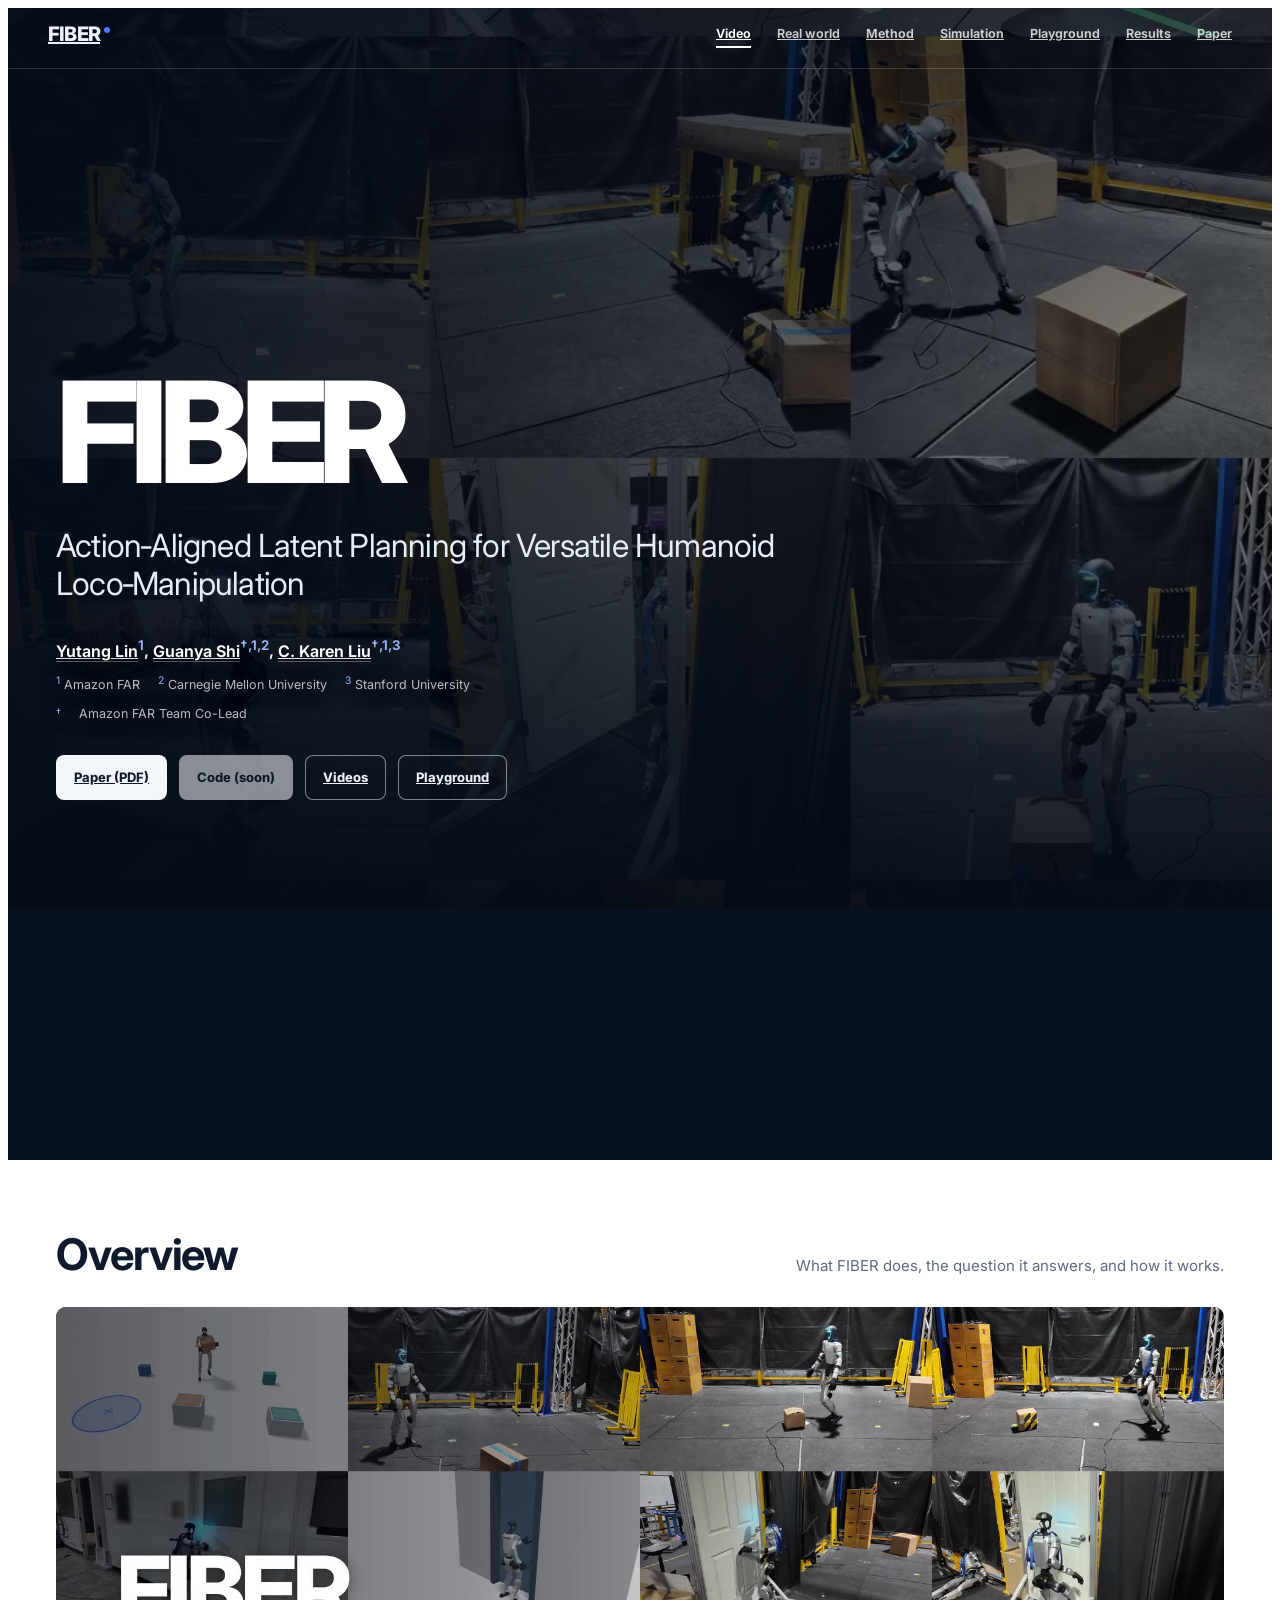
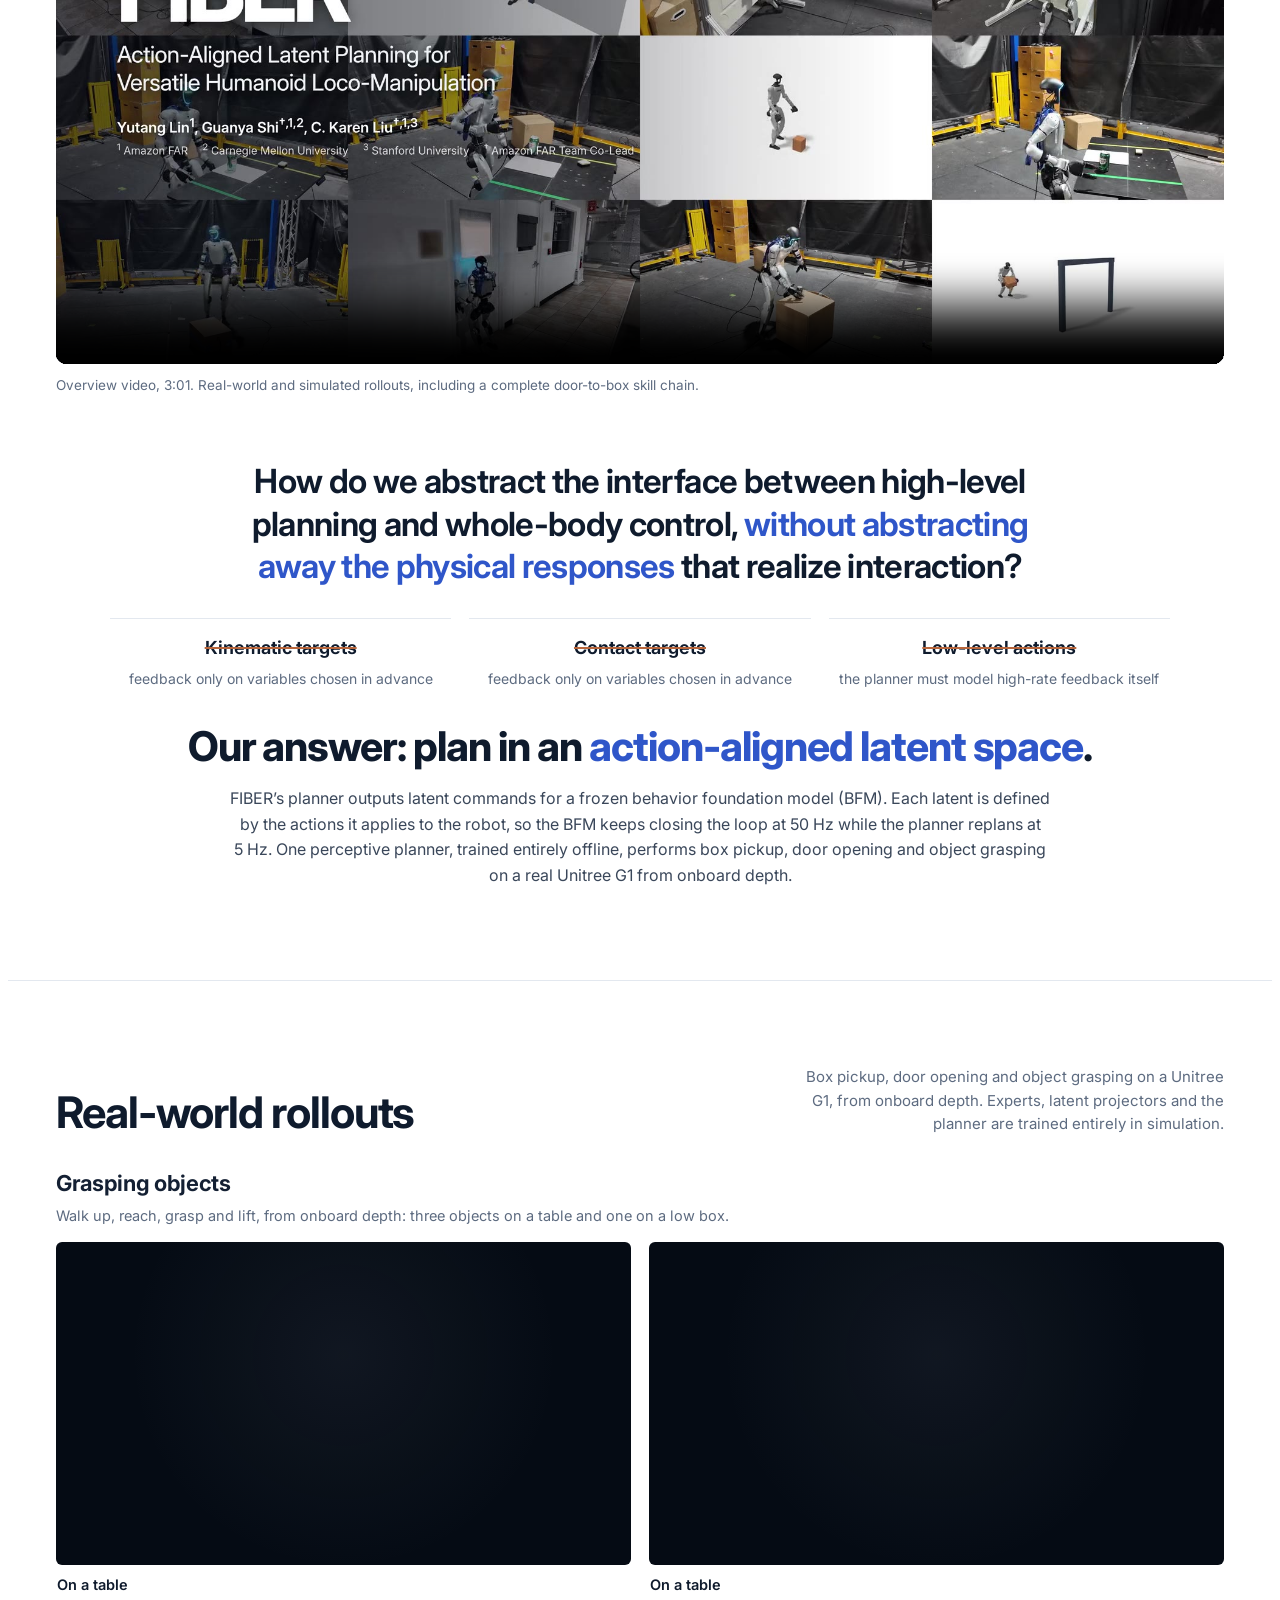
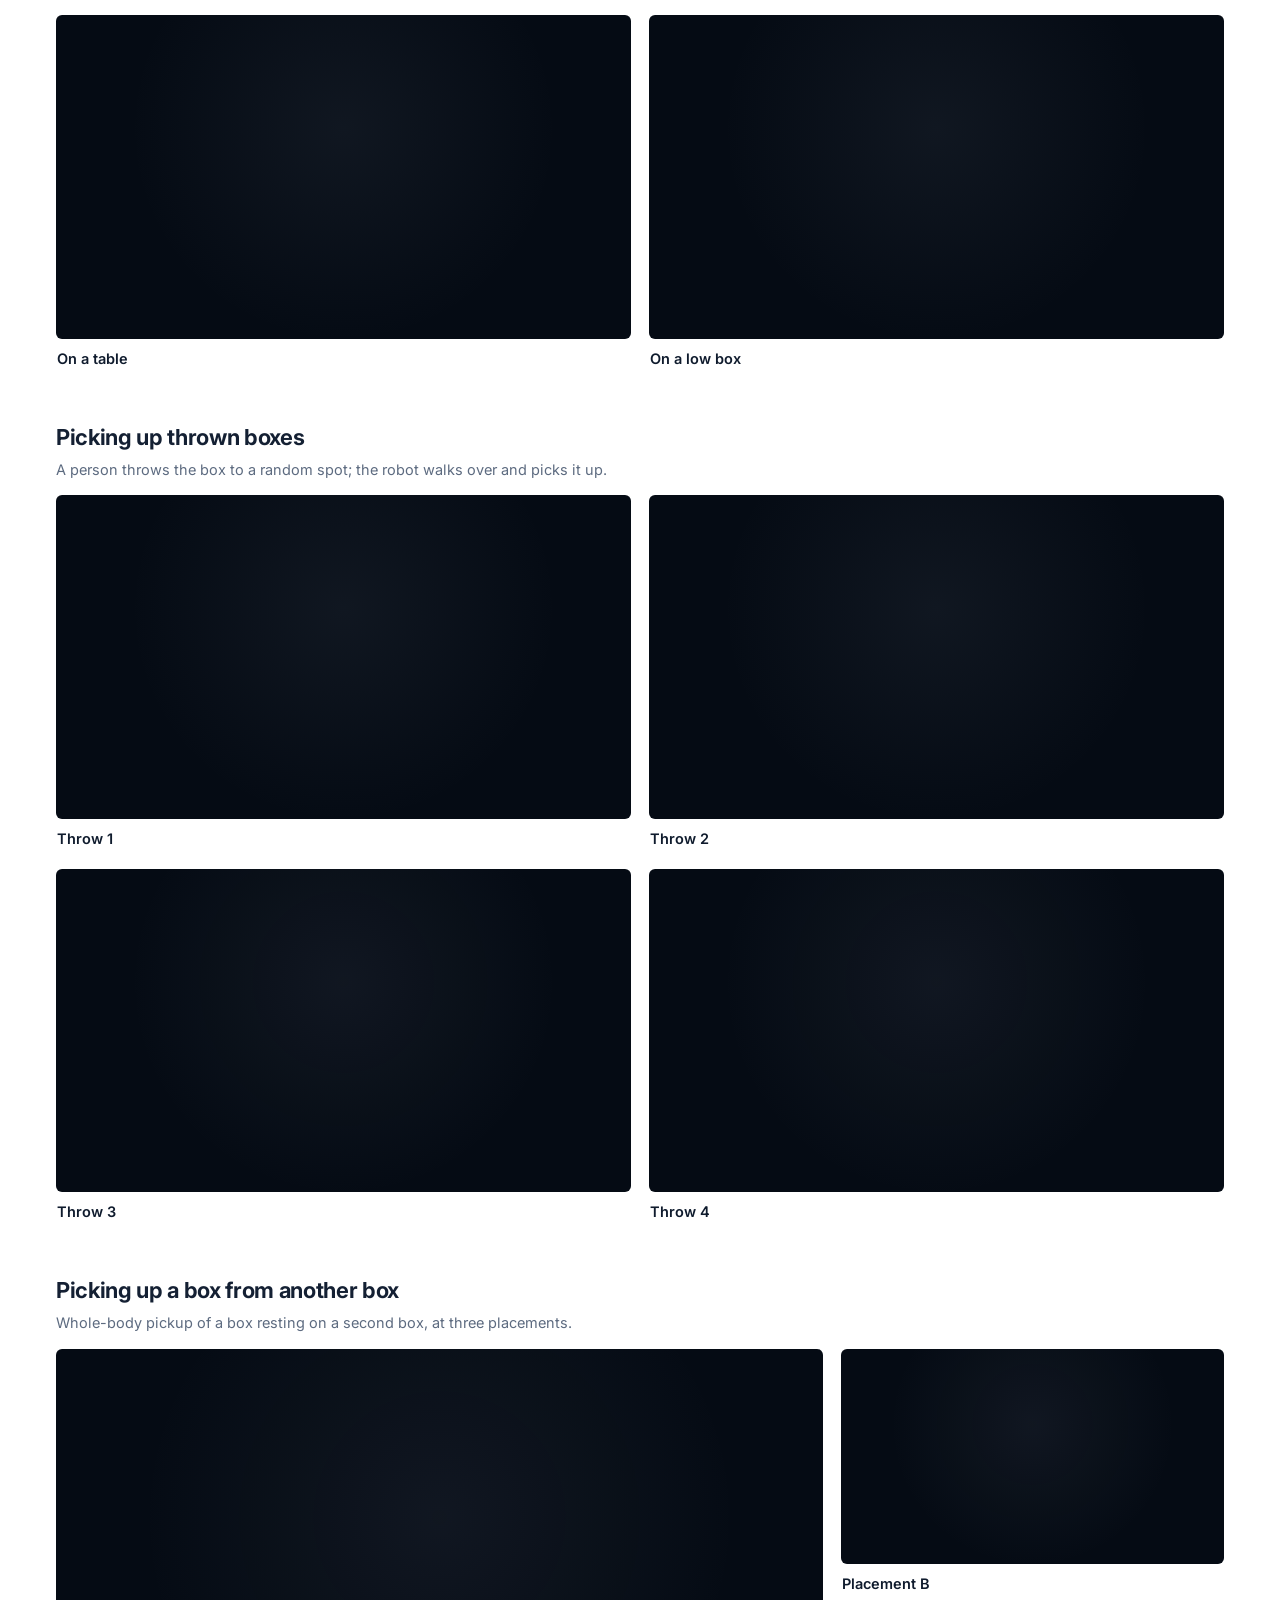
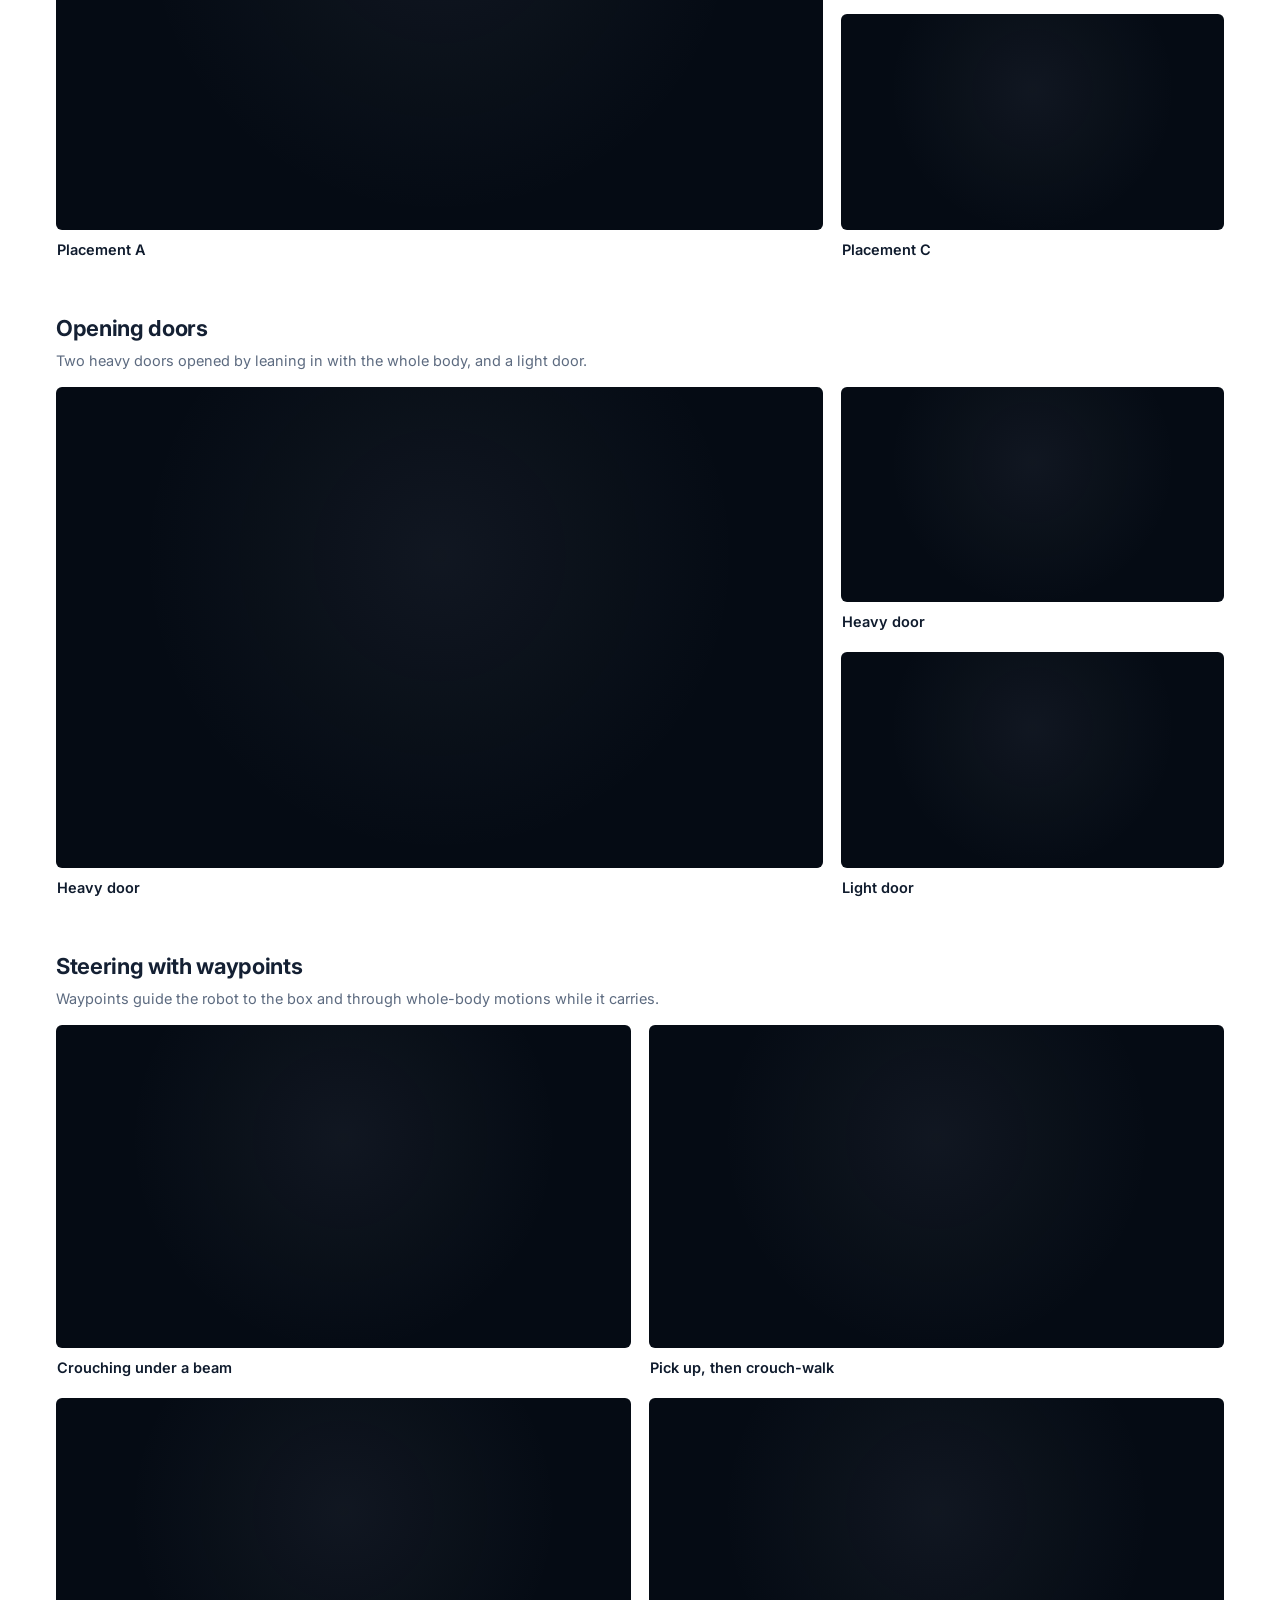
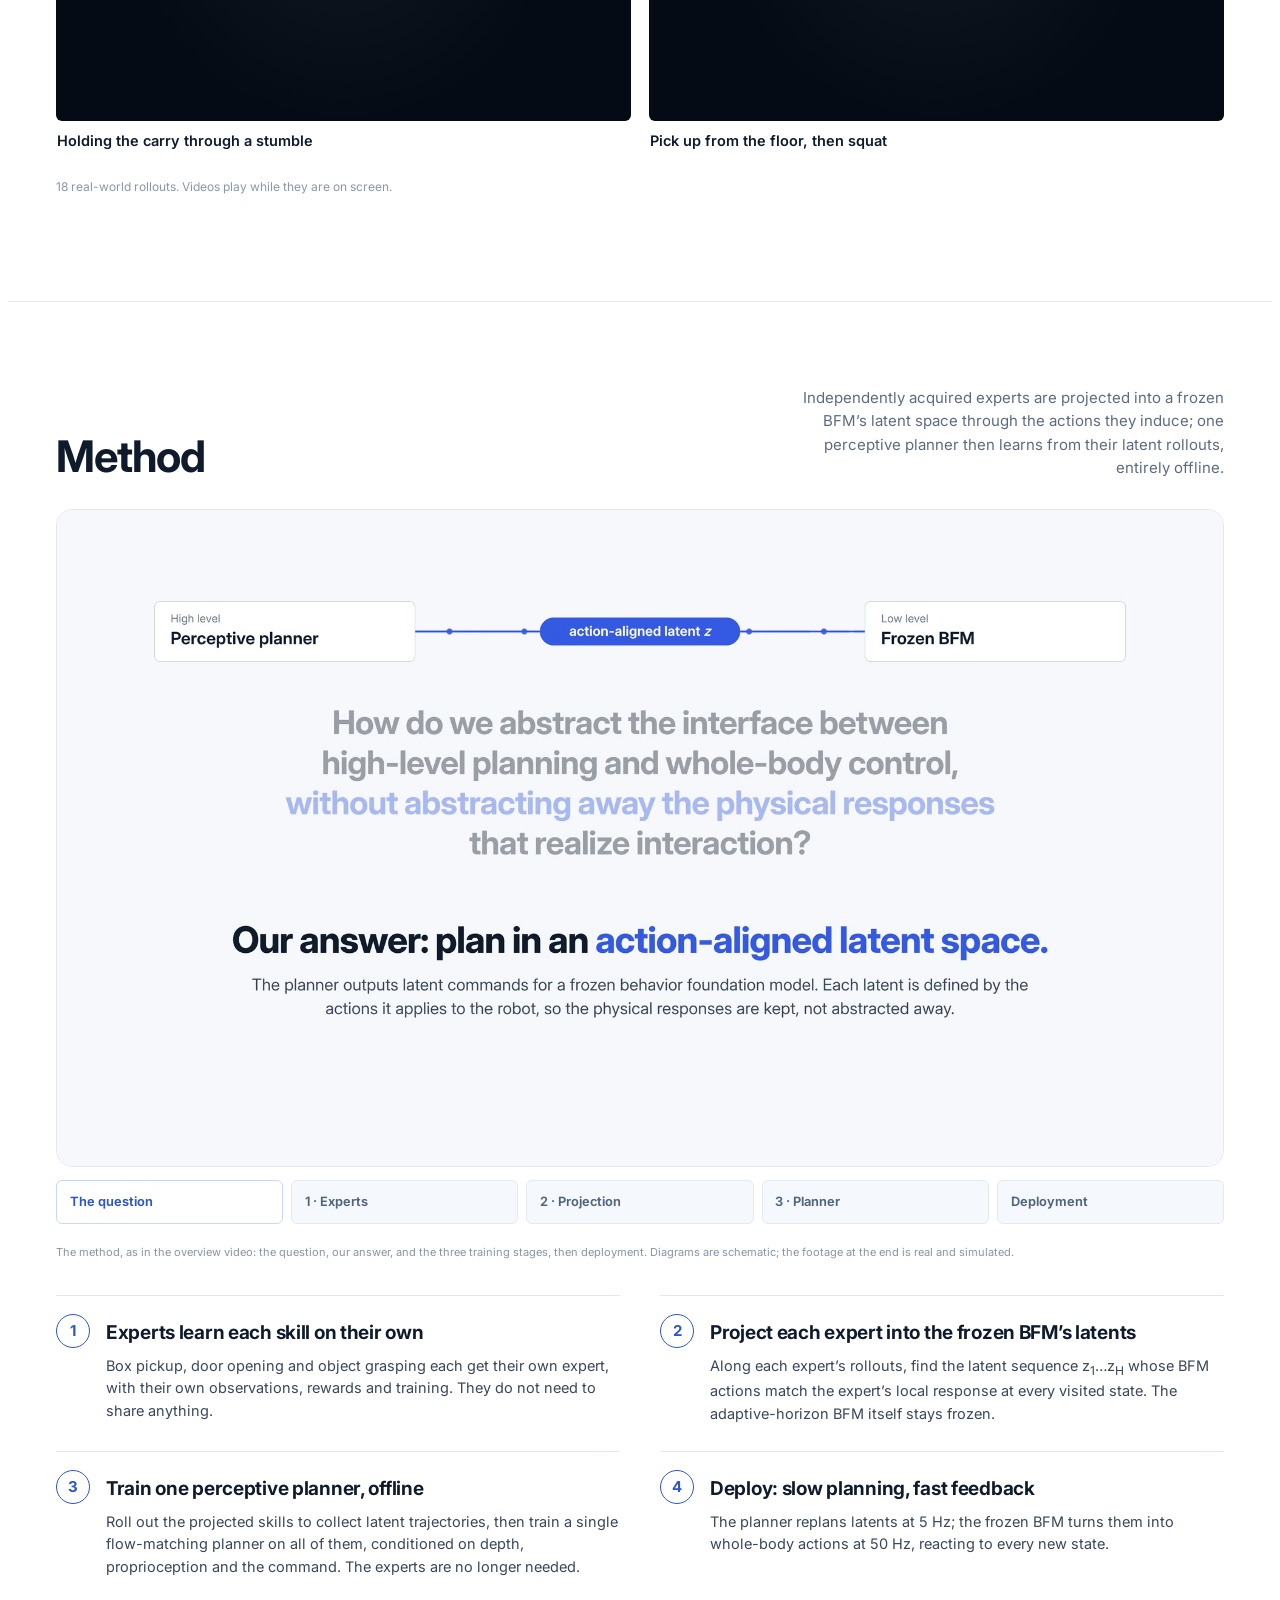
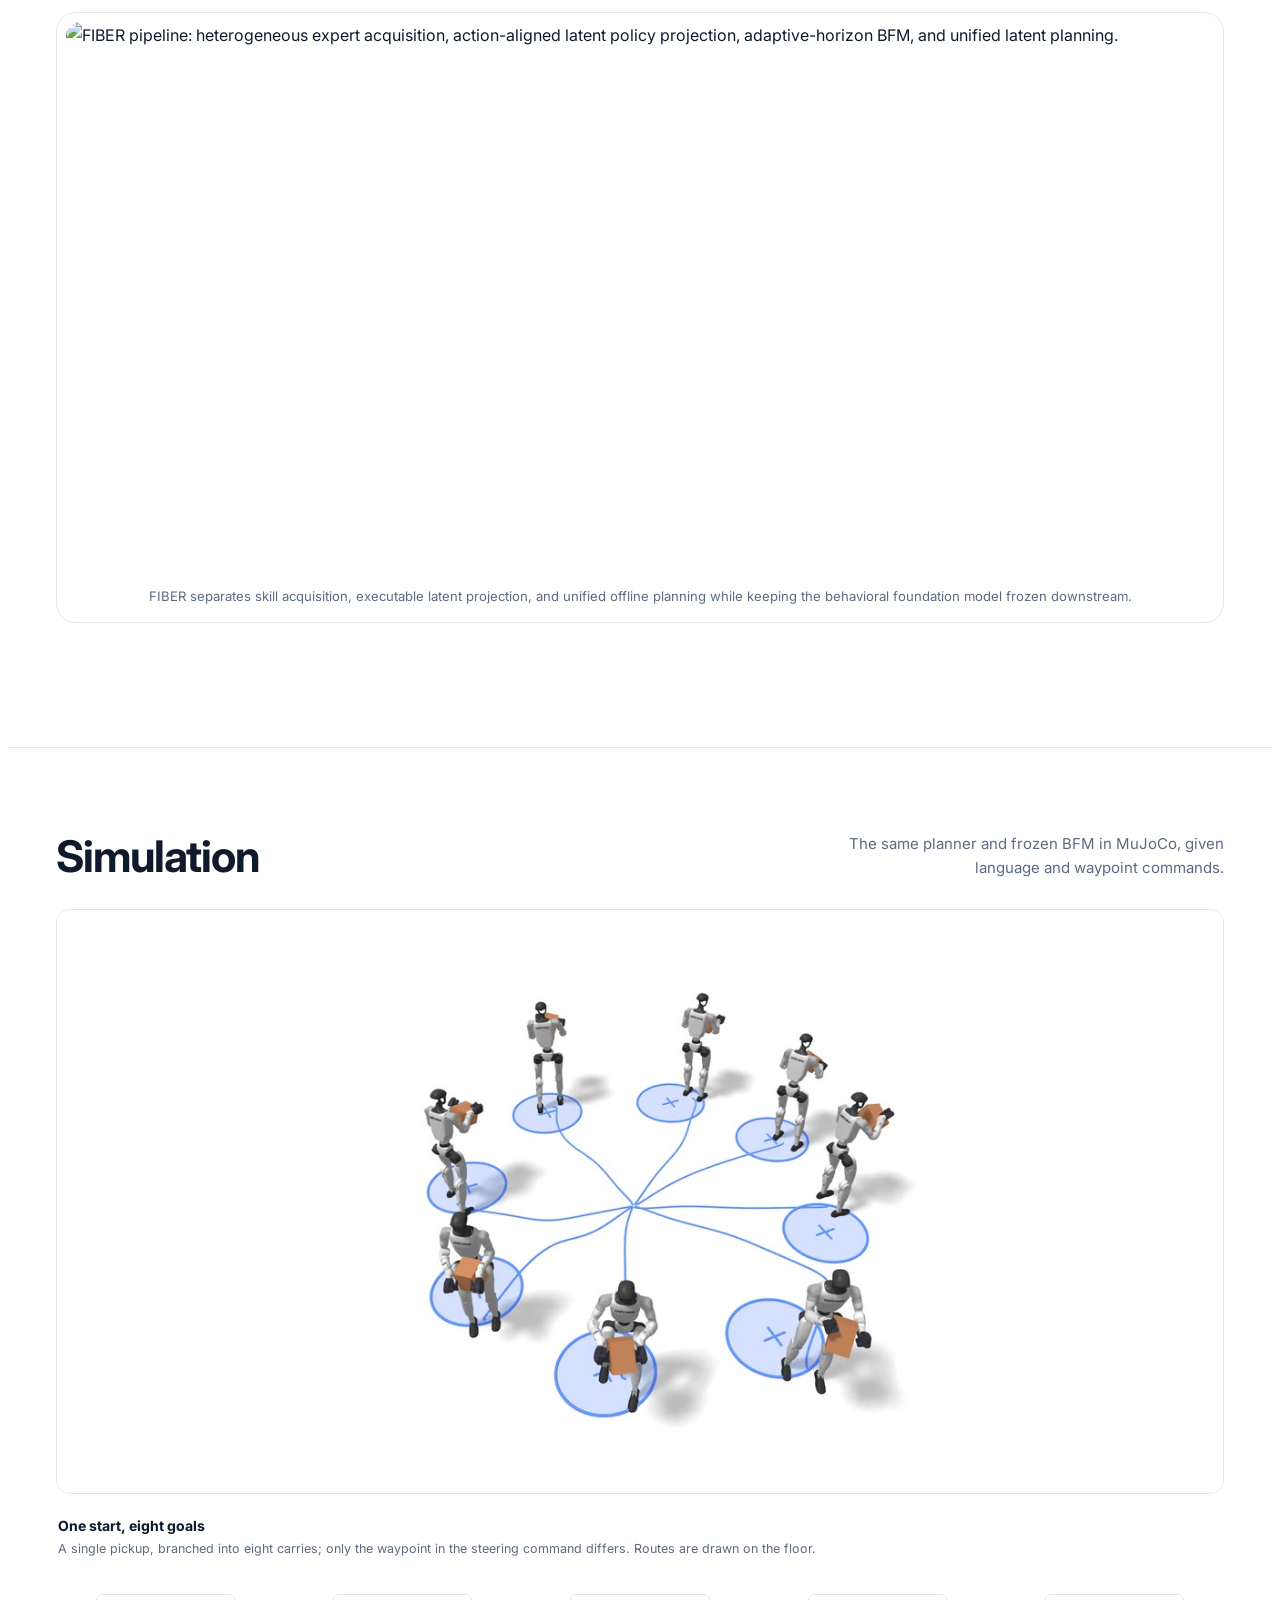
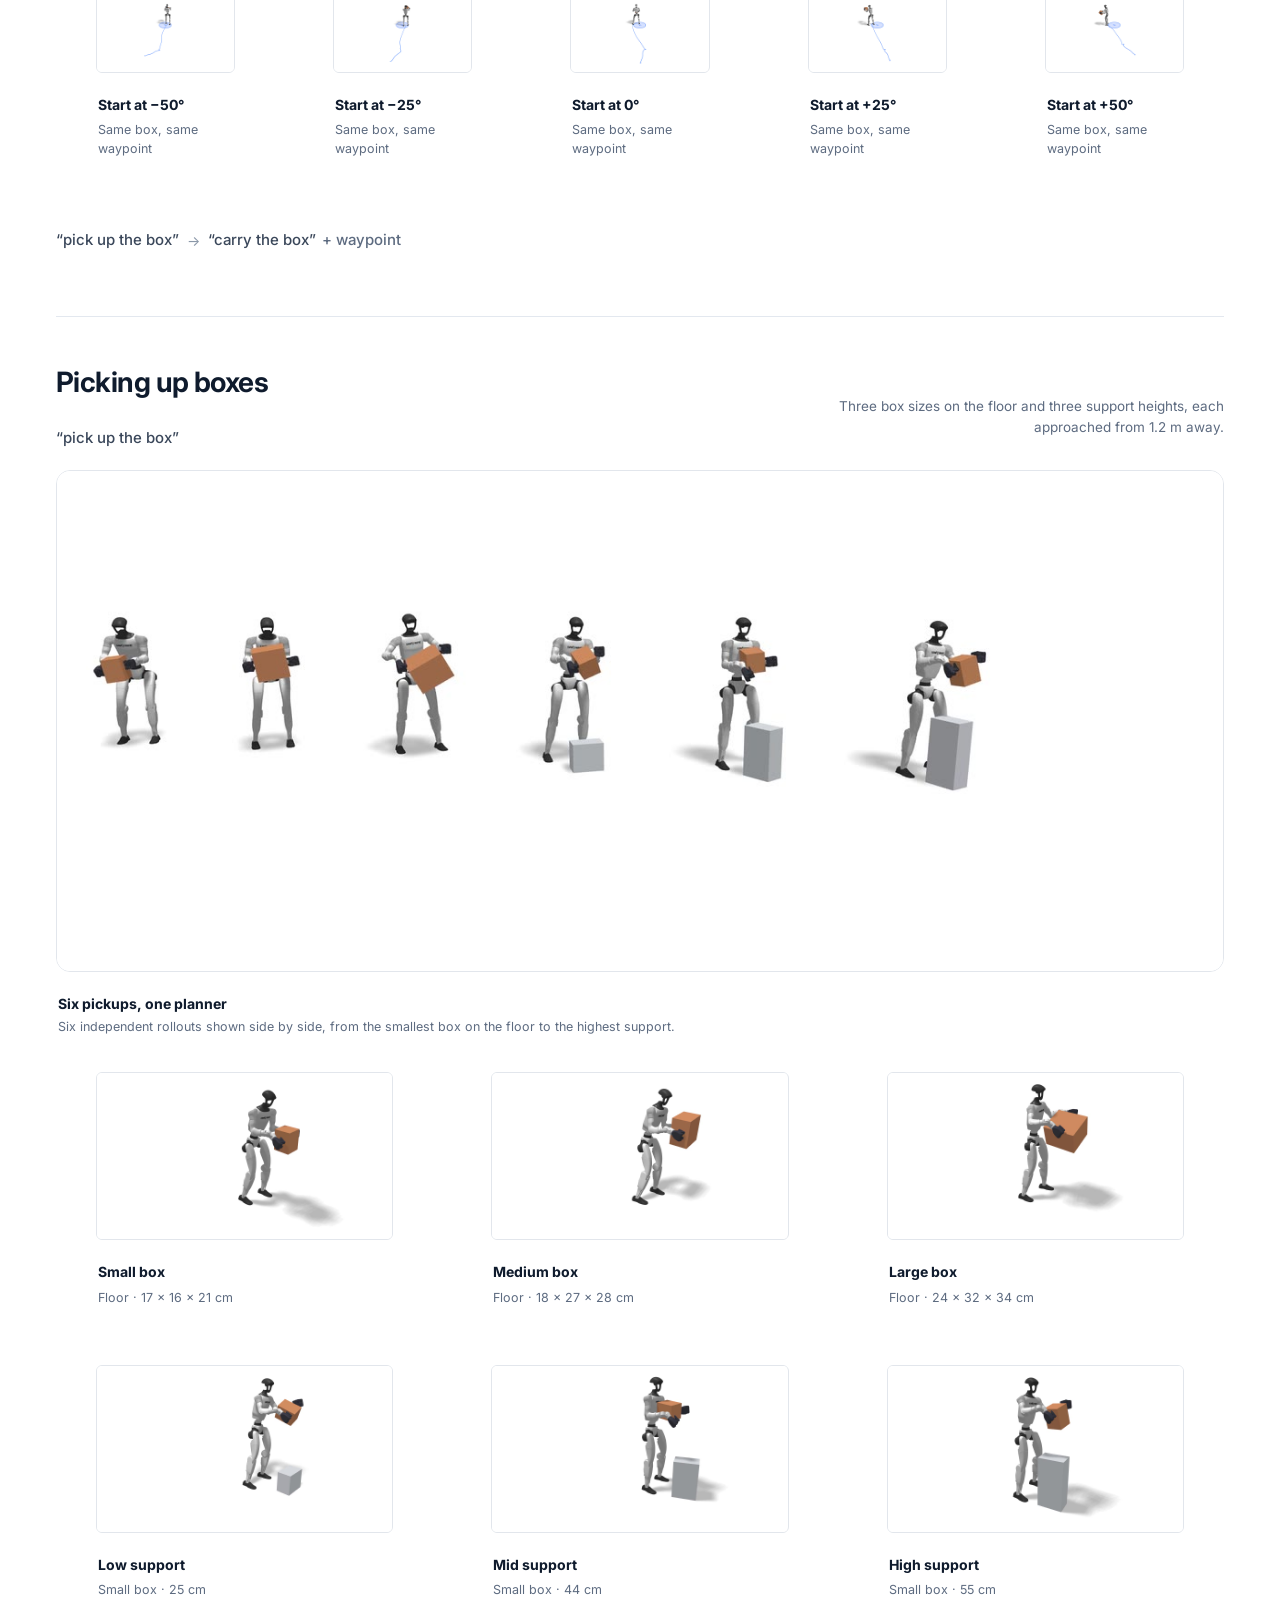
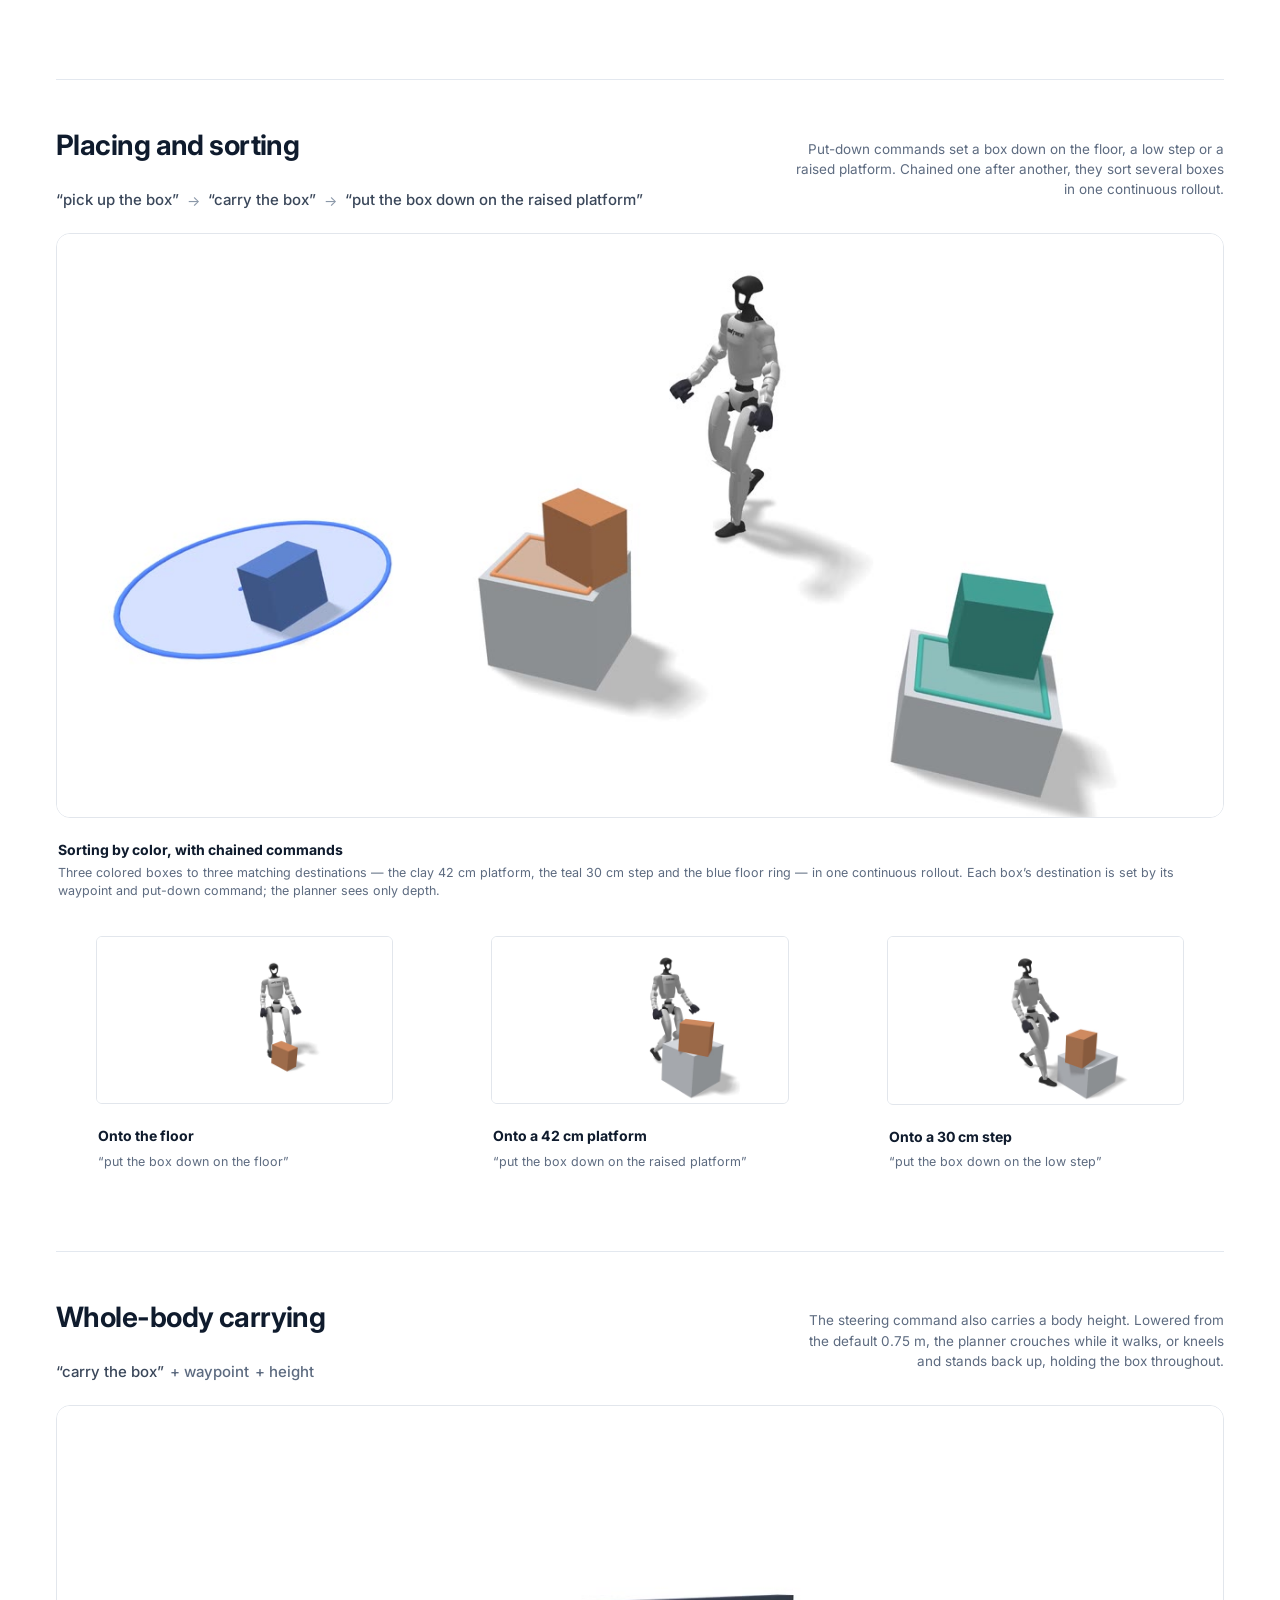
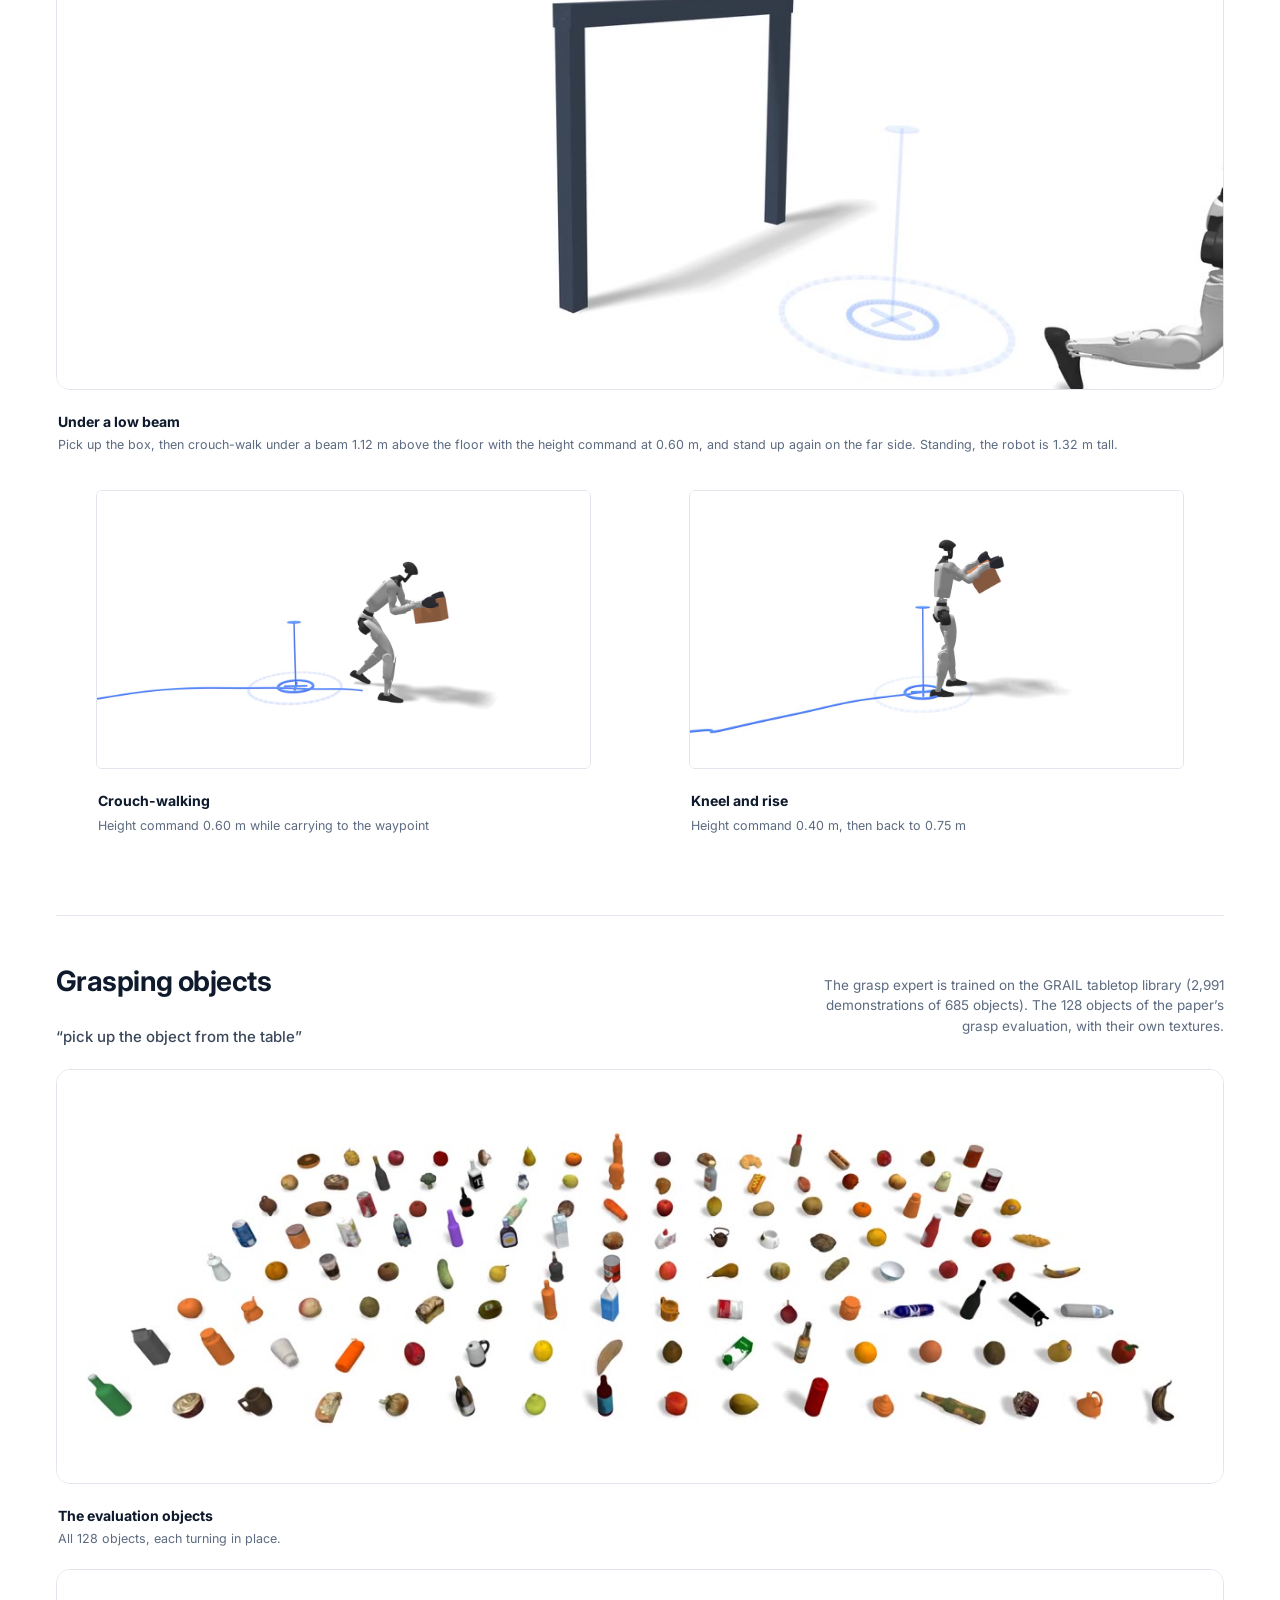
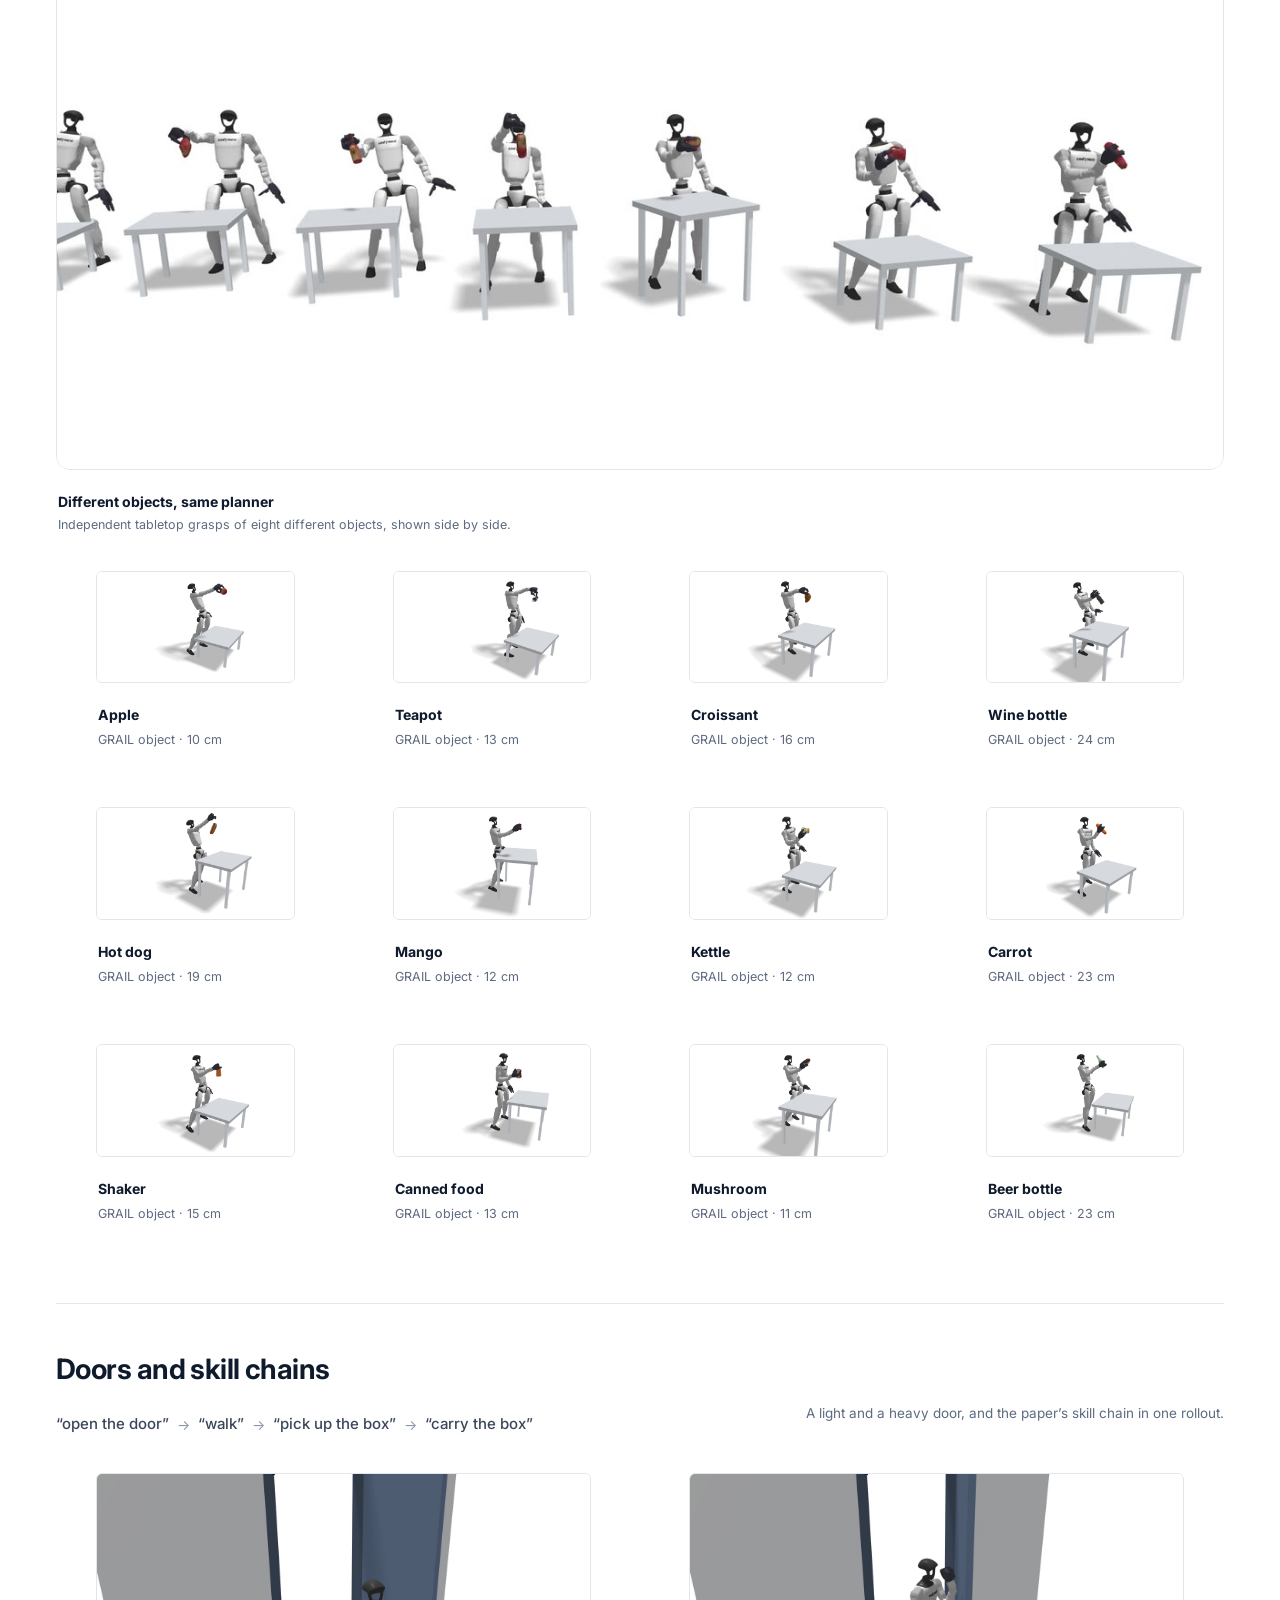
==== index.html @ c47ab950 "Advance put-down caption and extend original demo soundtrack" ====
<!DOCTYPE html>
<html lang="en">
<head>
  <meta charset="utf-8">
  <meta name="viewport" content="width=device-width, initial-scale=1">

  <meta name="title" content="FIBER: Action-Aligned Latent Planning for Versatile Humanoid Loco-Manipulation">
  <meta name="description" content="FIBER uses the executable latent space of a frozen behavior foundation model as a shared planning representation, projecting heterogeneous interaction experts into it and learning one perceptive planner entirely offline.">
  <meta name="keywords" content="humanoid robotics, loco-manipulation, latent planning, behavioral foundation model, flow matching">
  <meta name="author" content="Yutang Lin, Guanya Shi, C. Karen Liu">
  <meta name="robots" content="index, follow">
  <meta name="theme-color" content="#07111f">

  <meta property="og:type" content="article">
  <meta property="og:site_name" content="FIBER">
  <meta property="og:title" content="FIBER: Action-Aligned Latent Planning for Versatile Humanoid Loco-Manipulation">
  <meta property="og:description" content="Action-aligned expert projection and unified offline latent planning for versatile humanoid interaction.">

  <meta name="twitter:card" content="summary">
  <meta name="twitter:title" content="FIBER">
  <meta name="twitter:description" content="Action-aligned latent planning for versatile humanoid loco-manipulation.">

  <meta name="citation_title" content="Action-Aligned Latent Planning for Versatile Humanoid Loco-Manipulation">
  <meta name="citation_author" content="Yutang Lin">
  <meta name="citation_author" content="Guanya Shi">
  <meta name="citation_author" content="C. Karen Liu">

  <title>FIBER - Action-Aligned Latent Planning</title>

  <script>document.documentElement.classList.add("js");</script>
  <link rel="icon" type="image/svg+xml" href="static/images/favicon.svg">
  <link rel="stylesheet" href="static/css/bulma.min.css">
  <link rel="stylesheet" crossorigin="anonymous" href="https://cdn.jsdelivr.net/npm/katex@0.16.11/dist/katex.min.css">
  <link rel="stylesheet" href="static/css/index.css?v=13">
  <link rel="stylesheet" href="static/css/site.css?v=8">
  <link rel="preconnect" href="https://fonts.googleapis.com">
  <link rel="preconnect" href="https://fonts.gstatic.com" crossorigin>
  <link crossorigin="anonymous" href="https://fonts.googleapis.com/css2?family=Inter:wght@400;500;600;700;800&amp;display=swap" rel="stylesheet">

  <script defer crossorigin="anonymous" src="https://cdn.jsdelivr.net/npm/katex@0.16.11/dist/katex.min.js"></script>
  <script defer src="static/js/index.js?v=6"></script>

  <script type="application/ld+json">
  {
    "@context": "https://schema.org",
    "@type": "ScholarlyArticle",
    "headline": "Action-Aligned Latent Planning for Versatile Humanoid Loco-Manipulation",
    "description": "A framework that projects heterogeneous experts into a frozen behavioral foundation model and trains a unified perceptive latent planner entirely offline.",
    "author": [
      {"@type": "Person", "name": "Yutang Lin", "affiliation": [{"@type": "Organization", "name": "Amazon FAR"}]},
      {"@type": "Person", "name": "Guanya Shi", "affiliation": [{"@type": "Organization", "name": "Amazon FAR"}, {"@type": "Organization", "name": "Carnegie Mellon University"}]},
      {"@type": "Person", "name": "C. Karen Liu", "affiliation": [{"@type": "Organization", "name": "Amazon FAR"}, {"@type": "Organization", "name": "Stanford University"}]}
    ],
    "isAccessibleForFree": true,
    "keywords": ["humanoid robotics", "loco-manipulation", "latent planning", "behavioral foundation model"]
  }
  </script>
</head>
<body>
  <a class="skip-link" href="#real">Skip to content</a>
  <header class="site-header" id="site-header">
    <a class="brand" href="#top" aria-label="FIBER, back to top">FIBER<i></i></a>
    <nav class="header-nav" aria-label="Sections">
      <a href="#video" class="outline-link">Video</a>
      <a href="#real" class="outline-link">Real world</a>
      <a href="#method" class="outline-link">Method</a>
      <a href="#simulation" class="outline-link">Simulation</a>
      <a href="#interactive" class="outline-link">Playground</a>
      <a href="#results" class="outline-link">Results</a>
      <a href="#paper" class="outline-link">Paper</a>
    </nav>
  </header>
  <button type="button" class="scroll-to-top" onclick="scrollToTop()" aria-label="Scroll to top">↑</button>
  <button type="button" class="playback-toggle" id="playback-toggle" aria-pressed="false">Pause videos</button>

  <main id="main">
    <section class="hero" id="top" aria-labelledby="hero-title">
      <div class="hero-stage">
        <picture class="hero-poster" aria-hidden="true"><source media="(max-aspect-ratio: 1/1)" srcset="static/videos/hero-wall/wall-mobile.jpg"><img src="static/videos/hero-wall/wall-desktop.jpg" alt=""></picture>
        <video class="hero-wall" id="hero-wall" muted loop playsinline preload="metadata" aria-hidden="true" data-landscape="static/videos/hero-wall/wall-desktop.mp4" data-portrait="static/videos/hero-wall/wall-mobile.mp4"></video>
        <div class="hero-scrim" aria-hidden="true"></div>
        <div class="hero-copy page-width">
          <h1 id="hero-title">FIBER</h1>
          <p class="hero-subtitle">Action&#8209;Aligned Latent Planning for Versatile Humanoid Loco&#8209;Manipulation</p>
          <div class="hero-authors">
            <p class="publication-authors"><a href="https://yutang-lin.github.io/">Yutang Lin</a><sup>1</sup>, <a href="https://www.gshi.me/">Guanya Shi</a><sup>†,1,2</sup>, <a href="https://cs.stanford.edu/~karenliu">C. Karen Liu</a><sup>†,1,3</sup></p>
            <p class="publication-affiliations"><span><sup>1</sup> Amazon FAR</span><span><sup>2</sup> Carnegie Mellon University</span><span><sup>3</sup> Stanford University</span></p>
            <p class="publication-note"><sup>†</sup> Amazon FAR Team Co-Lead</p>
          </div>
          <div class="hero-actions">
            <a class="hero-link" href="static/papers/FIBER.pdf" target="_blank" rel="noopener">Paper (PDF)</a>
            <span class="hero-link is-disabled" aria-disabled="true">Code (soon)</span>
            <a class="hero-link is-ghost" href="#real">Videos</a>
            <a class="hero-link is-ghost" href="#interactive">Playground</a>
          </div>
        </div>
        <div class="hero-veil" aria-hidden="true"></div>
      </div>
    </section>
    <div class="hero-fade" aria-hidden="true"></div>

    <section class="block block--intro" id="video" aria-labelledby="video-title">
      <div class="page-width">
        <div class="block-head reveal">
          <div><h2 id="video-title">Overview</h2></div>
          <p>What FIBER does, the question it answers, and how it works.</p>
        </div>

        <figure class="demo-video reveal">
          <video controls preload="metadata" playsinline poster="static/videos/FIBER_demo.jpg" src="static/videos/FIBER_demo.mp4?v=20261020-2" aria-label="FIBER overview video"></video>
          <figcaption>Overview video, 3:01. Real-world and simulated rollouts, including a complete door-to-box skill chain.</figcaption>
        </figure>

        <div class="tldr reveal">
          <p class="tldr-q">How do we abstract the interface between high-level planning and whole-body control, <span>without abstracting away the physical responses</span> that realize interaction?</p>
          <div class="tldr-alts">
            <div><s>Kinematic targets</s><p>feedback only on variables chosen in advance</p></div>
            <div><s>Contact targets</s><p>feedback only on variables chosen in advance</p></div>
            <div><s>Low-level actions</s><p>the planner must model high-rate feedback itself</p></div>
          </div>
          <p class="tldr-a">Our answer: plan in an <span>action-aligned latent space</span>.</p>
          <p class="tldr-s">FIBER’s planner outputs latent commands for a frozen behavior foundation model (BFM). Each latent is defined by the actions it applies to the robot, so the BFM keeps closing the loop at 50&nbsp;Hz while the planner replans at 5&nbsp;Hz. One perceptive planner, trained entirely offline, performs box pickup, door opening and object grasping on a real Unitree G1 from onboard depth.</p>
        </div>

      </div>
    </section>

    <section class="block" id="real" aria-labelledby="real-title">
      <div class="page-width">
        <div class="block-head reveal">
          <div><h2 id="real-title">Real-world rollouts</h2></div>
          <p>Box pickup, door opening and object grasping on a Unitree G1, from onboard depth. Experts, latent projectors and the planner are trained entirely in simulation.</p>
        </div>

<div class="video-reels">
          <article class="video-reel reveal">
            <header class="video-reel-header"><div><h3>Grasping objects</h3><p>Walk up, reach, grasp and lift, from onboard depth: three objects on a table and one on a low box.</p></div></header>
            <div class="video-reel-grid video-reel-grid-four">
              <figure class="video-tile">
                <video data-src="static/videos/grasp_table_01.mp4" poster="static/images/poster-grasp-table.webp" muted loop playsinline preload="none" data-reel-video tabindex="0" aria-label="On a table"></video>
                <figcaption><span>On a table</span></figcaption>
              </figure>
              <figure class="video-tile">
                <video data-src="static/videos/grasp_table_02.mp4" poster="static/images/poster-grasp-table.webp" muted loop playsinline preload="none" data-reel-video tabindex="0" aria-label="On a table"></video>
                <figcaption><span>On a table</span></figcaption>
              </figure>
              <figure class="video-tile">
                <video data-src="static/videos/grasp_table_03.mp4" poster="static/images/poster-grasp-table.webp" muted loop playsinline preload="none" data-reel-video tabindex="0" aria-label="On a table"></video>
                <figcaption><span>On a table</span></figcaption>
              </figure>
              <figure class="video-tile">
                <video data-src="static/videos/grasp_platform_03.mp4" poster="static/images/poster-grasp-platform.webp" muted loop playsinline preload="none" data-reel-video tabindex="0" aria-label="On a low box"></video>
                <figcaption><span>On a low box</span></figcaption>
              </figure>
            </div>
          </article>
          <article class="video-reel reveal">
            <header class="video-reel-header"><div><h3>Picking up thrown boxes</h3><p>A person throws the box to a random spot; the robot walks over and picks it up.</p></div></header>
            <div class="video-reel-grid video-reel-grid-four">
              <figure class="video-tile">
                <video data-src="static/videos/box_throw_pick_01.mp4" poster="static/images/poster-throw-pick.webp" muted loop playsinline preload="none" data-reel-video tabindex="0" aria-label="Throw 1"></video>
                <figcaption><span>Throw 1</span></figcaption>
              </figure>
              <figure class="video-tile">
                <video data-src="static/videos/box_throw_pick_02.mp4" poster="static/images/poster-throw-pick.webp" muted loop playsinline preload="none" data-reel-video tabindex="0" aria-label="Throw 2"></video>
                <figcaption><span>Throw 2</span></figcaption>
              </figure>
              <figure class="video-tile">
                <video data-src="static/videos/box_throw_pick_03.mp4" poster="static/images/poster-throw-pick.webp" muted loop playsinline preload="none" data-reel-video tabindex="0" aria-label="Throw 3"></video>
                <figcaption><span>Throw 3</span></figcaption>
              </figure>
              <figure class="video-tile">
                <video data-src="static/videos/box_throw_pick_05.mp4" poster="static/images/poster-throw-pick.webp" muted loop playsinline preload="none" data-reel-video tabindex="0" aria-label="Throw 4"></video>
                <figcaption><span>Throw 4</span></figcaption>
              </figure>
            </div>
          </article>
          <article class="video-reel reveal">
            <header class="video-reel-header"><div><h3>Picking up a box from another box</h3><p>Whole-body pickup of a box resting on a second box, at three placements.</p></div></header>
            <div class="video-reel-grid video-reel-grid-three">
              <figure class="video-tile">
                <video data-src="static/videos/box_pick_high_05.mp4" poster="static/images/poster-pick-high.webp" muted loop playsinline preload="none" data-reel-video tabindex="0" aria-label="Placement A"></video>
                <figcaption><span>Placement A</span></figcaption>
              </figure>
              <figure class="video-tile">
                <video data-src="static/videos/box_pick_high_04.mp4" poster="static/images/poster-pick-high.webp" muted loop playsinline preload="none" data-reel-video tabindex="0" aria-label="Placement B"></video>
                <figcaption><span>Placement B</span></figcaption>
              </figure>
              <figure class="video-tile">
                <video data-src="static/videos/box_pick_high_01.mp4" poster="static/images/poster-pick-high.webp" muted loop playsinline preload="none" data-reel-video tabindex="0" aria-label="Placement C"></video>
                <figcaption><span>Placement C</span></figcaption>
              </figure>
            </div>
          </article>
          <article class="video-reel reveal">
            <header class="video-reel-header"><div><h3>Opening doors</h3><p>Two heavy doors opened by leaning in with the whole body, and a light door.</p></div></header>
            <div class="video-reel-grid video-reel-grid-three">
              <figure class="video-tile">
                <video data-src="static/videos/door_heavy_01.mp4" poster="static/images/poster-door.webp" muted loop playsinline preload="none" data-reel-video tabindex="0" aria-label="Heavy door"></video>
                <figcaption><span>Heavy door</span></figcaption>
              </figure>
              <figure class="video-tile">
                <video data-src="static/videos/door_heavy_02.mp4" poster="static/images/poster-door.webp" muted loop playsinline preload="none" data-reel-video tabindex="0" aria-label="Heavy door"></video>
                <figcaption><span>Heavy door</span></figcaption>
              </figure>
              <figure class="video-tile">
                <video data-src="static/videos/door_light_03.mp4" poster="static/images/poster-door.webp" muted loop playsinline preload="none" data-reel-video tabindex="0" aria-label="Light door"></video>
                <figcaption><span>Light door</span></figcaption>
              </figure>
            </div>
          </article>
          <article class="video-reel reveal">
            <header class="video-reel-header"><div><h3>Steering with waypoints</h3><p>Waypoints guide the robot to the box and through whole-body motions while it carries.</p></div></header>
            <div class="video-reel-grid video-reel-grid-four">
              <figure class="video-tile">
                <video data-src="static/videos/waypoint_01.mp4" poster="static/images/poster-waypoint.webp" muted loop playsinline preload="none" data-reel-video tabindex="0" aria-label="Crouching under a beam"></video>
                <figcaption><span>Crouching under a beam</span></figcaption>
              </figure>
              <figure class="video-tile">
                <video data-src="static/videos/waypoint_pick_crouch_walk.mp4" poster="static/images/poster-waypoint-crouch-walk.jpg" muted loop playsinline preload="none" data-reel-video tabindex="0" aria-label="Pick up, then crouch-walk"></video>
                <figcaption><span>Pick up, then crouch-walk</span></figcaption>
              </figure>
              <figure class="video-tile">
                <video data-src="static/videos/waypoint_pick_extreme_carry.mp4" poster="static/images/poster-waypoint-extreme-carry.jpg" muted loop playsinline preload="none" data-reel-video tabindex="0" aria-label="Holding the carry through a stumble"></video>
                <figcaption><span>Holding the carry through a stumble</span></figcaption>
              </figure>
              <figure class="video-tile">
                <video data-src="static/videos/waypoint_pick_squat.mp4" poster="static/images/poster-waypoint-squat.jpg" muted loop playsinline preload="none" data-reel-video tabindex="0" aria-label="Pick up from the floor, then squat"></video>
                <figcaption><span>Pick up from the floor, then squat</span></figcaption>
              </figure>
            </div>
          </article>
        </div>
        <p class="video-showcase-note">18 real-world rollouts. Videos play while they are on screen.</p>
      </div>
    </section>

    <section class="block" id="method" aria-labelledby="method-title">
      <div class="page-width">
        <div class="block-head reveal">
          <div><h2 id="method-title">Method</h2></div>
          <p>Independently acquired experts are projected into a frozen BFM’s latent space through the actions they induce; one perceptive planner then learns from their latent rollouts, entirely offline.</p>
        </div>

<figure class="fiber-overview reveal" id="action-alignment" aria-labelledby="fiber-overview-title">
          <header class="fiber-overview-header"><p class="section-kicker">FIBER overview</p>
            <h3 id="fiber-overview-title">What should we plan for humanoid whole-body intelligence?</h3>
            <p class="fiber-overview-answer">Action-aligned latents.</p>
          </header>
          <div class="ov-player">
            <video class="ov-video" data-src="static/videos/overview/fiber-method.mp4" poster="static/videos/overview/fiber-method.jpg" muted loop playsinline preload="none" data-reel-video data-ov-video tabindex="0" role="button" aria-label="FIBER method animation. Click to play or pause."></video>
            <span class="video-tile-state">Paused</span>
          </div>
          <div class="ov-chapters" aria-label="Jump to a part of the method"><button type="button" data-ov-seek="0" data-ov-end="13.0">The question</button><button type="button" data-ov-seek="13.0" data-ov-end="21.0">1 · Experts</button><button type="button" data-ov-seek="21.0" data-ov-end="30.0">2 · Projection</button><button type="button" data-ov-seek="30.0" data-ov-end="38.4">3 · Planner</button><button type="button" data-ov-seek="38.4" data-ov-end="55.4">Deployment</button></div>
          <figcaption>The method, as in the overview video: the question, our answer, and the three training stages, then deployment. Diagrams are schematic; the footage at the end is real and simulated.</figcaption>
        </figure>
        <ol class="method-steps">
          <li class="reveal"><span class="ms-n">1</span><div><h3>Experts learn each skill on their own</h3><p>Box pickup, door opening and object grasping each get their own expert, with their own observations, rewards and training. They do not need to share anything.</p></div></li>
          <li class="reveal"><span class="ms-n">2</span><div><h3>Project each expert into the frozen BFM’s latents</h3><p>Along each expert’s rollouts, find the latent sequence z<sub>1</sub>…z<sub>H</sub> whose BFM actions match the expert’s local response at every visited state. The adaptive-horizon BFM itself stays frozen.</p></div></li>
          <li class="reveal"><span class="ms-n">3</span><div><h3>Train one perceptive planner, offline</h3><p>Roll out the projected skills to collect latent trajectories, then train a single flow-matching planner on all of them, conditioned on depth, proprioception and the command. The experts are no longer needed.</p></div></li>
          <li class="reveal"><span class="ms-n">4</span><div><h3>Deploy: slow planning, fast feedback</h3><p>The planner replans latents at 5&nbsp;Hz; the frozen BFM turns them into whole-body actions at 50&nbsp;Hz, reacting to every new state.</p></div></li>
        </ol>

<figure class="paper-figure pipeline-figure reveal">
          <img src="static/images/pipeline.webp" width="2200" height="1055" alt="FIBER pipeline: heterogeneous expert acquisition, action-aligned latent policy projection, adaptive-horizon BFM, and unified latent planning." loading="lazy">
          <figcaption>
            FIBER separates skill acquisition, executable latent projection, and unified offline
            planning while keeping the behavioral foundation model frozen downstream.
          </figcaption>
        </figure>
      </div>
    </section>

    <section class="block" id="simulation-block" aria-labelledby="sim-title">
      <div class="page-width">
        <div class="block-head reveal">
          <div><h2 id="sim-title">Simulation</h2></div>
          <p>The same planner and frozen BFM in MuJoCo, given language and waypoint commands.</p>
        </div>

        <div class="sim-studio" id="simulation">
          <figure class="sim-wide reveal">
            <div class="sim-media" style="aspect-ratio:2 / 1"><video data-src="static/videos/sim/fan.mp4" poster="static/videos/sim/fan.jpg" muted loop playsinline preload="none" data-reel-video tabindex="0" role="button" aria-label="Play or pause: One start, eight goals"></video></div>
            <figcaption><div><strong>One start, eight goals</strong><span>A single pickup, branched into eight carries; only the waypoint in the steering command differs. Routes are drawn on the floor.</span></div></figcaption>
          </figure>
          <div class="sim-grid sim-grid--5">
            <figure class="sim-card">
              <div class="sim-media"><video data-src="static/videos/sim/ms-50.mp4" poster="static/videos/sim/ms-50.jpg" muted loop playsinline preload="none" data-reel-video tabindex="0" role="button" aria-label="Play or pause: Start at −50°"></video></div>
              <figcaption><strong>Start at −50°</strong><span>Same box, same waypoint</span></figcaption>
            </figure>
            <figure class="sim-card">
              <div class="sim-media"><video data-src="static/videos/sim/ms-25.mp4" poster="static/videos/sim/ms-25.jpg" muted loop playsinline preload="none" data-reel-video tabindex="0" role="button" aria-label="Play or pause: Start at −25°"></video></div>
              <figcaption><strong>Start at −25°</strong><span>Same box, same waypoint</span></figcaption>
            </figure>
            <figure class="sim-card">
              <div class="sim-media"><video data-src="static/videos/sim/ms+0.mp4" poster="static/videos/sim/ms+0.jpg" muted loop playsinline preload="none" data-reel-video tabindex="0" role="button" aria-label="Play or pause: Start at 0°"></video></div>
              <figcaption><strong>Start at 0°</strong><span>Same box, same waypoint</span></figcaption>
            </figure>
            <figure class="sim-card">
              <div class="sim-media"><video data-src="static/videos/sim/ms+25.mp4" poster="static/videos/sim/ms+25.jpg" muted loop playsinline preload="none" data-reel-video tabindex="0" role="button" aria-label="Play or pause: Start at +25°"></video></div>
              <figcaption><strong>Start at +25°</strong><span>Same box, same waypoint</span></figcaption>
            </figure>
            <figure class="sim-card">
              <div class="sim-media"><video data-src="static/videos/sim/ms+50.mp4" poster="static/videos/sim/ms+50.jpg" muted loop playsinline preload="none" data-reel-video tabindex="0" role="button" aria-label="Play or pause: Start at +50°"></video></div>
              <figcaption><strong>Start at +50°</strong><span>Same box, same waypoint</span></figcaption>
            </figure>
          </div>
        <div class="sim-pair-caption reveal"><div class="sim-prompt"><span class="sim-pill">“pick up the box”</span><span class="chip-arrow" aria-hidden="true">→</span><span class="sim-pill">“carry the box”</span><span class="sim-pill is-way">+ waypoint</span></div></div>
          <div class="sub-head reveal">
            <div><h3>Picking up boxes</h3><div class="sim-prompt"><span class="sim-pill">“pick up the box”</span></div></div>
            <p>Three box sizes on the floor and three support heights, each approached from 1.2 m away.</p>
          </div>
          <figure class="sim-wide reveal">
            <div class="sim-media" style="aspect-ratio:21 / 9"><video data-src="static/videos/sim/lineup-pickup.mp4" poster="static/videos/sim/lineup-pickup.jpg" muted loop playsinline preload="none" data-reel-video tabindex="0" role="button" aria-label="Play or pause: Six pickups, one planner"></video></div>
            <figcaption><div><strong>Six pickups, one planner</strong><span>Six independent rollouts shown side by side, from the smallest box on the floor to the highest support.</span></div></figcaption>
          </figure>
          <div class="sim-grid sim-grid--3">
            <figure class="sim-card">
              <div class="sim-media"><video data-src="static/videos/sim/pick-ground-s.mp4" poster="static/videos/sim/pick-ground-s.jpg" muted loop playsinline preload="none" data-reel-video tabindex="0" role="button" aria-label="Play or pause: Small box"></video></div>
              <figcaption><strong>Small box</strong><span>Floor · 17 × 16 × 21 cm</span></figcaption>
            </figure>
            <figure class="sim-card">
              <div class="sim-media"><video data-src="static/videos/sim/pick-ground-m.mp4" poster="static/videos/sim/pick-ground-m.jpg" muted loop playsinline preload="none" data-reel-video tabindex="0" role="button" aria-label="Play or pause: Medium box"></video></div>
              <figcaption><strong>Medium box</strong><span>Floor · 18 × 27 × 28 cm</span></figcaption>
            </figure>
            <figure class="sim-card">
              <div class="sim-media"><video data-src="static/videos/sim/pick-ground-l.mp4" poster="static/videos/sim/pick-ground-l.jpg" muted loop playsinline preload="none" data-reel-video tabindex="0" role="button" aria-label="Play or pause: Large box"></video></div>
              <figcaption><strong>Large box</strong><span>Floor · 24 × 32 × 34 cm</span></figcaption>
            </figure>
            <figure class="sim-card">
              <div class="sim-media"><video data-src="static/videos/sim/pick-support-low.mp4" poster="static/videos/sim/pick-support-low.jpg" muted loop playsinline preload="none" data-reel-video tabindex="0" role="button" aria-label="Play or pause: Low support"></video></div>
              <figcaption><strong>Low support</strong><span>Small box · 25 cm</span></figcaption>
            </figure>
            <figure class="sim-card">
              <div class="sim-media"><video data-src="static/videos/sim/pick-support-mid.mp4" poster="static/videos/sim/pick-support-mid.jpg" muted loop playsinline preload="none" data-reel-video tabindex="0" role="button" aria-label="Play or pause: Mid support"></video></div>
              <figcaption><strong>Mid support</strong><span>Small box · 44 cm</span></figcaption>
            </figure>
            <figure class="sim-card">
              <div class="sim-media"><video data-src="static/videos/sim/pick-support-high.mp4" poster="static/videos/sim/pick-support-high.jpg" muted loop playsinline preload="none" data-reel-video tabindex="0" role="button" aria-label="Play or pause: High support"></video></div>
              <figcaption><strong>High support</strong><span>Small box · 55 cm</span></figcaption>
            </figure>
          </div>
          <div class="sub-head reveal">
            <div><h3>Placing and sorting</h3><div class="sim-prompt"><span class="sim-pill">“pick up the box”</span><span class="chip-arrow" aria-hidden="true">→</span><span class="sim-pill">“carry the box”</span><span class="chip-arrow" aria-hidden="true">→</span><span class="sim-pill">“put the box down on the raised platform”</span></div></div>
            <p>Put-down commands set a box down on the floor, a low step or a raised platform. Chained one after another, they sort several boxes in one continuous rollout.</p>
          </div>
          <figure class="sim-wide reveal">
            <div class="sim-media" style="aspect-ratio:2 / 1"><video data-src="static/videos/sim/sort.mp4" poster="static/videos/sim/sort.jpg" muted loop playsinline preload="none" data-reel-video tabindex="0" role="button" aria-label="Play or pause: Sorting by color, with chained commands"></video></div>
            <figcaption><div><strong>Sorting by color, with chained commands</strong><span>Three colored boxes to three matching destinations — the clay 42 cm platform, the teal 30 cm step and the blue floor ring — in one continuous rollout. Each box’s destination is set by its waypoint and put-down command; the planner sees only depth.</span></div></figcaption>
          </figure>
          <div class="sim-grid sim-grid--3">
            <figure class="sim-card">
              <div class="sim-media"><video data-src="static/videos/sim/putdown.mp4" poster="static/videos/sim/putdown.jpg" muted loop playsinline preload="none" data-reel-video tabindex="0" role="button" aria-label="Play or pause: Onto the floor"></video></div>
              <figcaption><strong>Onto the floor</strong><span>“put the box down on the floor”</span></figcaption>
            </figure>
            <figure class="sim-card">
              <div class="sim-media"><video data-src="static/videos/sim/shelf-mid.mp4" poster="static/videos/sim/shelf-mid.jpg" muted loop playsinline preload="none" data-reel-video tabindex="0" role="button" aria-label="Play or pause: Onto a 42 cm platform"></video></div>
              <figcaption><strong>Onto a 42 cm platform</strong><span>“put the box down on the raised platform”</span></figcaption>
            </figure>
            <figure class="sim-card">
              <div class="sim-media"><video data-src="static/videos/sim/shelf-low.mp4" poster="static/videos/sim/shelf-low.jpg" muted loop playsinline preload="none" data-reel-video tabindex="0" role="button" aria-label="Play or pause: Onto a 30 cm step"></video></div>
              <figcaption><strong>Onto a 30 cm step</strong><span>“put the box down on the low step”</span></figcaption>
            </figure>
          </div>
          <div class="sub-head reveal">
            <div><h3>Whole-body carrying</h3><div class="sim-prompt"><span class="sim-pill">“carry the box”</span><span class="sim-pill is-way">+ waypoint</span><span class="sim-pill is-way">+ height</span></div></div>
            <p>The steering command also carries a body height. Lowered from the default 0.75 m, the planner crouches while it walks, or kneels and stands back up, holding the box throughout.</p>
          </div>
          <figure class="sim-wide reveal">
            <div class="sim-media" style="aspect-ratio:2 / 1"><video data-src="static/videos/sim/gantry.mp4" poster="static/videos/sim/gantry.jpg" muted loop playsinline preload="none" data-reel-video tabindex="0" role="button" aria-label="Play or pause: Under a low beam"></video></div>
            <figcaption><div><strong>Under a low beam</strong><span>Pick up the box, then crouch-walk under a beam 1.12 m above the floor with the height command at 0.60 m, and stand up again on the far side. Standing, the robot is 1.32 m tall.</span></div></figcaption>
          </figure>
          <div class="sim-grid sim-grid--2">
            <figure class="sim-card">
              <div class="sim-media"><video data-src="static/videos/sim/crouch.mp4" poster="static/videos/sim/crouch.jpg" muted loop playsinline preload="none" data-reel-video tabindex="0" role="button" aria-label="Play or pause: Crouch-walking"></video></div>
              <figcaption><strong>Crouch-walking</strong><span>Height command 0.60 m while carrying to the waypoint</span></figcaption>
            </figure>
            <figure class="sim-card">
              <div class="sim-media"><video data-src="static/videos/sim/kneel.mp4" poster="static/videos/sim/kneel.jpg" muted loop playsinline preload="none" data-reel-video tabindex="0" role="button" aria-label="Play or pause: Kneel and rise"></video></div>
              <figcaption><strong>Kneel and rise</strong><span>Height command 0.40 m, then back to 0.75 m</span></figcaption>
            </figure>
          </div>
          <div class="sub-head reveal">
            <div><h3>Grasping objects</h3><div class="sim-prompt"><span class="sim-pill">“pick up the object from the table”</span></div></div>
            <p>The grasp expert is trained on the GRAIL tabletop library (2,991 demonstrations of 685 objects). The 128 objects of the paper’s grasp evaluation, with their own textures.</p>
          </div>
          <figure class="sim-wide reveal">
            <div class="sim-media" style="aspect-ratio:1920 / 680"><video data-src="static/videos/sim/objects-wall.mp4" poster="static/videos/sim/objects-wall.jpg" muted loop playsinline preload="none" data-reel-video tabindex="0" role="button" aria-label="Play or pause: The evaluation objects"></video></div>
            <figcaption><div><strong>The evaluation objects</strong><span>All 128 objects, each turning in place.</span></div></figcaption>
          </figure>
          <figure class="sim-wide reveal">
            <div class="sim-media" style="aspect-ratio:21 / 9"><video data-src="static/videos/sim/lineup-grasp.mp4" poster="static/videos/sim/lineup-grasp.jpg" muted loop playsinline preload="none" data-reel-video tabindex="0" role="button" aria-label="Play or pause: Different objects, same planner"></video></div>
            <figcaption><div><strong>Different objects, same planner</strong><span>Independent tabletop grasps of eight different objects, shown side by side.</span></div></figcaption>
          </figure>
          <div class="sim-grid sim-grid--4">
            <figure class="sim-card">
              <div class="sim-media"><video data-src="static/videos/sim/gl-apple-11.mp4" poster="static/videos/sim/gl-apple-11.jpg" muted loop playsinline preload="none" data-reel-video tabindex="0" role="button" aria-label="Play or pause: Apple"></video></div>
              <figcaption><strong>Apple</strong><span>GRAIL object · 10 cm</span></figcaption>
            </figure>
            <figure class="sim-card">
              <div class="sim-media"><video data-src="static/videos/sim/gl-teapot-14.mp4" poster="static/videos/sim/gl-teapot-14.jpg" muted loop playsinline preload="none" data-reel-video tabindex="0" role="button" aria-label="Play or pause: Teapot"></video></div>
              <figcaption><strong>Teapot</strong><span>GRAIL object · 13 cm</span></figcaption>
            </figure>
            <figure class="sim-card">
              <div class="sim-media"><video data-src="static/videos/sim/gl-croissant-9.mp4" poster="static/videos/sim/gl-croissant-9.jpg" muted loop playsinline preload="none" data-reel-video tabindex="0" role="button" aria-label="Play or pause: Croissant"></video></div>
              <figcaption><strong>Croissant</strong><span>GRAIL object · 16 cm</span></figcaption>
            </figure>
            <figure class="sim-card">
              <div class="sim-media"><video data-src="static/videos/sim/gl-wine-11.mp4" poster="static/videos/sim/gl-wine-11.jpg" muted loop playsinline preload="none" data-reel-video tabindex="0" role="button" aria-label="Play or pause: Wine bottle"></video></div>
              <figcaption><strong>Wine bottle</strong><span>GRAIL object · 24 cm</span></figcaption>
            </figure>
            <figure class="sim-card">
              <div class="sim-media"><video data-src="static/videos/sim/gl-hot-dog-4.mp4" poster="static/videos/sim/gl-hot-dog-4.jpg" muted loop playsinline preload="none" data-reel-video tabindex="0" role="button" aria-label="Play or pause: Hot dog"></video></div>
              <figcaption><strong>Hot dog</strong><span>GRAIL object · 19 cm</span></figcaption>
            </figure>
            <figure class="sim-card">
              <div class="sim-media"><video data-src="static/videos/sim/gl-mango-18.mp4" poster="static/videos/sim/gl-mango-18.jpg" muted loop playsinline preload="none" data-reel-video tabindex="0" role="button" aria-label="Play or pause: Mango"></video></div>
              <figcaption><strong>Mango</strong><span>GRAIL object · 12 cm</span></figcaption>
            </figure>
            <figure class="sim-card">
              <div class="sim-media"><video data-src="static/videos/sim/gl-kettle-7.mp4" poster="static/videos/sim/gl-kettle-7.jpg" muted loop playsinline preload="none" data-reel-video tabindex="0" role="button" aria-label="Play or pause: Kettle"></video></div>
              <figcaption><strong>Kettle</strong><span>GRAIL object · 12 cm</span></figcaption>
            </figure>
            <figure class="sim-card">
              <div class="sim-media"><video data-src="static/videos/sim/gl-carrot-0.mp4" poster="static/videos/sim/gl-carrot-0.jpg" muted loop playsinline preload="none" data-reel-video tabindex="0" role="button" aria-label="Play or pause: Carrot"></video></div>
              <figcaption><strong>Carrot</strong><span>GRAIL object · 23 cm</span></figcaption>
            </figure>
            <figure class="sim-card">
              <div class="sim-media"><video data-src="static/videos/sim/gl-shaker-0.mp4" poster="static/videos/sim/gl-shaker-0.jpg" muted loop playsinline preload="none" data-reel-video tabindex="0" role="button" aria-label="Play or pause: Shaker"></video></div>
              <figcaption><strong>Shaker</strong><span>GRAIL object · 15 cm</span></figcaption>
            </figure>
            <figure class="sim-card">
              <div class="sim-media"><video data-src="static/videos/sim/gl-canned-food-1.mp4" poster="static/videos/sim/gl-canned-food-1.jpg" muted loop playsinline preload="none" data-reel-video tabindex="0" role="button" aria-label="Play or pause: Canned food"></video></div>
              <figcaption><strong>Canned food</strong><span>GRAIL object · 13 cm</span></figcaption>
            </figure>
            <figure class="sim-card">
              <div class="sim-media"><video data-src="static/videos/sim/gl-mushroom-13.mp4" poster="static/videos/sim/gl-mushroom-13.jpg" muted loop playsinline preload="none" data-reel-video tabindex="0" role="button" aria-label="Play or pause: Mushroom"></video></div>
              <figcaption><strong>Mushroom</strong><span>GRAIL object · 11 cm</span></figcaption>
            </figure>
            <figure class="sim-card">
              <div class="sim-media"><video data-src="static/videos/sim/gl-beer-15.mp4" poster="static/videos/sim/gl-beer-15.jpg" muted loop playsinline preload="none" data-reel-video tabindex="0" role="button" aria-label="Play or pause: Beer bottle"></video></div>
              <figcaption><strong>Beer bottle</strong><span>GRAIL object · 23 cm</span></figcaption>
            </figure>
          </div>
          <div class="sub-head reveal">
            <div><h3>Doors and skill chains</h3><div class="sim-prompt"><span class="sim-pill">“open the door”</span><span class="chip-arrow" aria-hidden="true">→</span><span class="sim-pill">“walk”</span><span class="chip-arrow" aria-hidden="true">→</span><span class="sim-pill">“pick up the box”</span><span class="chip-arrow" aria-hidden="true">→</span><span class="sim-pill">“carry the box”</span></div></div>
            <p>A light and a heavy door, and the paper’s skill chain in one rollout.</p>
          </div>
          <div class="sim-grid sim-grid--2">
            <figure class="sim-card">
              <div class="sim-media"><video data-src="static/videos/sim/door-light.mp4" poster="static/videos/sim/door-light.jpg" muted loop playsinline preload="none" data-reel-video tabindex="0" role="button" aria-label="Play or pause: Light door"></video></div>
              <figcaption><strong>Light door</strong><span>12 kg panel, hinge damping 1 N·m·s/rad: open in about 5 s</span></figcaption>
            </figure>
            <figure class="sim-card">
              <div class="sim-media"><video data-src="static/videos/sim/door-heavy.mp4" poster="static/videos/sim/door-heavy.jpg" muted loop playsinline preload="none" data-reel-video tabindex="0" role="button" aria-label="Play or pause: Heavy door"></video></div>
              <figcaption><strong>Heavy door</strong><span>80 kg panel, hinge damping 30 N·m·s/rad, friction 10 N·m: about 8 s</span></figcaption>
            </figure>
          </div>
          <figure class="sim-wide reveal">
            <div class="sim-media" style="aspect-ratio:2 / 1"><video data-src="static/videos/sim/chain.mp4" poster="static/videos/sim/chain.jpg" muted loop playsinline preload="none" data-reel-video tabindex="0" role="button" aria-label="Play or pause: Open the door, pick up the box, carry it back"></video></div>
            <figcaption><div><strong>Open the door, pick up the box, carry it back, place it down</strong><span>Three cameras on one rollout. A 3 s settle on the frozen BFM’s stand latent separates crossing and pickup, as in the playground.</span></div></figcaption>
          </figure>
          <div class="sub-head reveal">
            <div><h3>Push recovery</h3><div class="sim-prompt"><span class="sim-pill">“carry the box”</span><span class="sim-pill is-way">+ waypoint</span></div></div>
            <p>Shoves on the pelvis (red arrows) while carrying, slowed to 0.3× around each push. The translucent blue robot is the same moment without the push.</p>
          </div>
          <figure class="sim-wide reveal">
            <div class="sim-media" style="aspect-ratio:2 / 1"><video data-src="static/videos/sim/push.mp4" poster="static/videos/sim/push.jpg" muted loop playsinline preload="none" data-reel-video tabindex="0" role="button" aria-label="Play or pause: Three pushes, one carry"></video></div>
            <figcaption><div><strong>Three pushes, one carry</strong><span>180 N from the left, 180 N from the right, then 190 N from behind, each for 0.15 s. Between planner updates the frozen BFM reacts at 50 Hz and keeps the box.</span></div></figcaption>
          </figure>
          <div class="sim-grid sim-grid--2">
            <figure class="sim-card">
              <div class="sim-media"><video data-src="static/videos/sim/push-hard.mp4" poster="static/videos/sim/push-hard.jpg" muted loop playsinline preload="none" data-reel-video tabindex="0" role="button" aria-label="Play or pause: A harder shove"></video></div>
              <figcaption><strong>A harder shove</strong><span>260 N for 0.15 s from the left</span></figcaption>
            </figure>
            <figure class="sim-card">
              <div class="sim-media"><video data-src="static/videos/sim/push-depth.mp4" poster="static/videos/sim/push-depth.jpg" muted loop playsinline preload="none" data-reel-video tabindex="0" role="button" aria-label="Play or pause: What the planner sees"></video></div>
              <figcaption><strong>What the planner sees</strong><span>Onboard depth (0.12–3 m) during the three pushes, in real time</span></figcaption>
            </figure>
          </div>
        </div>
      </div>
    </section>

    <section class="block" id="interactive" aria-labelledby="play-title">
      <div class="page-width">
        <div class="block-head reveal">
          <div><h2 id="play-title">Interactive playground</h2></div>
          <p>MuJoCo physics and the planner run in your browser. Pick a task, place a waypoint, and watch it act.</p>
        </div>

<div class="fiber-playground-shell reveal">
          <iframe id="fiber-playground" title="FIBER interactive MuJoCo playground" allow="fullscreen" allowfullscreen></iframe>
          <div class="fiber-playground-cover" id="fiber-playground-cover">
            <div class="fiber-playground-cover-copy">
              <h3>Try FIBER in your browser</h3>
              <p>Give the latent planner a command and watch the frozen BFM carry it out in MuJoCo physics.</p>
              <p class="fiber-playground-tasklist">Pick up a box, open a door, grasp an object, or walk and carry to a waypoint.</p>
              <button type="button" id="launch-fiber-playground">Launch the playground</button>
              <small class="fiber-playground-caveat">The web version runs a few-step distilled student planner (3 flow steps, INT8 weights, replanning at 1&nbsp;Hz) instead of the paper's planner (10 Heun steps at 5&nbsp;Hz), so success rates may be lower than reported.</small>
              <small>About 677 MB of models load on first launch. Desktop Chrome with WebGPU recommended.</small>
            </div>
          </div>
        </div>
<p class="fiber-playground-links"><span>MuJoCo physics + FIBER ONNX inference in your browser</span><a href="playground/?v=20261020" target="_blank" rel="noopener">Open in a new tab ↗</a></p>
      </div>
    </section>

    <section class="block" id="results" aria-labelledby="results-title">
      <div class="page-width">
        <div class="block-head reveal">
          <div><h2 id="results-title">Results</h2></div>
          <p>Box size and placement, door geometry, and grasped objects vary; FIBER is compared with replay, tracking and planning baselines.</p>
        </div>

<div class="evaluation-scope reveal">
          <strong>128</strong>
          <div>
            <span>variations per task</span>
            <p>Box size and placement · door geometry · grasped objects</p>
          </div>
        </div>

        <div class="result-summary">
          <article class="fiber-result reveal">
            <span class="result-eyebrow">FIBER · unified perceptive policy</span>
            <strong>42.0%</strong>
            <p>Mean simulation success across pickup, door opening, and grasping.</p>
          </article>
          <aside class="baseline-results reveal" aria-label="Baseline results">
            <span class="result-eyebrow">Baselines</span>
            <div>
              <span>LPP Replay</span>
              <strong>11.6%</strong>
            </div>
            <div>
              <span>Kinematic planner</span>
              <strong>3.5%</strong>
            </div>
          </aside>
        </div>

        <div class="results-separation-note reveal">
          FIBER is the proposed unified policy; LPP Replay and the kinematic planner are comparison baselines.
        </div>

        <figure class="success-chart reveal" aria-labelledby="success-chart-title">
          <div class="success-chart-header"><div><h3 id="success-chart-title">Simulation success across tasks</h3><p>Success rate (%) · with approach · higher is better</p></div><span class="chart-legend"><i></i> FIBER · ours</span></div>
          <div class="task-chart-grid"><section class="task-chart"><h4>Pickup box</h4><div class="task-chart-axis" aria-hidden="true"><span>0</span><span>50</span><span>100%</span></div><div class="task-chart-method-group"><h5>Task-specific policies</h5><div class="task-bar-row" aria-label="Expert Policy†: 100.0 ± 0.0 percent" title="Expert Policy†: 100.0 ± 0.0 percent"><div class="task-bar-label"><span>Expert Policy<sup>†</sup></span><strong>100.0%</strong></div><div class="task-bar-track"><span class="task-bar-fill" style="width:100.0%"></span></div></div><div class="task-bar-row" aria-label="LPP w/ SONIC†: 0.0 ± 0.0 percent" title="LPP w/ SONIC†: 0.0 ± 0.0 percent"><div class="task-bar-label"><span>LPP w/ SONIC<sup>†</sup></span><strong>0.0%</strong></div><div class="task-bar-track"><span class="task-bar-fill" style="width:0.0%"></span></div></div><div class="task-bar-row" aria-label="LPP w/ Fixed-γ BFM†: 75.4 ± 0.2 percent" title="LPP w/ Fixed-γ BFM†: 75.4 ± 0.2 percent"><div class="task-bar-label"><span>LPP w/ Fixed-γ BFM<sup>†</sup></span><strong>75.4%</strong></div><div class="task-bar-track"><span class="task-bar-fill" style="width:75.4%"></span><span class="task-bar-error" style="left:75.2%;width:0.4000000000000057%"></span></div></div><div class="task-bar-row" aria-label="LPP w/ AH-BFM†: 81.9 ± 0.9 percent" title="LPP w/ AH-BFM†: 81.9 ± 0.9 percent"><div class="task-bar-label"><span><strong>LPP w/ AH-BFM</strong><sup>†</sup></span><strong>81.9%</strong></div><div class="task-bar-track"><span class="task-bar-fill" style="width:81.9%"></span><span class="task-bar-error" style="left:81.0%;width:1.8000000000000114%"></span></div></div></div><div class="task-chart-method-group"><h5>Reference-prompted execution</h5><div class="task-bar-row" aria-label="SONIC: 0.0 ± 0.0 percent" title="SONIC: 0.0 ± 0.0 percent"><div class="task-bar-label"><span>SONIC</span><strong>0.0%</strong></div><div class="task-bar-track"><span class="task-bar-fill" style="width:0.0%"></span></div></div><div class="task-bar-row" aria-label="FALCON: 0.0 ± 0.0 percent" title="FALCON: 0.0 ± 0.0 percent"><div class="task-bar-label"><span>FALCON</span><strong>0.0%</strong></div><div class="task-bar-track"><span class="task-bar-fill" style="width:0.0%"></span></div></div><div class="task-bar-row" aria-label="B(s) Tracking: 0.0 ± 0.0 percent" title="B(s) Tracking: 0.0 ± 0.0 percent"><div class="task-bar-label"><span>B(s) Tracking</span><strong>0.0%</strong></div><div class="task-bar-track"><span class="task-bar-fill" style="width:0.0%"></span></div></div><div class="task-bar-row" aria-label="LPP Replay: 11.2 ± 0.8 percent" title="LPP Replay: 11.2 ± 0.8 percent"><div class="task-bar-label"><span><strong>LPP Replay</strong></span><strong>11.2%</strong></div><div class="task-bar-track"><span class="task-bar-fill" style="width:11.2%"></span><span class="task-bar-error" style="left:10.399999999999999%;width:1.6000000000000014%"></span></div></div></div><div class="task-chart-method-group"><h5>Perceptive planning</h5><div class="task-bar-row" aria-label="OmniContact*: 29.9 ± 0.2 percent" title="OmniContact*: 29.9 ± 0.2 percent"><div class="task-bar-label"><span>OmniContact<sup>*</sup></span><strong>29.9%</strong></div><div class="task-bar-track"><span class="task-bar-fill" style="width:29.9%"></span><span class="task-bar-error" style="left:29.7%;width:0.3999999999999986%"></span></div></div><div class="task-bar-row" aria-label="LessMimic: 38.3 ± 0.0 percent" title="LessMimic: 38.3 ± 0.0 percent"><div class="task-bar-label"><span>LessMimic</span><strong>38.3%</strong></div><div class="task-bar-track"><span class="task-bar-fill" style="width:38.3%"></span></div></div><div class="task-bar-row" aria-label="Action Planner: 0.0 ± 0.0 percent" title="Action Planner: 0.0 ± 0.0 percent"><div class="task-bar-label"><span>Action Planner</span><strong>0.0%</strong></div><div class="task-bar-track"><span class="task-bar-fill" style="width:0.0%"></span></div></div><div class="task-bar-row" aria-label="Kinematic Planner: 0.0 ± 0.0 percent" title="Kinematic Planner: 0.0 ± 0.0 percent"><div class="task-bar-label"><span>Kinematic Planner</span><strong>0.0%</strong></div><div class="task-bar-track"><span class="task-bar-fill" style="width:0.0%"></span></div></div><div class="task-bar-row is-fiber" aria-label="FIBER · ours: 42.1 ± 0.6 percent" title="FIBER · ours: 42.1 ± 0.6 percent"><div class="task-bar-label"><span><strong>FIBER · ours</strong></span><strong>42.1%</strong></div><div class="task-bar-track"><span class="task-bar-fill" style="width:42.1%"></span><span class="task-bar-error" style="left:41.5%;width:1.2000000000000028%"></span></div></div></div></section><section class="task-chart"><h4>Open door</h4><div class="task-chart-axis" aria-hidden="true"><span>0</span><span>50</span><span>100%</span></div><div class="task-chart-method-group"><h5>Task-specific policies</h5><div class="task-bar-row" aria-label="Expert Policy†: 89.3 ± 0.2 percent" title="Expert Policy†: 89.3 ± 0.2 percent"><div class="task-bar-label"><span>Expert Policy<sup>†</sup></span><strong>89.3%</strong></div><div class="task-bar-track"><span class="task-bar-fill" style="width:89.3%"></span><span class="task-bar-error" style="left:89.1%;width:0.4000000000000057%"></span></div></div><div class="task-bar-row" aria-label="LPP w/ SONIC†: 83.1 ± 0.7 percent" title="LPP w/ SONIC†: 83.1 ± 0.7 percent"><div class="task-bar-label"><span>LPP w/ SONIC<sup>†</sup></span><strong>83.1%</strong></div><div class="task-bar-track"><span class="task-bar-fill" style="width:83.1%"></span><span class="task-bar-error" style="left:82.39999999999999%;width:1.4000000000000057%"></span></div></div><div class="task-bar-row" aria-label="LPP w/ Fixed-γ BFM†: 61.8 ± 1.9 percent" title="LPP w/ Fixed-γ BFM†: 61.8 ± 1.9 percent"><div class="task-bar-label"><span>LPP w/ Fixed-γ BFM<sup>†</sup></span><strong>61.8%</strong></div><div class="task-bar-track"><span class="task-bar-fill" style="width:61.8%"></span><span class="task-bar-error" style="left:59.9%;width:3.799999999999997%"></span></div></div><div class="task-bar-row" aria-label="LPP w/ AH-BFM†: 83.5 ± 1.8 percent" title="LPP w/ AH-BFM†: 83.5 ± 1.8 percent"><div class="task-bar-label"><span><strong>LPP w/ AH-BFM</strong><sup>†</sup></span><strong>83.5%</strong></div><div class="task-bar-track"><span class="task-bar-fill" style="width:83.5%"></span><span class="task-bar-error" style="left:81.7%;width:3.5999999999999943%"></span></div></div></div><div class="task-chart-method-group"><h5>Reference-prompted execution</h5><div class="task-bar-row" aria-label="SONIC: 0.4 ± 0.0 percent" title="SONIC: 0.4 ± 0.0 percent"><div class="task-bar-label"><span>SONIC</span><strong>0.4%</strong></div><div class="task-bar-track"><span class="task-bar-fill" style="width:0.4%"></span></div></div><div class="task-bar-row" aria-label="FALCON: 0.4 ± 0.0 percent" title="FALCON: 0.4 ± 0.0 percent"><div class="task-bar-label"><span>FALCON</span><strong>0.4%</strong></div><div class="task-bar-track"><span class="task-bar-fill" style="width:0.4%"></span></div></div><div class="task-bar-row" aria-label="B(s) Tracking: 0.4 ± 0.0 percent" title="B(s) Tracking: 0.4 ± 0.0 percent"><div class="task-bar-label"><span>B(s) Tracking</span><strong>0.4%</strong></div><div class="task-bar-track"><span class="task-bar-fill" style="width:0.4%"></span></div></div><div class="task-bar-row" aria-label="LPP Replay: 12.2 ± 0.9 percent" title="LPP Replay: 12.2 ± 0.9 percent"><div class="task-bar-label"><span><strong>LPP Replay</strong></span><strong>12.2%</strong></div><div class="task-bar-track"><span class="task-bar-fill" style="width:12.2%"></span><span class="task-bar-error" style="left:11.299999999999999%;width:1.8000000000000007%"></span></div></div></div><div class="task-chart-method-group"><h5>Perceptive planning</h5><div class="task-bar-row" aria-label="OmniContact*: —" title="OmniContact*: —"><div class="task-bar-label"><span>OmniContact<sup>*</sup></span><strong>Not reported</strong></div><div class="task-bar-track"><span class="task-bar-fill" style="width:0%"></span></div></div><div class="task-bar-row" aria-label="LessMimic: —" title="LessMimic: —"><div class="task-bar-label"><span>LessMimic</span><strong>Not reported</strong></div><div class="task-bar-track"><span class="task-bar-fill" style="width:0%"></span></div></div><div class="task-bar-row" aria-label="Action Planner: 0.0 ± 0.0 percent" title="Action Planner: 0.0 ± 0.0 percent"><div class="task-bar-label"><span>Action Planner</span><strong>0.0%</strong></div><div class="task-bar-track"><span class="task-bar-fill" style="width:0.0%"></span></div></div><div class="task-bar-row" aria-label="Kinematic Planner: 0.0 ± 0.0 percent" title="Kinematic Planner: 0.0 ± 0.0 percent"><div class="task-bar-label"><span>Kinematic Planner</span><strong>0.0%</strong></div><div class="task-bar-track"><span class="task-bar-fill" style="width:0.0%"></span></div></div><div class="task-bar-row is-fiber" aria-label="FIBER · ours: 53.5 ± 4.8 percent" title="FIBER · ours: 53.5 ± 4.8 percent"><div class="task-bar-label"><span><strong>FIBER · ours</strong></span><strong>53.5%</strong></div><div class="task-bar-track"><span class="task-bar-fill" style="width:53.5%"></span><span class="task-bar-error" style="left:48.7%;width:9.599999999999994%"></span></div></div></div></section><section class="task-chart"><h4>Grasp object</h4><div class="task-chart-axis" aria-hidden="true"><span>0</span><span>50</span><span>100%</span></div><div class="task-chart-method-group"><h5>Task-specific policies</h5><div class="task-bar-row" aria-label="Expert Policy†: 97.0 ± 0.8 percent" title="Expert Policy†: 97.0 ± 0.8 percent"><div class="task-bar-label"><span>Expert Policy<sup>†</sup></span><strong>97.0%</strong></div><div class="task-bar-track"><span class="task-bar-fill" style="width:97.0%"></span><span class="task-bar-error" style="left:96.2%;width:1.5999999999999943%"></span></div></div><div class="task-bar-row" aria-label="LPP w/ SONIC†: 5.1 ± 0.7 percent" title="LPP w/ SONIC†: 5.1 ± 0.7 percent"><div class="task-bar-label"><span>LPP w/ SONIC<sup>†</sup></span><strong>5.1%</strong></div><div class="task-bar-track"><span class="task-bar-fill" style="width:5.1%"></span><span class="task-bar-error" style="left:4.3999999999999995%;width:1.4000000000000004%"></span></div></div><div class="task-bar-row" aria-label="LPP w/ Fixed-γ BFM†: 69.3 ± 1.2 percent" title="LPP w/ Fixed-γ BFM†: 69.3 ± 1.2 percent"><div class="task-bar-label"><span>LPP w/ Fixed-γ BFM<sup>†</sup></span><strong>69.3%</strong></div><div class="task-bar-track"><span class="task-bar-fill" style="width:69.3%"></span><span class="task-bar-error" style="left:68.1%;width:2.4000000000000057%"></span></div></div><div class="task-bar-row" aria-label="LPP w/ AH-BFM†: 52.9 ± 2.1 percent" title="LPP w/ AH-BFM†: 52.9 ± 2.1 percent"><div class="task-bar-label"><span><strong>LPP w/ AH-BFM</strong><sup>†</sup></span><strong>52.9%</strong></div><div class="task-bar-track"><span class="task-bar-fill" style="width:52.9%"></span><span class="task-bar-error" style="left:50.8%;width:4.200000000000003%"></span></div></div></div><div class="task-chart-method-group"><h5>Reference-prompted execution</h5><div class="task-bar-row" aria-label="SONIC: 12.1 ± 0.0 percent" title="SONIC: 12.1 ± 0.0 percent"><div class="task-bar-label"><span>SONIC</span><strong>12.1%</strong></div><div class="task-bar-track"><span class="task-bar-fill" style="width:12.1%"></span></div></div><div class="task-bar-row" aria-label="FALCON: 11.9 ± 0.3 percent" title="FALCON: 11.9 ± 0.3 percent"><div class="task-bar-label"><span>FALCON</span><strong>11.9%</strong></div><div class="task-bar-track"><span class="task-bar-fill" style="width:11.9%"></span><span class="task-bar-error" style="left:11.6%;width:0.6000000000000014%"></span></div></div><div class="task-bar-row" aria-label="B(s) Tracking: 13.9 ± 0.5 percent" title="B(s) Tracking: 13.9 ± 0.5 percent"><div class="task-bar-label"><span>B(s) Tracking</span><strong>13.9%</strong></div><div class="task-bar-track"><span class="task-bar-fill" style="width:13.9%"></span><span class="task-bar-error" style="left:13.4%;width:1.0%"></span></div></div><div class="task-bar-row" aria-label="LPP Replay: 11.3 ± 1.1 percent" title="LPP Replay: 11.3 ± 1.1 percent"><div class="task-bar-label"><span><strong>LPP Replay</strong></span><strong>11.3%</strong></div><div class="task-bar-track"><span class="task-bar-fill" style="width:11.3%"></span><span class="task-bar-error" style="left:10.200000000000001%;width:2.1999999999999993%"></span></div></div></div><div class="task-chart-method-group"><h5>Perceptive planning</h5><div class="task-bar-row" aria-label="OmniContact*: —" title="OmniContact*: —"><div class="task-bar-label"><span>OmniContact<sup>*</sup></span><strong>Not reported</strong></div><div class="task-bar-track"><span class="task-bar-fill" style="width:0%"></span></div></div><div class="task-bar-row" aria-label="LessMimic: —" title="LessMimic: —"><div class="task-bar-label"><span>LessMimic</span><strong>Not reported</strong></div><div class="task-bar-track"><span class="task-bar-fill" style="width:0%"></span></div></div><div class="task-bar-row" aria-label="Action Planner: 0.0 ± 0.0 percent" title="Action Planner: 0.0 ± 0.0 percent"><div class="task-bar-label"><span>Action Planner</span><strong>0.0%</strong></div><div class="task-bar-track"><span class="task-bar-fill" style="width:0.0%"></span></div></div><div class="task-bar-row" aria-label="Kinematic Planner: 10.6 ± 0.5 percent" title="Kinematic Planner: 10.6 ± 0.5 percent"><div class="task-bar-label"><span>Kinematic Planner</span><strong>10.6%</strong></div><div class="task-bar-track"><span class="task-bar-fill" style="width:10.6%"></span><span class="task-bar-error" style="left:10.1%;width:1.0%"></span></div></div><div class="task-bar-row is-fiber" aria-label="FIBER · ours: 30.3 ± 2.3 percent" title="FIBER · ours: 30.3 ± 2.3 percent"><div class="task-bar-label"><span><strong>FIBER · ours</strong></span><strong>30.3%</strong></div><div class="task-bar-track"><span class="task-bar-fill" style="width:30.3%"></span><span class="task-bar-error" style="left:28.0%;width:4.600000000000001%"></span></div></div></div></section><section class="task-chart"><h4>Mean · with approach</h4><div class="task-chart-axis" aria-hidden="true"><span>0</span><span>50</span><span>100%</span></div><div class="task-chart-method-group"><h5>Task-specific policies</h5><div class="task-bar-row" aria-label="Expert Policy†: 95.4 percent" title="Expert Policy†: 95.4 percent"><div class="task-bar-label"><span>Expert Policy<sup>†</sup></span><strong>95.4%</strong></div><div class="task-bar-track"><span class="task-bar-fill" style="width:95.4%"></span></div></div><div class="task-bar-row" aria-label="LPP w/ SONIC†: 29.4 percent" title="LPP w/ SONIC†: 29.4 percent"><div class="task-bar-label"><span>LPP w/ SONIC<sup>†</sup></span><strong>29.4%</strong></div><div class="task-bar-track"><span class="task-bar-fill" style="width:29.4%"></span></div></div><div class="task-bar-row" aria-label="LPP w/ Fixed-γ BFM†: 68.8 percent" title="LPP w/ Fixed-γ BFM†: 68.8 percent"><div class="task-bar-label"><span>LPP w/ Fixed-γ BFM<sup>†</sup></span><strong>68.8%</strong></div><div class="task-bar-track"><span class="task-bar-fill" style="width:68.8%"></span></div></div><div class="task-bar-row" aria-label="LPP w/ AH-BFM†: 72.8 percent" title="LPP w/ AH-BFM†: 72.8 percent"><div class="task-bar-label"><span><strong>LPP w/ AH-BFM</strong><sup>†</sup></span><strong>72.8%</strong></div><div class="task-bar-track"><span class="task-bar-fill" style="width:72.8%"></span></div></div></div><div class="task-chart-method-group"><h5>Reference-prompted execution</h5><div class="task-bar-row" aria-label="SONIC: 4.2 percent" title="SONIC: 4.2 percent"><div class="task-bar-label"><span>SONIC</span><strong>4.2%</strong></div><div class="task-bar-track"><span class="task-bar-fill" style="width:4.2%"></span></div></div><div class="task-bar-row" aria-label="FALCON: 4.1 percent" title="FALCON: 4.1 percent"><div class="task-bar-label"><span>FALCON</span><strong>4.1%</strong></div><div class="task-bar-track"><span class="task-bar-fill" style="width:4.1%"></span></div></div><div class="task-bar-row" aria-label="B(s) Tracking: 4.8 percent" title="B(s) Tracking: 4.8 percent"><div class="task-bar-label"><span>B(s) Tracking</span><strong>4.8%</strong></div><div class="task-bar-track"><span class="task-bar-fill" style="width:4.8%"></span></div></div><div class="task-bar-row" aria-label="LPP Replay: 11.6 percent" title="LPP Replay: 11.6 percent"><div class="task-bar-label"><span><strong>LPP Replay</strong></span><strong>11.6%</strong></div><div class="task-bar-track"><span class="task-bar-fill" style="width:11.6%"></span></div></div></div><div class="task-chart-method-group"><h5>Perceptive planning</h5><div class="task-bar-row" aria-label="OmniContact*: —" title="OmniContact*: —"><div class="task-bar-label"><span>OmniContact<sup>*</sup></span><strong>Not reported</strong></div><div class="task-bar-track"><span class="task-bar-fill" style="width:0%"></span></div></div><div class="task-bar-row" aria-label="LessMimic: —" title="LessMimic: —"><div class="task-bar-label"><span>LessMimic</span><strong>Not reported</strong></div><div class="task-bar-track"><span class="task-bar-fill" style="width:0%"></span></div></div><div class="task-bar-row" aria-label="Action Planner: 0.0 percent" title="Action Planner: 0.0 percent"><div class="task-bar-label"><span>Action Planner</span><strong>0.0%</strong></div><div class="task-bar-track"><span class="task-bar-fill" style="width:0.0%"></span></div></div><div class="task-bar-row" aria-label="Kinematic Planner: 3.5 percent" title="Kinematic Planner: 3.5 percent"><div class="task-bar-label"><span>Kinematic Planner</span><strong>3.5%</strong></div><div class="task-bar-track"><span class="task-bar-fill" style="width:3.5%"></span></div></div><div class="task-bar-row is-fiber" aria-label="FIBER · ours: 42.0 percent" title="FIBER · ours: 42.0 percent"><div class="task-bar-label"><span><strong>FIBER · ours</strong></span><strong>42.0%</strong></div><div class="task-bar-track"><span class="task-bar-fill" style="width:42.0%"></span></div></div></div></section></div>
          <figcaption>Methods are grouped by evaluation setting, in the same order across all panels. Task-specific policies are shown separately from reference-prompted execution and perceptive planning. All panels use the same 0–100% scale. Pickup and door opening include approach; mean uses these settings and grasping. Whiskers show reported uncertainty. “Not reported” indicates a missing result.</figcaption>
        </figure>
        <p class="table-note">
          Success rates in percent. Pickup and door opening include the approach phase.
          <sup>†</sup> Task-specific policy. <sup>*</sup> Uses privileged object states instead of egocentric observations.
          Mean uses with-approach settings.
          Action Planner predicts low-level action trajectories directly instead of BFM latents.
        </p>

        <div class="analysis-block reveal">
          <div class="analysis-copy">
            <p class="section-kicker">AH-BFM analysis</p>
            <h3>Adaptive-horizon behavioral foundation model</h3>
            <p>
              A single backward representation B(s) is accumulated with different discount factors.
              Low γ produces a local successor feature, while high γ preserves information from
              farther states; adaptive training retains both outputs in one BFM.
            </p>
          </div>
          <div class="sf-visual" aria-label="Exact successor weights for gamma equals 0.8 and gamma equals 0.98 over states from t through t plus 20.">
            <div
              class="sf-formula"
              data-katex="F_{\gamma}(s_t)=\sum_{k=0}^{\infty}\gamma^k B(s_{t+k})"
              aria-label="F gamma of s t equals the sum from k equals zero to infinity of gamma to the k times B of s t plus k"
            >Fγ(sₜ) = Σₖ₌₀∞ γᵏ B(sₜ₊ₖ)</div>
            <div class="sf-shared">
              <span>Single shared representation</span>
              <strong>B(s)</strong>
              <div class="sf-state-sequence">
                <i>B(s<sub>t</sub>)</i><b>→</b>
                <i>B(s<sub>t+1</sub>)</i><b>→</b>
                <i>B(s<sub>t+2</sub>)</i><b>→</b>
                <i>B(s<sub>t+3</sub>)</i>
              </div>
            </div>
            <div class="sf-split">Exact weights w<sub>k</sub> = γ<sup>k</sup> on one shared state axis</div>
            <div class="sf-exact-chart">
              <div class="sf-chart-legend">
                <span><i class="is-gamma-low"></i>γ = 0.8</span>
                <span><i class="is-gamma-high"></i>γ = 0.98</span>
              </div>
              <svg data-gamma-chart viewBox="0 0 900 210" role="img" aria-label="Exact gamma to the k weights from k zero through twenty"></svg>
              <p>Each marker is computed exactly as γ<sup>k</sup>; lines only connect the discrete samples.</p>
            </div>
            <div class="sf-exact-values" aria-label="Reported exact successor weights">
              <div><strong>k</strong><span>0</span><span>4</span><span>8</span><span>12</span><span>16</span><span>20</span></div>
              <div><strong>γ = 0.8</strong><span>1.0000</span><span>0.4096</span><span>0.1678</span><span>0.0687</span><span>0.0281</span><span>0.0115</span></div>
              <div><strong>γ = 0.98</strong><span>1.0000</span><span>0.9224</span><span>0.8508</span><span>0.7847</span><span>0.7238</span><span>0.6676</span></div>
            </div>
            <div class="sf-output">
              <strong>Different F<sub>γ</sub> outputs</strong>
              <span>One B(s) remains shared across both horizons.</span>
            </div>
            <div class="sf-metrics">
              <div><strong>0.1020</strong><span>Joint-MAE ↓</span></div>
              <div><strong>0.195</strong><span>0.5 s BE-EMD ↓</span></div>
              <div><strong>0.422</strong><span>1 s BE-EMD ↓</span></div>
              <div><strong>0.590</strong><span>2 s BE-EMD ↓</span></div>
            </div>
          </div>
          <div class="results-table-wrap compact-table-wrap analysis-table">
            <table class="results-table compact-table">
              <thead>
                <tr>
                  <th rowspan="2">Method</th>
                  <th rowspan="2">Joint-MAE ↓</th>
                  <th colspan="4">BE-EMD ↓</th>
                </tr>
                <tr><th>0.2 s</th><th>0.5 s</th><th>1 s</th><th>2 s</th></tr>
              </thead>
              <tbody>
                <tr><td>SONIC</td><td>0.1315</td><td>—</td><td>—</td><td>—</td><td>—</td></tr>
                <tr><td>BFM γ<sub>0.8</sub></td><td>0.1107</td><td class="best">0.038</td><td>0.200</td><td>0.495</td><td>0.792</td></tr>
                <tr><td>BFM γ<sub>0.98</sub></td><td>0.1327</td><td>0.048</td><td>0.213</td><td>0.451</td><td>0.601</td></tr>
                <tr class="ours-row"><td>AH-BFM</td><td class="best">0.1020</td><td>0.049</td><td class="best">0.195</td><td class="best">0.422</td><td class="best">0.590</td></tr>
              </tbody>
            </table>
          </div>
          <p class="table-note">Multi-horizon BFM tracking and behavior embedding performance on 100STYLE.</p>

      </div>
    </section>

    <section class="block" id="paper" aria-labelledby="paper-title">
      <div class="page-width">
        <div class="block-head reveal">
          <div><h2 id="paper-title">Paper</h2></div>
          <p>Read the paper and cite FIBER.</p>
        </div>

        <div class="paper-grid">
<p class="abstract-copy reveal">
          Learning a single perceptive policy for diverse humanoid loco-manipulation requires
          unifying high-level task decisions without losing the state-dependent physical responses
          that make each interaction succeed. This makes the representation between high-level
          planning and whole-body control critical: kinematic or contact targets provide compact
          abstractions but do not directly encode interaction-specific control responses, while
          directly predicting low-level actions requires the planner to model high-frequency
          closed-loop feedback. We propose FIBER, a framework that uses the executable latent space
          of a frozen Behavior Foundation Model (BFM) as a shared planning representation for
          heterogeneous interaction skills. Our Latent Policy Projection (LPP) maps independently
          acquired task-specific policies into this representation by identifying latent commands
          whose induced actions match their local control responses, enabling lower-rate planning
          while retaining the BFM's high-frequency state feedback. After projection, we aggregate
          closed-loop latent rollouts from all skills and train a single perceptive flow planner
          entirely offline. We further introduce AH-BFM, an adaptive-horizon BFM trained with
          multi-γ Forward-Backward (FB) learning to support both precise control and temporally
          extended whole-body behavior. We evaluate FIBER on box pickup, door opening, and object
          grasping in simulation and on a real Unitree G1 humanoid. Across 128 diverse variations
          per task in simulation, FIBER achieves 42.0% mean success, more than tripling projected
          latent replay (11.6%) and substantially outperforming kinematic planning (3.5%).
          Real-world experiments further demonstrate sim-to-real transfer, skill chaining, and
          conditional steering through the same unified planner.
        </p>
<div class="bibtex-shell reveal">
          <div class="bibtex-header">
            <span>BibTeX</span>
            <button type="button" class="copy-bibtex" id="copy-bibtex" onclick="copyBibTeX()">Copy</button>
          </div>
          <pre id="bibtex-code"><code>@article{lin2026fiber,
  title  = {Action-Aligned Latent Planning for Versatile Humanoid Loco-Manipulation},
  author = {Lin, Yutang and Shi, Guanya and Liu, C. Karen},
  year   = {2026}
}</code></pre>
        </div>
        </div>
      </div>
    </section>
  </main>

<footer class="footer">
    <p>
      FIBER project page. No analytics are collected.
      Page structure adapted from the
      <a href="https://github.com/eliahuhorwitz/Academic-project-page-template" target="_blank" rel="noopener noreferrer">Academic Project Page Template</a>.
    </p>
  </footer>
</body>
</html>
---- static/css/index.css ----
:root {
  --ink: #eaf2ff;
  --ink-muted: #a9b9d0;
  --page: #ffffff;
  --page-soft: #f5f7fb;
  --page-deep: #eaf0f8;
  --text: #142033;
  --text-muted: #5d6b80;
  --line: #dce4ef;
  --navy: #07111f;
  --navy-soft: #0c1b30;
  --cyan: #70899d;
  --blue: #3f5f7a;
  --violet: #6f8090;
  --pink: #87939e;
  --green: #60786b;
  --radius: 18px;
  --shadow: 0 18px 45px rgba(21, 35, 58, 0.1);
}

html {
  scroll-behavior: smooth;
  background: var(--page);
}

body {
  color: var(--text);
  font-family: "Inter", "Segoe UI", -apple-system, BlinkMacSystemFont, sans-serif;
  line-height: 1.65;
  overflow-x: hidden;
}

p {
  orphans: 2;
  text-wrap: pretty;
  widows: 2;
}

h1,
h2,
h3,
.title-sub,
.section-heading,
.video-showcase-header h3 {
  text-wrap: balance;
}

main {
  display: flex;
  flex-direction: column;
}

#top { order: 0; }
#tasks { order: 1; }
#interactive { order: 2; }
#contributions { order: 3; }
#method { order: 4; }
#results { order: 5; }
#abstract { order: 6; }
#citation { order: 7; }

a {
  color: var(--blue);
}

.container.is-max-desktop {
  max-width: 1080px !important;
}

.section {
  padding: 6rem 1.5rem;
}

.section.is-soft {
  background:
    radial-gradient(circle at 14% 8%, rgba(80, 105, 126, 0.07), transparent 24rem),
    radial-gradient(circle at 92% 85%, rgba(101, 116, 130, 0.06), transparent 26rem),
    var(--page-soft);
}

.section-kicker {
  color: var(--blue);
  font-size: 0.76rem;
  font-weight: 800;
  letter-spacing: 0.16em;
  margin-bottom: 0.65rem;
  text-transform: uppercase;
}

.section-mark {
  display: block;
  height: 4.75rem;
  margin: 0 auto 0.8rem;
  width: 4.75rem;
}

.section-heading {
  color: var(--text);
  font-size: clamp(1.9rem, 3vw, 2.7rem) !important;
  letter-spacing: -0.04em;
  line-height: 1.08;
  margin-bottom: 1.25rem !important;
}

.section-intro {
  color: var(--text-muted);
  font-size: 1.05rem;
  margin: 0 auto 3rem;
  max-width: 760px;
}

.method-container,
.results-container {
  margin: 0 auto;
  max-width: 1380px;
}

.paper-figure {
  background: #ffffff;
  border: 1px solid var(--line);
  border-radius: 20px;
  box-shadow: var(--shadow);
  margin: 0;
  overflow: hidden;
  padding: 0.55rem;
}

.paper-figure img {
  border-radius: 14px;
  display: block;
  height: auto;
  width: 100%;
}

.paper-figure figcaption {
  color: var(--text-muted);
  font-size: 0.82rem;
  line-height: 1.55;
  padding: 0.85rem 0.85rem 0.45rem;
  text-align: center;
}

.pipeline-figure {
  margin-bottom: 2rem;
}

.method-copy-grid {
  display: grid;
  gap: 1rem;
  grid-template-columns: repeat(3, minmax(0, 1fr));
}

.method-copy {
  background: #fff;
  border: 1px solid var(--line);
  border-radius: var(--radius);
  box-shadow: 0 10px 30px rgba(30, 52, 83, 0.055);
  padding: 1.45rem;
}

.method-copy-index {
  align-items: center;
  background: #536d82;
  border-radius: 10px;
  color: #fff;
  display: inline-flex;
  font-size: 0.8rem;
  font-weight: 800;
  height: 2.15rem;
  justify-content: center;
  margin-bottom: 0.9rem;
  width: 2.15rem;
}

.method-copy h3 {
  color: var(--text);
  font-size: 1.02rem;
  font-weight: 800;
  letter-spacing: -0.02em;
  margin-bottom: 0.55rem;
}

.method-copy p {
  color: var(--text-muted);
  font-size: 0.9rem;
}

.feedback-banner {
  background:
    linear-gradient(110deg, rgba(77, 103, 124, 0.09), rgba(104, 117, 130, 0.07)),
    #f8fbff;
  border: 1px solid rgba(79, 124, 255, 0.2);
  border-radius: 14px;
  color: #42536a;
  font-size: 0.9rem;
  margin-top: 1rem;
  padding: 1rem 1.25rem;
  text-align: center;
}

.feedback-banner strong {
  color: #1c3151;
}

.hero-main {
  align-items: center;
  background:
    radial-gradient(circle at 20% 20%, rgba(100, 122, 139, 0.12), transparent 30rem),
    radial-gradient(circle at 78% 68%, rgba(79, 94, 108, 0.11), transparent 34rem),
    linear-gradient(145deg, #090d12 0%, #101820 48%, #0d131a 100%);
  color: var(--ink);
  display: flex;
  isolation: isolate;
  min-height: 100vh;
  overflow: hidden;
  position: relative;
}

.hero-main::before {
  background-image:
    linear-gradient(rgba(148, 163, 184, 0.06) 1px, transparent 1px),
    linear-gradient(90deg, rgba(148, 163, 184, 0.06) 1px, transparent 1px);
  background-size: 52px 52px;
  content: "";
  inset: 0;
  mask-image: linear-gradient(to bottom, black 15%, transparent 92%);
  position: absolute;
  z-index: -3;
}

.fiber-field {
  inset: -10%;
  pointer-events: none;
  position: absolute;
  opacity: 0.42;
  z-index: 3;
}

.fiber {
  border: 1px solid rgba(157, 174, 188, 0.24);
  border-radius: 50%;
  filter: drop-shadow(0 0 18px rgba(109, 133, 151, 0.12));
  height: 120%;
  left: var(--x);
  position: absolute;
  top: var(--y);
  transform: rotate(var(--r)) scaleX(var(--s));
  width: 30%;
}

.fiber:nth-child(2n) {
  border-color: rgba(136, 151, 164, 0.22);
  filter: drop-shadow(0 0 18px rgba(91, 108, 122, 0.1));
}

.hero-glow {
  background: linear-gradient(100deg, transparent, rgba(255, 255, 255, 0.09), transparent);
  height: 160%;
  left: -35%;
  position: absolute;
  top: -30%;
  transform: rotate(17deg);
  width: 22%;
  animation: heroSweep 10s ease-in-out infinite;
}

@keyframes heroSweep {
  0%, 18% { transform: translateX(0) rotate(17deg); opacity: 0; }
  40% { opacity: 1; }
  70%, 100% { transform: translateX(720%) rotate(17deg); opacity: 0; }
}

.hero-main .hero-body {
  align-items: center;
  display: flex;
  justify-content: center;
  min-height: 100vh;
  padding: 6.5rem 1.25rem 5.5rem;
  width: 100%;
}

.hero-content {
  margin: 0 auto;
  max-width: 1380px;
  text-align: center;
  width: 100%;
}

.hero-mark {
  height: 5.2rem;
  margin: -0.15rem auto 0.45rem;
  width: 5.2rem;
}

.hero-mark svg {
  display: block;
  filter: drop-shadow(0 8px 22px rgba(1, 5, 12, 0.5));
  height: 100%;
  overflow: visible;
  width: 100%;
}

.mark-sphere {
  fill: rgba(149, 166, 179, 0.1);
  stroke: rgba(221, 229, 235, 0.62);
  stroke-width: 1.6;
}

.mark-orbit {
  fill: none;
  stroke: rgba(181, 198, 210, 0.34);
  stroke-width: 1;
}

.mark-orbit.is-tilted {
  transform: rotate(62deg);
  transform-origin: 64px 64px;
}

.mark-fiber {
  animation: markFlow 8s linear infinite;
  fill: none;
  stroke: #c4d2dc;
  stroke-dasharray: 4 5;
  stroke-linecap: round;
  stroke-width: 1.8;
}

.mark-fiber.f2,
.mark-fiber.f4 {
  animation-direction: reverse;
  stroke: #819bad;
}

.mark-fiber.f3 { animation-delay: -2s; }
.mark-fiber.f4 { animation-delay: -4s; }
.mark-fiber.f5 { animation-delay: -6s; }

.mark-node {
  fill: #d8e2e9;
}

@keyframes markFlow {
  to { stroke-dashoffset: -72; }
}

.publication-title {
  color: #fff !important;
  letter-spacing: -0.055em;
  line-height: 0.96;
  margin-bottom: 1rem !important;
}

.title-main {
  -webkit-background-clip: text;
  -webkit-text-fill-color: transparent;
  animation: titleFiberSheen 10s ease-in-out infinite;
  background-clip: text;
  background-image: linear-gradient(
    105deg,
    #f5f7f8 16%,
    #a8bbc8 38%,
    #f8fafb 52%,
    #8fa7b8 72%,
    #eef2f4 88%
  );
  background-position: 0% 50%;
  background-size: 220% 100%;
  color: #f2f4f6;
  display: block;
  font-size: clamp(4rem, 8vw, 7.2rem);
  font-weight: 800;
  isolation: isolate;
  letter-spacing: -0.08em;
  line-height: 0.82;
  margin-left: -0.07em;
  position: relative;
  z-index: 0;
}

.title-main::before,
.title-main::after {
  border-radius: 50%;
  content: "";
  height: 42%;
  left: 50%;
  pointer-events: none;
  position: absolute;
  top: 53%;
  width: min(34rem, 72vw);
  z-index: -1;
}

.title-main::before {
  animation: titleFiberOrbitA 8s ease-in-out infinite;
  border-top: 1px solid rgba(203, 216, 225, 0.34);
  transform: translate(-50%, -50%) rotate(-5deg);
}

.title-main::after {
  animation: titleFiberOrbitB 10s ease-in-out infinite;
  border-bottom: 1px solid rgba(125, 151, 169, 0.28);
  transform: translate(-50%, -50%) rotate(7deg);
}

@keyframes titleFiberSheen {
  0%, 18%, 100% { background-position: 0% 50%; }
  55%, 72% { background-position: 100% 50%; }
}

@keyframes titleFiberOrbitA {
  0%, 100% { opacity: 0.55; transform: translate(-50%, -50%) rotate(-5deg) scaleX(0.98); }
  50% { opacity: 0.9; transform: translate(-50%, -50%) rotate(-2deg) scaleX(1.03); }
}

@keyframes titleFiberOrbitB {
  0%, 100% { opacity: 0.42; transform: translate(-50%, -50%) rotate(7deg) scaleX(1.02); }
  50% { opacity: 0.75; transform: translate(-50%, -50%) rotate(4deg) scaleX(0.97); }
}

.title-sub {
  color: #e7eef9;
  display: block;
  font-size: clamp(1.25rem, 2.4vw, 2rem);
  font-weight: 600;
  letter-spacing: -0.035em;
  line-height: 1.15;
  margin: 0.9rem auto 0;
  max-width: 900px;
}

.title-sub,
.publication-authors,
.publication-affiliations,
.publication-note,
.hero-summary {
  text-shadow: 0 2px 20px rgba(1, 5, 12, 0.82);
}

.publication-authors {
  color: #fff;
  font-size: 1.08rem;
  font-weight: 600;
  margin: 1rem 0 0.25rem;
}

.publication-authors a,
.publication-authors a:visited,
.publication-authors a:hover,
.publication-authors a:focus {
  color: #fff;
}

.publication-affiliations,
.publication-note {
  color: #8fa5bf;
  font-size: 0.86rem;
  margin-bottom: 0.35rem;
}

.publication-affiliations {
  display: flex;
  flex-wrap: wrap;
  gap: 0.2rem 1rem;
  justify-content: center;
}

.publication-note {
  font-size: 0.76rem;
  margin-bottom: 1rem;
}

.hero-summary {
  color: #b8c7db;
  font-size: clamp(1rem, 1.5vw, 1.18rem);
  margin: 0 auto 1.25rem;
  max-width: 760px;
}

.publication-links {
  align-items: center;
  display: flex;
  flex-wrap: wrap;
  gap: 0.7rem;
  justify-content: center;
  margin-bottom: 1.6rem;
}

.publication-links .button {
  align-items: center;
  border: 1px solid rgba(255, 255, 255, 0.16) !important;
  border-radius: 999px !important;
  display: inline-flex;
  font-weight: 700 !important;
  gap: 0.45rem;
  min-width: 8.5rem;
  transition: transform 0.2s ease, border-color 0.2s ease, background 0.2s ease;
}

.publication-links .button:not([disabled]):hover {
  background: #fff !important;
  border-color: #fff !important;
  color: #07111f !important;
  transform: translateY(-2px);
}

.publication-links .button[disabled] {
  background: rgba(255, 255, 255, 0.07) !important;
  color: #8297af !important;
  cursor: not-allowed;
  opacity: 1;
}

.hero-video-matrix {
  background: #1c2730;
  display: grid;
  gap: 3px;
  grid-template-columns: repeat(4, 1fr);
  grid-template-rows: repeat(3, 1fr);
  inset: 0;
  margin: 0;
  max-width: none;
  overflow: hidden;
  pointer-events: none;
  position: absolute;
  text-align: left;
  z-index: 0;
}

.hero-video-matrix::after {
  background:
    radial-gradient(circle at 50% 50%, rgba(3, 8, 16, 0.72) 0%, rgba(4, 10, 18, 0.5) 36%, rgba(4, 10, 18, 0.18) 74%),
    linear-gradient(to bottom, rgba(4, 10, 18, 0.18), rgba(4, 10, 18, 0.34));
  content: "";
  inset: 0;
  pointer-events: none;
  position: absolute;
  z-index: 2;
}

.hero-task-row {
  display: contents;
}

.hero-task-label {
  display: none;
}

.hero-task-videos {
  display: contents;
}

.hero-video-cell {
  background: #03070d;
  margin: 0;
  min-height: 0;
  min-width: 0;
  overflow: hidden;
  position: relative;
}

.hero-video-cell::before {
  background: rgba(2, 6, 23, 0.26);
  content: "";
  inset: 0;
  pointer-events: none;
  position: absolute;
  z-index: 1;
}

.hero-task-row:nth-child(1) .hero-video-cell::before {
  background: rgba(74, 91, 105, 0.06);
}

.hero-task-row:nth-child(2) .hero-video-cell::before {
  background: rgba(74, 91, 105, 0.06);
}

.hero-task-row:nth-child(3) .hero-video-cell::before {
  background: rgba(74, 91, 105, 0.06);
}

.hero-video-cell video {
  display: block;
  filter: saturate(0.72) contrast(0.98);
  height: 100%;
  min-height: 0;
  min-width: 0;
  object-fit: cover;
  opacity: 0.78;
  transition: filter 0.5s ease, opacity 0.5s ease;
  width: 100%;
}

.hero-video-matrix.is-playing .hero-video-cell video {
  filter: saturate(0.82) contrast(1);
  opacity: 1;
}

.hero-video-cell figcaption {
  backdrop-filter: blur(9px);
  background: rgba(4, 10, 18, 0.66);
  border: 1px solid rgba(125, 211, 252, 0.22);
  border-radius: 999px;
  bottom: 0.55rem;
  color: #e8f2ff;
  display: none;
  font-size: 0.58rem;
  font-weight: 800;
  left: 0.55rem;
  letter-spacing: 0.08em;
  padding: 0.28rem 0.5rem;
  position: absolute;
  text-transform: uppercase;
  z-index: 3;
}

.hero-task-videos .hero-video-cell:first-child figcaption {
  display: block;
}

.hero-content > :not(.hero-video-matrix) {
  position: relative;
  z-index: 4;
}

.scroll-cue {
  align-items: center;
  bottom: 1.35rem;
  color: #7890aa;
  display: flex;
  flex-direction: column;
  font-size: 0.7rem;
  gap: 0.45rem;
  left: 50%;
  letter-spacing: 0.14em;
  position: absolute;
  text-transform: uppercase;
  transform: translateX(-50%);
}

.scroll-cue::after {
  animation: scrollPulse 2s ease-in-out infinite;
  background: linear-gradient(var(--cyan), transparent);
  content: "";
  height: 42px;
  width: 1px;
}

@keyframes scrollPulse {
  0%, 100% { opacity: 0.3; transform: scaleY(0.55); transform-origin: top; }
  50% { opacity: 1; transform: scaleY(1); transform-origin: top; }
}

.outline-panel {
  background: rgba(255, 255, 255, 0.88);
  border: 1px solid rgba(203, 213, 225, 0.82);
  border-radius: 999px;
  box-shadow: 0 8px 30px rgba(15, 23, 42, 0.08);
  display: flex;
  gap: 0.25rem;
  left: 50%;
  padding: 0.38rem;
  position: fixed;
  top: 0.8rem;
  transform: translateX(-50%);
  z-index: 30;
  backdrop-filter: blur(16px);
}

.outline-link {
  border-radius: 999px;
  color: #526176;
  font-size: 0.76rem;
  font-weight: 700;
  padding: 0.5rem 0.8rem;
  transition: background 0.2s ease, color 0.2s ease;
  white-space: nowrap;
}

.outline-link:hover,
.outline-link.is-active {
  background: #0d1d31;
  color: #fff;
}

.contribution-grid,
.task-grid {
  display: grid;
  gap: 1.15rem;
  grid-template-columns: repeat(3, minmax(0, 1fr));
}

.contribution-card,
.task-card {
  background: #fff;
  border: 1px solid var(--line);
  border-radius: var(--radius);
  box-shadow: 0 10px 32px rgba(30, 52, 83, 0.06);
  height: 100%;
  overflow: hidden;
  padding: 1.5rem;
  position: relative;
  transition: transform 0.24s ease, box-shadow 0.24s ease, border-color 0.24s ease;
}

.contribution-card:hover,
.task-card:hover {
  border-color: rgba(79, 124, 255, 0.32);
  box-shadow: var(--shadow);
  transform: translateY(-5px);
}

.card-index {
  align-items: center;
  background: rgba(75, 99, 120, 0.1);
  border: 1px solid rgba(75, 99, 120, 0.18);
  border-radius: 12px;
  color: var(--blue);
  display: inline-flex;
  font-size: 0.78rem;
  font-weight: 800;
  height: 2.35rem;
  justify-content: center;
  margin-bottom: 1.1rem;
  width: 2.35rem;
}

.contribution-card h3,
.task-card h3 {
  color: var(--text);
  font-size: 1.12rem;
  font-weight: 800;
  letter-spacing: -0.02em;
  margin-bottom: 0.65rem;
}

.contribution-card p,
.task-card p {
  color: var(--text-muted);
  font-size: 0.93rem;
}

.method-shell {
  background:
    radial-gradient(circle at 10% 0%, rgba(93, 116, 134, 0.11), transparent 25rem),
    radial-gradient(circle at 92% 100%, rgba(84, 99, 112, 0.09), transparent 24rem),
    #0d151d;
  border: 1px solid rgba(148, 163, 184, 0.14);
  border-radius: 26px;
  box-shadow: 0 28px 80px rgba(7, 17, 31, 0.2);
  color: var(--ink);
  overflow: hidden;
  padding: 2rem;
  position: relative;
}

.method-flow {
  align-items: stretch;
  display: grid;
  gap: 0.8rem;
  grid-template-columns: 1fr auto 1.2fr auto 1.2fr auto 1fr;
}

.method-node {
  background: rgba(255, 255, 255, 0.055);
  border: 1px solid rgba(255, 255, 255, 0.1);
  border-radius: 16px;
  display: flex;
  flex-direction: column;
  justify-content: center;
  min-height: 155px;
  padding: 1.2rem;
}

.method-node.is-emphasis {
  background: linear-gradient(145deg, rgba(92, 117, 136, 0.11), rgba(86, 101, 114, 0.09));
  border-color: rgba(139, 158, 173, 0.24);
}

.method-node.is-policy {
  border-color: rgba(139, 158, 173, 0.24);
}

.method-label {
  color: #a9bdcc;
  font-size: 0.68rem;
  font-weight: 800;
  letter-spacing: 0.12em;
  margin-bottom: 0.55rem;
  text-transform: uppercase;
}

.method-node h3 {
  color: #f8fafc;
  font-size: 1.05rem;
  font-weight: 800;
  line-height: 1.2;
  margin-bottom: 0.45rem;
}

.method-node p {
  color: #9eb0c6;
  font-size: 0.82rem;
  line-height: 1.5;
}

.method-arrow {
  align-items: center;
  color: #6f88a6;
  display: flex;
  font-size: 1.45rem;
  justify-content: center;
}

.latent-knots {
  display: flex;
  gap: 0.35rem;
  margin-top: 0.65rem;
}

.latent-knots span {
  background: #7f96a8;
  border-radius: 50%;
  box-shadow: 0 0 12px rgba(94, 115, 132, 0.22);
  height: 0.72rem;
  opacity: var(--o);
  width: 0.72rem;
}

.feedback-loop {
  align-items: center;
  border-top: 1px dashed rgba(125, 211, 252, 0.25);
  color: #8ba3bd;
  display: flex;
  font-size: 0.78rem;
  gap: 0.7rem;
  justify-content: center;
  margin-top: 1.25rem;
  padding-top: 1rem;
}

.feedback-loop strong {
  color: #c8d8ea;
}

.task-visual {
  background: #091526;
  border-radius: 13px;
  height: 9rem;
  margin: -0.2rem -0.2rem 1.2rem;
  overflow: hidden;
  position: relative;
}

.task-visual::before,
.task-visual::after {
  content: "";
  position: absolute;
}

.task-visual::before {
  background:
    radial-gradient(circle at 25% 35%, var(--task-a) 0 3px, transparent 4px),
    radial-gradient(circle at 70% 38%, var(--task-b) 0 4px, transparent 5px),
    linear-gradient(120deg, transparent 20%, rgba(255, 255, 255, 0.08) 20.5% 21%, transparent 21.5% 55%, rgba(255, 255, 255, 0.07) 55.5% 56%, transparent 56.5%);
  inset: 0;
}

.task-visual::after {
  border: 1px solid var(--task-a);
  border-radius: 50%;
  box-shadow:
    38px 9px 0 -7px var(--task-b),
    73px -16px 0 -4px var(--task-a),
    110px 20px 0 -8px var(--task-b);
  height: 70px;
  left: 25%;
  opacity: 0.65;
  top: 25%;
  transform: rotate(-16deg);
  width: 150px;
}

.task-card:nth-child(1) { --task-a: #71889a; --task-b: #9aa8b3; }
.task-card:nth-child(2) { --task-a: #71889a; --task-b: #9aa8b3; }
.task-card:nth-child(3) { --task-a: #71889a; --task-b: #9aa8b3; }

.task-meta {
  color: var(--blue);
  font-size: 0.72rem;
  font-weight: 800;
  letter-spacing: 0.1em;
  margin-bottom: 0.45rem;
  text-transform: uppercase;
}

.demo-split-heading {
  margin: 0 auto;
  max-width: 760px;
  text-align: center;
}

.demo-split-heading h3 {
  color: var(--text);
  font-size: clamp(1.4rem, 2.3vw, 1.8rem);
  font-weight: 800;
  letter-spacing: -0.035em;
  line-height: 1.2;
  margin-bottom: 0.6rem;
}

.demo-split-heading p:last-child {
  color: var(--text-muted);
  font-size: 0.92rem;
}

.single-policy-note {
  align-items: center;
  background: #081525;
  border: 1px solid rgba(125, 211, 252, 0.18);
  border-radius: 14px;
  color: #9eb0c6;
  display: flex;
  gap: 0.5rem;
  justify-content: center;
  margin: 2rem auto 0;
  max-width: 720px;
  padding: 0.9rem 1.1rem;
  text-align: center;
}

.single-policy-note strong {
  color: #e8f2ff;
  flex: 0 0 auto;
  white-space: nowrap;
}

.video-reels {
  display: grid;
  gap: 1.35rem;
  margin-top: 2.4rem;
}

.video-reel {
  background: #fff;
  border: 1px solid var(--line);
  border-radius: var(--radius);
  box-shadow: 0 10px 32px rgba(30, 52, 83, 0.06);
  min-width: 0;
  overflow: hidden;
  transition: border-color 0.24s ease, box-shadow 0.24s ease, transform 0.24s ease;
}

.video-reel:hover {
  border-color: rgba(77, 103, 125, 0.32);
  box-shadow: var(--shadow);
  transform: translateY(-2px);
}

.video-reel-header {
  align-items: flex-start;
  display: flex;
  gap: 1rem;
  justify-content: space-between;
  padding: 1.2rem 1.35rem 1rem;
}

.demo-index {
  color: var(--blue);
  display: block;
  font-size: 0.68rem;
  font-weight: 800;
  letter-spacing: 0.1em;
  margin-bottom: 0.5rem;
  text-transform: uppercase;
}

.video-reel h3 {
  color: var(--text);
  font-size: 1.08rem;
  font-weight: 800;
  letter-spacing: -0.02em;
  margin-bottom: 0.4rem;
}

.video-reel-header p {
  color: var(--text-muted);
  font-size: 0.86rem;
  line-height: 1.55;
  max-width: 680px;
}

.demo-count {
  background: rgba(79, 124, 255, 0.08);
  border: 1px solid rgba(79, 124, 255, 0.15);
  border-radius: 999px;
  color: #47628f;
  flex: 0 0 auto;
  font-size: 0.68rem;
  font-weight: 750;
  padding: 0.38rem 0.62rem;
  white-space: nowrap;
}

.video-reel-grid {
  background: #07101b;
  display: grid;
  gap: 1px;
  grid-template-columns: repeat(3, minmax(0, 1fr));
  padding: 1px;
}

.video-reel-grid-five {
  grid-template-columns: repeat(6, minmax(0, 1fr));
}

.video-reel-grid-five .video-tile {
  grid-column: span 2;
}

.video-reel-grid-five .video-tile:nth-last-child(-n + 2) {
  grid-column: span 3;
}

.video-reel-grid-four {
  grid-template-columns: repeat(2, minmax(0, 1fr));
}

.video-reel-grid-single {
  grid-template-columns: minmax(0, 640px);
  justify-content: center;
}

.video-tile {
  background: #07101b;
  margin: 0;
  min-width: 0;
  overflow: hidden;
  position: relative;
}

.video-tile video {
  aspect-ratio: 16 / 9;
  background:
    radial-gradient(circle at 50% 35%, rgba(148, 163, 184, 0.08), transparent 60%),
    #050b14;
  cursor: pointer;
  display: block;
  object-fit: cover;
  opacity: 0.84;
  transition: filter 0.25s ease, opacity 0.25s ease, transform 0.35s ease;
  width: 100%;
}

.video-tile:hover video,
.video-tile:focus-within video,
.video-tile.is-playing video {
  opacity: 1;
}

.video-tile:hover video {
  transform: scale(1.015);
}

.video-tile video:focus-visible {
  box-shadow: inset 0 0 0 3px #d7e0e7;
  outline: none;
}

.video-tile figcaption {
  align-items: center;
  background: linear-gradient(180deg, rgba(4, 10, 18, 0), rgba(4, 10, 18, 0.9));
  bottom: 0;
  color: #eef3f6;
  display: flex;
  font-size: 0.66rem;
  font-weight: 720;
  justify-content: space-between;
  left: 0;
  letter-spacing: 0.025em;
  padding: 1.6rem 0.65rem 0.48rem;
  pointer-events: none;
  position: absolute;
  right: 0;
}

.video-tile-state {
  align-items: center;
  color: #aebbc5;
  display: inline-flex;
  font-size: 0.58rem;
  font-weight: 650;
  gap: 0.32rem;
  letter-spacing: 0.04em;
  text-transform: uppercase;
}

.video-tile-state::before {
  background: #788b99;
  border-radius: 50%;
  content: "";
  height: 0.38rem;
  width: 0.38rem;
}

.video-tile.is-playing .video-tile-state::before,
.chain-media.is-playing .video-tile-state::before {
  animation: videoLivePulse 1.8s ease-in-out infinite;
  background: #d8e2e8;
  box-shadow: 0 0 0 3px rgba(216, 226, 232, 0.12);
}

@keyframes videoLivePulse {
  0%, 100% { opacity: 0.55; }
  50% { opacity: 1; }
}

.video-showcase-note {
  color: #718096;
  font-size: 0.76rem;
  margin-top: 1.2rem;
  text-align: center;
}

.evaluation-scope {
  align-items: center;
  background: #081525;
  border: 1px solid rgba(125, 211, 252, 0.2);
  border-radius: 16px;
  color: #9eb0c6;
  display: flex;
  gap: 1rem;
  margin: 0 auto 1.2rem;
  max-width: 760px;
  padding: 1rem 1.2rem;
}

.evaluation-scope > strong {
  color: #7dd3fc;
  font-size: 2.8rem;
  letter-spacing: -0.06em;
  line-height: 1;
}

.evaluation-scope span {
  color: #f1f7ff;
  display: block;
  font-size: 1rem;
  font-weight: 800;
}

.evaluation-scope p {
  font-size: 0.74rem;
  margin-top: 0.12rem;
}

.result-summary {
  display: grid;
  gap: 1rem;
  grid-template-columns: minmax(0, 1.45fr) minmax(280px, 0.75fr);
}

.fiber-result,
.baseline-results {
  border-radius: 18px;
  min-width: 0;
  padding: 1.35rem 1.5rem;
}

.fiber-result {
  background:
    radial-gradient(circle at 88% 10%, rgba(93, 113, 129, 0.14), transparent 16rem),
    #101a23;
  border: 1px solid rgba(130, 149, 164, 0.2);
  color: #eaf2ff;
}

.fiber-result > strong {
  color: #c3d0da;
  display: block;
  font-size: clamp(3.2rem, 6vw, 5rem);
  letter-spacing: -0.07em;
  line-height: 1;
  margin: 0.65rem 0 0.45rem;
}

.fiber-result p {
  color: #9eb0c6;
  font-size: 0.84rem;
}

.result-eyebrow {
  color: #9eb0c6;
  font-size: 0.68rem;
  font-weight: 800;
  letter-spacing: 0.11em;
  text-transform: uppercase;
}

.baseline-results {
  background: #f3f6fa;
  border: 1px solid var(--line);
}

.baseline-results > div {
  align-items: center;
  border-top: 1px solid #dce4ef;
  display: flex;
  justify-content: space-between;
  margin-top: 0.8rem;
  padding-top: 0.8rem;
}

.baseline-results > div span {
  color: var(--text-muted);
  font-size: 0.78rem;
}

.baseline-results > div strong {
  color: #31415b;
  font-size: 1.25rem;
}

.results-separation-note {
  color: #718096;
  font-size: 0.75rem;
  margin-top: 0.75rem;
  text-align: center;
}

.method-tag {
  background: #edf1f6;
  border-radius: 999px;
  color: #66758a;
  display: inline-block;
  font-size: 0.56rem;
  font-weight: 800;
  letter-spacing: 0.06em;
  margin-left: 0.3rem;
  padding: 0.16rem 0.35rem;
  text-transform: uppercase;
  vertical-align: 0.12rem;
}

.method-tag.is-fiber {
  background: rgba(79, 124, 255, 0.13);
  color: #315eea;
}

.results-table-wrap {
  background: #fff;
  border: 1px solid var(--line);
  border-radius: 18px;
  box-shadow: 0 12px 38px rgba(30, 52, 83, 0.07);
  margin-top: 2.1rem;
  overflow-x: auto;
}

.results-table {
  border-collapse: collapse;
  font-size: 0.84rem;
  min-width: 840px;
  width: 100%;
}

.results-table th,
.results-table td {
  border-bottom: 1px solid #e8edf4;
  padding: 0.85rem 0.7rem;
  text-align: center;
  vertical-align: middle;
}

.results-table th:first-child,
.results-table td:first-child {
  padding-left: 1.15rem;
  text-align: left;
}

.results-table thead th {
  background: #0a1728;
  color: #e5eefb;
  font-size: 0.74rem;
  letter-spacing: 0.02em;
}

.results-table .group-row td {
  background: #f0f4f9;
  color: #4f5f75;
  font-size: 0.72rem;
  font-weight: 800;
  letter-spacing: 0.1em;
  padding-bottom: 0.52rem;
  padding-top: 0.52rem;
  text-transform: uppercase;
}

.results-table .ours-row td {
  background: rgba(79, 124, 255, 0.065);
  color: #17233a;
}

.results-table .best {
  color: inherit;
  font-weight: 850;
}

.results-table .second {
  text-decoration: underline;
  text-decoration-thickness: 1.5px;
  text-underline-offset: 0.16em;
}

.results-table tbody tr:last-child td {
  border-bottom: 0;
}

.table-note {
  color: var(--text-muted);
  font-size: 0.78rem;
  margin-top: 0.8rem;
  text-align: center;
}

.simulation-chains {
  background: #fff;
  border: 1px solid var(--line);
  border-radius: var(--radius);
  box-shadow: 0 12px 38px rgba(30, 52, 83, 0.07);
  margin: 3.5rem 0 0;
  overflow: hidden;
}

.simulation-chains-heading {
  align-items: center;
  display: flex;
  gap: 1.5rem;
  justify-content: space-between;
  padding: 1.4rem 1.6rem;
}

.simulation-chains-heading h3 {
  color: var(--text);
  font-size: clamp(1.9rem, 3vw, 2.7rem);
  font-weight: 800;
  letter-spacing: -0.04em;
  line-height: 1.15;
  margin-bottom: 0.65rem;
}

.simulation-chains-heading p:last-child {
  color: var(--text-muted);
  font-size: 0.92rem;
}

.chain-examples {
  background: var(--line);
  border-top: 1px solid var(--line);
  display: grid;
  gap: 1px;
  grid-template-columns: repeat(2, minmax(0, 1fr));
}

.chain-example {
  background: #fff;
  min-width: 0;
}

.chain-example h4 {
  color: var(--text);
  font-size: 0.85rem;
  font-weight: 750;
  padding: 0.8rem 1rem;
}

.chain-example h4 span {
  color: var(--blue);
  font-size: 0.72rem;
  letter-spacing: 0.08em;
  margin-right: 0.45rem;
}

.chain-media {
  aspect-ratio: 16 / 9;
  background: #07101b;
  overflow: hidden;
  position: relative;
}

.chain-sky {
  cursor: pointer;
  display: block;
  height: 100%;
  object-fit: cover;
  width: 100%;
}

.chain-sky:focus-visible {
  outline: 3px solid #d7e0e7;
  outline-offset: -3px;
}

.chain-play-state {
  background: rgba(5, 11, 20, 0.78);
  border-radius: 6px;
  color: #eef3f6;
  left: 0.9rem;
  padding: 0.3rem 0.55rem;
  pointer-events: none;
  position: absolute;
  top: 0.9rem;
}

.chain-sky-label {
  background: rgba(5, 11, 20, 0.78);
  border-radius: 6px;
  bottom: 0.9rem;
  color: #eef3f6;
  font-size: 0.7rem;
  font-weight: 750;
  left: 0.9rem;
  padding: 0.3rem 0.55rem;
  pointer-events: none;
  position: absolute;
}

.chain-fpv-label {
  background: rgba(5, 11, 20, 0.78);
  border-radius: 5px;
  color: #eef3f6;
  font-size: 0.62rem;
  font-weight: 800;
  padding: 0.2rem 0.4rem;
  pointer-events: none;
  position: absolute;
  right: 0.9rem;
  top: 0.9rem;
}

.analysis-block {
  align-items: center;
  background: var(--page-soft);
  border: 1px solid var(--line);
  border-radius: 20px;
  display: grid;
  gap: 1.5rem;
  grid-template-columns: minmax(0, 1fr);
  margin-top: 2.5rem;
  padding: 1.3rem;
}

.analysis-copy {
  margin: 0 auto;
  max-width: 900px;
  padding: 0.5rem 0.8rem 0;
  text-align: center;
}

.analysis-copy h3 {
  color: var(--text);
  font-size: 1.35rem;
  font-weight: 800;
  letter-spacing: -0.03em;
  line-height: 1.2;
  margin-bottom: 0.75rem;
}

.analysis-copy p:last-child {
  color: var(--text-muted);
  font-size: 0.88rem;
}

.sf-visual {
  background:
    radial-gradient(circle at 15% 10%, rgba(90, 113, 131, 0.1), transparent 15rem),
    radial-gradient(circle at 88% 90%, rgba(84, 99, 112, 0.08), transparent 16rem),
    #0d161e;
  border: 1px solid rgba(148, 163, 184, 0.16);
  border-radius: 17px;
  color: #e8f2ff;
  display: grid;
  gap: 0.65rem 0.85rem;
  grid-template-columns: minmax(190px, 0.28fr) minmax(0, 0.72fr);
  padding: 1.1rem;
}

.sf-formula {
  color: #e8f2ff;
  font-size: 1.05rem;
  font-weight: 800;
  letter-spacing: 0.01em;
  margin-bottom: 0;
  text-align: center;
}

.sf-formula .katex-display {
  margin: 0;
}

.sf-formula .katex {
  font-size: 1.22rem;
}
.sf-formula,
.sf-shared,
.sf-split {
  grid-column: 1;
}

.sf-exact-chart {
  grid-column: 2;
  grid-row: 1 / span 3;
}

.sf-exact-values {
  grid-column: 2;
}

.sf-output,
.sf-metrics {
  grid-column: 1 / -1;
}

.sf-exact-chart {
  background: rgba(255,255,255,.045);
  border: 1px solid rgba(255,255,255,.1);
  border-radius: 12px;
  padding: .45rem .65rem .35rem;
}
.sf-exact-chart svg { display:block; width:100%; height:auto; max-height:210px; }
.sf-exact-chart p { color:#8fa5bf; font-size:.6rem; text-align:center; }
.sf-chart-legend { display:flex; gap:1rem; justify-content:flex-end; color:#c8d8ea; font-size:.65rem; margin-bottom:-.25rem; }
.sf-chart-legend i { display:inline-block; width:1.5rem; border-top:2px solid #7895aa; margin-right:.3rem; vertical-align:.2rem; }
.sf-chart-legend .is-gamma-high { border-color:#d0d7dd; border-top-style:dashed; }
.sf-exact-values { margin-top:.65rem; font-size:.58rem; color:#c8d8ea; }
.sf-exact-values > div { display:grid; grid-template-columns:1.25fr repeat(6,1fr); text-align:center; padding:.24rem; border-top:1px solid rgba(255,255,255,.08); }
.sf-exact-values strong { text-align:left; }

.sf-shared {
  background: rgba(255, 255, 255, 0.055);
  border: 1px solid rgba(255, 255, 255, 0.1);
  border-radius: 13px;
  text-align: center;
  padding: 0.9rem;
}

.sf-shared > span {
  color: #9eb0c6;
  display: block;
  font-size: 0.64rem;
  font-weight: 800;
  letter-spacing: 0.1em;
  text-transform: uppercase;
}

.sf-shared > strong {
  color: #b5c6d2;
  display: block;
  font-size: 1.45rem;
  margin: 0.18rem 0 0.55rem;
}

.sf-state-sequence {
  align-items: center;
  display: flex;
  gap: 0.35rem;
  justify-content: center;
}

.sf-state-sequence i {
  background: rgba(96, 119, 137, 0.08);
  border: 1px solid rgba(139, 158, 173, 0.16);
  border-radius: 8px;
  color: #c8d8ea;
  font-size: 0.68rem;
  font-style: normal;
  padding: 0.35rem 0.48rem;
}

.sf-state-sequence b {
  color: #6f88a6;
  font-weight: 600;
}

.sf-split {
  color: #8fa5bf;
  font-size: 0.64rem;
  font-weight: 750;
  letter-spacing: 0.06em;
  padding: 0.25rem 0;
  text-align: center;
  text-transform: uppercase;
}

.sf-branches {
  display: grid;
  gap: 0.7rem;
  grid-template-columns: repeat(2, minmax(0, 1fr));
}

.sf-branch {
  background: rgba(255, 255, 255, 0.05);
  border: 1px solid rgba(255, 255, 255, 0.1);
  border-radius: 12px;
  min-width: 0;
  padding: 0.8rem;
}

.sf-branch > span {
  color: #9eb0c6;
  display: block;
  font-size: 0.64rem;
  font-weight: 800;
  letter-spacing: 0.08em;
  margin-bottom: 0.55rem;
  text-transform: uppercase;
}

.sf-density {
  color: #7895aa;
  height: 3.4rem;
  position: relative;
}

.sf-branch.is-high .sf-density {
  color: #aeb9c2;
}

.sf-branch.is-high .sf-density-line {
  stroke-dasharray: 6 4;
}

.sf-density svg {
  display: block;
  height: 100%;
  overflow: visible;
  width: 100%;
}

.sf-density-area {
  fill: currentColor;
  opacity: 0.22;
}

.sf-density-line {
  fill: none;
  stroke: currentColor;
  stroke-linecap: round;
  stroke-width: 3;
  vector-effect: non-scaling-stroke;
}

.sf-time-axis {
  border-top: 1px solid #6f88a6;
  display: grid;
  gap: 0.28rem;
  grid-template-columns: repeat(4, 1fr);
  margin-bottom: 0.65rem;
  padding-top: 0.25rem;
  position: relative;
}

.sf-time-axis::after {
  color: #6f88a6;
  content: "state in time →";
  font-size: 0.48rem;
  position: absolute;
  right: 0;
  top: -0.95rem;
}

.sf-time-axis i {
  color: #8fa5bf;
  font-size: 0.5rem;
  font-style: normal;
  text-align: center;
}

.sf-branch strong,
.sf-branch small {
  display: block;
}

.sf-branch strong {
  color: #e8f2ff;
  font-size: 0.76rem;
}

.sf-branch small {
  color: #8fa5bf;
  font-size: 0.62rem;
  margin-top: 0.18rem;
}

.sf-output {
  align-items: center;
  background: linear-gradient(110deg, rgba(91, 114, 132, 0.09), rgba(91, 105, 118, 0.07));
  border: 1px solid rgba(139, 158, 173, 0.18);
  border-radius: 11px;
  display: flex;
  justify-content: space-between;
  margin-top: 0.7rem;
  padding: 0.65rem 0.8rem;
}

.sf-output strong {
  color: #e8f2ff;
  font-size: 0.72rem;
}

.sf-output span {
  color: #8fa5bf;
  font-size: 0.64rem;
}

.sf-metrics {
  display: grid;
  gap: 0.45rem;
  grid-template-columns: repeat(4, minmax(0, 1fr));
  margin-top: 0.75rem;
}

.sf-metrics div {
  background: rgba(255, 255, 255, 0.045);
  border-radius: 9px;
  padding: 0.58rem 0.45rem;
  text-align: center;
}

.sf-metrics strong,
.sf-metrics span {
  display: block;
}

.sf-metrics strong {
  color: #b7c7d2;
  font-size: 0.88rem;
}

.sf-metrics span {
  color: #8fa5bf;
  font-size: 0.58rem;
  margin-top: 0.16rem;
}

.analysis-table {
  grid-column: 1 / -1;
}

.compact-table-wrap {
  margin-top: 0;
}

.compact-table {
  min-width: 620px;
}

.compact-table th,
.compact-table td {
  padding: 0.68rem 0.55rem;
}

.abstract-copy {
  color: #334155;
  font-size: 1.05rem;
  line-height: 1.9;
  margin: 0 auto;
  max-width: 840px;
  text-align: justify;
}

.bibtex-shell {
  background: #07111f;
  border: 1px solid rgba(148, 163, 184, 0.16);
  border-radius: 18px;
  box-shadow: 0 16px 45px rgba(7, 17, 31, 0.18);
  overflow: hidden;
}

.bibtex-header {
  align-items: center;
  border-bottom: 1px solid rgba(148, 163, 184, 0.15);
  display: flex;
  justify-content: space-between;
  padding: 0.9rem 1.1rem;
}

.bibtex-header span {
  color: #9eb0c6;
  font-size: 0.78rem;
  font-weight: 700;
  letter-spacing: 0.08em;
  text-transform: uppercase;
}

.copy-bibtex {
  background: rgba(255, 255, 255, 0.08);
  border: 1px solid rgba(255, 255, 255, 0.12);
  border-radius: 8px;
  color: #dbe8f8;
  cursor: pointer;
  font-size: 0.78rem;
  font-weight: 700;
  padding: 0.45rem 0.78rem;
}

.copy-bibtex:hover,
.copy-bibtex.is-copied {
  background: rgba(91, 115, 134, 0.15);
  border-color: rgba(118, 140, 157, 0.28);
  color: #c1d0da;
}

.bibtex-shell pre {
  background: transparent;
  color: #cbd9eb;
  font-size: 0.84rem;
  margin: 0;
  overflow-x: auto;
  padding: 1.3rem;
}

.footer {
  background: #050b14 !important;
  color: #8397af;
  padding: 3rem 1.5rem !important;
  text-align: center;
}

.footer p {
  font-size: 0.8rem;
  margin: 0 auto;
  max-width: 680px;
}

.footer a {
  color: #a9c8ed;
}

.scroll-to-top {
  align-items: center;
  background: #0d1d31;
  border: 1px solid rgba(255, 255, 255, 0.12);
  border-radius: 50%;
  bottom: 1.2rem;
  color: #fff;
  cursor: pointer;
  display: flex;
  font-size: 1rem;
  height: 2.8rem;
  justify-content: center;
  opacity: 0;
  pointer-events: none;
  position: fixed;
  right: 1.2rem;
  transform: translateY(10px);
  transition: opacity 0.2s ease, transform 0.2s ease;
  width: 2.8rem;
  z-index: 40;
}

.scroll-to-top.is-visible {
  opacity: 1;
  pointer-events: auto;
  transform: translateY(0);
}

.js .reveal {
  opacity: 0;
  transform: translateY(18px);
  transition: opacity 0.7s ease, transform 0.7s ease;
}

.js .reveal.is-visible {
  opacity: 1;
  transform: translateY(0);
}

@media (prefers-reduced-motion: reduce) {
  *,
  *::before,
  *::after {
    animation-duration: 0.01ms !important;
    animation-iteration-count: 1 !important;
    scroll-behavior: auto !important;
    transition-duration: 0.01ms !important;
  }

  .js .reveal {
    opacity: 1;
    transform: none;
  }
}

@media screen and (max-width: 900px) {
  .outline-panel {
    max-width: calc(100vw - 1rem);
    overflow-x: auto;
  }

  .contribution-grid,
  .task-grid,
  .result-summary,
  .method-copy-grid {
    grid-template-columns: 1fr;
  }

  .analysis-block {
    grid-template-columns: 1fr;
  }

  .method-flow {
    grid-template-columns: 1fr;
  }

  .method-arrow {
    transform: rotate(90deg);
  }

  .video-reel-grid,
  .video-reel-grid-five {
    grid-template-columns: repeat(2, minmax(0, 1fr));
  }

  .video-reel-grid-five .video-tile {
    grid-column: auto;
  }

  .video-reel-grid-three .video-tile:last-child,
  .video-reel-grid-five .video-tile:last-child {
    grid-column: 1 / -1;
    justify-self: center;
    width: calc(50% - 0.5px);
  }

  .video-reel-grid-single {
    grid-template-columns: minmax(0, 1fr);
  }

  .chain-examples {
    grid-template-columns: minmax(0, 1fr);
  }
}

@media screen and (min-width: 701px) {
  .section-heading {
    white-space: nowrap;
  }
}

@media screen and (max-width: 699px) {
  .hero-video-matrix {
    grid-template-columns: repeat(2, minmax(0, 1fr));
    grid-template-rows: repeat(3, minmax(0, 1fr));
  }

  .hero-task-videos .hero-video-cell:nth-child(n + 3) {
    display: none;
  }
}

@media screen and (max-width: 600px) {
  .section {
    padding: 4.5rem 1rem;
  }

  .hero-main .hero-body {
    padding-left: 1rem;
    padding-right: 1rem;
  }

  .outline-link {
    padding-left: 0.65rem;
    padding-right: 0.65rem;
  }

  .title-main {
    font-size: 4.65rem;
  }

  .method-shell {
    padding: 1rem;
  }

  .video-reel-header {
    padding: 1.15rem;
  }

  .video-reel-grid {
    grid-template-columns: repeat(2, minmax(0, 1fr));
  }

  .video-reel-grid-three .video-tile:last-child,
  .video-reel-grid-five .video-tile:last-child {
    grid-column: 1 / -1;
    justify-self: center;
    width: calc(50% - 0.5px);
  }

  .video-reel-grid-single {
    grid-template-columns: minmax(0, 1fr);
  }

  .single-policy-note {
    align-items: flex-start;
    flex-direction: column;
    text-align: left;
  }

  .evaluation-scope {
    align-items: flex-start;
  }

  .simulation-chains-heading {
    align-items: flex-start;
    flex-direction: column;
    gap: 0.8rem;
    padding: 1.15rem;
  }

  .sf-state-sequence {
    flex-wrap: wrap;
  }

  .sf-branches {
    grid-template-columns: 1fr;
  }

  .sf-visual {
    grid-template-columns: 1fr;
  }

  .sf-formula,
  .sf-shared,
  .sf-split,
  .sf-exact-chart,
  .sf-exact-values,
  .sf-output,
  .sf-metrics {
    grid-column: 1;
    grid-row: auto;
  }

  .sf-output {
    align-items: flex-start;
    flex-direction: column;
    gap: 0.3rem;
  }

  .sf-metrics {
    grid-template-columns: repeat(2, minmax(0, 1fr));
  }

  .abstract-copy {
    text-align: left;
  }
}

/* Simulation comparison: all primary tasks visible together. */
.success-chart { background: #fff; border: 1px solid var(--line); border-radius: 18px; box-shadow: 0 12px 38px rgba(30,52,83,.07); margin: 2.1rem 0 0; padding: 1.6rem; }
.success-chart-header { display: flex; align-items: center; justify-content: space-between; flex-wrap: wrap; gap: 1rem; }
.success-chart-header h3 { font-size: 1.2rem; font-weight: 800; color: #17233a; }
.success-chart-header p { font-size: .8rem; color: #596a80; margin-top: .3rem; }
.chart-legend { display: flex; align-items: center; gap: .5rem; color: #315eea; font-size: .8rem; font-weight: 700; }
.chart-legend i { background: #4f7cff; width: 12px; height: 12px; border-radius: 3px; }
.task-chart-grid { display: grid; grid-template-columns: repeat(4,minmax(0,1fr)); gap: 1.2rem; margin-top: 1.5rem; }
.task-chart h4 { font-weight: 800; color: #17233a; font-size: .95rem; margin-bottom: .5rem; }
.task-chart-axis { display: flex; justify-content: space-between; font-size: .65rem; color: #7b8a9e; margin-bottom: .6rem; }
.task-bar-row { padding: .5rem 0; }
.task-bar-label { display: flex; justify-content: space-between; align-items: baseline; gap: .4rem; margin-bottom: .3rem; color: #506077; font-size: .72rem; }
.task-bar-label strong { color: inherit; font-size: .72rem; white-space: nowrap; font-variant-numeric: tabular-nums; font-weight: 600; }
.task-bar-track { position: relative; height: 15px; background: repeating-linear-gradient(to right,#edf1f6 0,#edf1f6 1px,transparent 1px,transparent 50%); border-right: 1px solid #edf1f6; }
.task-bar-fill { display: block; height: 100%; background: #aab9cb; border-radius: 0 3px 3px 0; }
.task-bar-error { position: absolute; top: 6px; height: 3px; background: #34445b; min-width: 1px; }
.task-bar-error::before, .task-bar-error::after { content: ''; position: absolute; top: -3px; height: 9px; width: 1px; background: #34445b; }
.task-bar-error::before { left: 0; } .task-bar-error::after { right: 0; }
.task-bar-row.is-fiber { background: #f0f4ff; border-radius: 6px; margin: 0 -.4rem; padding: .5rem .4rem; }
.task-bar-row.is-fiber .task-bar-fill { background: #4f7cff; }
.task-bar-row.is-fiber .task-bar-label { color: #315eea; font-weight: 800; }
.success-chart figcaption { color: #687990; font-size: .75rem; margin-top: 1.2rem; }
@media (min-width: 701px) and (max-width: 1000px) { .task-chart-grid { grid-template-columns: repeat(2,minmax(0,1fr)); } }
@media (max-width: 700px) { .success-chart { padding: 1rem; } .task-chart-grid { grid-template-columns: 1fr; gap: 1.5rem; } .task-bar-label, .task-bar-label strong { font-size: .8rem; } }

.task-chart-method-group { margin-top: .9rem; }
.task-chart-method-group h5 { min-height: 2.5em; color: #687990; font-size: .62rem; font-weight: 800; letter-spacing: .04em; line-height: 1.3; text-transform: uppercase; padding-bottom: .4rem; border-bottom: 1px solid #e6ecf4; margin-bottom: .3rem; }

.fiber-playground-shell { position: relative; height: 720px; background: #0e1725; border-radius: 18px; overflow: hidden; border: 1px solid #26394e; margin-top: 2rem; box-shadow: 0 18px 50px rgba(10,25,45,.15); }
.fiber-playground-shell iframe { border: 0; width: 100%; height: 100%; }
.fiber-playground-cover { position: absolute; inset: 0; display: flex; align-items: center; padding: clamp(1.5rem, 5vw, 4rem); color: #fff;
  background: linear-gradient(90deg, rgba(10,18,30,.98) 0%, rgba(10,18,30,.95) 36%, rgba(10,18,30,.55) 49%, rgba(10,18,30,0) 62%), url("../images/playground-cover.webp?v=8") right center / auto 100% no-repeat, #e1e3e7; }
.fiber-playground-cover[hidden] { display: none; }
.fiber-playground-cover-copy { max-width: 470px; text-align: left; }
.fiber-playground-cover span { color: #9cbcff; font-size: .8rem; font-weight: 600; letter-spacing: .08em; text-transform: uppercase; }
.fiber-playground-cover h3 { color: #fff; font-size: clamp(1.9rem,4vw,3rem); font-weight: 800; line-height: 1.08; margin: .8rem 0 .9rem; letter-spacing: -.04em; }
.fiber-playground-cover p { color: #b9c9dc; font-size: .95rem; line-height: 1.55; }
.fiber-playground-tasks { list-style: none; display: flex; flex-wrap: wrap; gap: .45rem; margin: 1.1rem 0 0; padding: 0; }
.fiber-playground-tasks li { font-size: .78rem; color: #dbe6f5; background: rgba(120,160,220,.12); border: 1px solid rgba(140,175,230,.28); border-radius: 999px; padding: .3rem .7rem; }
.fiber-playground-cover button { background: #4f7cff; color: #fff; padding: .9rem 1.3rem; border: 0; border-radius: 10px; font: inherit; font-weight: 700; cursor: pointer; margin: 1.5rem 0 1rem; }
.fiber-playground-cover small { display: block; color: #8aa0bd; font-size: .74rem; line-height: 1.5; margin-top: .45rem; }
.fiber-playground-cover small.fiber-playground-caveat { color: #c8d4e4; border-left: 2px solid #e0a458; padding-left: .6rem; }
@media (max-width: 850px) { .fiber-playground-cover { align-items: flex-end; background: linear-gradient(0deg, rgba(10,18,30,1) 0%, rgba(10,18,30,.97) 58%, rgba(10,18,30,.2) 80%, rgba(10,18,30,0) 100%), url("../images/playground-cover.webp?v=6") center top / 100% auto no-repeat, #9fb3cc; } }
main > section[id] { scroll-margin-top: 72px; }
.fiber-playground-links { display: flex; justify-content: space-between; gap: 1rem; flex-wrap: wrap; font-size: .75rem; margin-top: .8rem; color: #687990; }
@media(max-width:850px) { .fiber-playground-shell { height: 850px; } }


/* Animated FIBER overview. */
.fiber-overview { border:1px solid #dce4ef; border-radius:22px; background:#fff; padding:2rem; margin:2.5rem 0; box-shadow:0 12px 36px rgba(30,48,70,.045); }
.fiber-overview-header { margin-bottom:1.75rem; }
.fiber-overview-header .section-kicker { margin-bottom:.5rem; }
.fiber-overview-header h3 { font-size:clamp(1.3rem,2.6vw,1.9rem); font-weight:750; color:#20364d; letter-spacing:-.035em; line-height:1.3; max-width:47rem; }
.fiber-overview-answer { font-size:clamp(1.5rem,3vw,2.15rem); font-weight:750; color:#527faf; letter-spacing:-.035em; margin-top:.5rem; }
.fiber-mini-legend { display:flex; gap:.55rem; font-size:.58rem; color:#7b8da1; }
.fiber-mini-legend span::before { content:''; display:inline-block; width:12px; border-top:2px dashed #42576e; vertical-align:middle; margin-right:3px; }
.fiber-mini-legend span:last-child::before { border-top-style:solid; border-color:#bd8157; }
.fiber-state-feedback { display:flex; align-items:center; color:#7896b3; gap:.6rem; margin-top:.7rem; }
.fiber-state-feedback svg { width:85px; height:20px; }
.fiber-policy { white-space:nowrap; }
.fiber-overview-controls { display:flex; gap:.5rem; margin-top:1.2rem; align-items:center; }
.fiber-overview-controls button { font-family:inherit; font-size:.76rem; font-weight:650; padding:.55rem .85rem; border-radius:20px; border:1px solid #e2e9f1; background:#f5f8fc; color:#6c8198; cursor:pointer; }
.fiber-overview button:focus-visible { outline:2px solid #527faf; outline-offset:3px; }
.fiber-overview-description { color:#526c85; margin-top:.9rem; }
.fiber-overview figcaption { font-size:.69rem; color:#8596a7; line-height:1.65; border-top:1px solid #e8eef5; padding-top:.8rem; margin-top:.6rem; }
@media(max-width:800px) { .fiber-overview { padding:1.2rem; } }


/* A physical workspace and a persistent view of projection, training, and execution. */
.fiber-workbench {background:#faf9f6;border:1px solid #e9e5de;border-radius:12px;overflow:hidden;}
.fiber-workbench-heading {display:flex;justify-content:space-between;gap:1rem;align-items:center;padding:1.35rem 1.5rem 0;}
.fiber-workbench-heading > span:first-child {font-size:1rem;font-weight:650;color:#293d4a;}
.fiber-schematic-label {font-size:.65rem;color:#94958e;white-space:nowrap;}
.fiber-workbench svg {width:100%;height:auto;display:block;}
.fiber-workbench-detail {font-size:.85rem;line-height:1.7;color:#65717a;margin:0;padding:.85rem 1.5rem;box-sizing:content-box;min-height:5.1em;display:flex;align-items:center;}
.fiber-workbench-detail > span {display:block;max-width:760px;}
.fiber-workbench-detail .katex {font-size:1.08em;line-height:1;}
.fiber-workbench svg text {font-family:inherit;}
@media(max-width:600px) {.fiber-workbench-heading{padding:1rem 1rem 0;align-items:flex-start;} .fiber-workbench-heading > span:first-child{font-size:.86rem;} .fiber-schematic-label{display:none;} .fiber-workbench-detail{font-size:.78rem;padding:.75rem 1rem;min-height:8.5em;} .fiber-workbench svg{margin:.7rem 0;}}
.fiber-film-controls { display:flex; gap:1rem; align-items:center; margin-top:1rem; }
.fiber-film-controls button { border:1px solid #dce5ef; border-radius:20px; background:#f4f7fb; color:#486988; padding:.5rem 1rem; cursor:pointer; font:inherit; font-size:.8rem; }
.fiber-film-controls input { flex:1; min-width:0; accent-color:#527faf; cursor:ew-resize; }
.fiber-film-chapters { display:flex; justify-content:space-between; gap:.4rem; margin:.8rem 0; flex-wrap:wrap; }
.fiber-film-chapters button { border:0; border-bottom:2px solid transparent; background:none; font:inherit; font-size:.72rem; color:#8596a7; padding:.4rem .1rem; cursor:pointer; }
.fiber-film-chapters button[aria-current=true] { color:#486988; border-color:#527faf; }
@media(max-width:600px) { .fiber-film-chapters {justify-content:flex-start;gap:.35rem .8rem;} }
/* SVG motion is controlled explicitly; global reduced-motion transition rules
   must not create fresh CSS transitions for every attribute update. */
.fiber-workbench svg, .fiber-workbench svg * { transition: none !important; }


/* Animated 2D flow schematic (replaces the earlier SVG/3D versions). */
.fiber-flow-stage {
  position: relative;
  width: 100%;
  aspect-ratio: 1100 / 470;
  min-height: 240px;
  margin: .4rem 0 .2rem;
  border-radius: 12px;
  overflow: hidden;
  background: radial-gradient(125% 135% at 50% 6%, #f3f6f8 0%, #e6ecef 62%, #dce4e8 100%);
  box-shadow: inset 0 0 0 1px #dbe2e6;
}
.fiber-flow-stage canvas { position: absolute; inset: 0; display: block; width: 100% !important; height: 100% !important; }
@media (max-width: 620px) { .fiber-flow-stage { min-height: 0; margin: .2rem 0 .1rem; border-radius: 8px; } }

/* KaTeX overlay for formulas inside the animated overview canvas */
.fiber-math-layer { position: absolute; inset: 0; pointer-events: none; overflow: hidden; }
.fiber-math { position: absolute; left: 0; top: 0; display: none; opacity: 0; white-space: nowrap; line-height: 1; will-change: transform, opacity; transform-origin: 0 50%; }
.fiber-math .katex { font-size: 1em; line-height: 1; }

/* ---------- Simulation studio (MuJoCo rollouts, clean-studio renders) ---------- */
.sim-studio { margin: 4.5rem 0 0; }
.sim-head { display: grid; grid-template-columns: minmax(0, 1.25fr) minmax(0, 1fr); gap: 2rem; align-items: end; margin-bottom: 1.6rem; }
.sim-head h3 { color: var(--text); font-size: clamp(1.7rem, 3vw, 2.5rem); font-weight: 800; letter-spacing: -0.04em; line-height: 1.1; }
.sim-head > p { color: var(--text-muted); font-size: 0.95rem; line-height: 1.6; }
.sim-media { position: relative; aspect-ratio: 16 / 9; background: #e3e5e9; border-radius: 12px; overflow: hidden; }
.sim-media video { display: block; width: 100%; height: 100%; object-fit: cover; cursor: pointer; }
.sim-media video:focus-visible { outline: 3px solid #4f7cff; outline-offset: -3px; }
.sim-media .video-tile-state { position: absolute; left: 0.7rem; top: 0.7rem; background: rgba(7, 17, 31, 0.72); color: #eef3f8; border-radius: 6px; padding: 0.28rem 0.5rem; pointer-events: none; }
.sim-media.is-playing .video-tile-state::before { animation: videoLivePulse 1.8s ease-in-out infinite; background: #d8e2e8; }
.sim-feature { background: #fff; border: 1px solid var(--line); border-radius: var(--radius); padding: 0.9rem; box-shadow: 0 12px 38px rgba(30, 52, 83, 0.07); margin: 0 0 2.2rem; }
.sim-feature figcaption { display: flex; justify-content: space-between; align-items: flex-end; gap: 1.5rem; padding: 1rem 0.4rem 0.3rem; }
.sim-feature h4 { color: var(--text); font-size: 1.15rem; font-weight: 800; letter-spacing: -0.02em; margin-bottom: 0.3rem; }
.sim-feature p { color: var(--text-muted); font-size: 0.88rem; line-height: 1.55; max-width: 560px; }
.sim-tabs { display: flex; flex-wrap: wrap; gap: 0.45rem; margin-bottom: 1.1rem; }
.sim-tabs button { font: inherit; font-size: 0.84rem; font-weight: 700; color: #4b5d74; background: #fff; border: 1px solid var(--line); border-radius: 999px; padding: 0.5rem 0.95rem; cursor: pointer; display: inline-flex; align-items: center; gap: 0.45rem; transition: background 0.2s, color 0.2s, border-color 0.2s; }
.sim-tabs button small { font-size: 0.68rem; font-weight: 750; color: #8a99ab; }
.sim-tabs button:hover { border-color: #b8c6d8; }
.sim-tabs button[aria-selected="true"] { background: var(--navy); border-color: var(--navy); color: #fff; }
.sim-tabs button[aria-selected="true"] small { color: #9fb2cc; }
.sim-tabs button:focus-visible { outline: 2px solid #4f7cff; outline-offset: 2px; }
.sim-prompt { display: flex; flex-wrap: wrap; align-items: center; gap: 0.4rem; margin-bottom: 0.9rem; }
.sim-feature .sim-prompt { margin: 0; flex: 0 0 auto; }
.sim-prompt-label { font-size: 0.68rem; font-weight: 800; letter-spacing: 0.12em; text-transform: uppercase; color: var(--blue); margin-right: 0.3rem; }
.sim-pill { display: inline-flex; align-items: center; background: var(--navy); color: #fff; font-size: 0.8rem; font-weight: 650; border-radius: 999px; padding: 0.36rem 0.75rem; white-space: nowrap; }
.sim-pill.is-way { background: #e9efff; color: #2f56c9; border: 1px solid #c9d7ff; }
.sim-prompt-note { color: var(--text-muted); font-size: 0.8rem; margin-left: 0.4rem; }
.sim-grid { display: grid; gap: 1rem; }
.sim-grid--3 { grid-template-columns: repeat(3, minmax(0, 1fr)); }
.sim-grid--2 { grid-template-columns: repeat(2, minmax(0, 1fr)); }
.sim-grid--4 { grid-template-columns: repeat(2, minmax(0, 1fr)); }
.sim-grid--1 { grid-template-columns: minmax(0, 1fr); }
.sim-card { background: #fff; border: 1px solid var(--line); border-radius: 16px; padding: 0.55rem; min-width: 0; transition: border-color 0.24s ease, box-shadow 0.24s ease; }
.sim-card:hover { border-color: rgba(77, 103, 125, 0.32); box-shadow: 0 10px 28px rgba(30, 52, 83, 0.08); }
.sim-card figcaption { display: flex; flex-direction: column; gap: 0.15rem; padding: 0.65rem 0.35rem 0.25rem; }
.sim-card figcaption strong { color: var(--text); font-size: 0.9rem; font-weight: 750; }
.sim-card figcaption span { color: var(--text-muted); font-size: 0.78rem; line-height: 1.45; }
.sim-panel[hidden] { display: none; }
.sim-note { color: var(--text-muted); font-size: 0.78rem; line-height: 1.6; margin-top: 1.3rem; text-align: center; }
@media (max-width: 900px) {
  .sim-head { grid-template-columns: 1fr; gap: 0.8rem; }
  .sim-grid--3 { grid-template-columns: repeat(2, minmax(0, 1fr)); }
  .sim-feature figcaption { flex-direction: column; align-items: flex-start; }
}
@media (max-width: 600px) {
  .sim-grid--3, .sim-grid--2, .sim-grid--4 { grid-template-columns: 1fr; }
}

/* ---------- Animated overview (rendered video, reference-style a/b/c panels) ---------- */
.ov-player { position: relative; border-radius: 14px; overflow: hidden; border: 1px solid #e3e8ef; background: #fff; aspect-ratio: 16 / 9; }
.ov-player video { display: block; width: 100%; height: 100%; object-fit: cover; cursor: pointer; }
.ov-player video:focus-visible { outline: 3px solid #4f7cff; outline-offset: -3px; }
.ov-player .video-tile-state { position: absolute; right: 0.8rem; bottom: 0.8rem; background: rgba(7, 17, 31, 0.72); color: #eef3f8; border-radius: 6px; padding: 0.28rem 0.5rem; pointer-events: none; }
.ov-player.is-playing .video-tile-state::before { animation: videoLivePulse 1.8s ease-in-out infinite; background: #d8e2e8; }
.ov-chapters { display: grid; grid-template-columns: repeat(3, minmax(0, 1fr)); gap: 0.5rem; margin-top: 0.8rem; }
.ov-chapters button { position: relative; overflow: hidden; font: inherit; font-size: 0.8rem; font-weight: 650; color: #50657e; background: #f5f8fc; border: 1px solid #e2e9f1; border-radius: 12px; padding: 0.65rem 0.8rem; text-align: left; cursor: pointer; }
.ov-chapters button b { color: #0f1b2d; margin-right: 0.3rem; }
.ov-chapters button::after { content: ""; position: absolute; left: 0; bottom: 0; height: 3px; width: var(--ov-progress, 0%); background: #4f7cff; }
.ov-chapters button.is-active { background: #fff; border-color: #c9d7ff; color: #2f56c9; }
.ov-chapters button:focus-visible { outline: 2px solid #4f7cff; outline-offset: 2px; }
@media (max-width: 700px) { .ov-chapters { grid-template-columns: 1fr; } }
---- static/css/site.css ----
/* FIBER site layout: full-bleed sticky hero that dissolves into the page, a wide grid,
   numbered left-aligned section heads, staggered reveals. Loaded after index.css. */
:root {
  --navy: #07111f; --navy-2: #0c1b30; --ink: #0f1b2d; --muted: #5d6b80; --faint: #8a97a8;
  --line: #e3e8ef; --accent: #4f7cff; --accent-ink: #2f56c9; --accent-soft: #e9efff;
  --hero-ink: #eef3fb; --hero-accent: #9db7ff;
  --sans: "Inter", -apple-system, BlinkMacSystemFont, "Segoe UI", Arial, sans-serif;
  --ease: cubic-bezier(.2, .7, .1, 1);
}
html { scroll-behavior: smooth; scroll-padding-top: 76px; }
body { background: #fff; color: var(--ink); font-family: var(--sans); -webkit-font-smoothing: antialiased; overflow-x: clip; }   /* clip, not hidden: hidden makes body a scroll container and breaks the sticky hero */
main#main { display: block; }
.page-width { width: min(1240px, calc(100% - 96px)); margin-inline: auto; }
.skip-link { position: fixed; top: -100px; left: 20px; z-index: 200; padding: 12px 16px; background: #fff; color: #111; }
.skip-link:focus { top: 12px; }

/* ---------- header ---------- */
.site-header { position: fixed; inset: 0 0 auto; z-index: 90; height: 68px; display: flex; align-items: center; gap: 34px;
  padding-inline: max(48px, calc((100vw - 1240px) / 2)); color: var(--hero-ink); background: transparent;
  border-bottom: 1px solid rgba(255, 255, 255, .16); transition: background .35s, border-color .35s, box-shadow .35s, color .35s; }
.site-header.is-scrolled { background: rgba(7, 17, 31, .82); border-color: rgba(255, 255, 255, .08); backdrop-filter: blur(16px); -webkit-backdrop-filter: blur(16px); }
.site-header.is-light { background: rgba(255, 255, 255, .9); color: var(--ink); border-color: var(--line); box-shadow: 0 8px 28px rgba(15, 27, 45, .06); backdrop-filter: blur(16px); -webkit-backdrop-filter: blur(16px); }
.brand { font-size: 20px; font-weight: 800; letter-spacing: -.04em; color: inherit !important; white-space: nowrap; }
.brand i { display: inline-block; width: 6px; height: 6px; margin-left: 4px; border-radius: 50%; background: var(--accent); vertical-align: super; }
.header-nav { display: flex; gap: 26px; margin-left: auto; }
.header-nav a { font-size: 12.5px; font-weight: 650; color: rgba(255, 255, 255, .78); transition: color .2s; }
.site-header.is-light .header-nav a { color: var(--muted); }
.header-nav a:hover, .header-nav a.is-active { color: #fff; }
.site-header.is-light .header-nav a:hover, .site-header.is-light .header-nav a.is-active { color: var(--accent-ink); }
.header-nav .outline-link { background: none !important; border: 0 !important; border-radius: 0 !important; padding: 4px 0 !important; box-shadow: none !important; }
.header-nav .outline-link.is-active { box-shadow: inset 0 -2px 0 currentColor !important; }

/* ---------- hero ---------- */
.hero { position: relative; height: 128svh; background: var(--navy); color: var(--hero-ink); padding: 0 !important; }
.hero-stage { position: sticky; top: 0; height: 100svh; min-height: 600px; overflow: hidden; background: var(--navy); }
.hero-poster, .hero-wall, .hero-scrim { position: absolute; inset: 0; width: 100%; height: 100%; }
.hero-poster img, .hero-wall { width: 100%; height: 100%; object-fit: cover; object-position: center; }
.hero-poster img, .hero-wall { filter: brightness(var(--hero-bright, .72)) saturate(.82) contrast(1.04); transform: scale(var(--hero-scale, 1)); transform-origin: 50% 40%; }
.hero-wall { opacity: 0; transition: opacity .8s ease; }
.hero-wall.is-ready { opacity: 1; }
.hero-scrim { background:
  linear-gradient(90deg, rgba(5, 12, 24, .9) 0%, rgba(5, 12, 24, .62) 46%, rgba(5, 12, 24, .22) 100%),
  linear-gradient(0deg, rgba(5, 12, 24, .92) 0%, rgba(5, 12, 24, 0) 58%, rgba(5, 12, 24, .45) 100%); }
.hero-copy { position: absolute; left: 0; right: 0; bottom: 12%; z-index: 2; opacity: var(--hero-copy, 1); transform: translateY(var(--hero-shift, 0)); }
.hero-kicker { color: var(--hero-accent); font-size: 12px; font-weight: 750; letter-spacing: .16em; text-transform: uppercase; }
.hero h1 { margin: 16px 0 18px; font-size: clamp(76px, 11vw, 176px); line-height: .88; letter-spacing: -.065em; font-weight: 800; color: #fff; }
.hero-subtitle { max-width: 940px; font-size: clamp(22px, 2.5vw, 36px); line-height: 1.2; letter-spacing: -.025em; font-weight: 400; color: #e6edf8; }
.hero-authors { margin-top: 24px; }
.hero-authors .publication-authors { font-size: 16px; font-weight: 650; color: #fff; margin: 0; text-align: left; }
.hero-authors .publication-authors a { color: #fff; border-bottom: 1px solid rgba(255, 255, 255, .35); transition: border-color .2s, color .2s; }
.hero-authors .publication-authors a:hover { color: var(--hero-accent); border-bottom-color: var(--hero-accent); }
.hero-authors .publication-authors sup, .hero-authors .publication-affiliations sup, .hero-authors .publication-note sup { color: var(--hero-accent); }
.hero-authors .publication-affiliations, .hero-authors .publication-note { justify-content: flex-start; text-align: left; color: rgba(255, 255, 255, .72); font-size: 12.5px; margin: 8px 0 0; gap: 0 18px; display: flex; flex-wrap: wrap; }
.hero-actions { display: flex; flex-wrap: wrap; gap: 12px; margin-top: 30px; }
.hero-link { display: inline-flex; align-items: center; gap: 28px; padding: 14px 20px 14px 22px; border-radius: 99px; background: #f3f6fb; color: var(--ink) !important;
  font-size: 13px; font-weight: 750; transition: transform .2s var(--ease), background .2s, box-shadow .2s; }
.hero-link:hover { transform: translateY(-3px); background: #fff; }
.hero-link.is-ghost { background: transparent; color: var(--hero-ink) !important; box-shadow: inset 0 0 0 1px rgba(238, 243, 251, .5); }
.hero-link.is-ghost:hover { background: rgba(238, 243, 251, .12); }
.hero-link.is-disabled { opacity: .55; cursor: default; }
.hero-link.is-disabled:hover { transform: none; }
.hero-bottom { position: absolute; left: 0; right: 0; bottom: 26px; z-index: 2; display: flex; justify-content: space-between; gap: 20px;
  color: rgba(255, 255, 255, .7); font-size: 10px; font-weight: 700; letter-spacing: .12em; text-transform: uppercase; opacity: var(--hero-copy, 1); }
.hero-bottom b { margin-left: 10px; font-size: 17px; font-weight: 400; vertical-align: middle; display: inline-block; animation: heroNudge 2.2s ease-in-out infinite; }
@keyframes heroNudge { 0%, 100% { transform: translateY(0); } 50% { transform: translateY(4px); } }
.hero-veil { position: absolute; left: 0; right: 0; bottom: 0; height: 56%; z-index: 3; pointer-events: none; will-change: transform;
  background: linear-gradient(180deg, rgba(255, 255, 255, 0) 0%, rgba(255, 255, 255, .1) 18%, rgba(255, 255, 255, .34) 40%, rgba(255, 255, 255, .7) 64%, rgba(255, 255, 255, .94) 84%, #fff 96%);
  transform: translate3d(0, calc((1 - var(--hero-out, 0)) * 101%), 0); }
.hero-fade { display: none; }

/* ---------- sections ---------- */
.block { padding: 96px 0 104px; border-bottom: 1px solid var(--line); scroll-margin-top: 60px; }
.block-head { display: flex; justify-content: space-between; align-items: flex-end; gap: 36px; margin-bottom: 40px; }
.eyebrow { color: var(--accent-ink); font-size: 11px; font-weight: 760; letter-spacing: .17em; text-transform: uppercase; margin: 0; }
.block-head h2 { margin-top: 13px; font-size: clamp(38px, 5vw, 66px); line-height: 1.03; font-weight: 750; letter-spacing: -.058em; color: var(--ink); text-wrap: balance; }
.block-head > p { color: var(--muted); font-size: 14px; line-height: 1.55; text-align: right; max-width: 340px; margin: 0; text-wrap: pretty; }
.sub-head { display: flex; justify-content: space-between; align-items: flex-end; gap: 30px; margin: 72px 0 22px; padding-top: 26px; border-top: 1px solid var(--line); }
.sub-head h3 { font-size: clamp(26px, 2.8vw, 38px); line-height: 1.08; font-weight: 720; letter-spacing: -.045em; color: var(--ink); }
.sub-head > p { max-width: 430px; color: var(--muted); font-size: 13.5px; line-height: 1.5; text-align: right; }
.sub-head .eyebrow { margin-bottom: 10px; }

/* ---------- reveal (staggered) ---------- */
.js .reveal { opacity: 0; transform: translateY(26px); transition: opacity .85s var(--ease), transform .85s var(--ease); transition-delay: var(--reveal-delay, 0s); }
.js .reveal.is-visible { opacity: 1; transform: none; }

/* ---------- media cards: lift on hover ---------- */
.sim-media, .video-tile, .ov-player, .chain-media { transition: transform .28s var(--ease), box-shadow .28s, border-color .28s; }
@media (hover: hover) {
  .video-tile:hover { transform: translateY(-4px); box-shadow: 0 16px 32px rgba(15, 27, 45, .16); }
}

/* ---------- restyle reused components for the wide grid ---------- */
#real .video-reels { margin-top: 0; }
.video-showcase-note { margin-top: 18px; color: var(--faint); font-size: 12px; text-align: right; }
#method .fiber-overview { margin: 0 0 28px; border-radius: 18px; }
#method .fiber-overview-header { display: none; }
#method .contribution-grid { margin-top: 26px; }
#method .paper-figure { margin-top: 34px; }
.sim-studio { margin-top: 0 !important; }
.sim-studio > .sim-head { display: none; }
.fiber-playground-shell { margin-top: 0; }
#results .evaluation-scope { margin-top: 0; }
.paper-grid { display: grid; grid-template-columns: minmax(0, 1.25fr) minmax(0, 1fr); gap: 40px; align-items: start; }
.paper-grid .abstract-copy { margin: 0; max-width: none; text-align: left; font-size: 15.5px; line-height: 1.75; color: #354457; }
.paper-grid .bibtex-shell { margin: 0; }

/* ---------- global playback toggle ---------- */
.playback-toggle { position: fixed; right: 20px; bottom: 20px; z-index: 95; border: 1px solid rgba(157, 183, 255, .35); border-radius: 30px; background: rgba(7, 17, 31, .88);
  padding: 10px 15px; color: #fff; font: 700 11px var(--sans); cursor: pointer; backdrop-filter: blur(12px); opacity: 0; pointer-events: none; transition: opacity .3s; }
.playback-toggle.is-visible { opacity: 1; pointer-events: auto; }
.scroll-to-top { display: none !important; }

@media (max-width: 1000px) {
  .page-width { width: calc(100% - 48px); }
  .site-header { padding-inline: 24px; }
  .header-nav { gap: 14px; }
}
@media (max-width: 760px) {
  html { scroll-padding-top: 62px; }
  .page-width { width: calc(100% - 32px); }
  .site-header { height: 58px; padding-inline: 16px; }
  .header-nav { display: none; }
  .hero { height: 128svh; }
  .hero-stage { min-height: 520px; }
  .hero-scrim { background: linear-gradient(0deg, rgba(5, 12, 24, .95) 0%, rgba(5, 12, 24, .7) 50%, rgba(5, 12, 24, .45) 100%); }
  .hero-copy { bottom: 13%; }
  .hero h1 { font-size: clamp(60px, 18vw, 96px); }
  .hero-subtitle { font-size: clamp(19px, 5vw, 26px); }
  .hero-bottom > span:first-child { display: none; }
  .block { padding: 76px 0 82px; }
  .block-head, .sub-head { display: block; }
  .block-head > p, .sub-head > p { text-align: left; margin-top: 14px; max-width: none; }
  .block-head h2 { font-size: clamp(36px, 10vw, 54px); }
  .paper-grid { grid-template-columns: 1fr; }
}
@media (prefers-reduced-motion: reduce) {
  html { scroll-behavior: auto; }
  .hero { height: 100svh; }
  .hero-fade { display: block; height: 180px; background: linear-gradient(180deg, #07111f 0%, #46536a 35%, #c7ccd5 70%, #fff 100%); }
  .js .reveal { opacity: 1; transform: none; transition: none; }
  .hero-bottom b { animation: none; }
}

/* ---------- simulation section ---------- */
.sim-pair { display: grid; grid-template-columns: repeat(2, minmax(0, 1fr)); gap: 20px; }
.sim-pair .sim-media { aspect-ratio: 16 / 10; }
.sim-pair-caption { display: flex; justify-content: space-between; align-items: center; gap: 24px; margin-top: 18px; }
.sim-pair-caption p { color: var(--muted); font-size: 12.5px; line-height: 1.5; max-width: 520px; text-align: right; margin: 0; }
.sim-wide { margin: 0 0 20px; }
.sim-wide .sim-media { border-radius: 14px; max-height: max(360px, calc(100svh - 250px)); }
.sim-wide figcaption, .sim-card figcaption { display: flex; justify-content: space-between; align-items: baseline; gap: 16px; padding: 20px 2px 0; }
.sim-wide figcaption > div { display: flex; flex-direction: column; gap: 3px; }
.sim-wide figcaption strong, .sim-card figcaption strong { color: var(--ink); font-size: 14px; font-weight: 720; }
.sim-wide figcaption span, .sim-card figcaption span { color: var(--muted); font-size: 12.5px; line-height: 1.45; }
.sim-card { background: transparent !important; border: 0 !important; padding: 0 !important; box-shadow: none !important; }
.sim-card figcaption { flex-direction: column; gap: 5px; }
.sim-grid { margin-bottom: 44px; }      /* keep a card row's captions clear of the next clip below */
.sim-wide { margin-top: 8px; }
.sim-grid { gap: 26px 18px !important; }
.sim-grid--4 { grid-template-columns: repeat(4, minmax(0, 1fr)) !important; }
/* white renders on the white page: a thin hairline frame keeps each clip an object (as the reference site) */
.sim-media { border: 1px solid #e2e6ec; background: #fff; border-radius: 12px; overflow: hidden; }
.sim-media--views { border-radius: 12px; overflow: hidden; }
.sim-media video { object-fit: cover; }
.sim-media--views { position: relative; }
.sim-media--views .sim-view, .sim-media--views .sim-view video { position: absolute; inset: 0; width: 100%; height: 100%; }
.sim-media--views .sim-view[hidden] { display: none; }
.view-switch { display: flex; gap: 4px; flex: 0 0 auto; }
.view-switch button { border: 1px solid var(--line); background: #fff; color: var(--muted); padding: 7px 11px; font: 700 11px var(--sans); border-radius: 999px; cursor: pointer; }
.view-switch button[aria-pressed="true"] { background: var(--navy); border-color: var(--navy); color: #fff; }
.sub-head .sim-prompt { margin: 14px 0 0; }
.chip-arrow { color: var(--faint); font-size: 14px; margin: 0 2px; }
@media (max-width: 1000px) { .sim-grid--4 { grid-template-columns: repeat(2, minmax(0, 1fr)) !important; } }
@media (max-width: 760px) {
  .sim-pair { grid-template-columns: 1fr; }
  .sim-pair-caption { display: block; }
  .sim-pair-caption p { text-align: left; margin-top: 10px; }
  .sim-wide figcaption { flex-direction: column; }
}

/* ---------- real-world reels in the wide grid ---------- */
#real .video-reels { display: grid; gap: 56px; }
#real .video-reel { background: none; border: 0; border-radius: 0; box-shadow: none; overflow: visible; }
#real .video-reel:hover { transform: none; box-shadow: none; }
#real .video-reel-header { padding: 22px 0 16px; border-top: 1px solid var(--line); align-items: flex-end; }
#real .video-reel h3 { font-size: clamp(22px, 2.2vw, 30px); font-weight: 720; letter-spacing: -.04em; margin: 8px 0 6px; }
#real .video-reel-header p { font-size: 13px; }
#real .demo-index { color: var(--accent-ink); font-size: 10.5px; letter-spacing: .14em; margin: 0; }
#real .demo-count { background: none; border: 1px solid var(--line); color: var(--muted); }
#real .video-reel-grid { background: none; gap: 14px; padding: 0; }
#real .video-reel-grid-five { grid-template-columns: repeat(5, minmax(0, 1fr)); }
#real .video-reel-grid-five .video-tile, #real .video-reel-grid-five .video-tile:nth-last-child(-n + 2) { grid-column: auto; }
#real .video-reel-grid-four { grid-template-columns: repeat(4, minmax(0, 1fr)); }
#real .video-tile { border-radius: 10px; }
#real .video-tile video { opacity: 1; }
@media (max-width: 1000px) {
  #real .video-reel-grid-five, #real .video-reel-grid-four { grid-template-columns: repeat(2, minmax(0, 1fr)); }
}
@media (max-width: 600px) {
  #real .video-reel-grid, #real .video-reel-grid-five, #real .video-reel-grid-four { grid-template-columns: 1fr; }
}
.sim-grid--5 { grid-template-columns: repeat(5, minmax(0, 1fr)) !important; }
@media (max-width: 1000px) { .sim-grid--5 { grid-template-columns: repeat(3, minmax(0, 1fr)) !important; } }
@media (max-width: 600px) { .sim-grid--5 { grid-template-columns: repeat(2, minmax(0, 1fr)) !important; } }
#method .fiber-overview { border: 0 !important; padding: 0 !important; background: none !important; box-shadow: none !important; }
#method .ov-player { border-radius: 16px; border: 1px solid var(--line); }
#method .fiber-overview figcaption { border-top: 0; padding-top: 10px; }
.sim-note { margin: 16px 0 0; color: var(--faint); font-size: 12px; line-height: 1.5; max-width: 640px; }
.sim-grid--2 .sim-media { aspect-ratio: 16 / 9; }

/* ===================== clean pass: plain, editorial; matches the demo video =====================
   no uppercase tracked eyebrows, no badges/pills, captions as text under media, fade-only motion, flat cards */
.js .reveal { transform: none !important; transition: opacity .7s ease !important; }
.sim-media, .video-tile, .ov-player, .chain-media { transition: none !important; }
.video-tile:hover, .video-tile:hover video, .sim-media:hover { transform: none !important; box-shadow: none !important; }
.eyebrow, .demo-index, .demo-count, .video-tile-state, .result-eyebrow { display: none !important; }

/* section heads: plain titles */
.block { padding: 84px 0 92px; }
.block-head { margin-bottom: 30px; }
.block-head h2 { margin: 0; font-size: clamp(32px, 3.4vw, 44px); font-weight: 700; letter-spacing: -.025em; }
.block-head > p { font-size: 15px; max-width: 440px; }
.sub-head { margin: 64px 0 20px; padding-top: 22px; }
.sub-head h3 { font-size: clamp(22px, 2.2vw, 28px); font-weight: 680; letter-spacing: -.02em; }

/* real-world reels: plain header, captions as text under each clip */
#real .video-reels { gap: 48px; }
#real .video-reel-header { border-top: 0; padding: 0 0 14px; }
#real .video-reel h3 { font-size: 22px; font-weight: 680; letter-spacing: -.015em; margin: 0 0 4px; }
#real .video-reel-header p { font-size: 14.5px; color: var(--muted); margin: 0; }
#real .video-reel-grid-three { grid-template-columns: repeat(3, minmax(0, 1fr)); }
#real .video-tile { background: none; border-radius: 0; overflow: visible; }
#real .video-tile video { border-radius: 6px; opacity: 1; }
#real .video-tile figcaption { position: static; background: none; padding: 8px 1px 0; color: var(--ink); font-size: 14px; font-weight: 600;
  letter-spacing: 0; justify-content: flex-start; }
.video-showcase-note { text-align: left; margin-top: 24px; }

/* simulation: thin frames, commands as quiet quoted text (not pills) */
.sim-media { border-radius: 6px; }
.sim-prompt { gap: 6px; margin: 10px 0 0; }
.sim-pill, .sim-pill.is-way { background: none !important; border: 0 !important; color: #3a475a !important; padding: 0 !important;
  font-size: 15px; font-weight: 500; border-radius: 0; }
.sim-pill.is-way { color: var(--muted) !important; }
.chip-arrow { color: var(--faint); }
.view-switch button { border-radius: 6px; }
.view-switch button[aria-pressed="true"] { background: #2a3546; border-color: #2a3546; }

/* playground cover: lighter type, plain list and note */
.fiber-playground-shell { border-radius: 10px; box-shadow: none; border-color: #2a3a4f; }
.fiber-playground-cover h3 { font-weight: 700; letter-spacing: -.025em; }
.fiber-playground-tasklist { color: #c3cfde; font-size: .95rem; line-height: 1.55; margin: .4rem 0 0; }
.fiber-playground-cover button { border-radius: 8px; }
.fiber-playground-cover small.fiber-playground-caveat { border-left: 0; padding-left: 0; color: #a9b8cb; }

/* results: flat light summary instead of dark gradient cards */
.evaluation-scope, .fiber-result, .baseline-results { background: #fff !important; color: var(--ink) !important; border: 1px solid var(--line) !important;
  box-shadow: none !important; border-radius: 10px !important; background-image: none !important; }
.evaluation-scope strong, .fiber-result > strong { color: var(--ink) !important; background: none !important; -webkit-text-fill-color: currentColor !important; }
.evaluation-scope span, .evaluation-scope p, .fiber-result p, .baseline-results span { color: var(--muted) !important; }
.baseline-results strong { color: var(--ink) !important; }
.success-chart, .results-table-wrap { box-shadow: none !important; }

/* hero: buttons plainer */
.hero-link { border-radius: 8px; padding: 12px 18px; gap: 0; }
/* clean pass, part 2: keep needed labels, but as plain sentence case */
.result-eyebrow { display: block !important; text-transform: none !important; letter-spacing: 0 !important; font-size: 14px !important;
  font-weight: 600 !important; color: var(--muted) !important; margin-bottom: 6px; }
.section-kicker, .sf-shared > span, .sf-split, .task-chart-method-group h5, .bibtex-header span {
  text-transform: none !important; letter-spacing: 0 !important; font-weight: 600 !important; }
.contribution-card { box-shadow: none !important; border: 1px solid var(--line) !important; border-radius: 10px !important; }
.contribution-card .card-index { background: none !important; border: 0 !important; padding: 0 !important; color: var(--faint) !important;
  font-weight: 600 !important; letter-spacing: 0 !important; }
.paper-figure, #method .ov-player, .bibtex-shell { box-shadow: none !important; }

/* ===================== story structure (video → question → answer → evidence) ===================== */
.block--intro { padding-top: 72px; }
.demo-video { margin: 0; }
.demo-video video { display: block; width: 100%; aspect-ratio: 16 / 9; background: #0b1220; border-radius: 10px; }
.demo-video figcaption { margin-top: 10px; font-size: 13.5px; color: var(--muted); }

.tldr { margin: 64px auto 0; max-width: 1060px; text-align: center; }
.tldr-q { font-size: clamp(24px, 2.6vw, 34px); line-height: 1.28; font-weight: 650; letter-spacing: -.02em; color: var(--ink); margin: 0; text-wrap: balance; }
.tldr-q span, .tldr-a span { color: var(--accent-ink); }
.tldr-alts { display: grid; grid-template-columns: repeat(3, minmax(0, 1fr)); gap: 18px; margin: 30px 0 34px; }
.tldr-alts > div { border-top: 1px solid var(--line); padding-top: 14px; }
.tldr-alts s { font-size: 18px; font-weight: 650; color: var(--ink); text-decoration-color: #b8663c; text-decoration-thickness: 2px; }
.tldr-alts p { margin: 6px 0 0; font-size: 14px; color: var(--muted); line-height: 1.45; }
.tldr-a { font-size: clamp(28px, 3.2vw, 42px); line-height: 1.15; font-weight: 750; letter-spacing: -.025em; color: var(--ink); margin: 0; }
.tldr-s { margin: 16px auto 0; max-width: 820px; font-size: 16px; line-height: 1.6; color: #3a475a; }

/* method: the four steps as a quiet numbered list (matches the video) */
.method-steps { list-style: none; margin: 34px 0 0; padding: 0; display: grid; grid-template-columns: repeat(2, minmax(0, 1fr)); gap: 26px 40px; }
.method-steps li { display: flex; gap: 16px; align-items: flex-start; border-top: 1px solid var(--line); padding-top: 18px; }
.method-steps .ms-n { flex: none; width: 32px; height: 32px; border-radius: 50%; border: 1.5px solid var(--accent-ink); color: var(--accent-ink);
  font-size: 15px; font-weight: 700; display: flex; align-items: center; justify-content: center; }
.method-steps h3 { margin: 3px 0 6px; font-size: 19px; font-weight: 680; letter-spacing: -.015em; color: var(--ink); }
.method-steps p { margin: 0; font-size: 14.5px; line-height: 1.55; color: #3a475a; }
#method .ov-chapters button { border-radius: 6px; }

/* real-world reels: bigger tiles — 4-clip reels as 2×2 */
#real .video-reel-grid-four { grid-template-columns: repeat(2, minmax(0, 1fr)) !important; gap: 18px; }
#real .video-reel-grid-three { gap: 18px; }
#real .video-tile figcaption { font-size: 14.5px; }

@media (max-width: 760px) {
  .tldr-alts, .method-steps { grid-template-columns: 1fr; }
  #real .video-reel-grid-four, #real .video-reel-grid-three { grid-template-columns: 1fr !important; }
}
/* chapters: one row of five (the video's beats) */
#method .ov-chapters { grid-template-columns: repeat(5, minmax(0, 1fr)); }
/* 3-clip reels: one large clip + two stacked, so tiles match the 2×2 reels in size */
#real .video-reel-grid-three { grid-template-columns: 2fr 1fr !important; }
#real .video-reel-grid-three .video-tile:first-child { grid-row: span 2; display: flex; flex-direction: column; }
#real .video-reel-grid-three .video-tile:first-child video { flex: 1 1 0; min-height: 0; height: 100%; aspect-ratio: auto; object-fit: cover; }
@media (max-width: 760px) {
  #method .ov-chapters { grid-template-columns: 1fr 1fr; }
  #real .video-reel-grid-three .video-tile:first-child { grid-row: auto; display: block; }
  #real .video-reel-grid-three .video-tile:first-child video { height: auto; aspect-ratio: 16 / 9; }
}
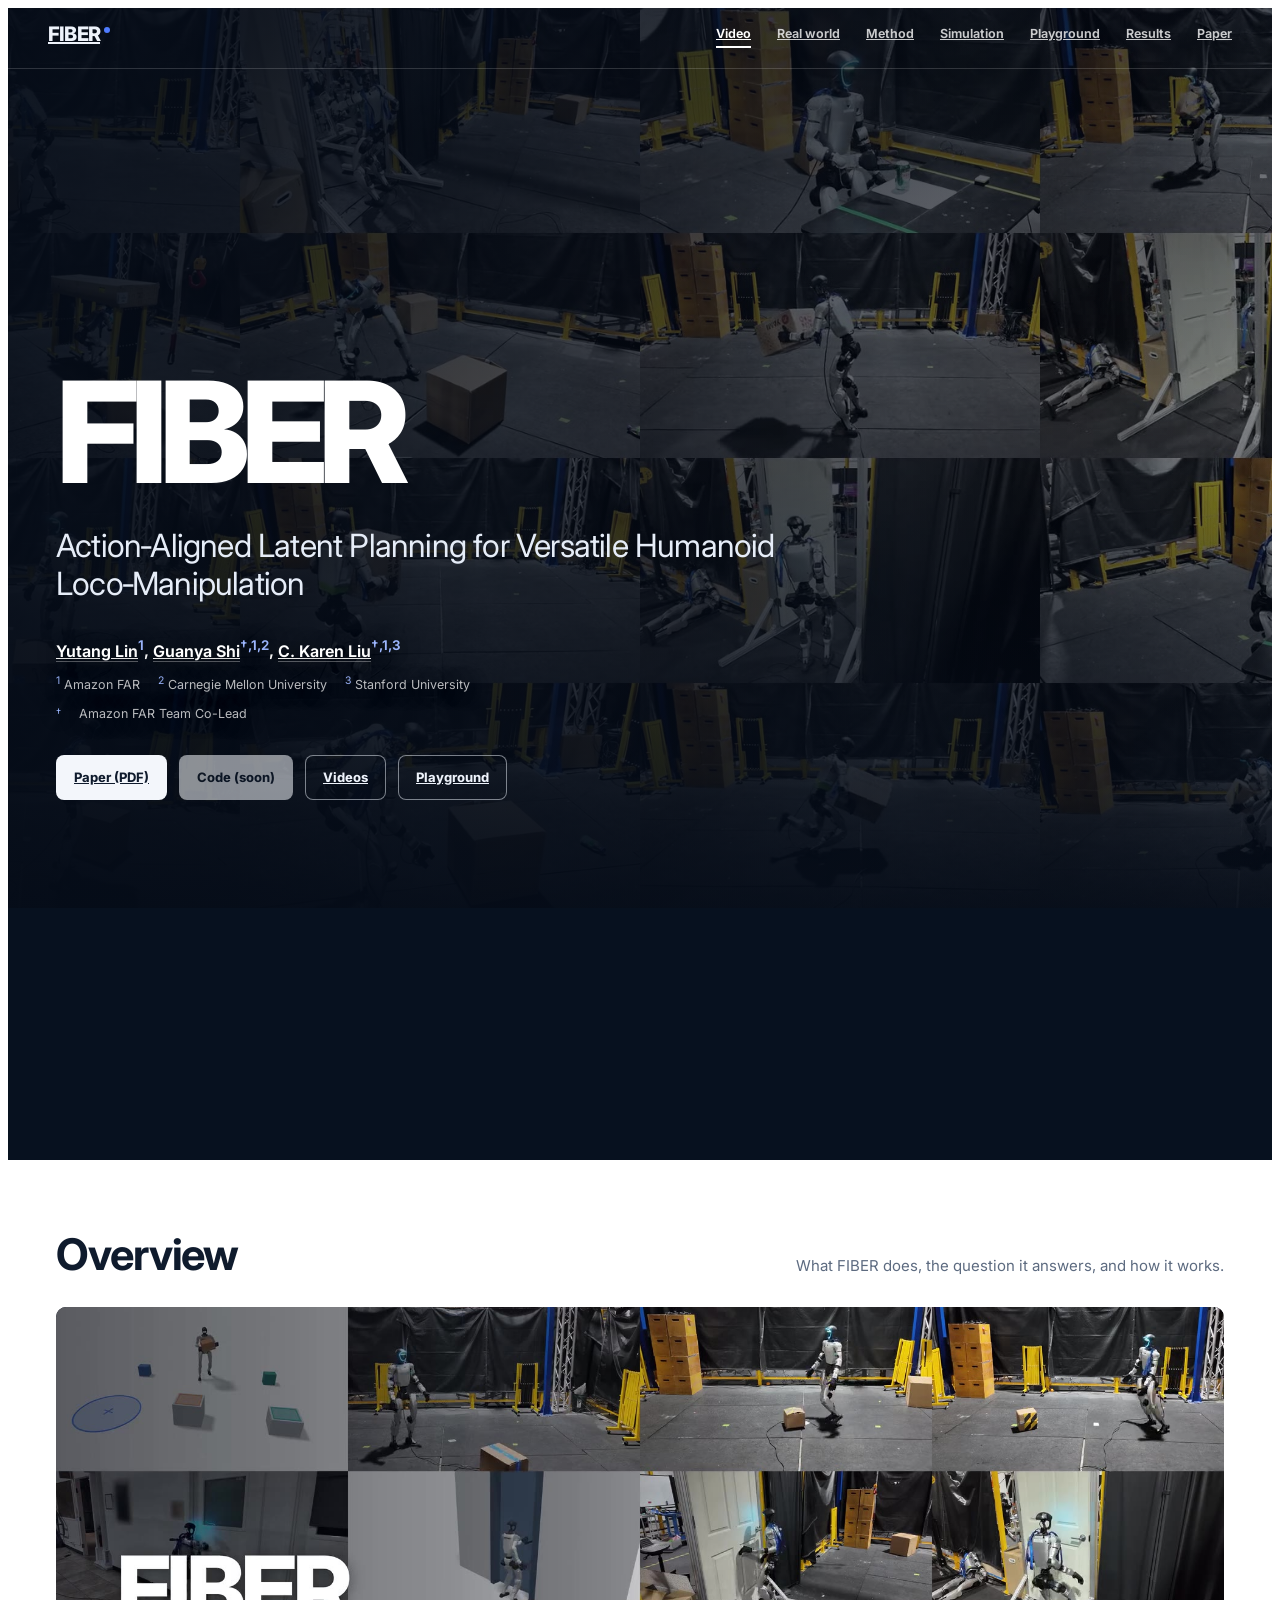
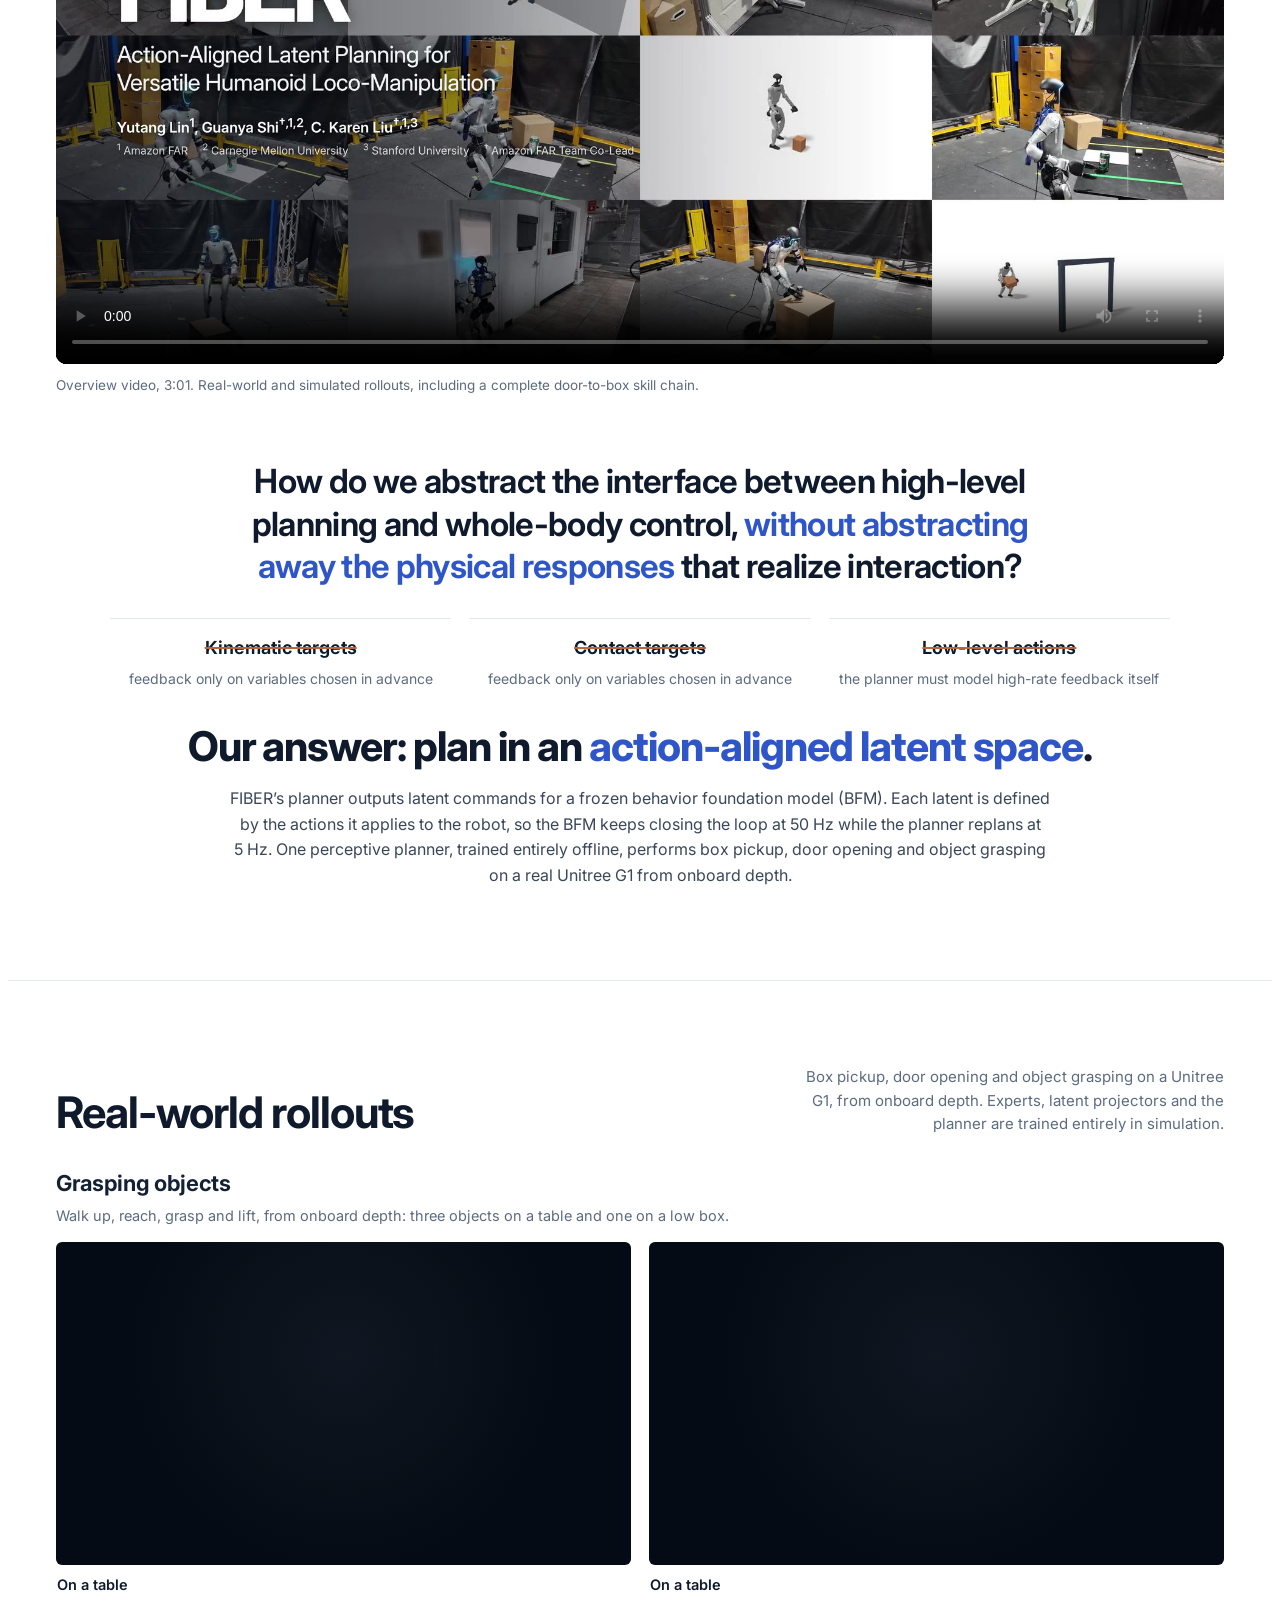
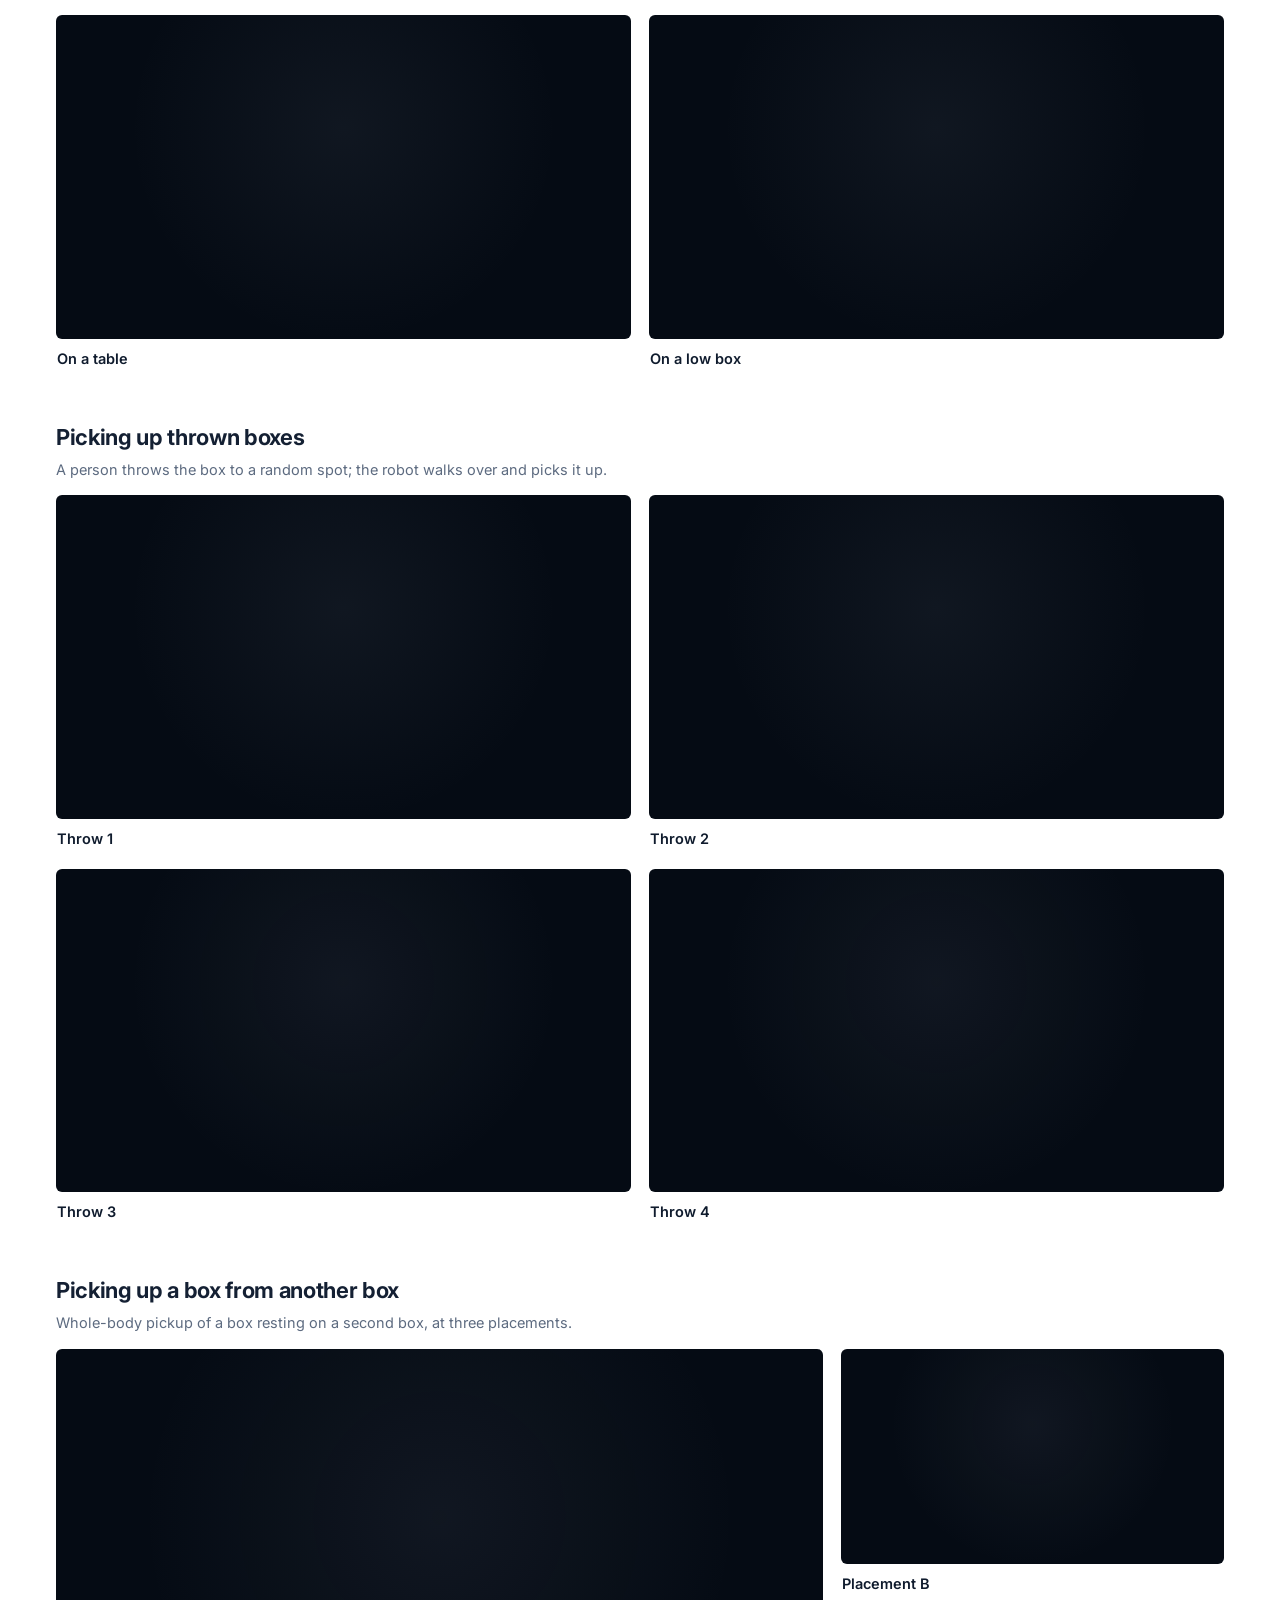
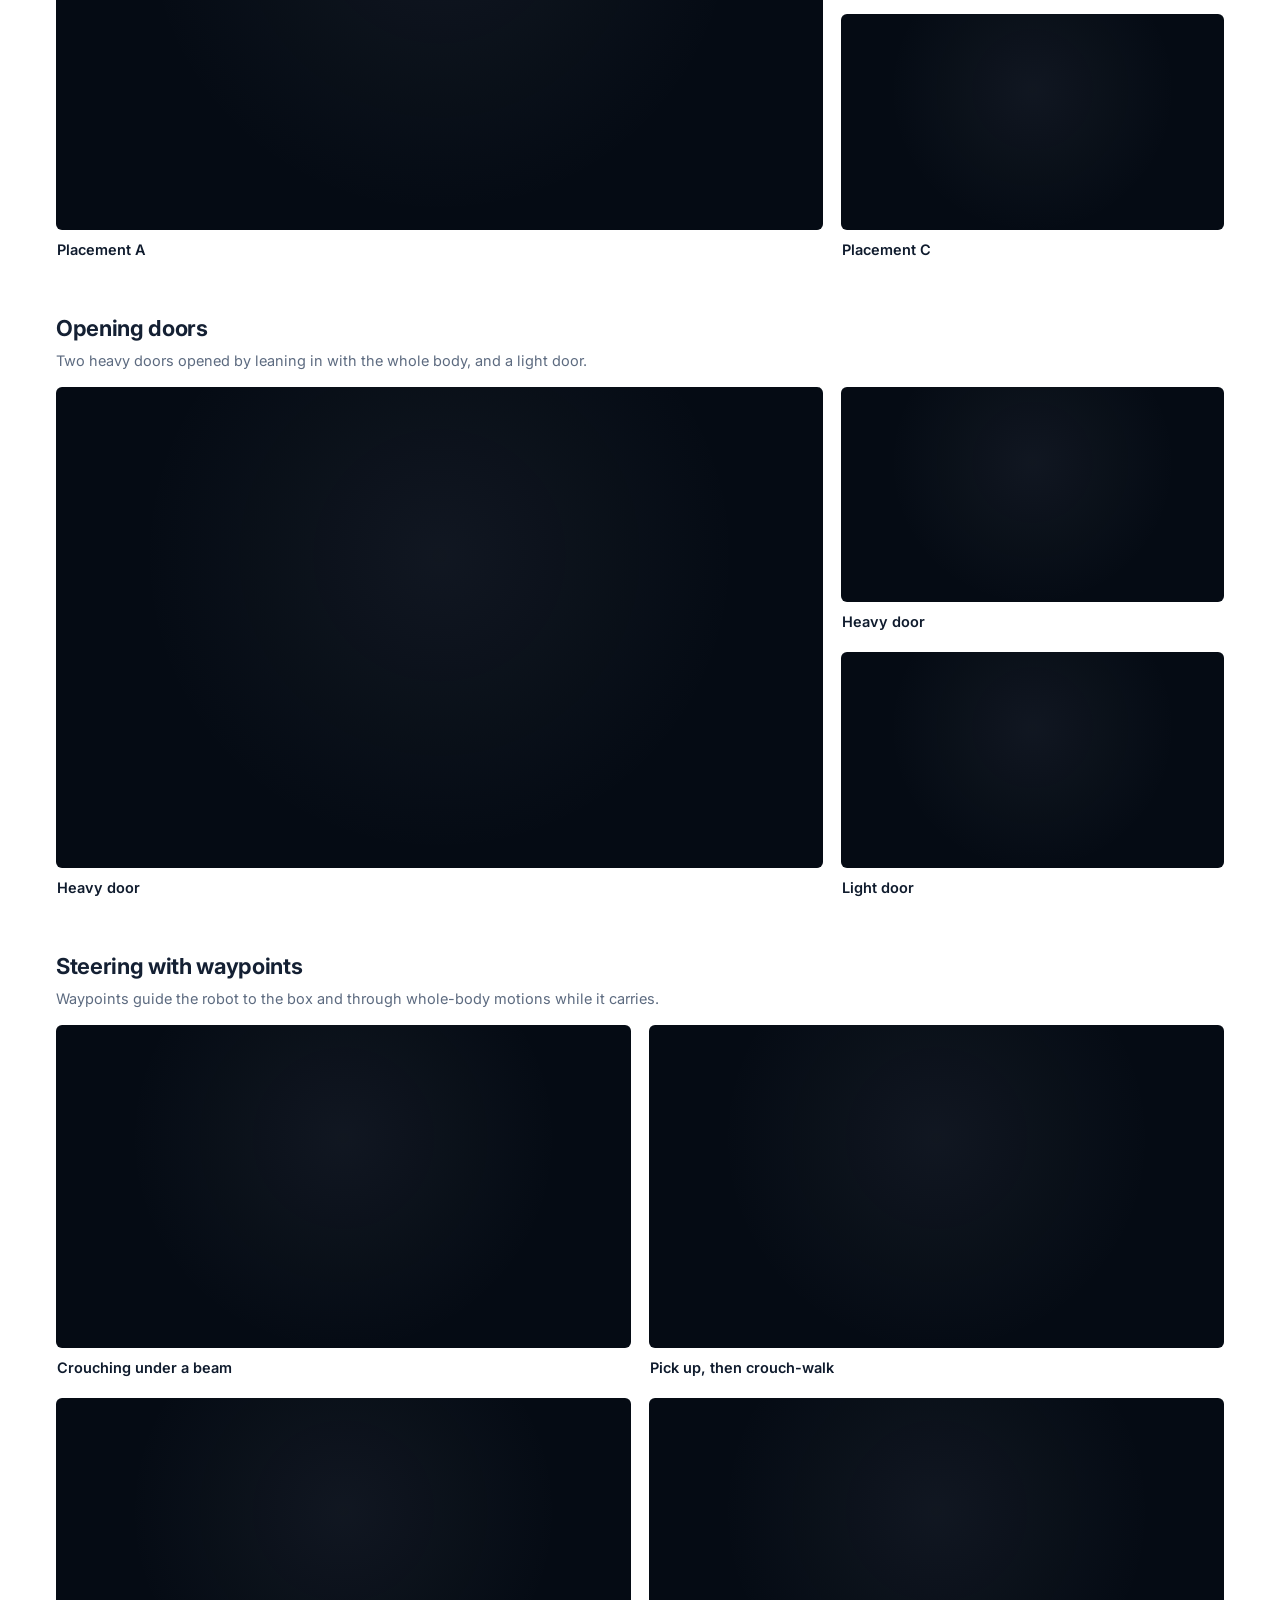
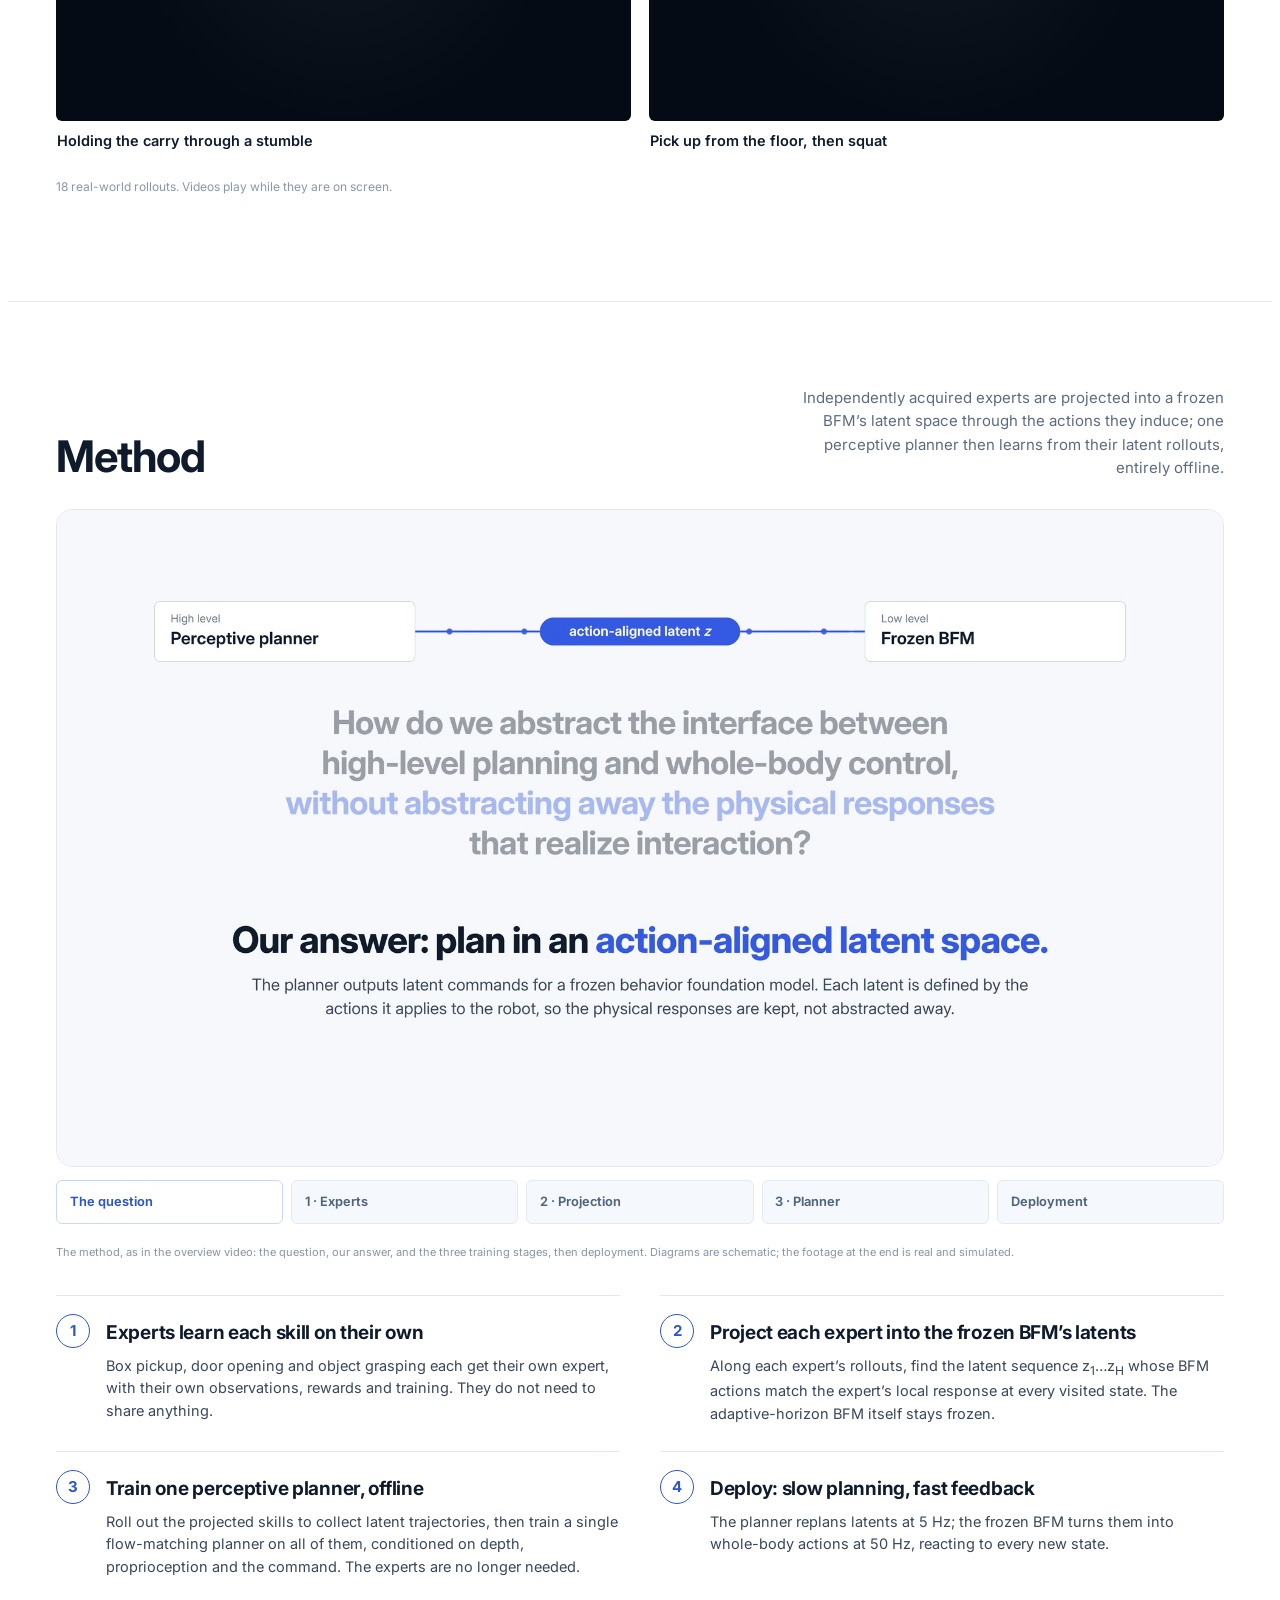
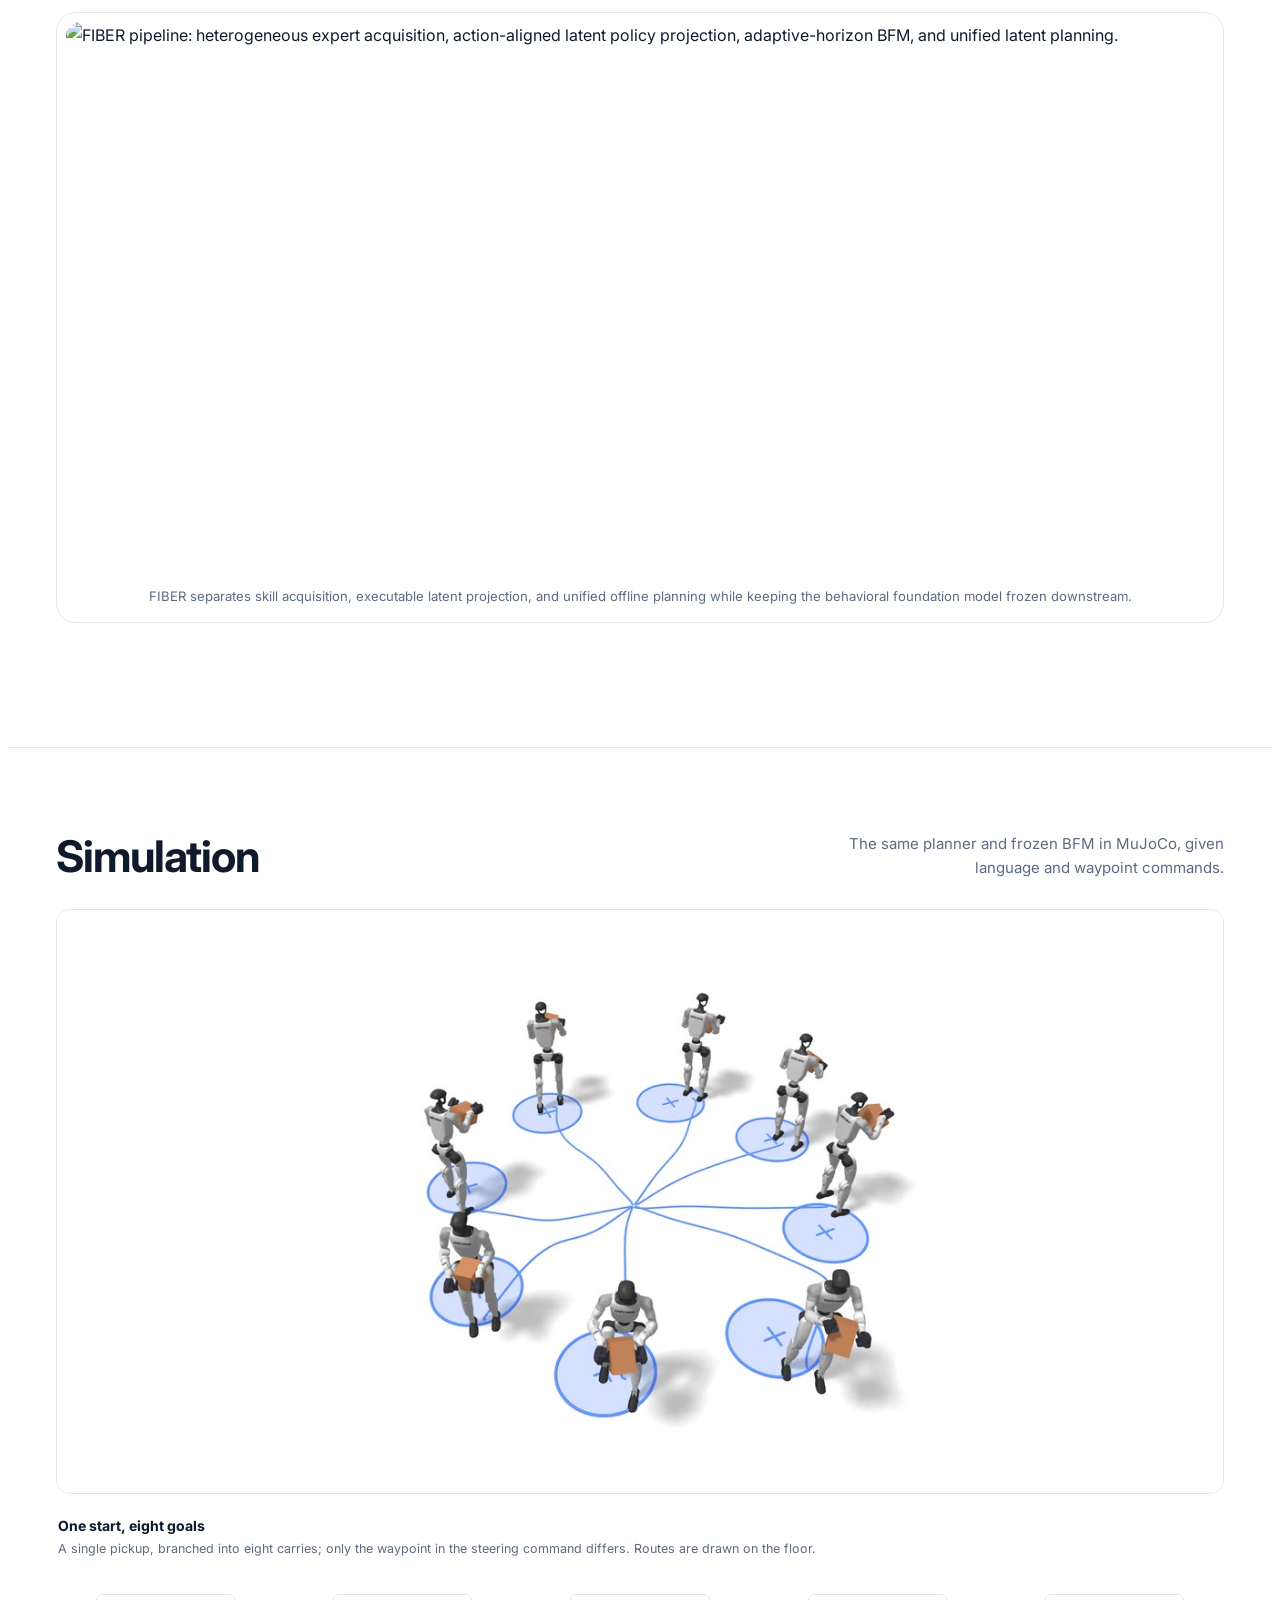
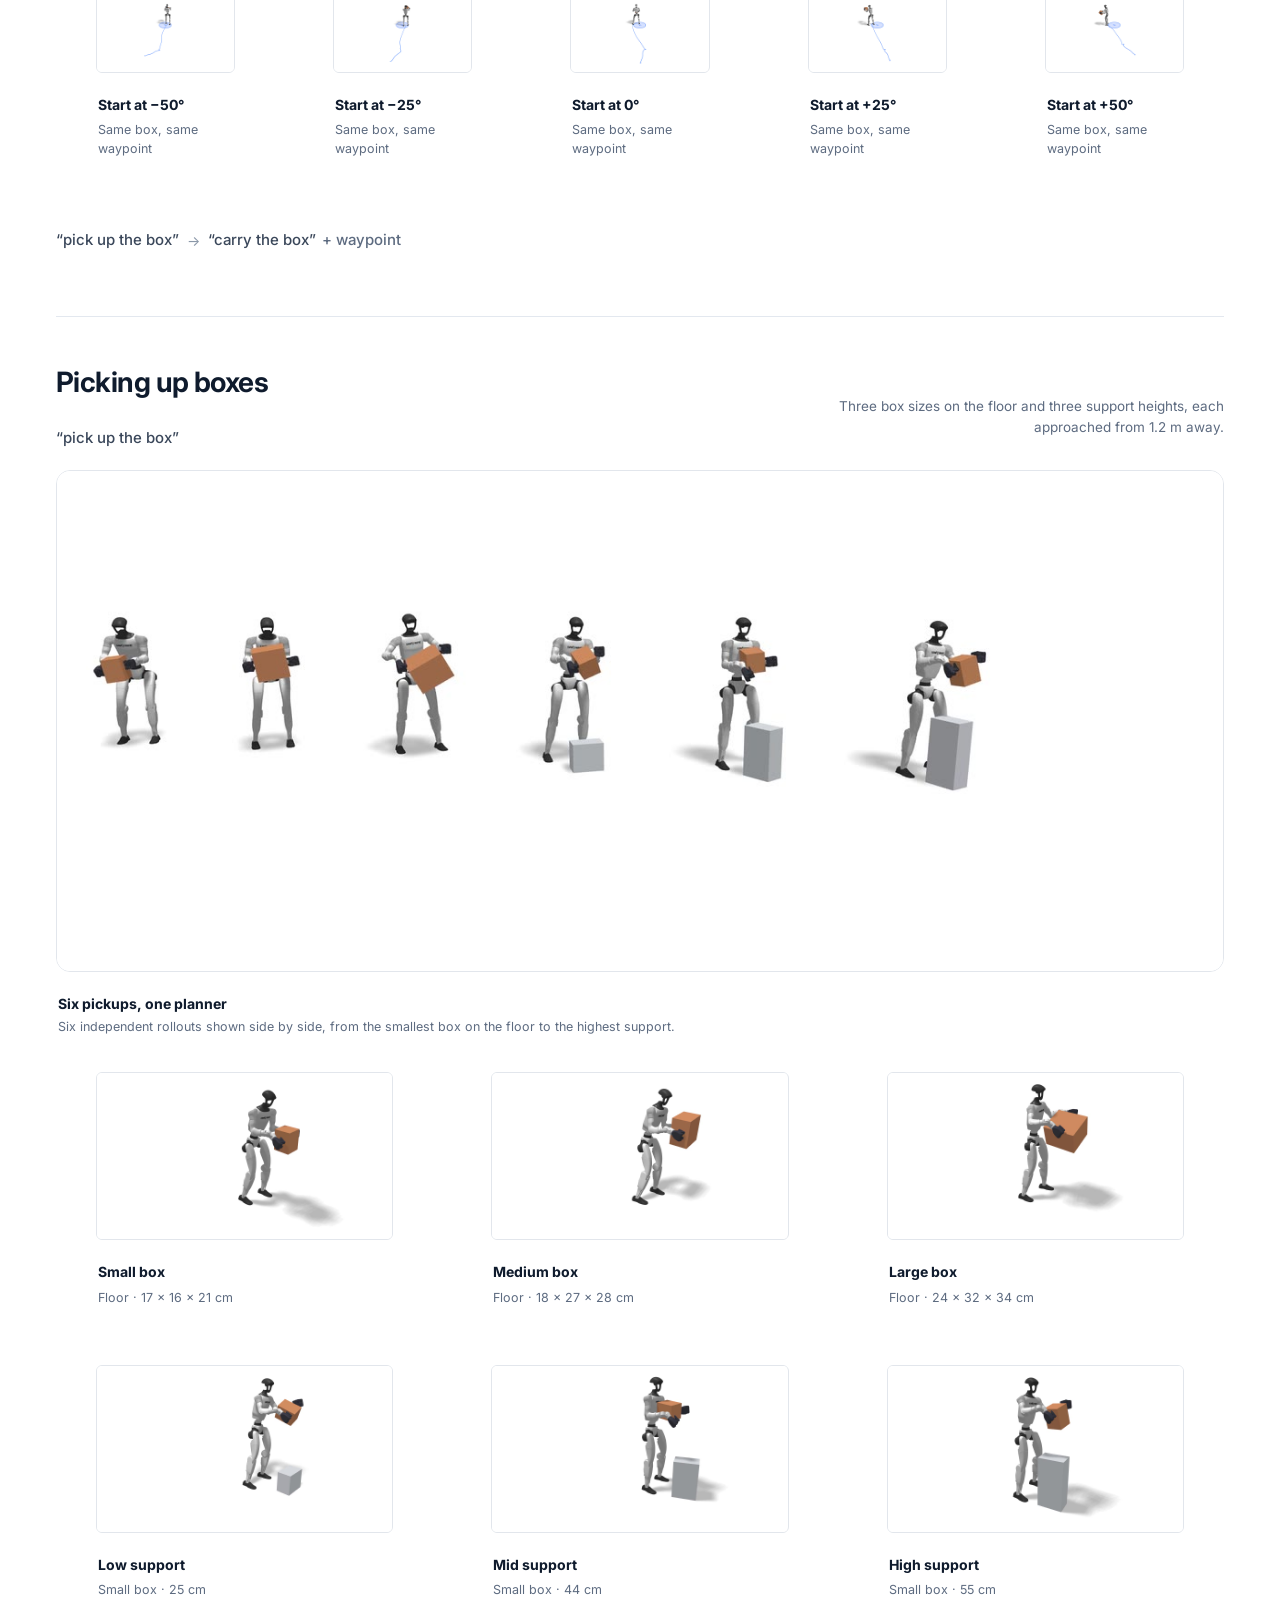
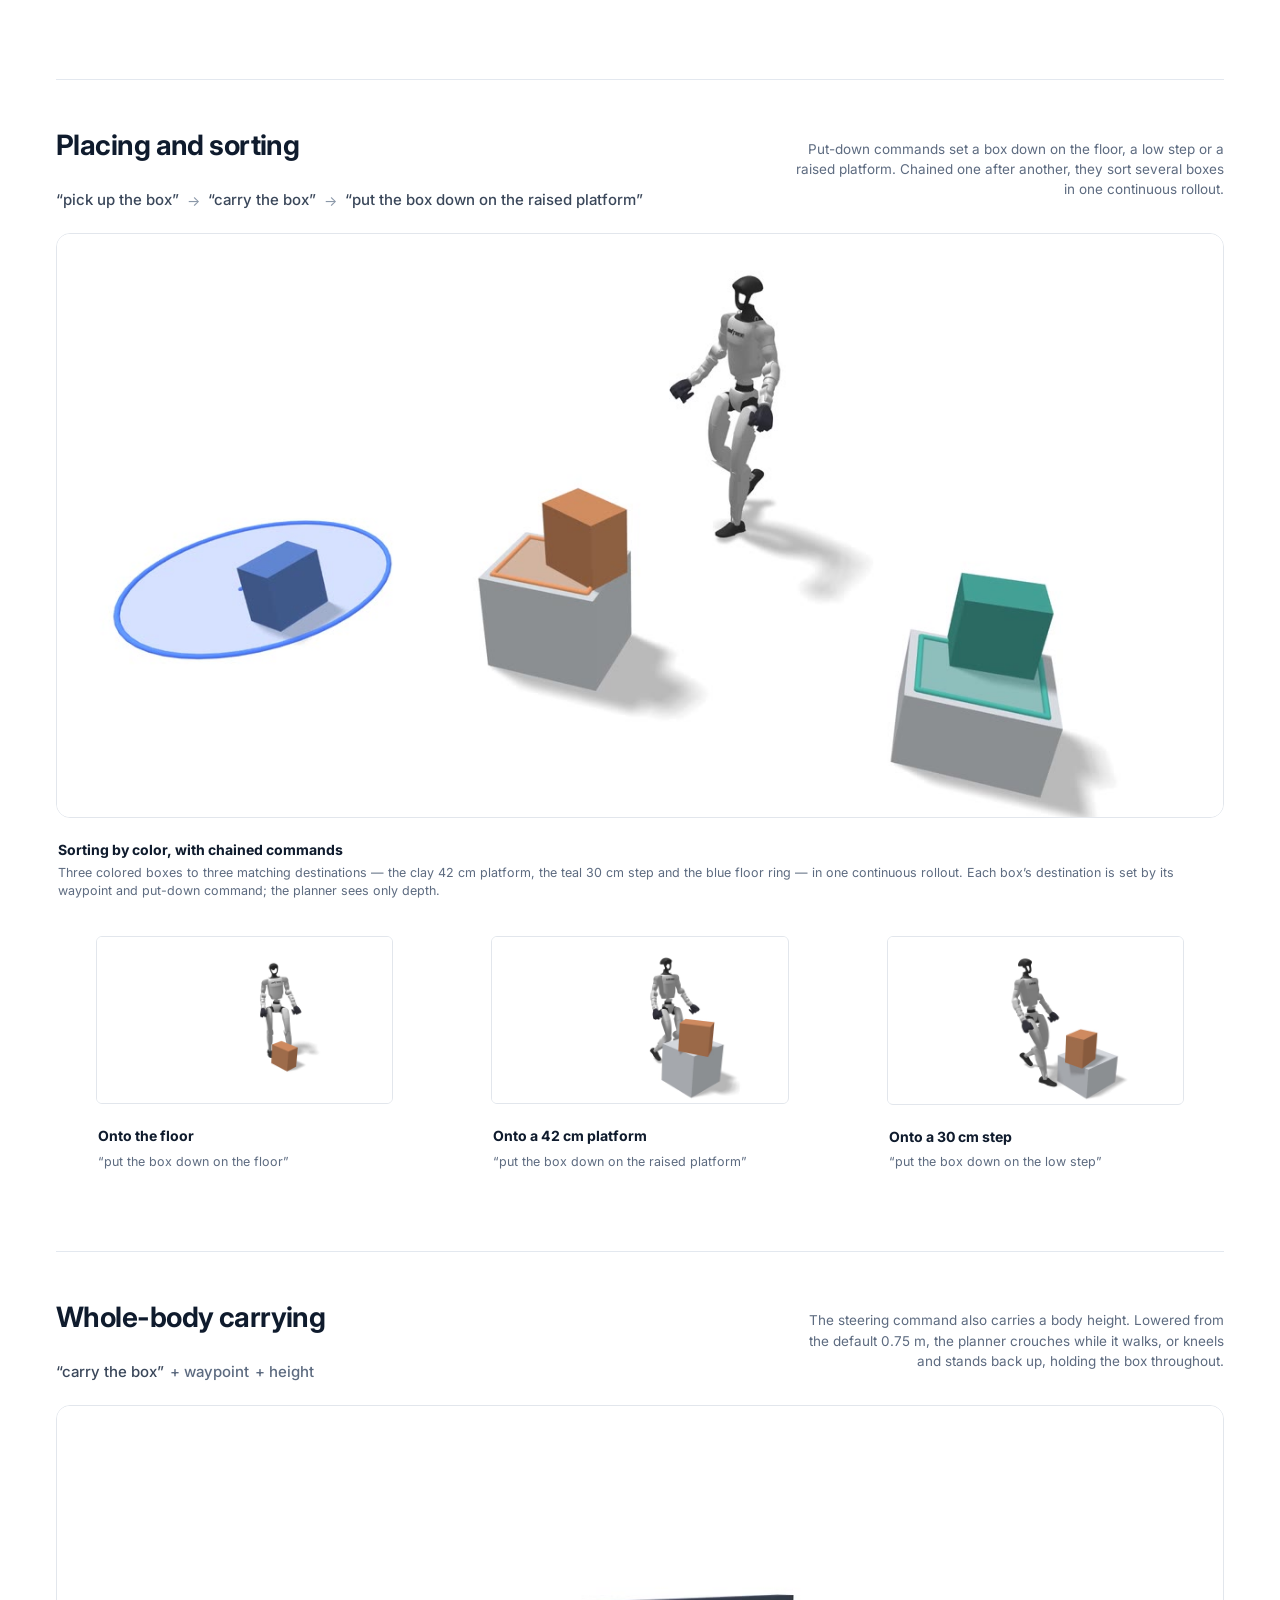
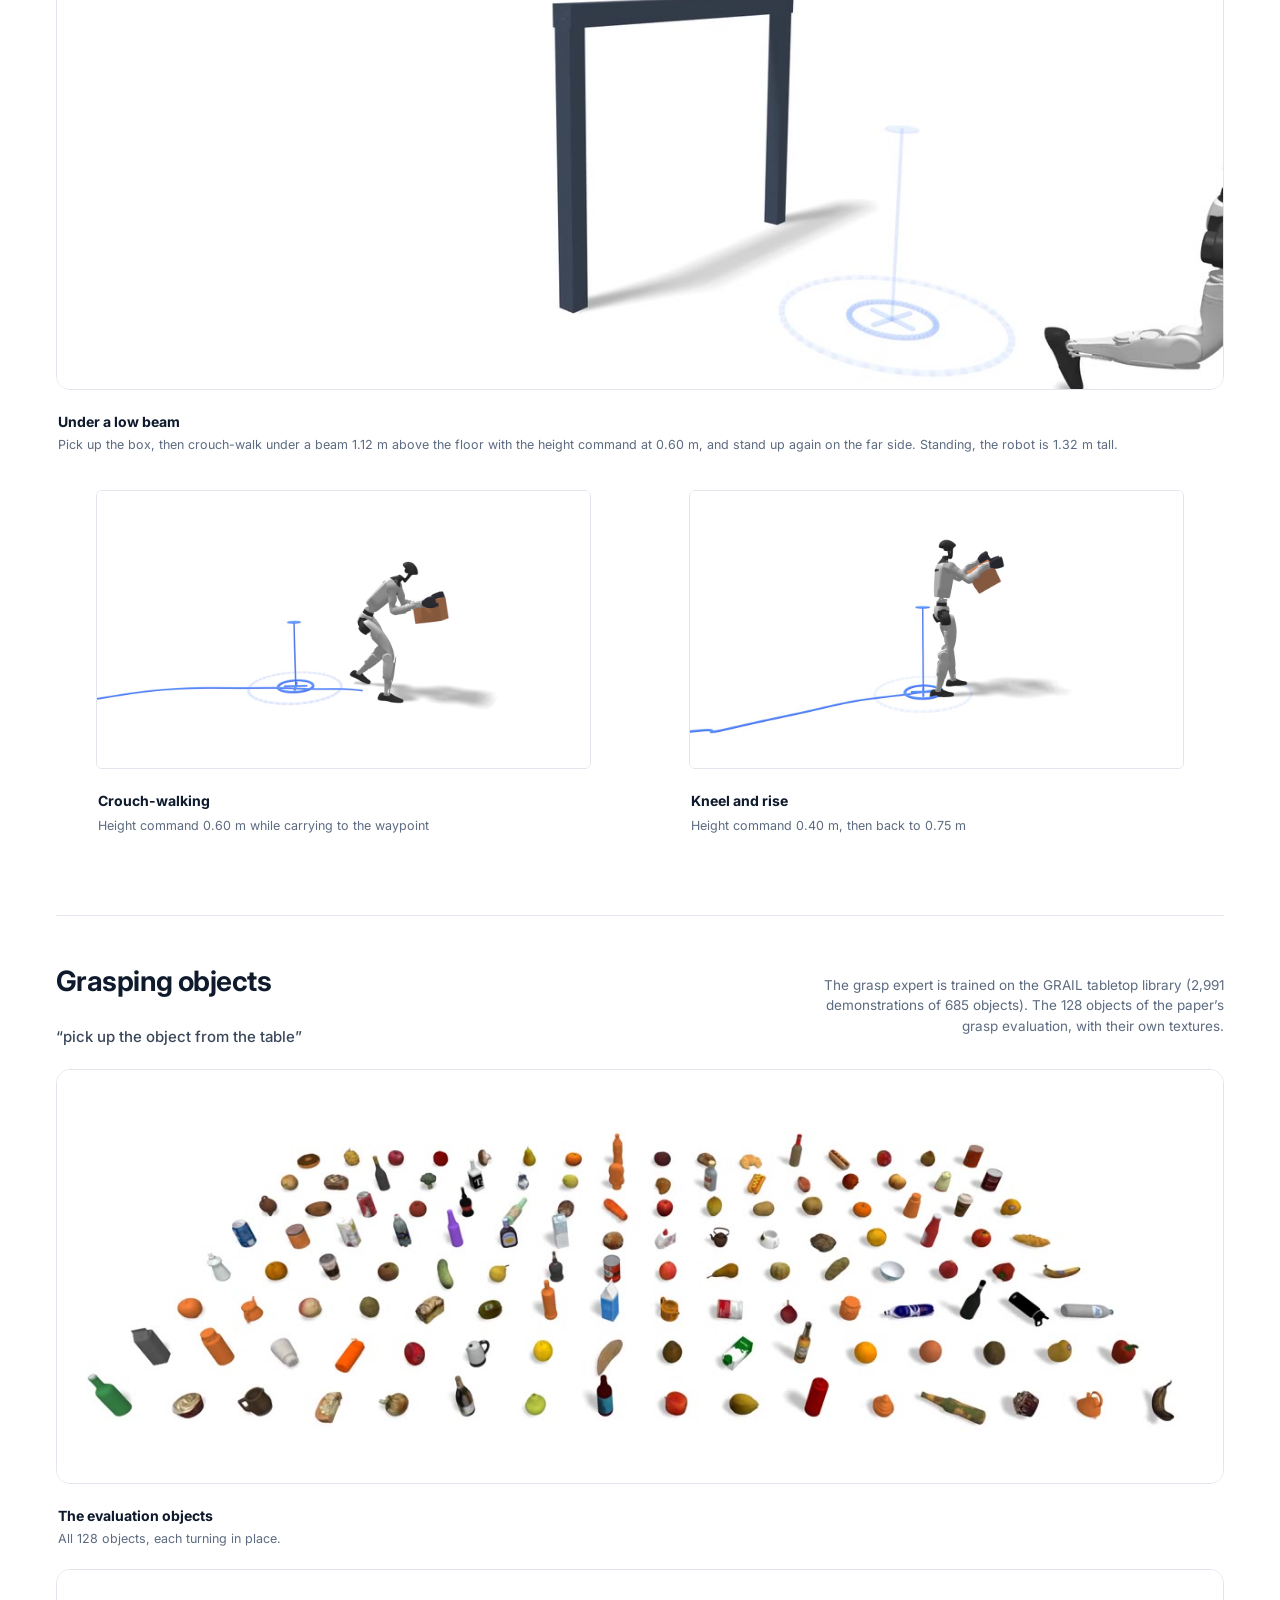
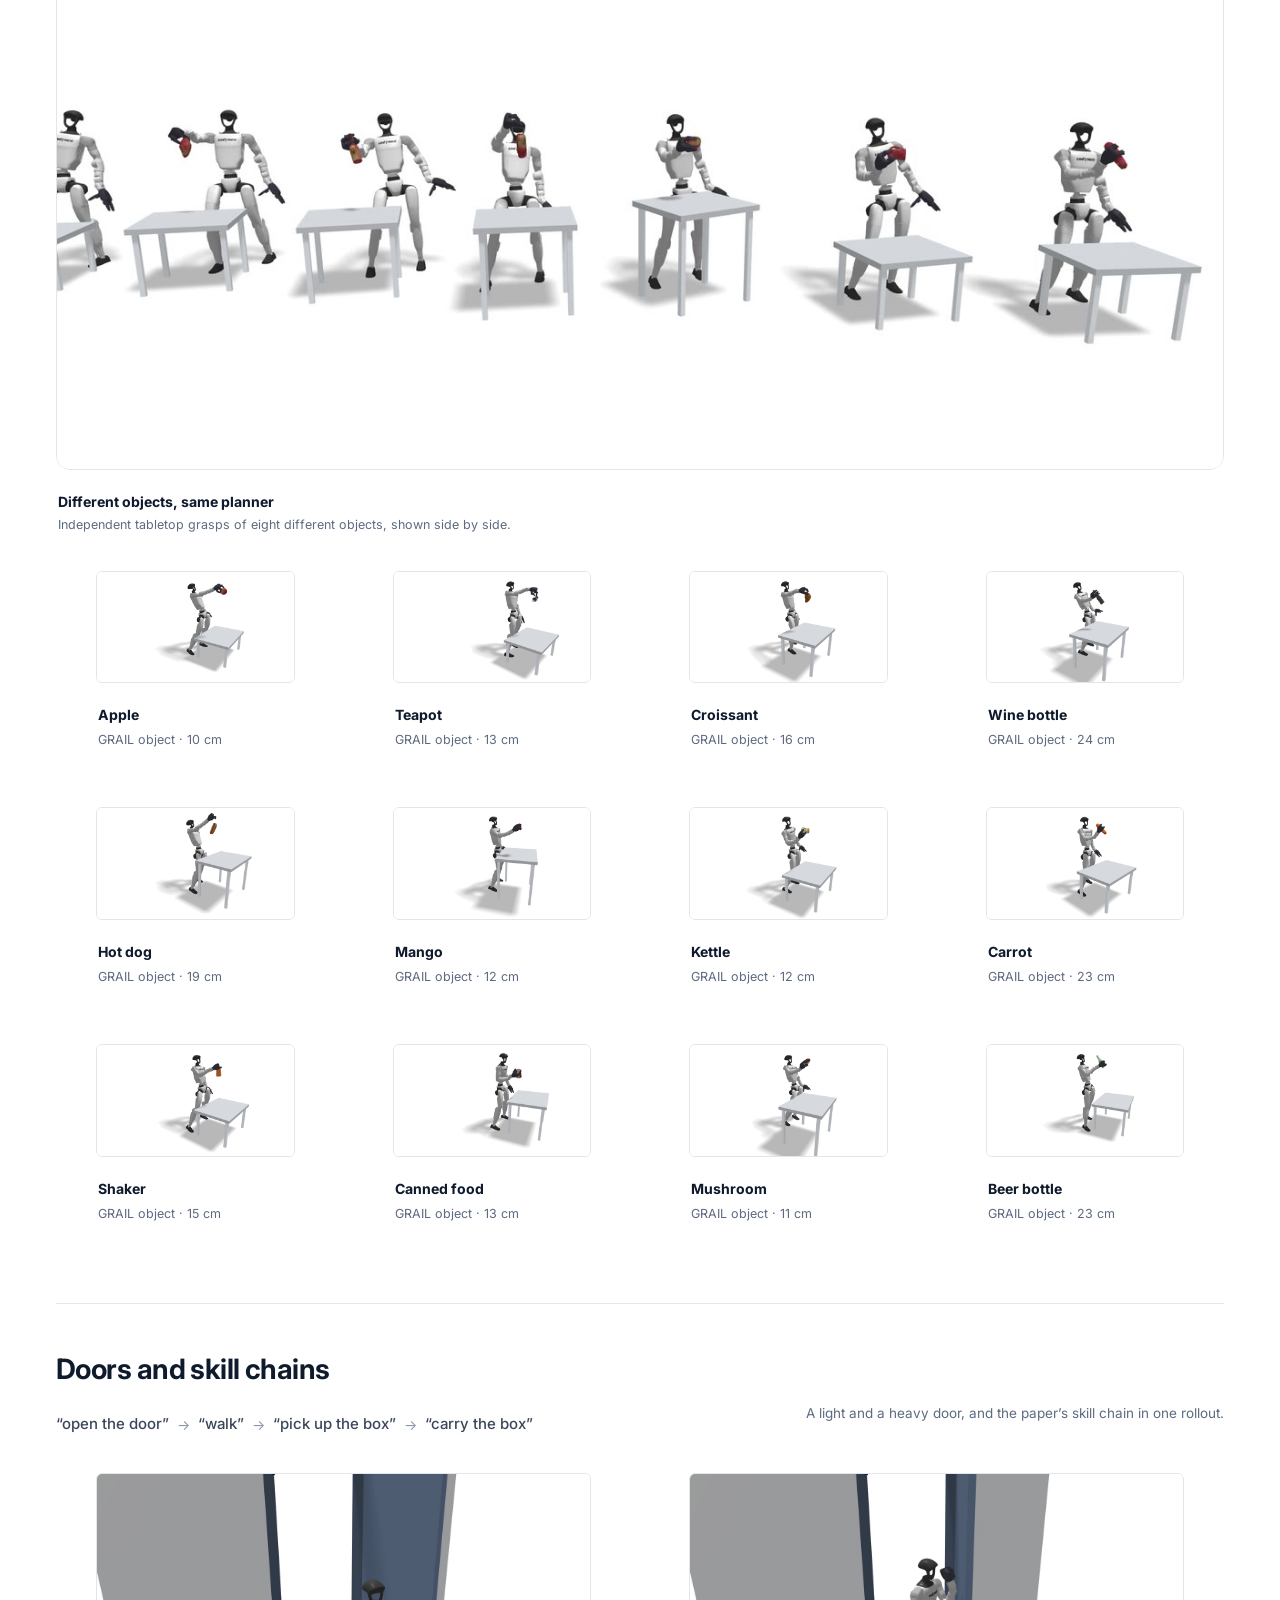
==== commit f1c65225: "Align soundtrack repeat to beats and smooth audio joins" ====
--- a/index.html
+++ b/index.html
@@ -107,7 +107,7 @@
         </div>
 
         <figure class="demo-video reveal">
-          <video controls preload="metadata" playsinline poster="static/videos/FIBER_demo.jpg" src="static/videos/FIBER_demo.mp4?v=20261020-2" aria-label="FIBER overview video"></video>
+          <video controls preload="metadata" playsinline poster="static/videos/FIBER_demo.jpg" src="static/videos/FIBER_demo.mp4?v=20261020-3" aria-label="FIBER overview video"></video>
           <figcaption>Overview video, 3:01. Real-world and simulated rollouts, including a complete door-to-box skill chain.</figcaption>
         </figure>
 
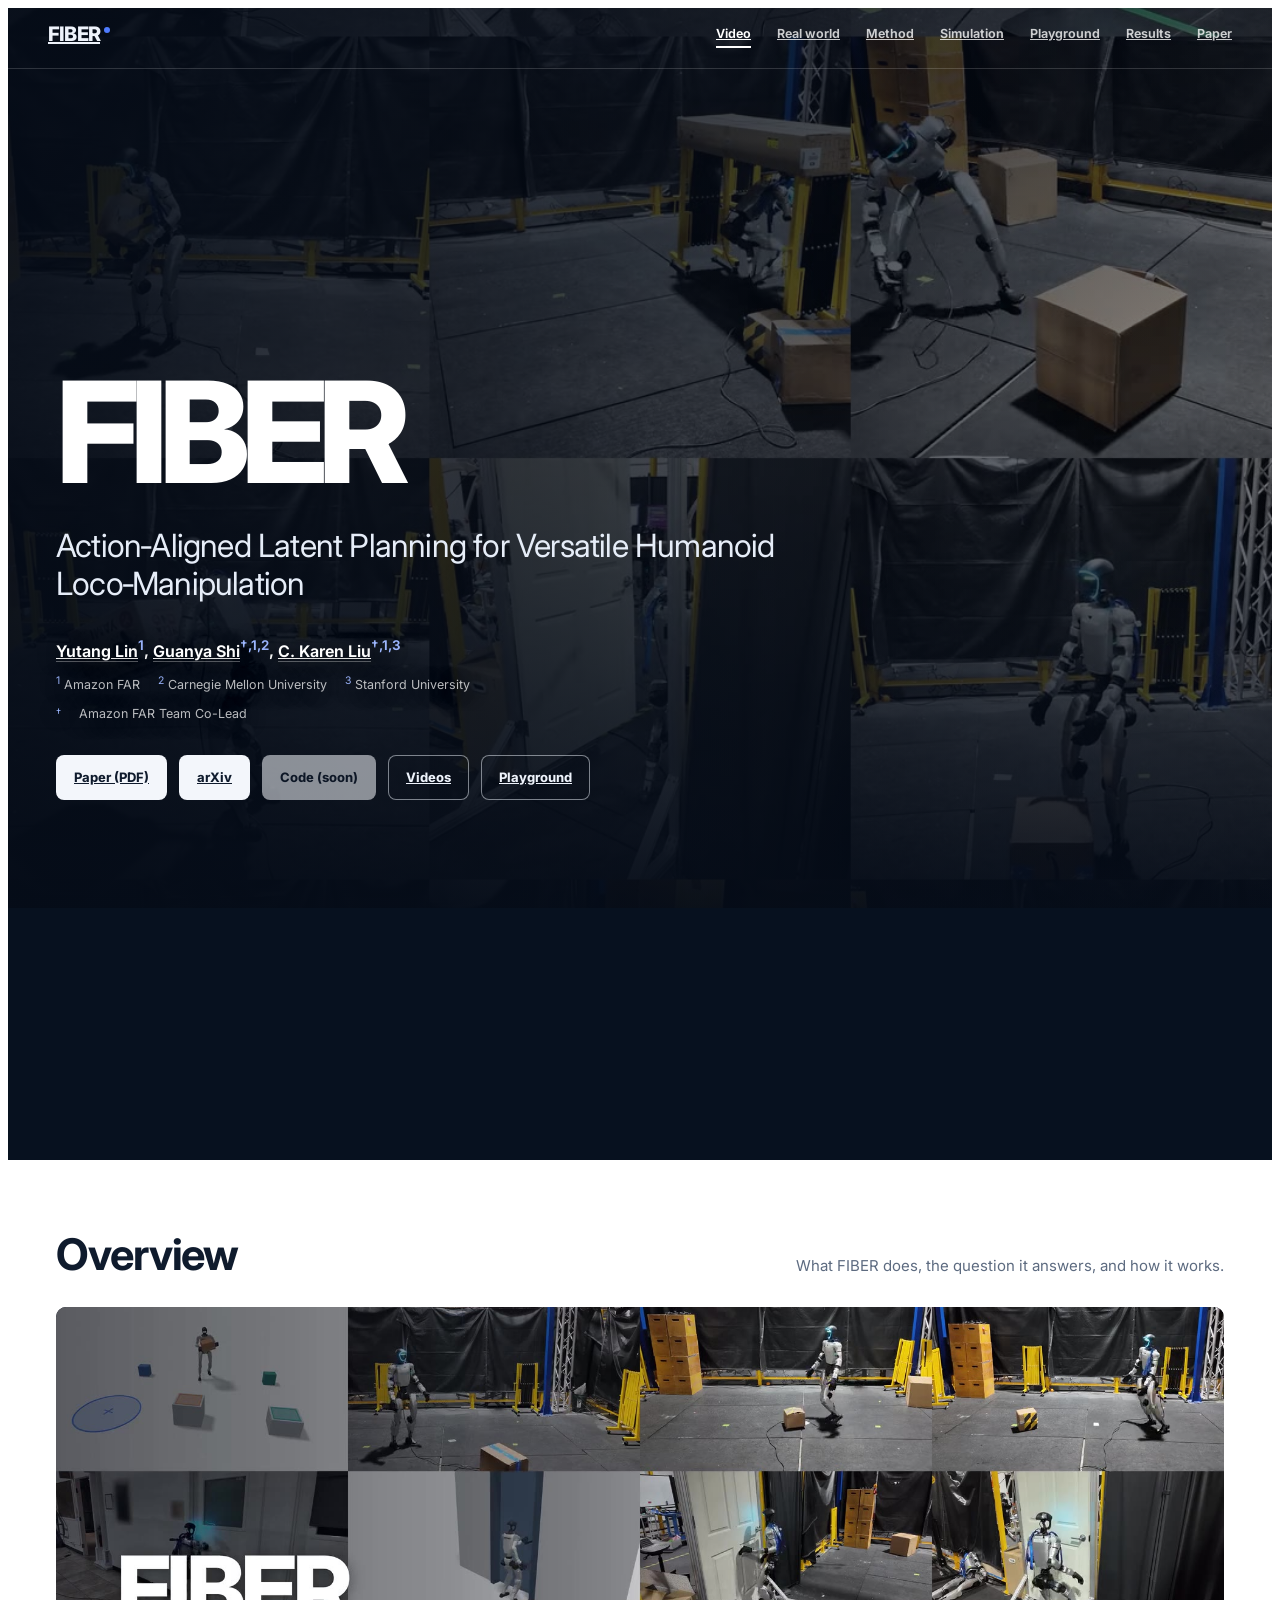
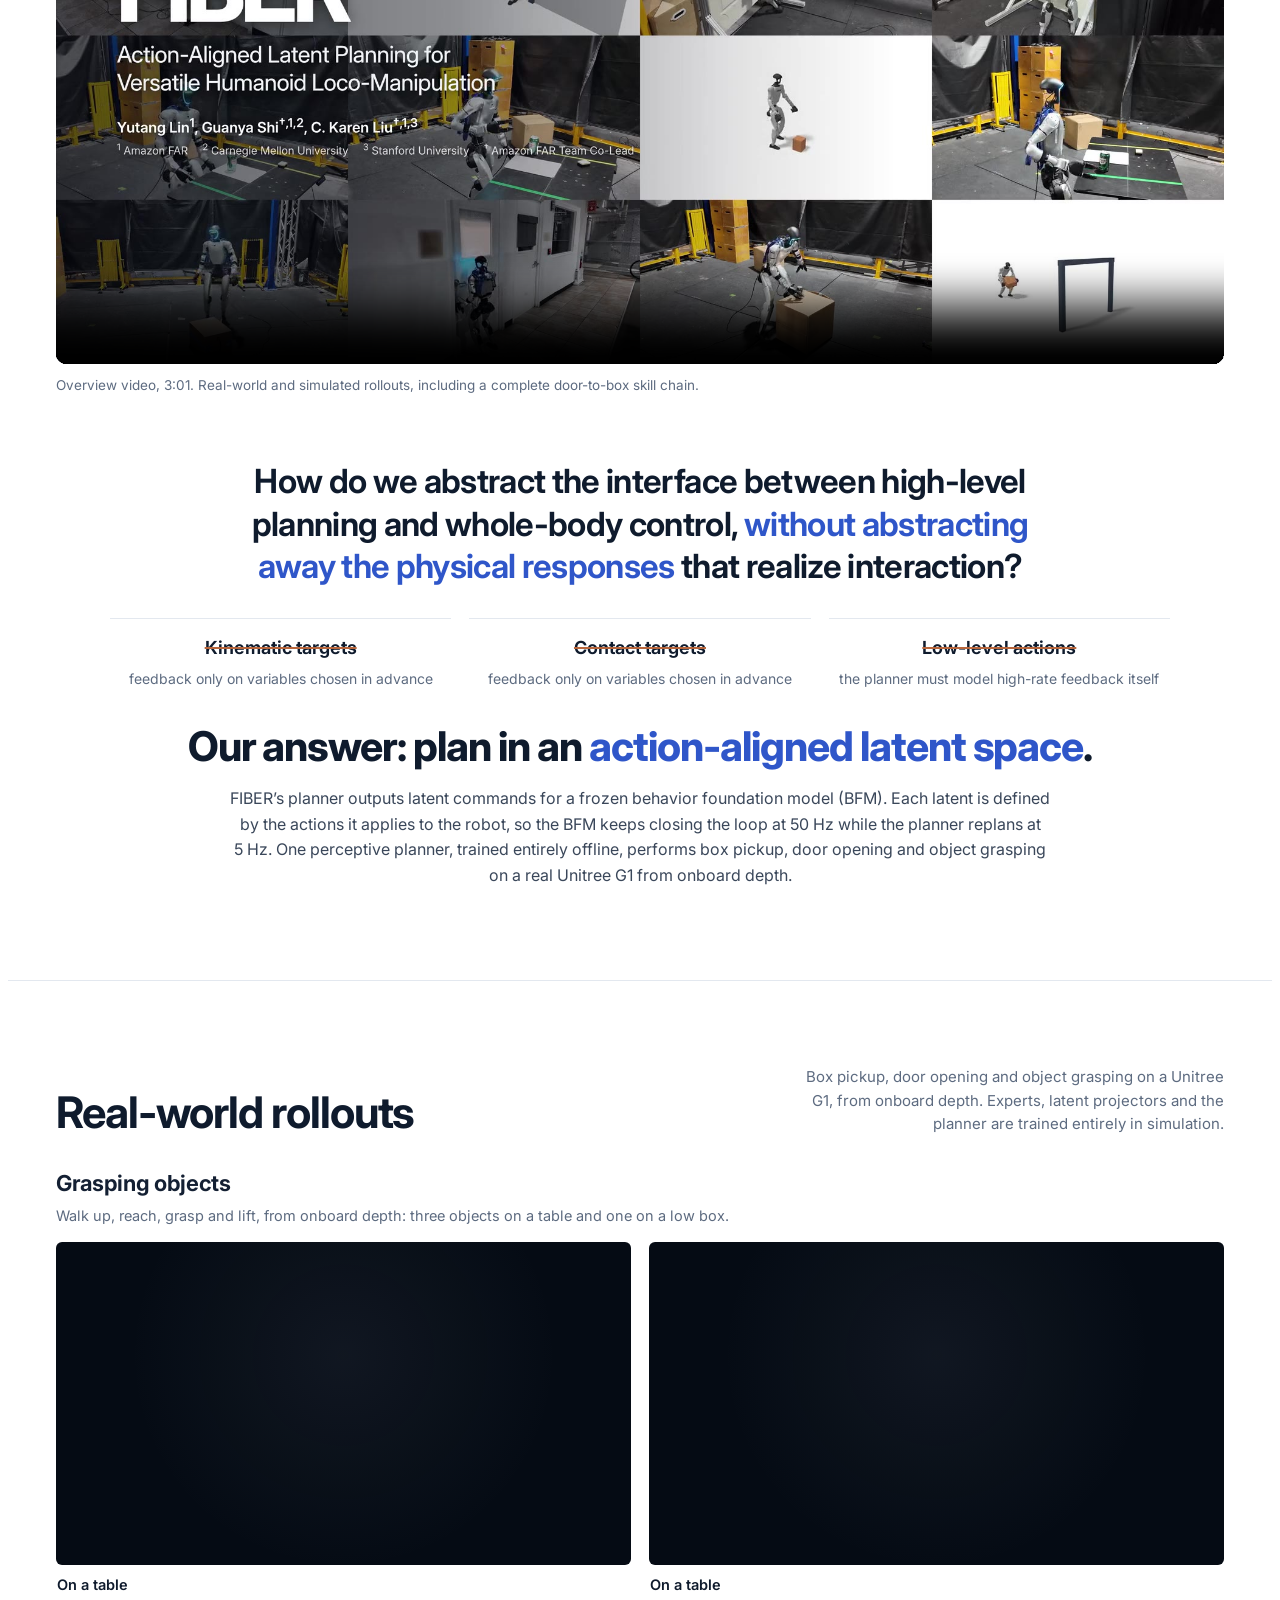
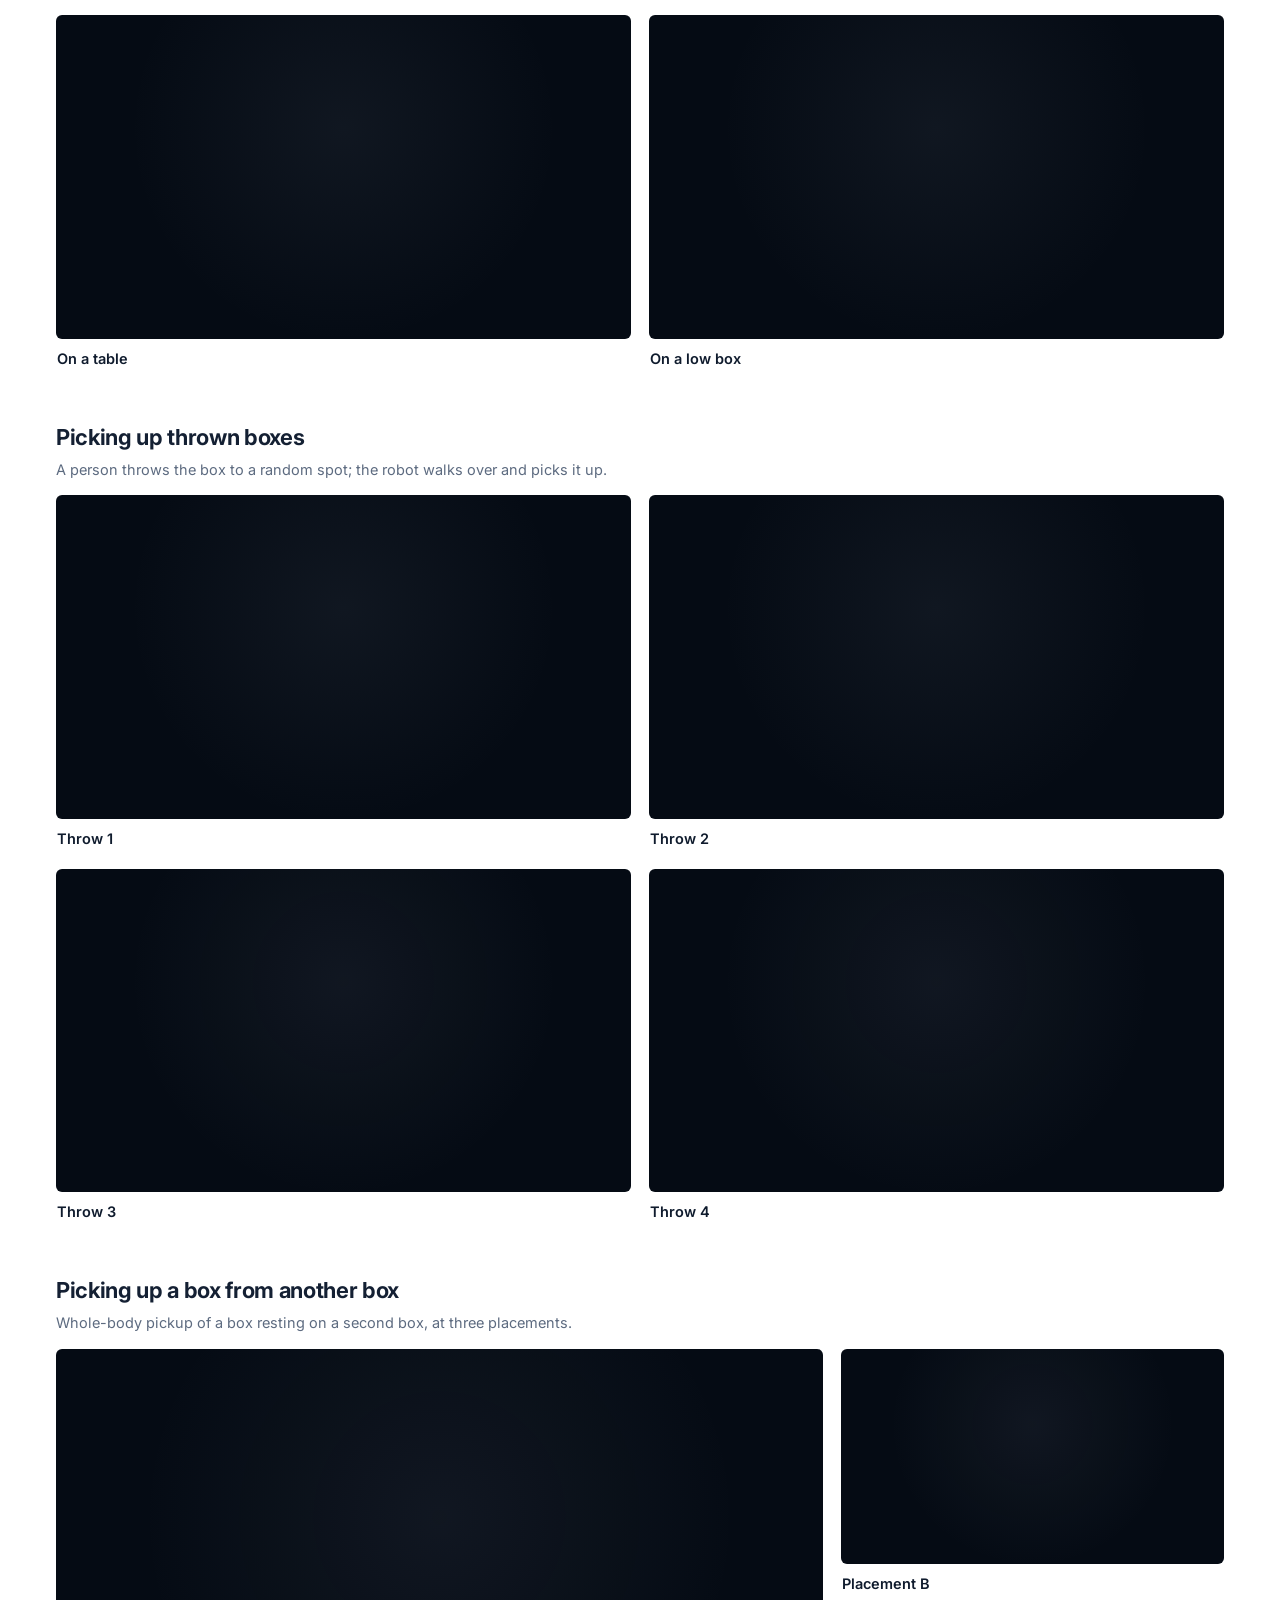
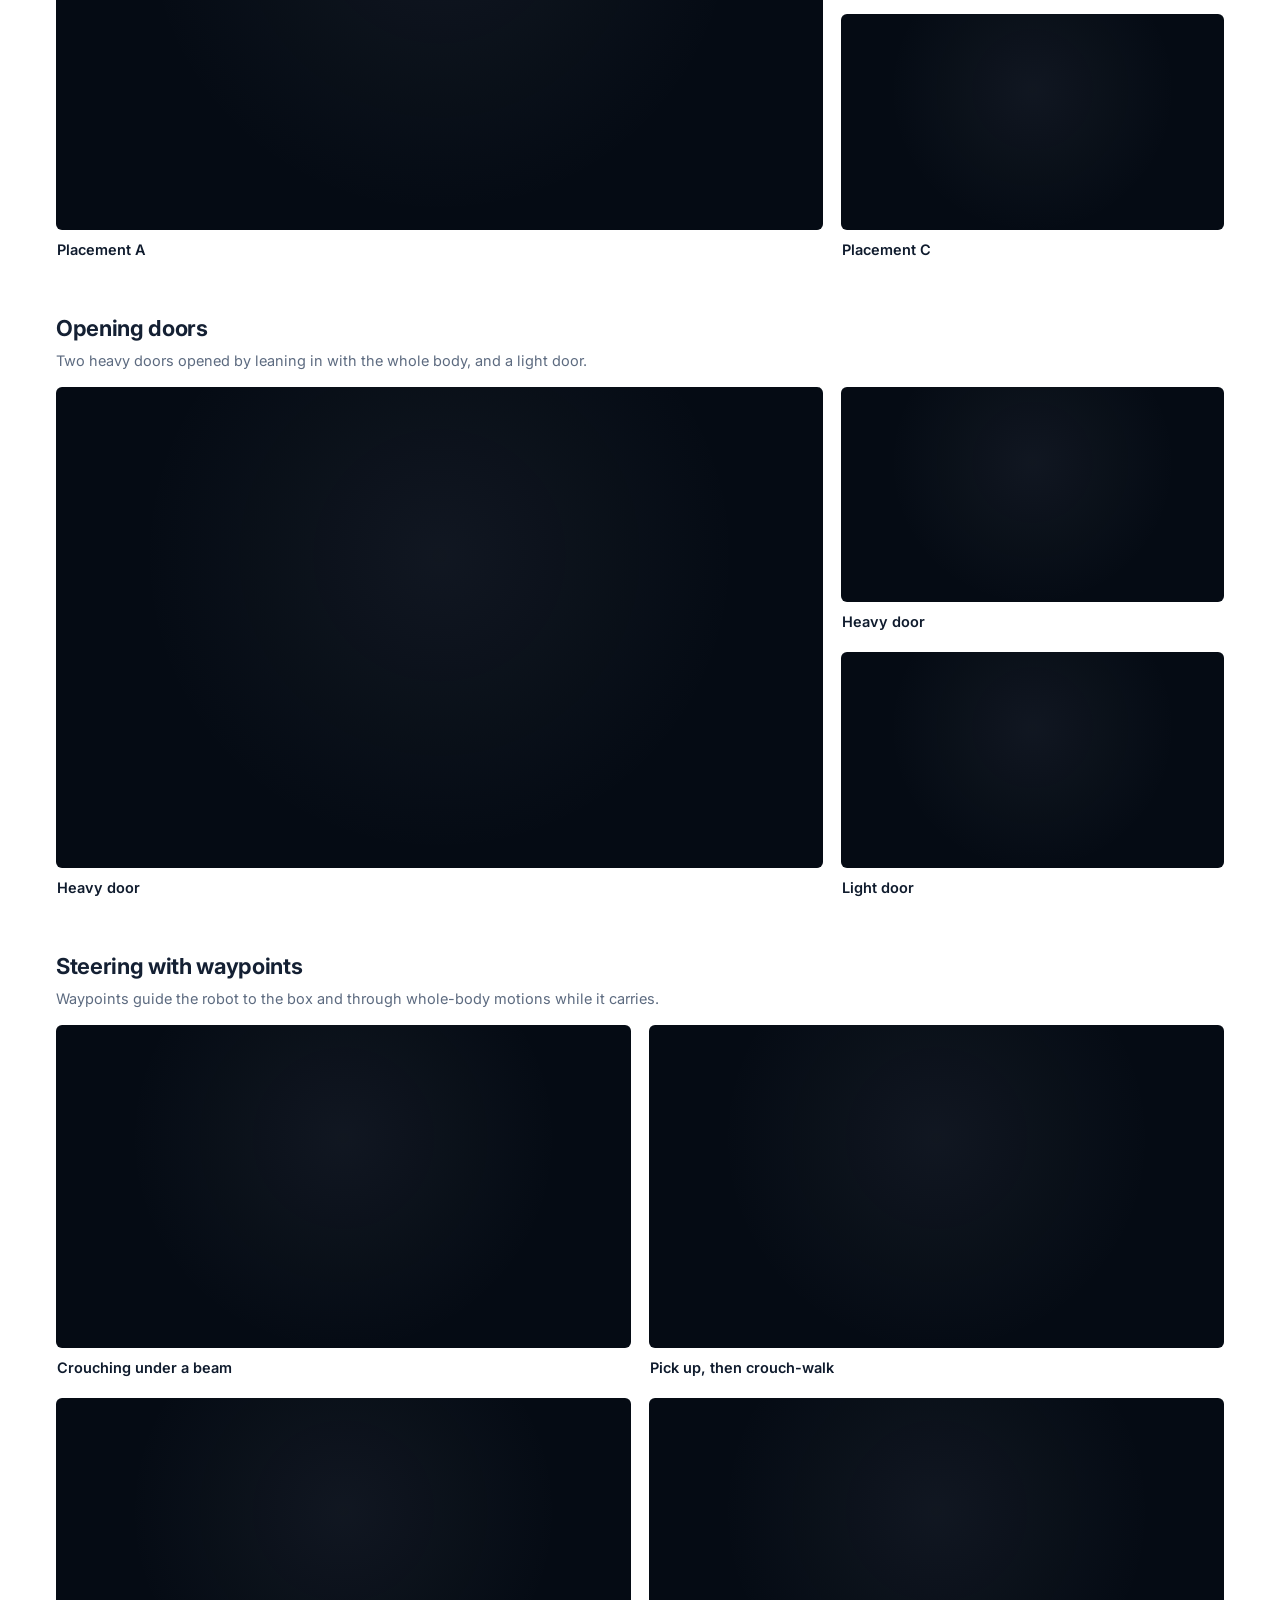
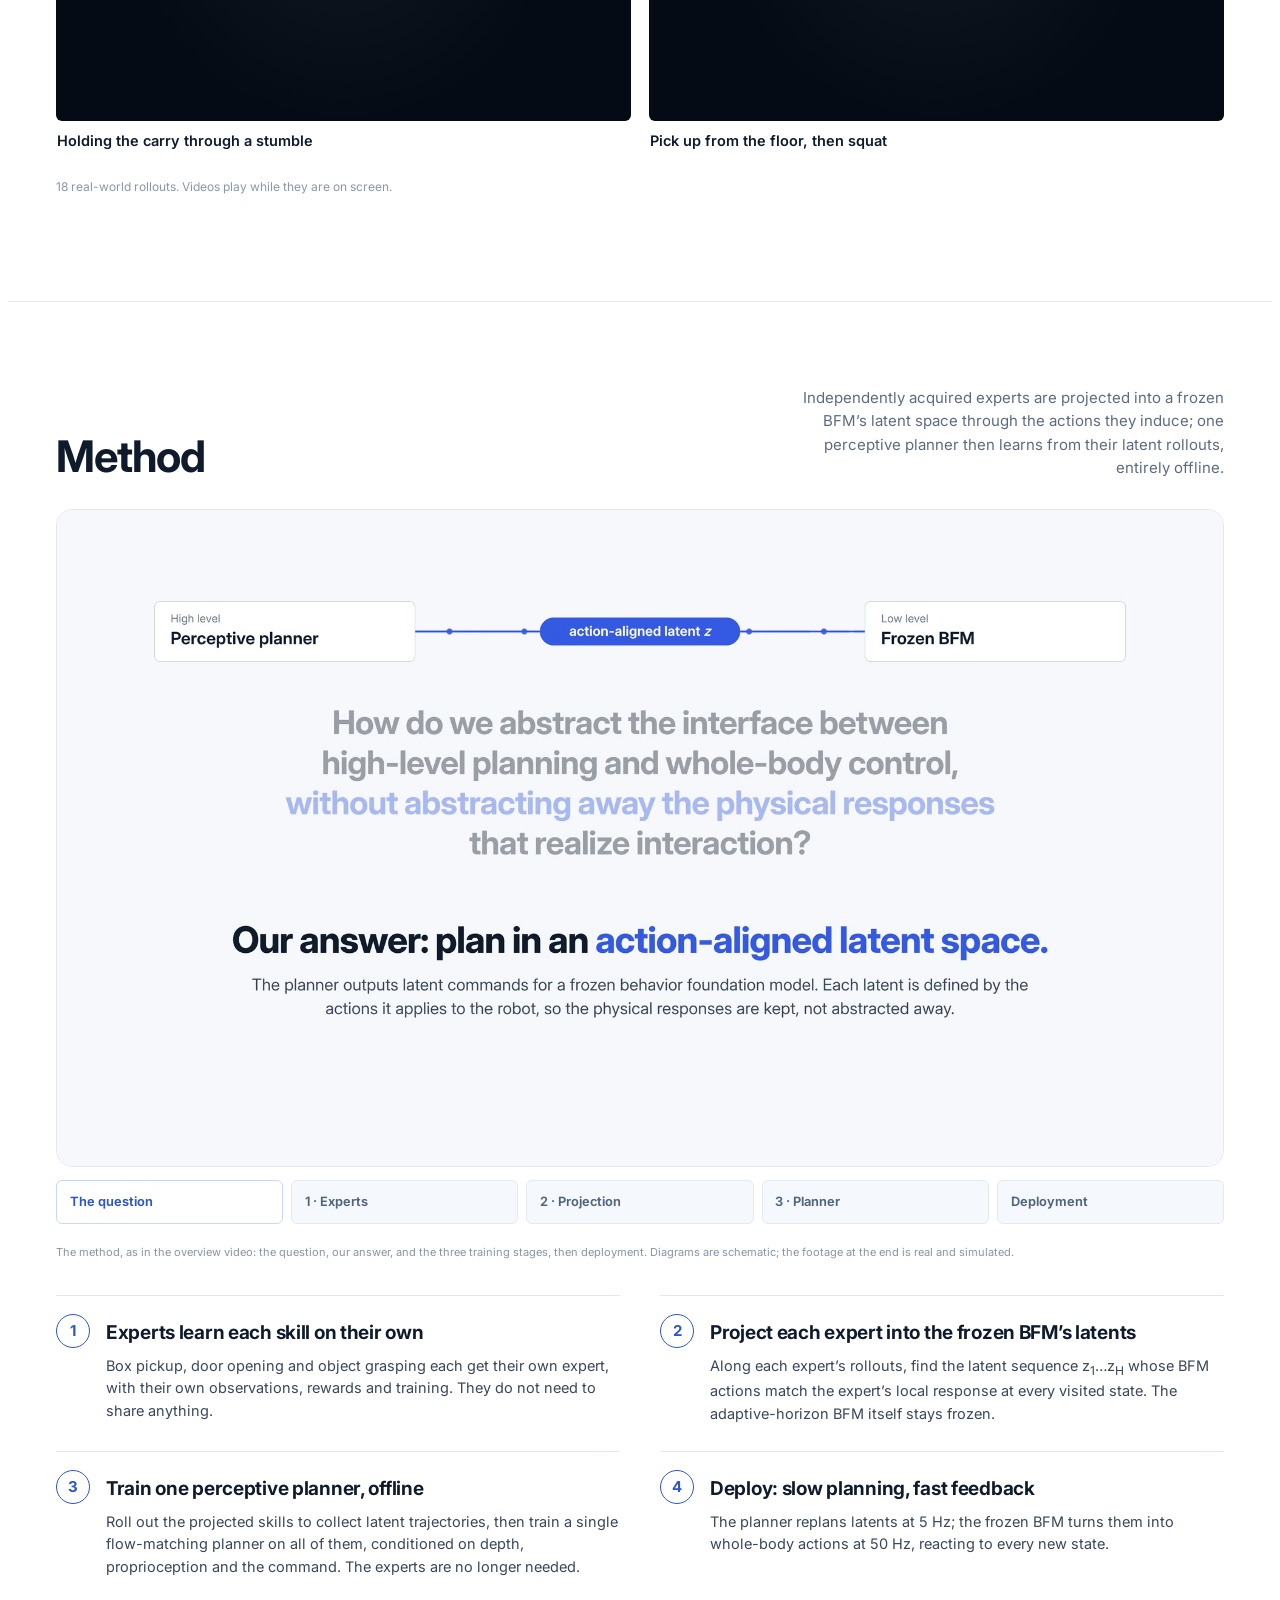
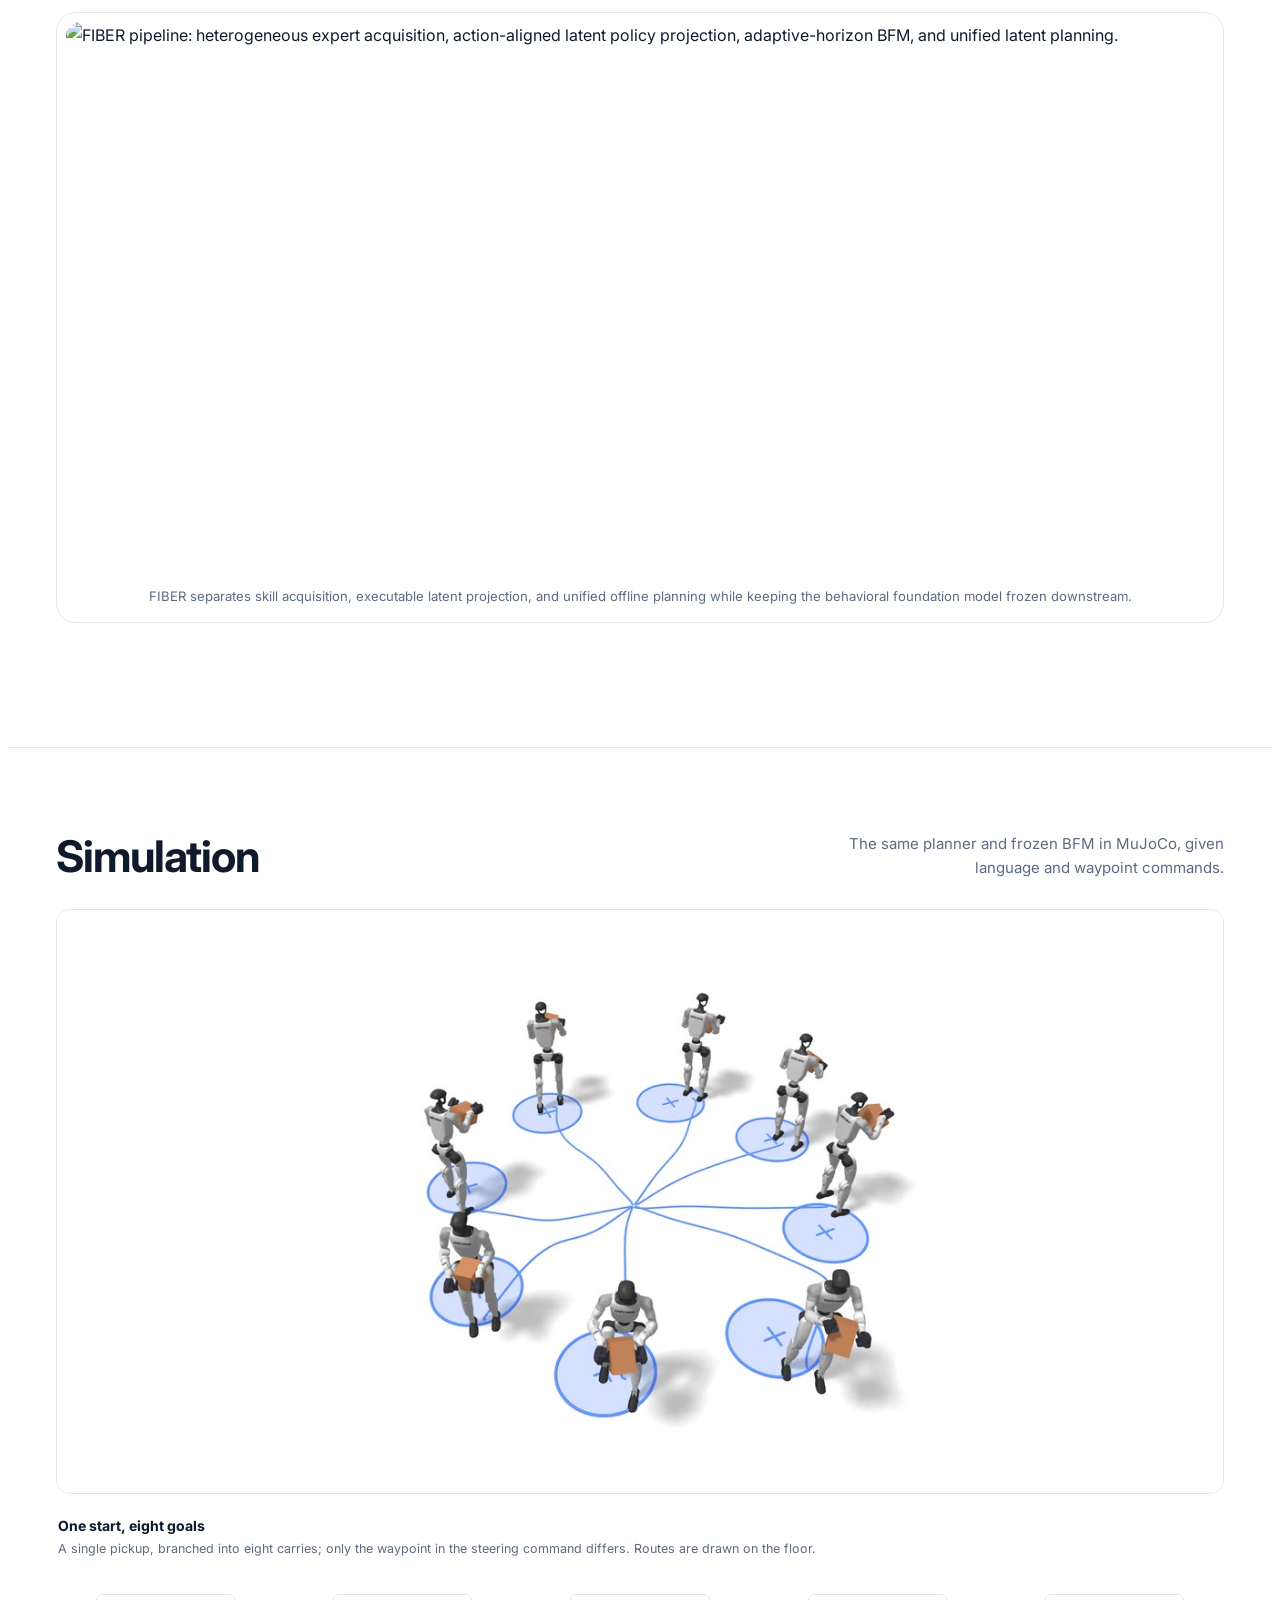
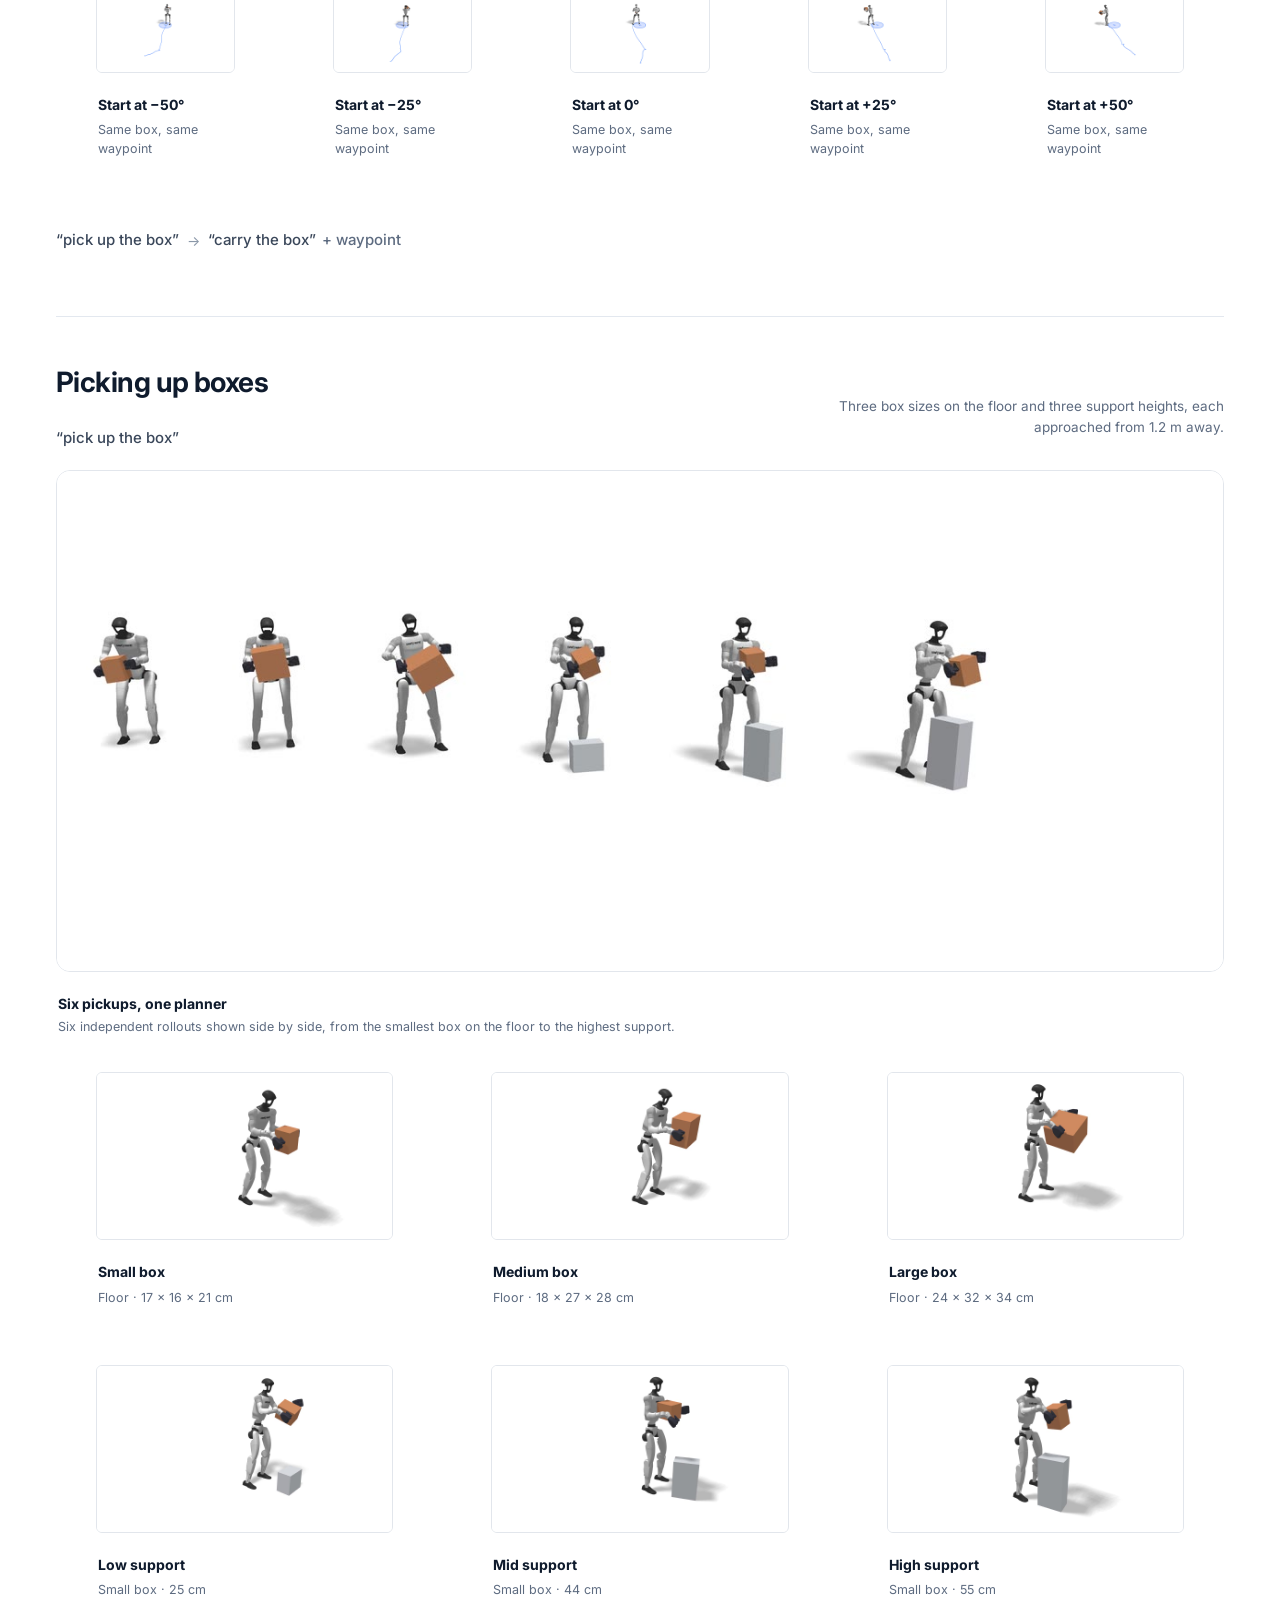
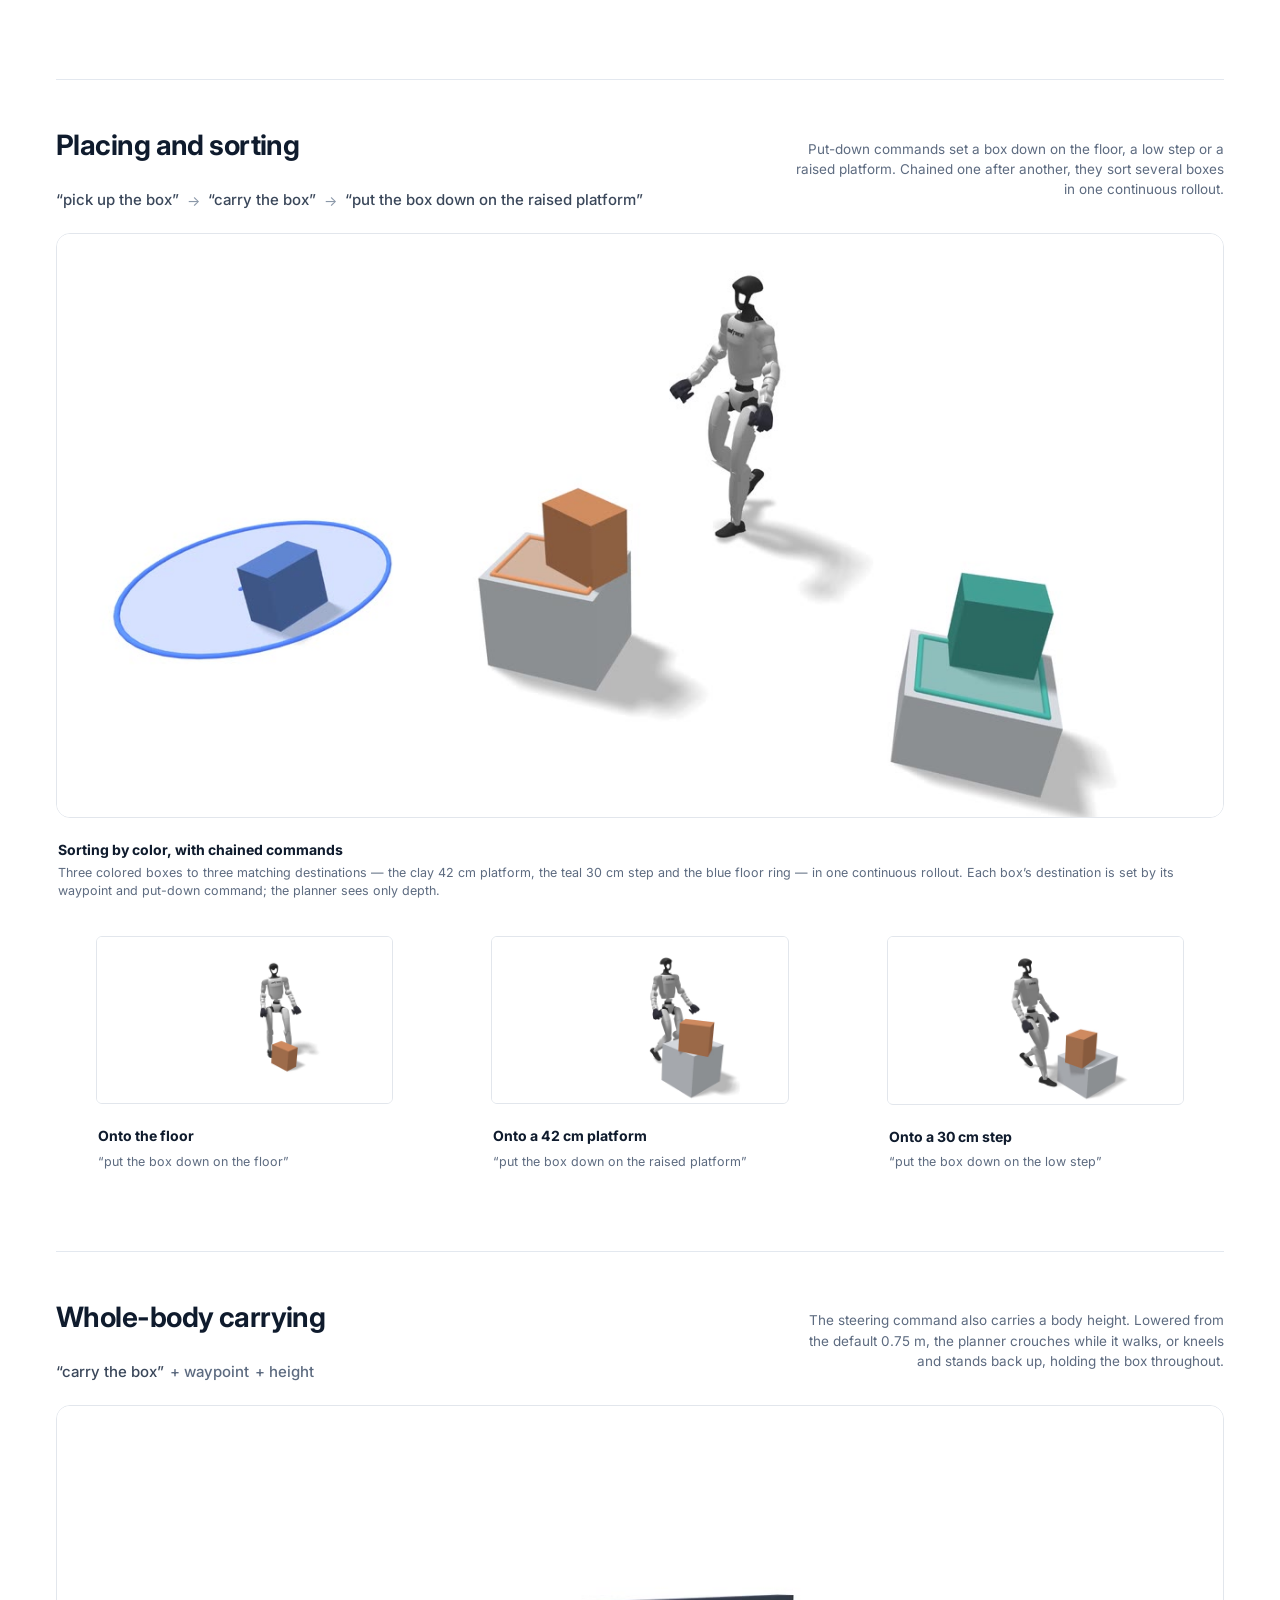
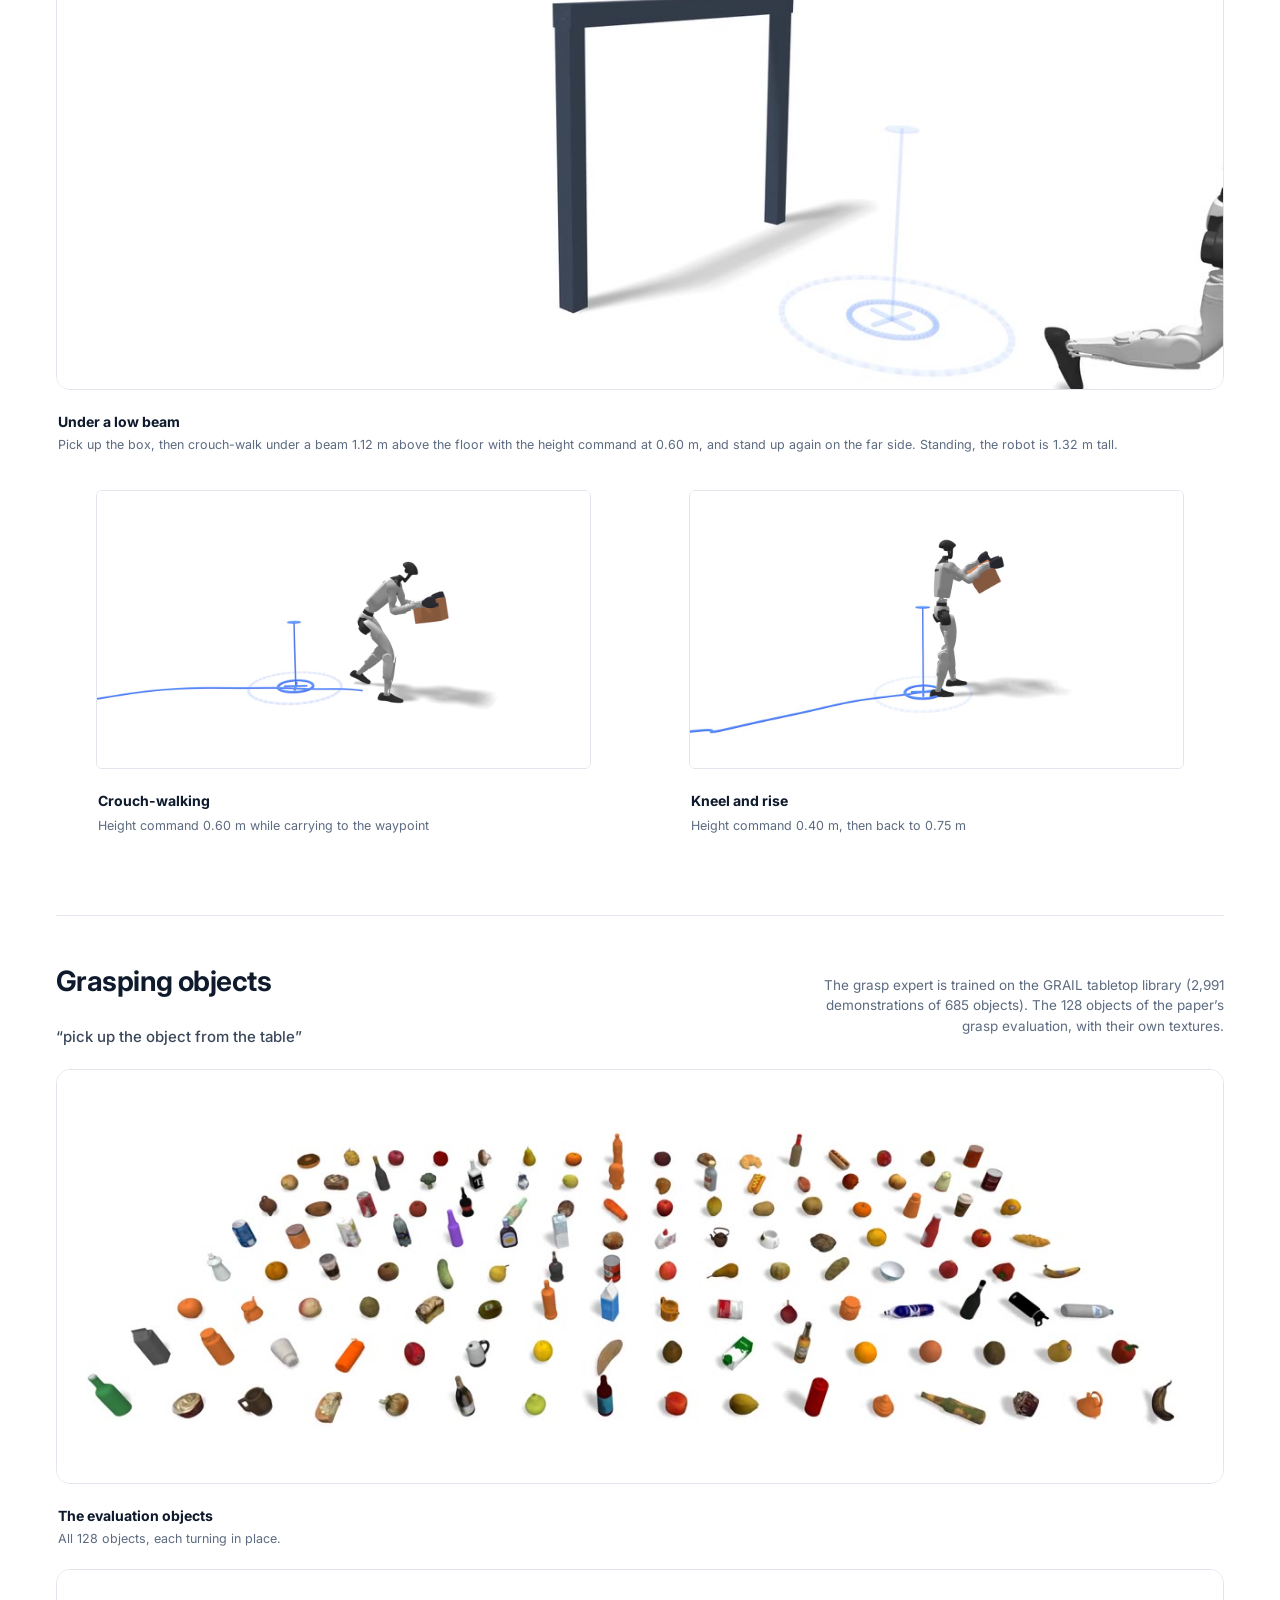
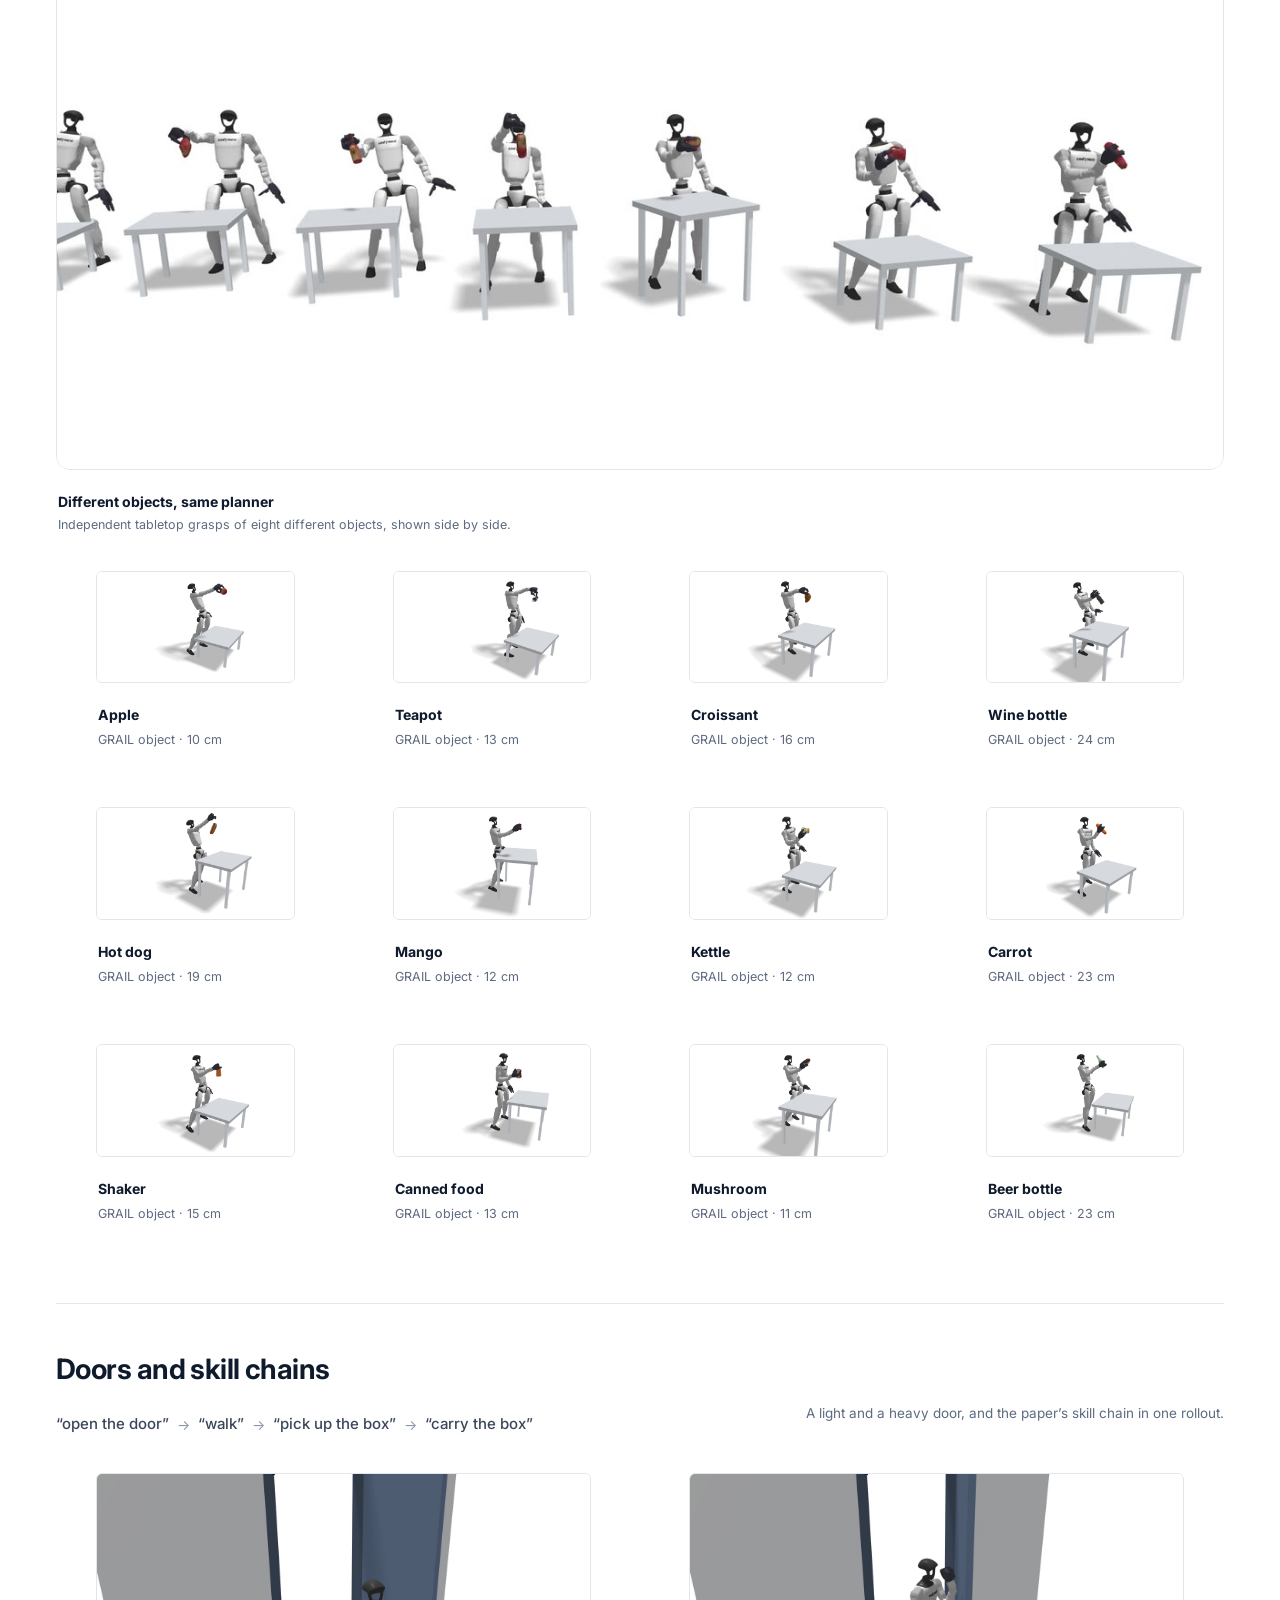
==== commit f7d8ce69: "Add arXiv button and final FIBER citation" ====
--- a/index.html
+++ b/index.html
@@ -89,6 +89,7 @@
           </div>
           <div class="hero-actions">
             <a class="hero-link" href="static/papers/FIBER.pdf" target="_blank" rel="noopener">Paper (PDF)</a>
+            <a class="hero-link" href="https://arxiv.org/abs/2610.24675" target="_blank" rel="noopener">arXiv</a>
             <span class="hero-link is-disabled" aria-disabled="true">Code (soon)</span>
             <a class="hero-link is-ghost" href="#real">Videos</a>
             <a class="hero-link is-ghost" href="#interactive">Playground</a>
@@ -669,7 +670,12 @@
           <pre id="bibtex-code"><code>@article{lin2026fiber,
   title  = {Action-Aligned Latent Planning for Versatile Humanoid Loco-Manipulation},
   author = {Lin, Yutang and Shi, Guanya and Liu, C. Karen},
-  year   = {2026}
+  year   = {2026},
+  eprint = {2610.24675},
+  archivePrefix = {arXiv},
+  primaryClass = {cs.RO},
+  doi = {10.48550/arXiv.2610.24675},
+  url = {https://arxiv.org/abs/2610.24675}
 }</code></pre>
         </div>
         </div>
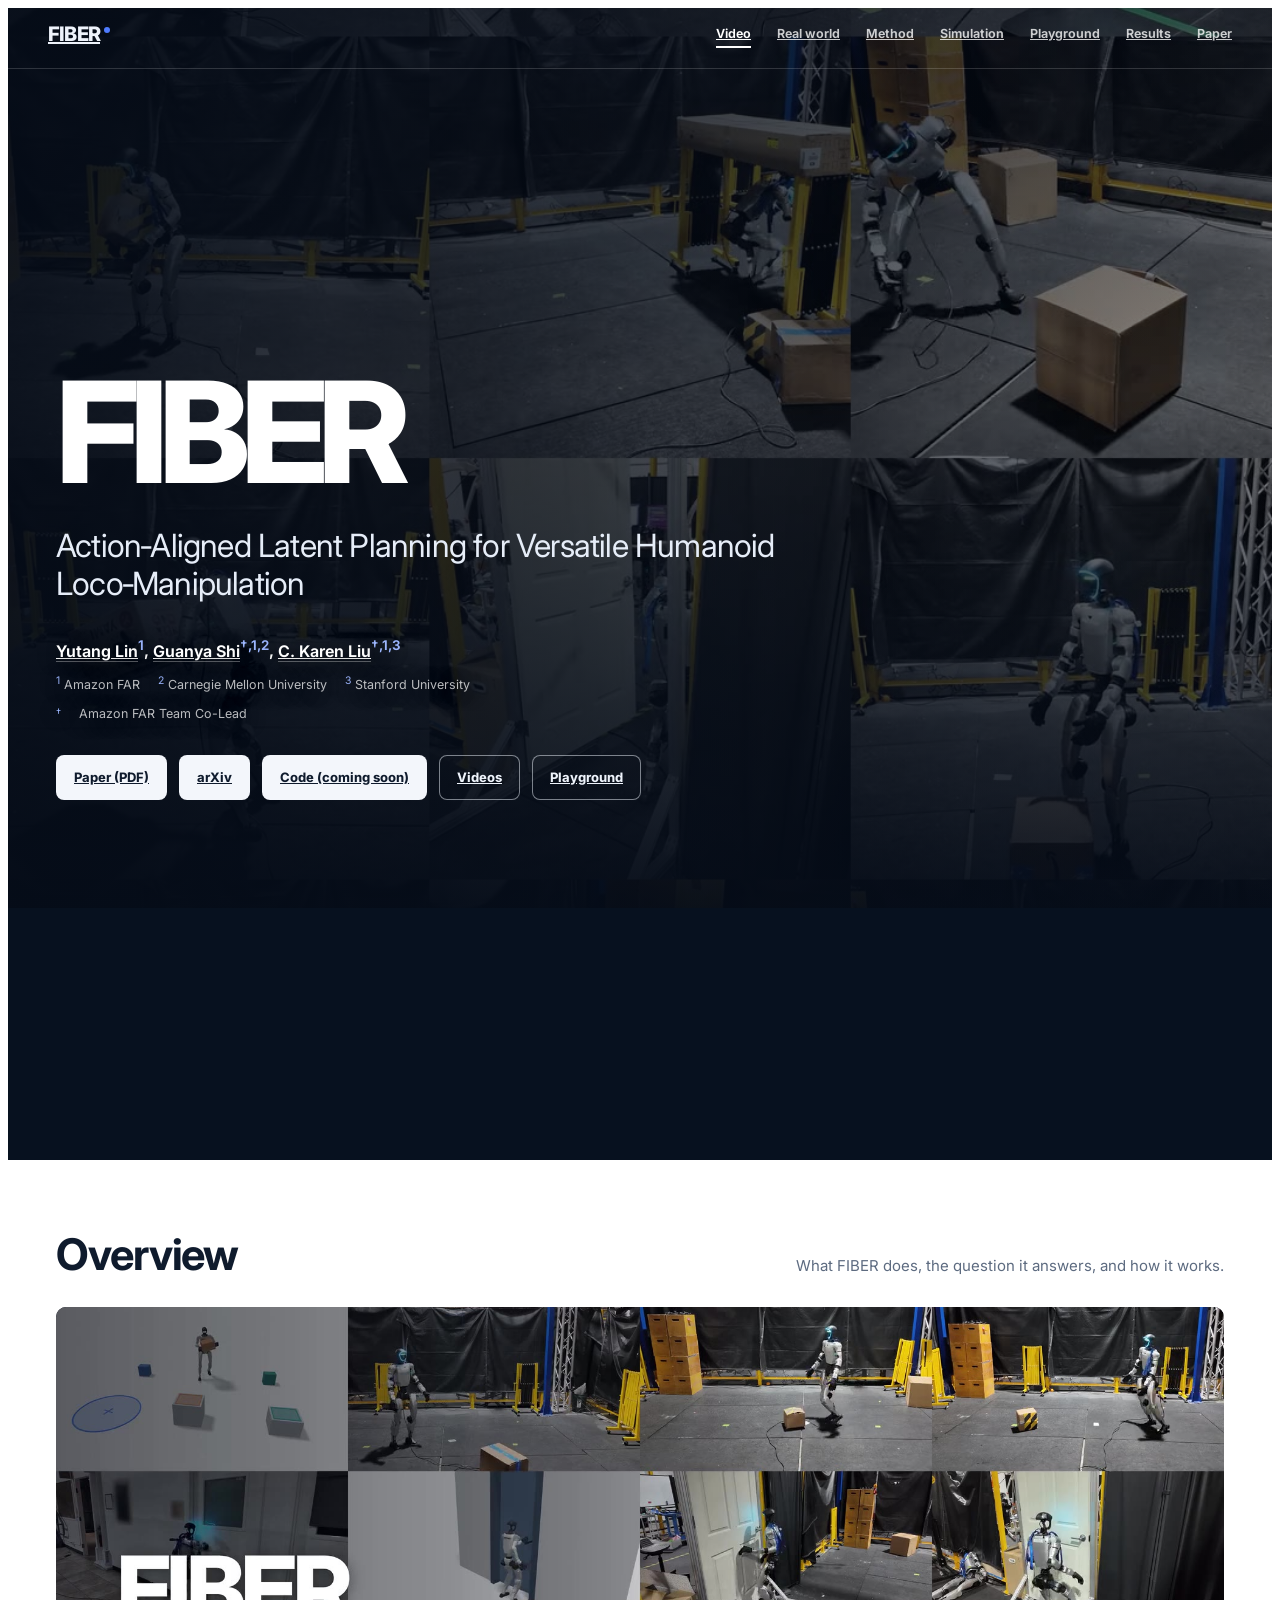
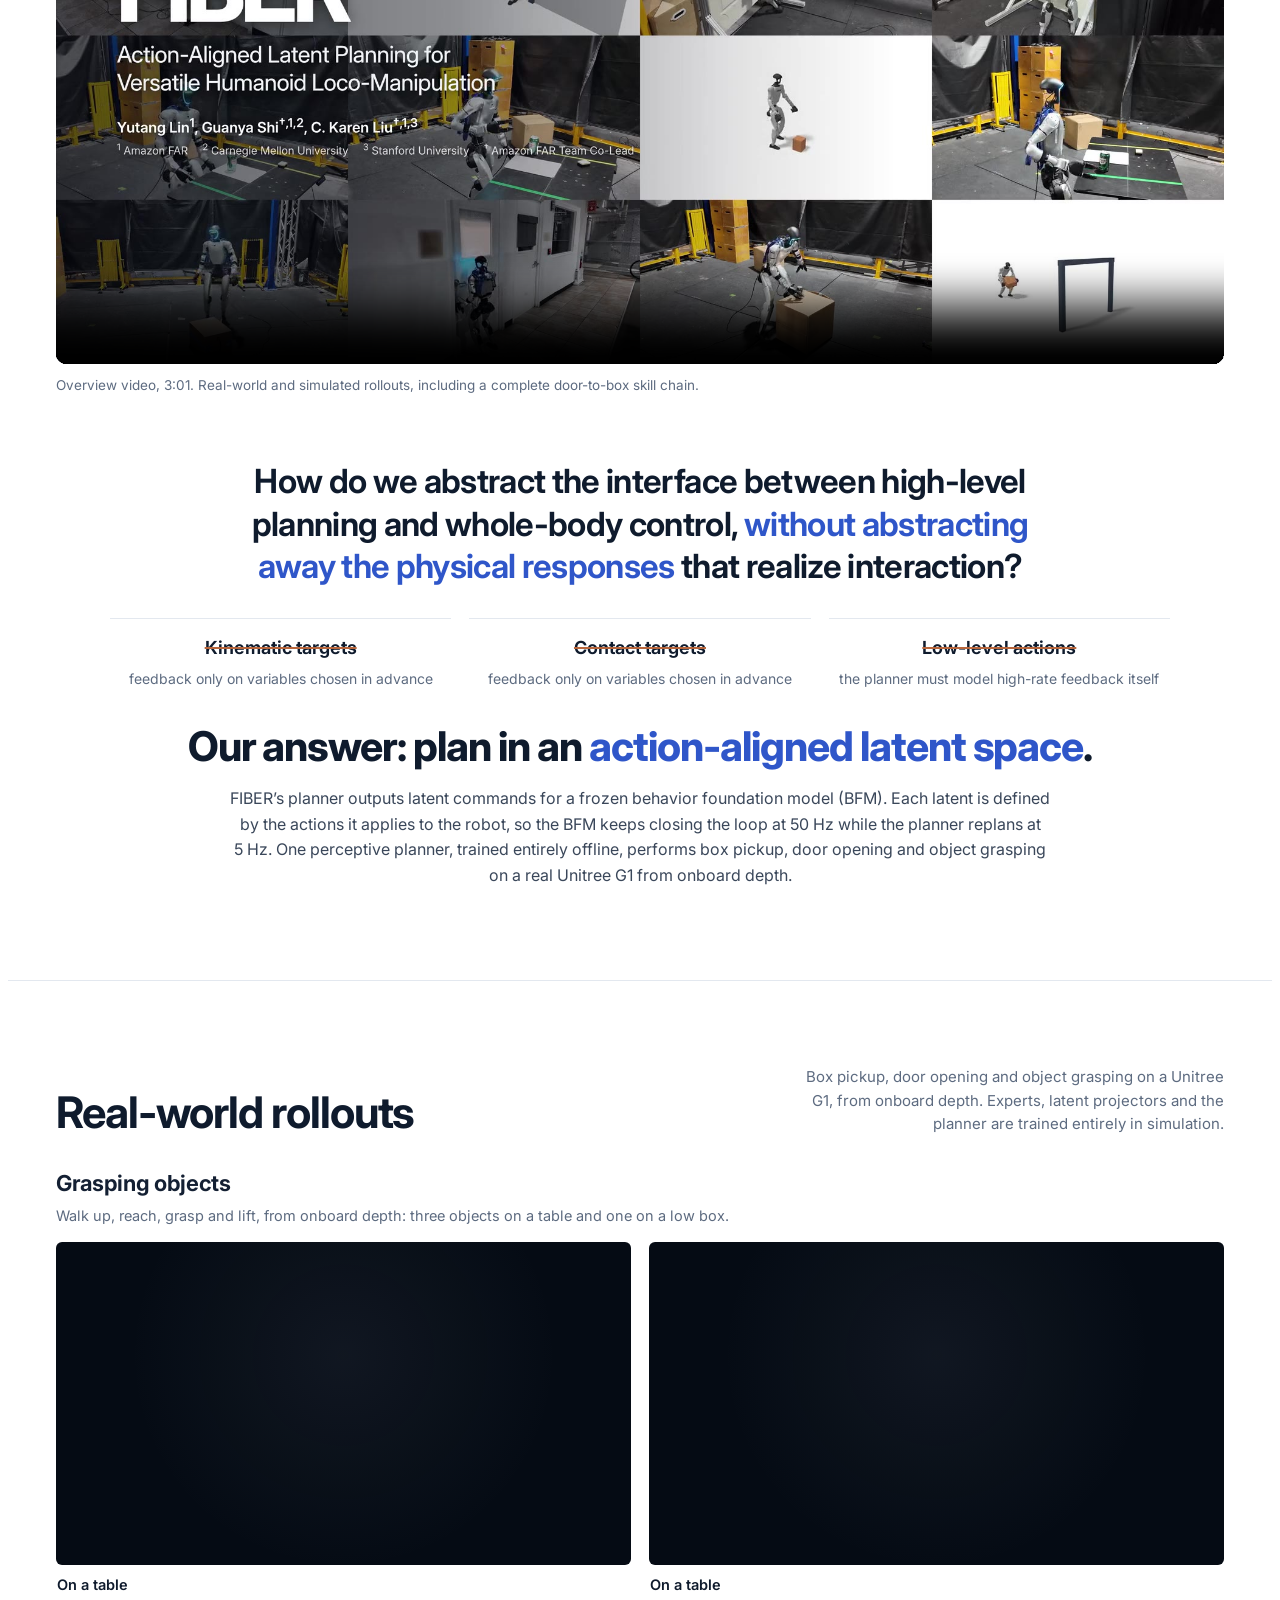
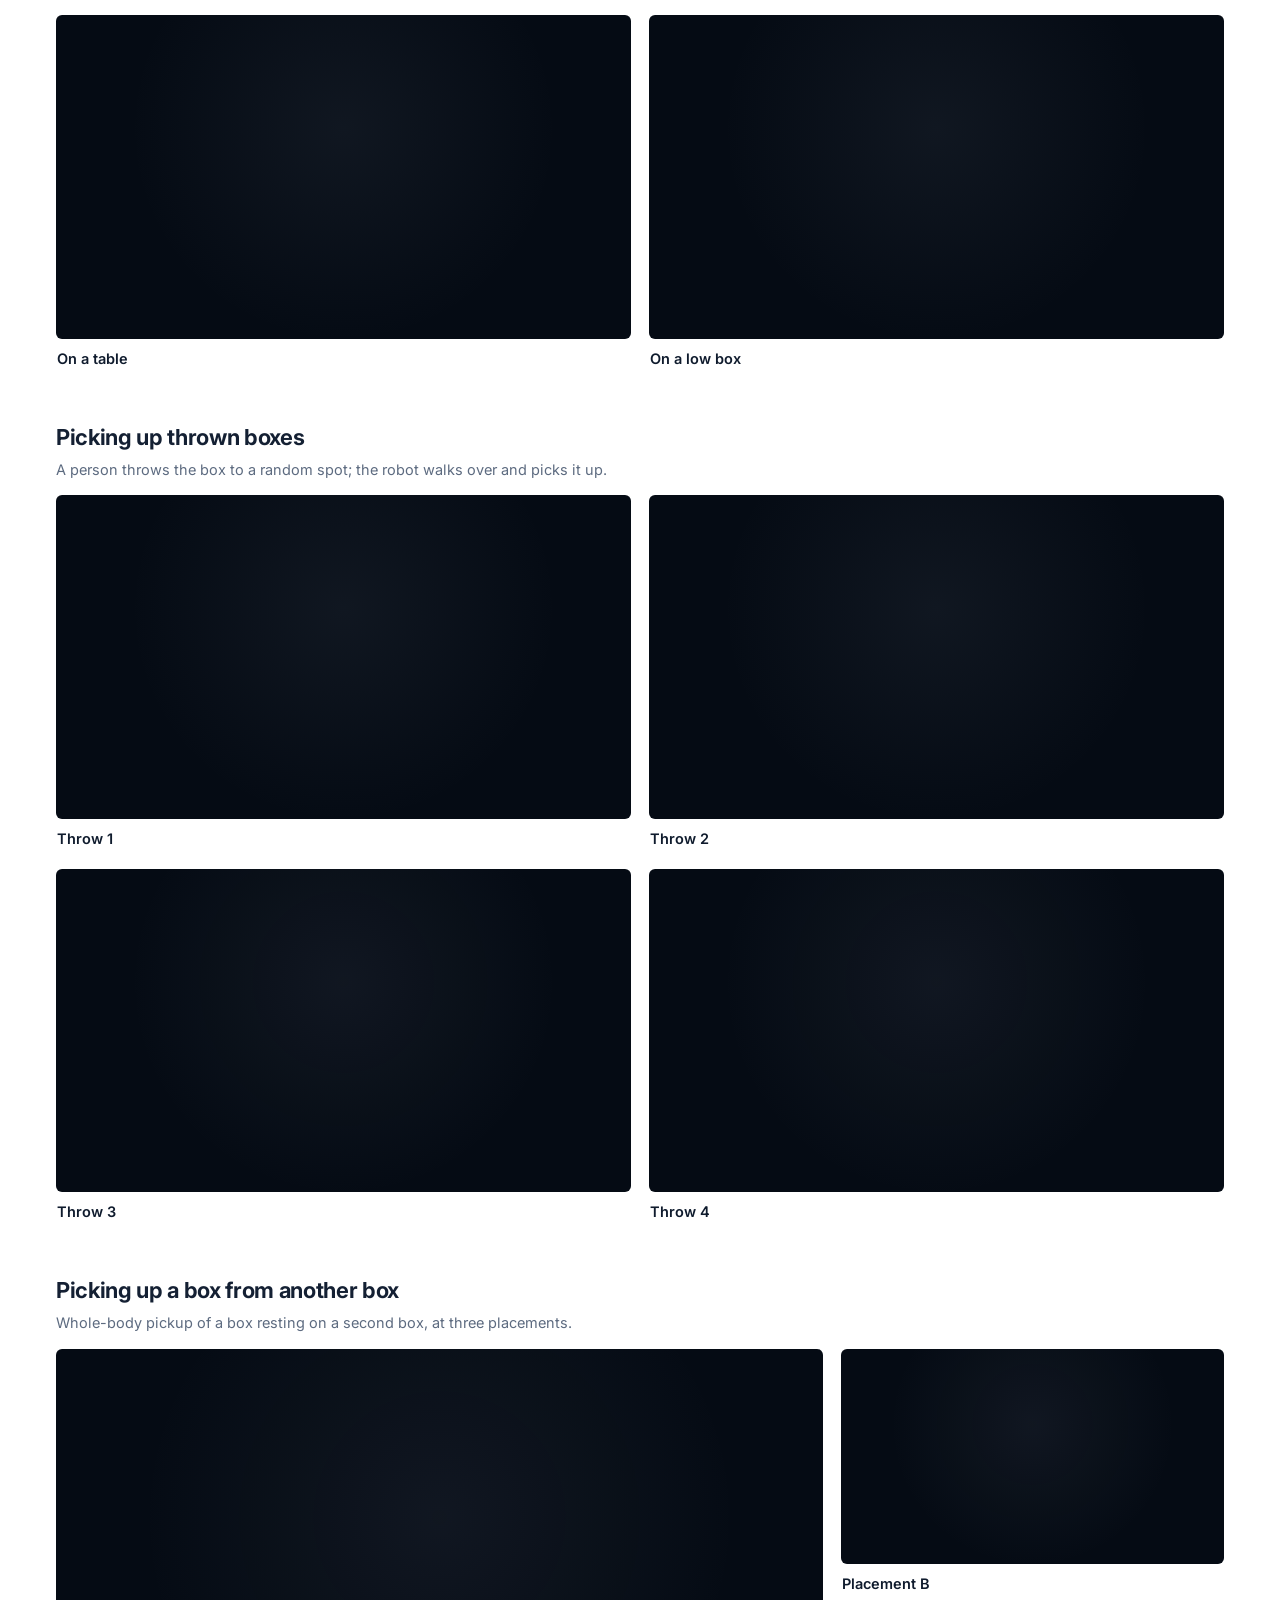
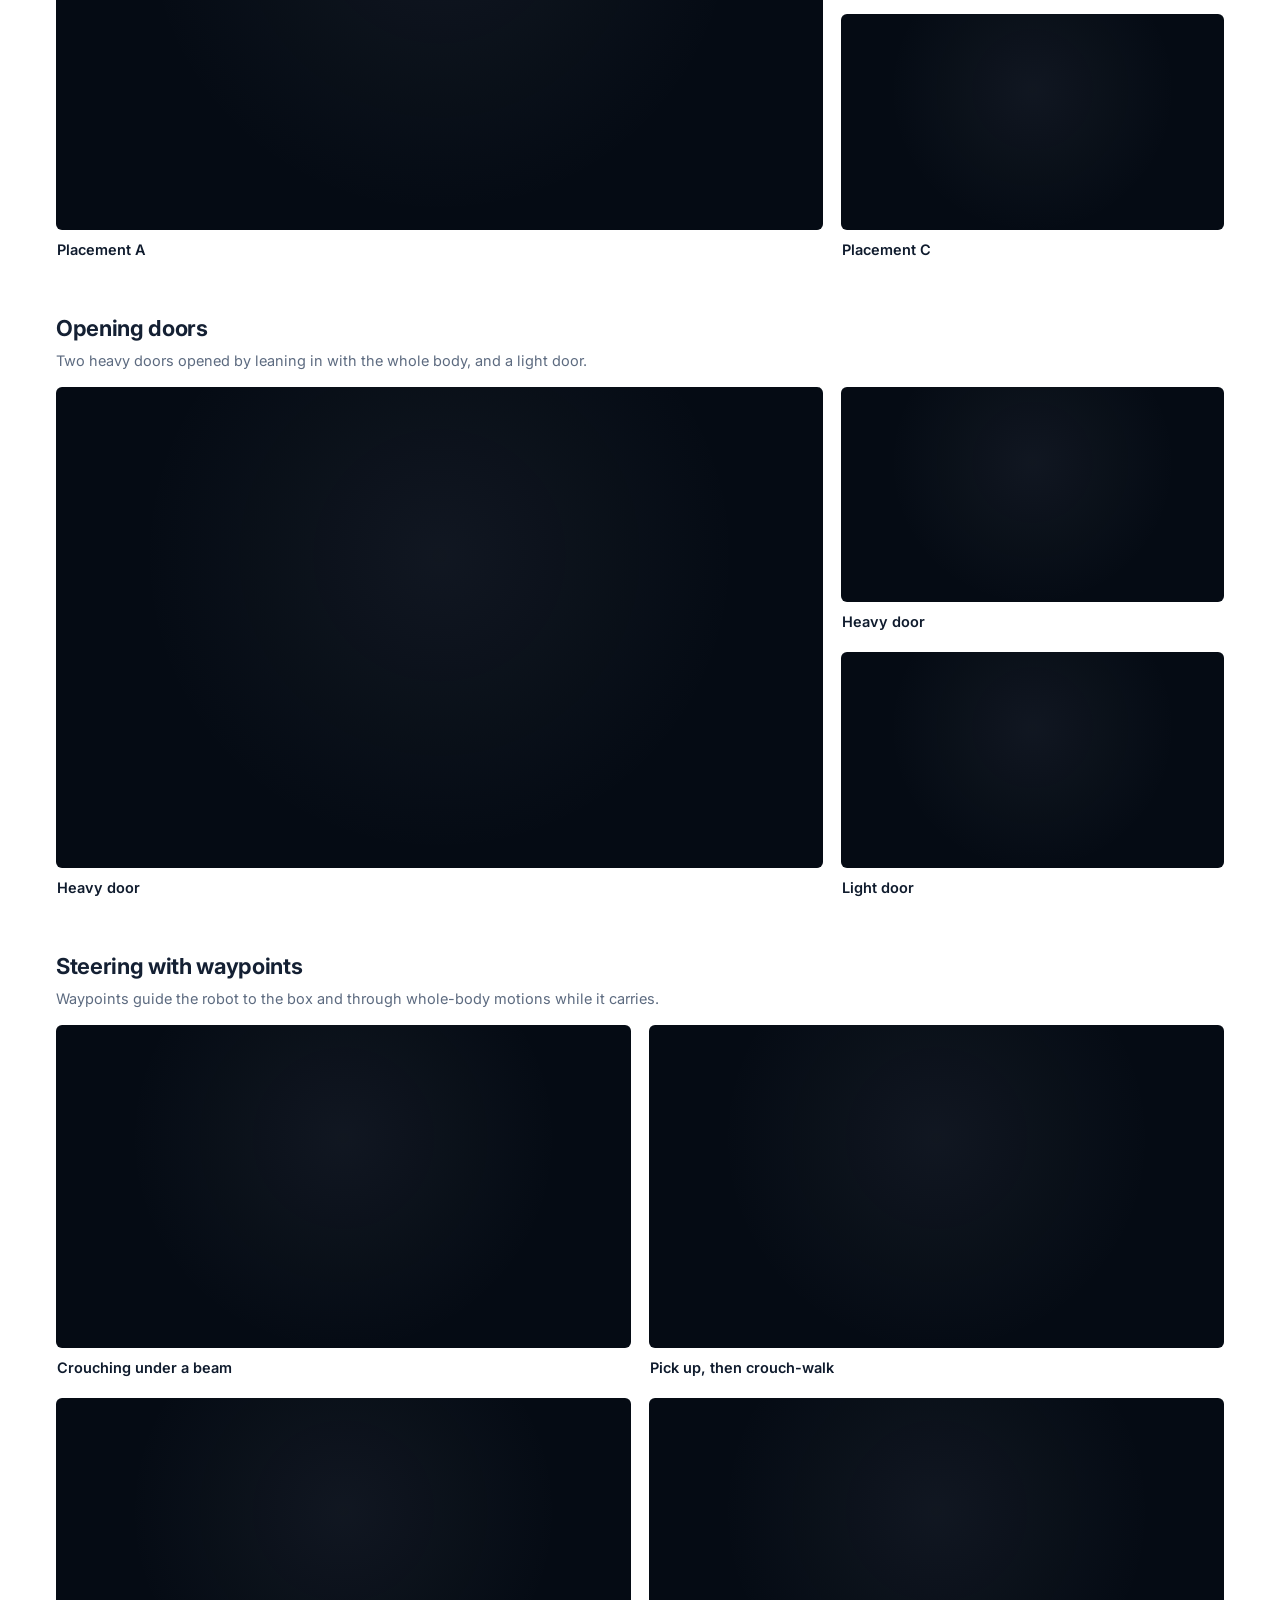
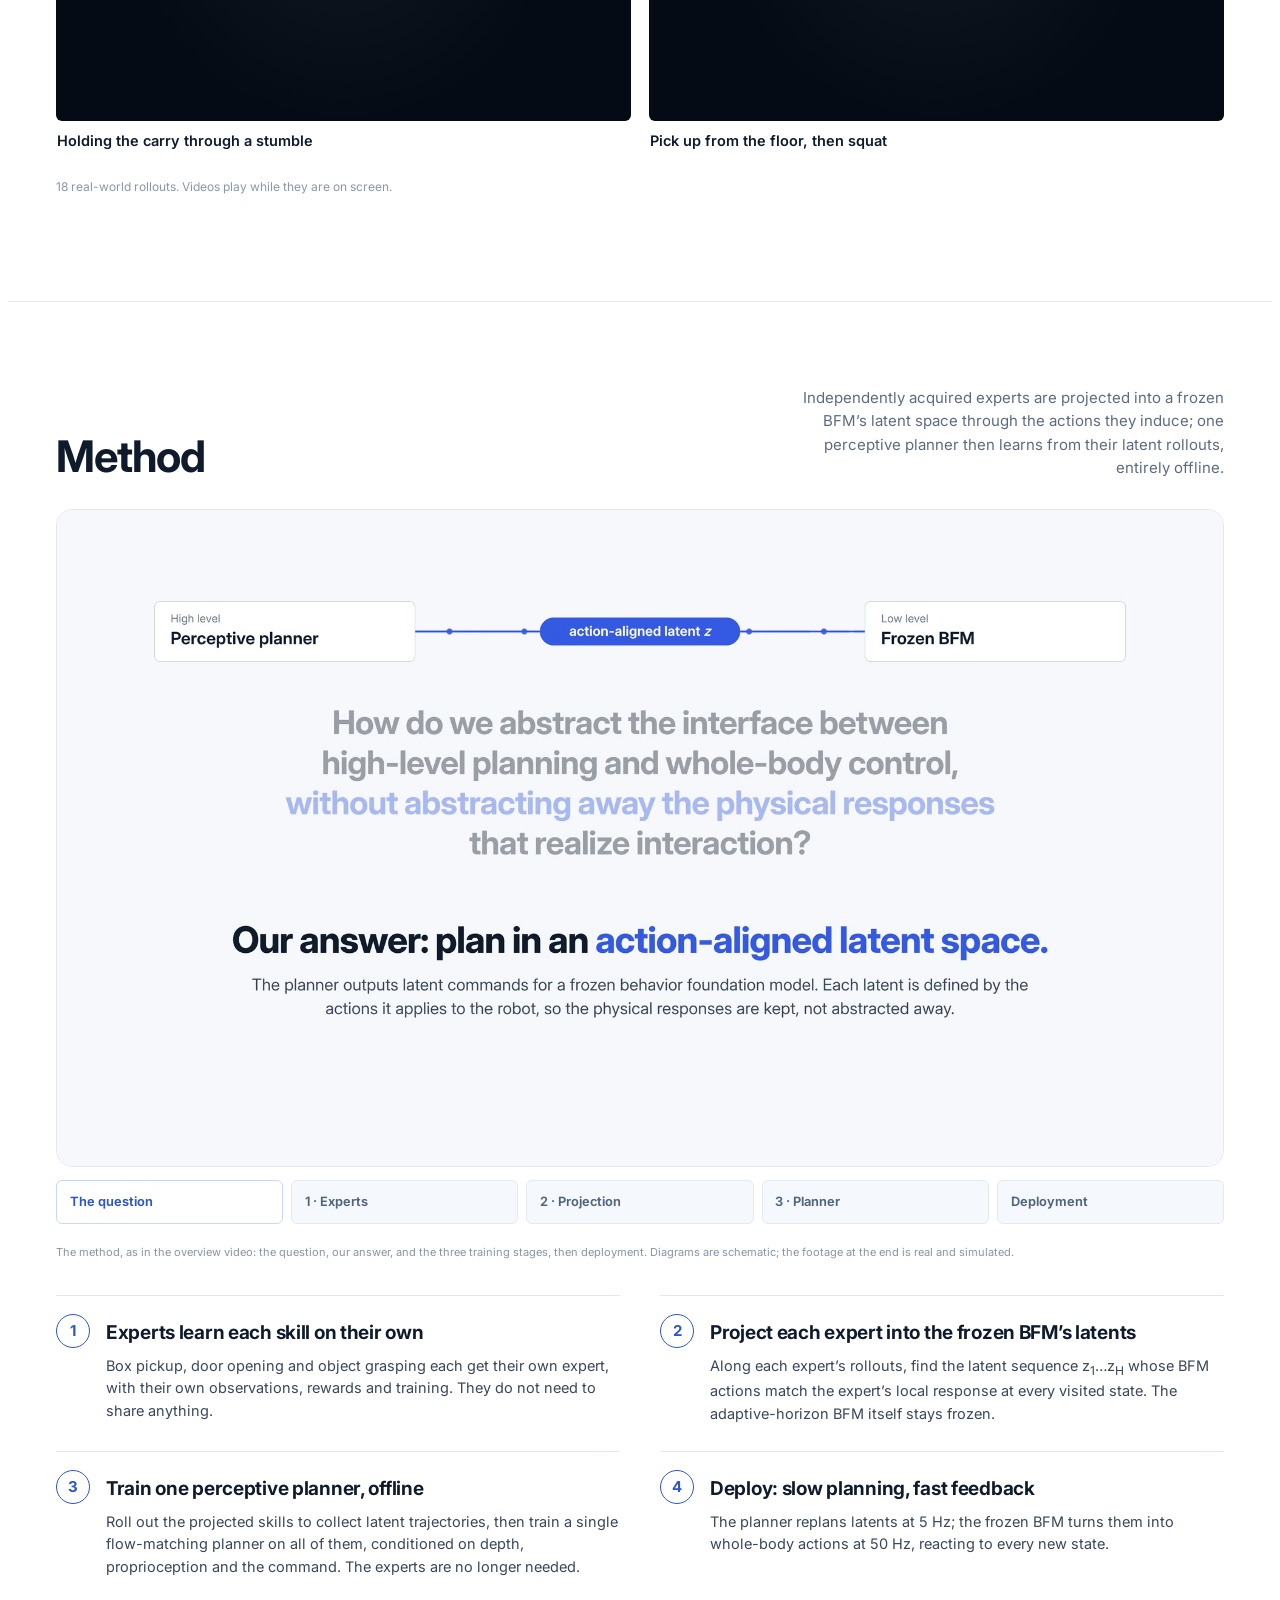
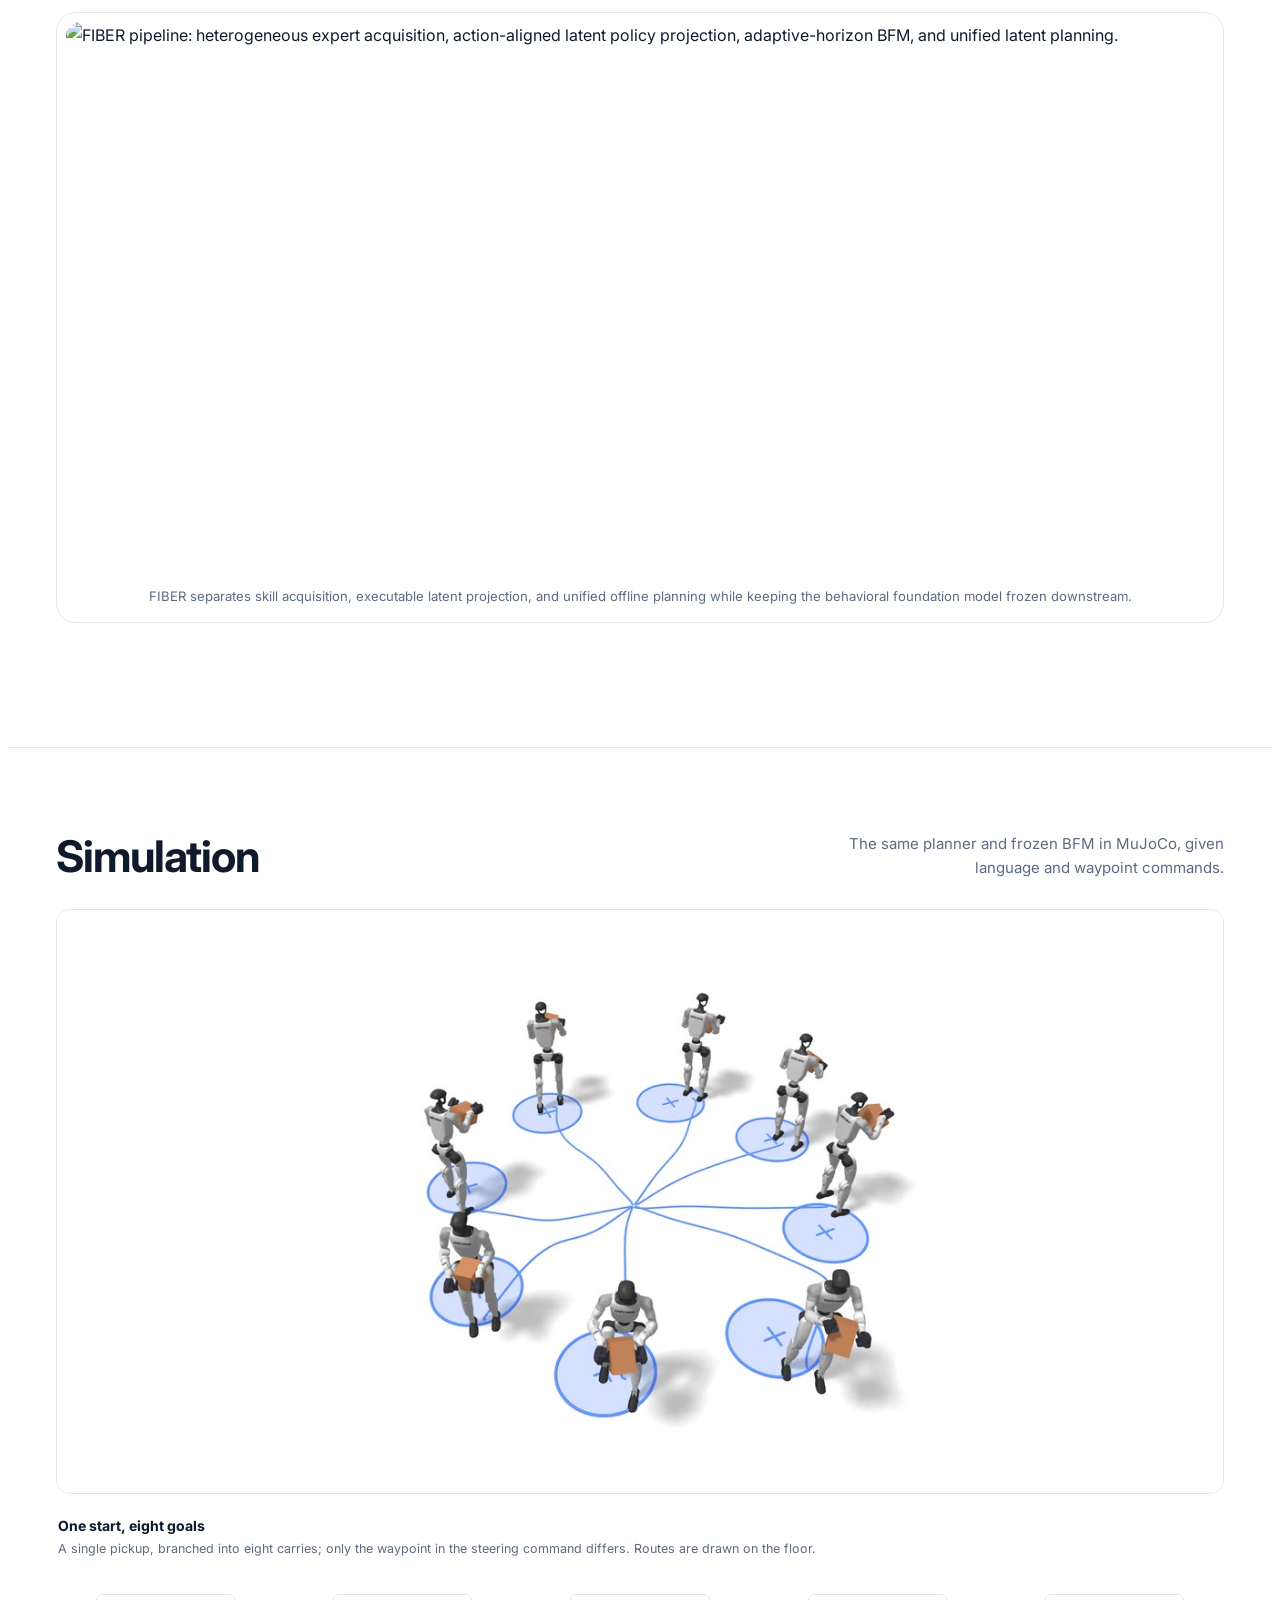
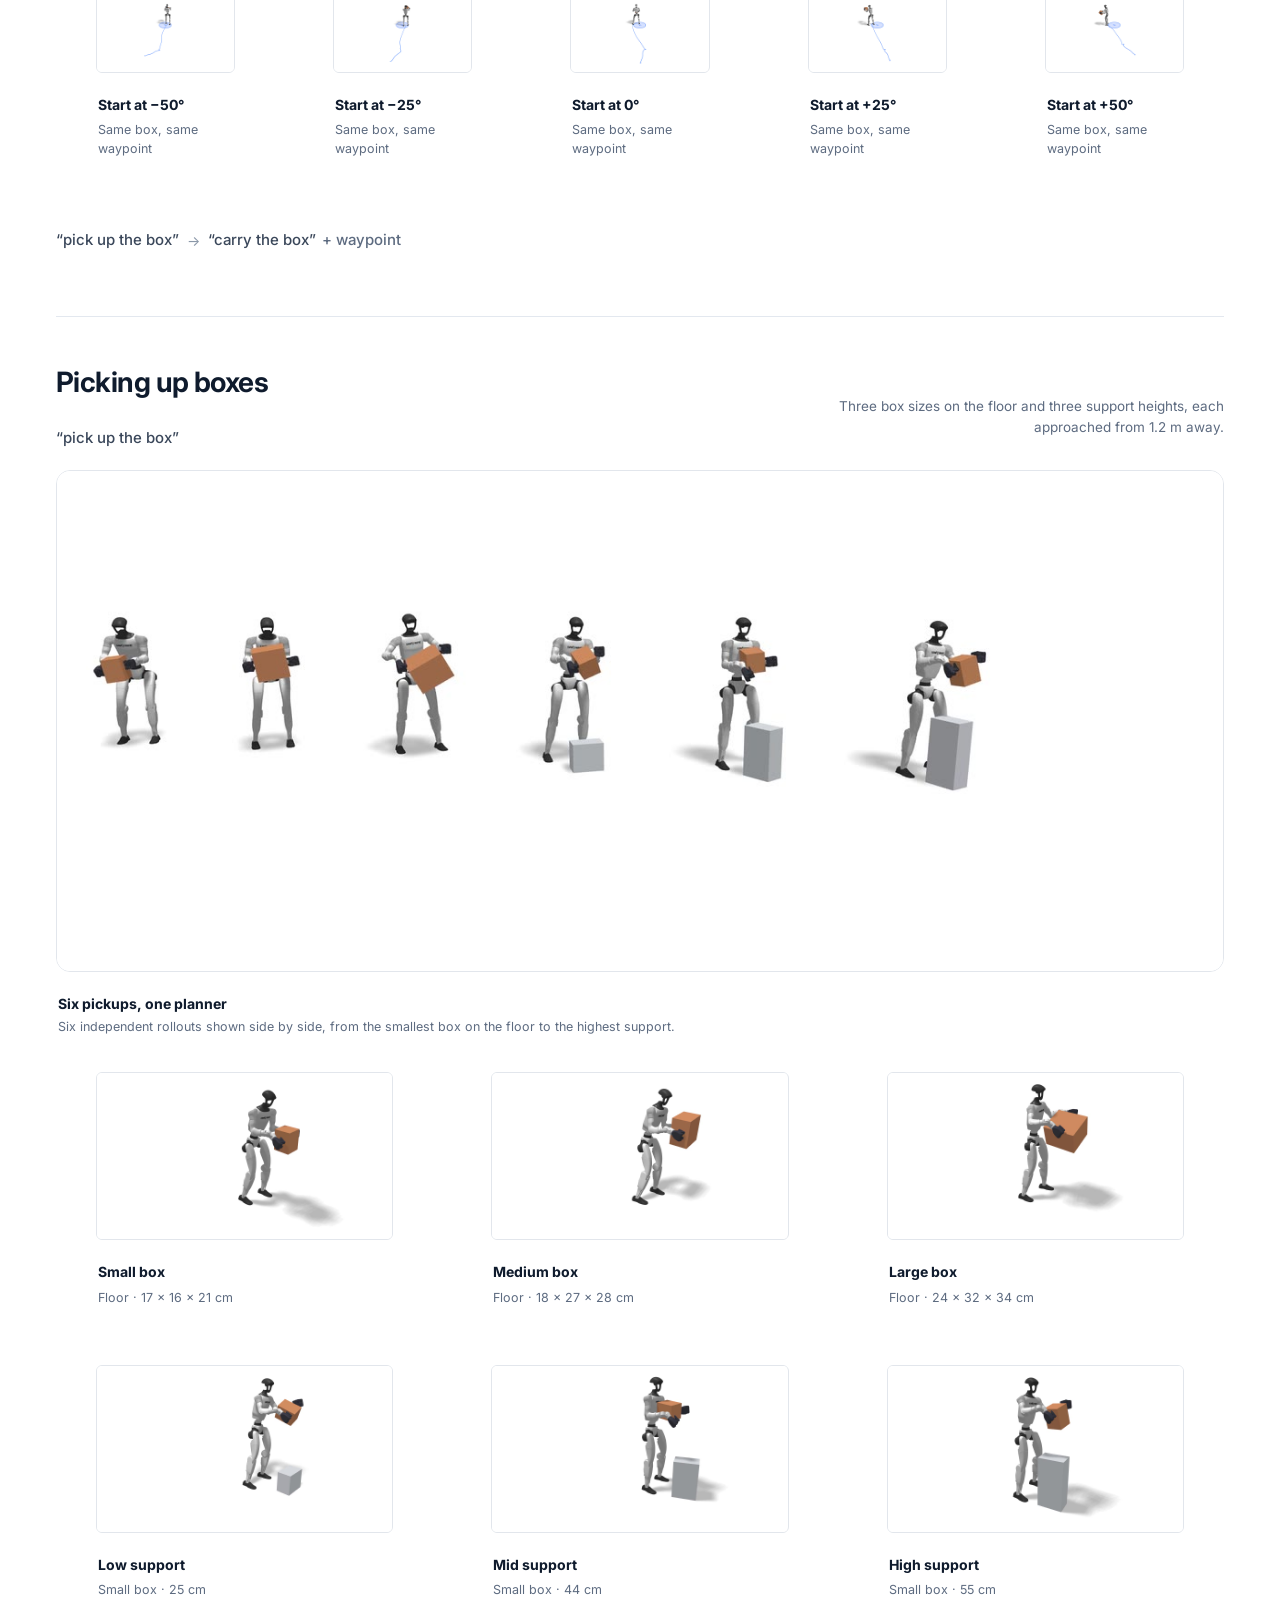
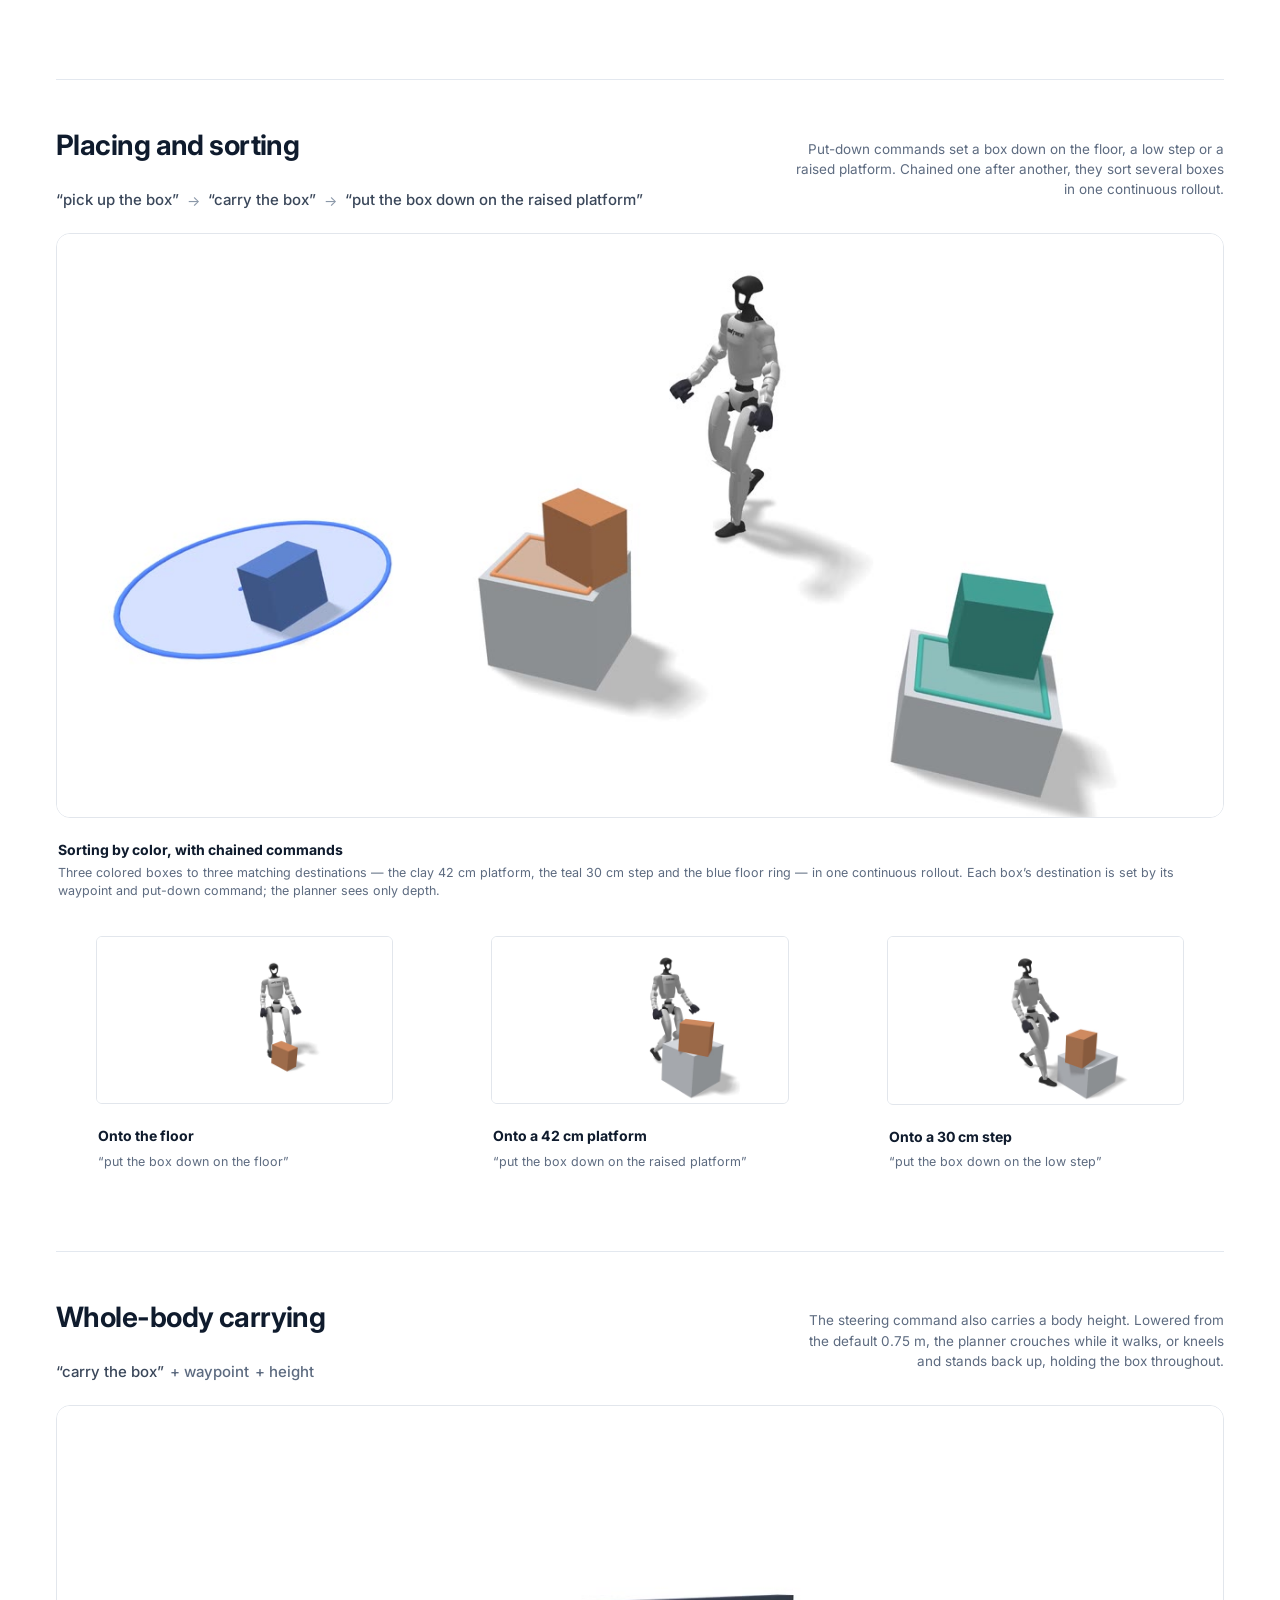
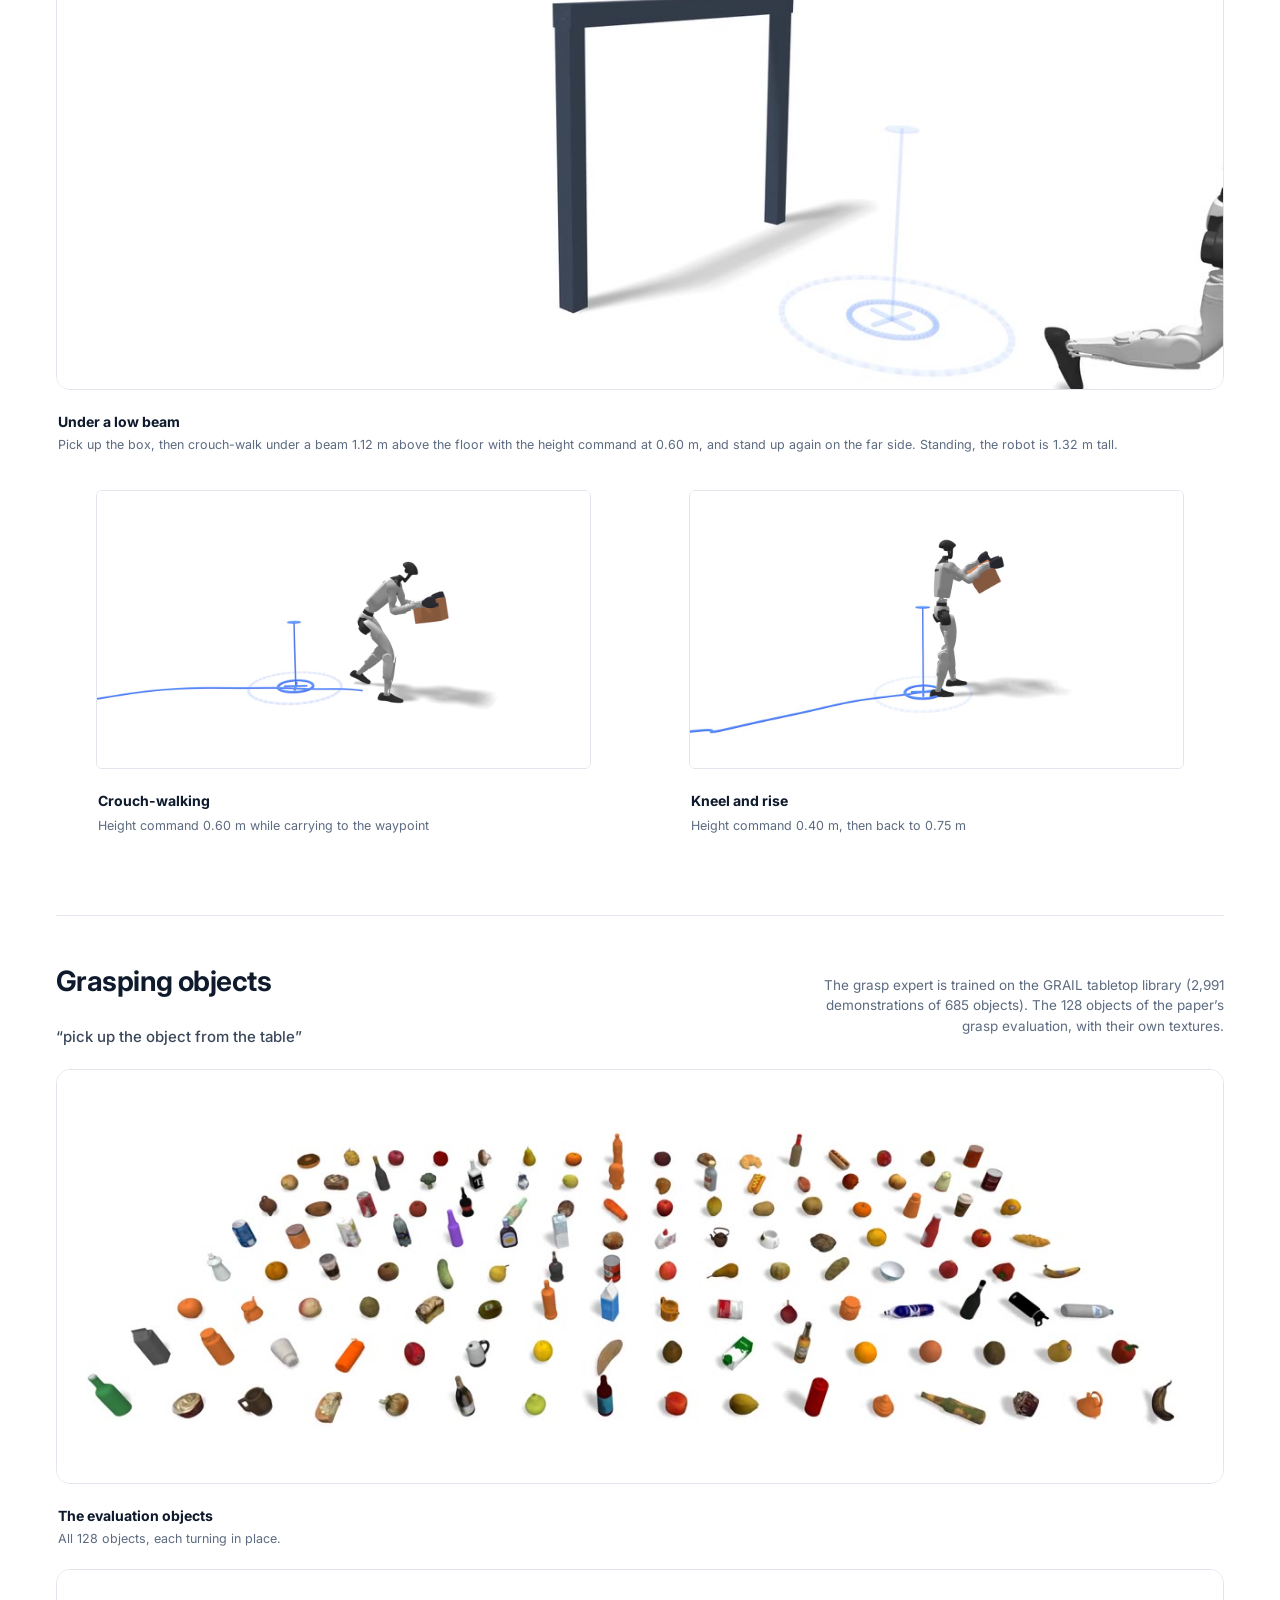
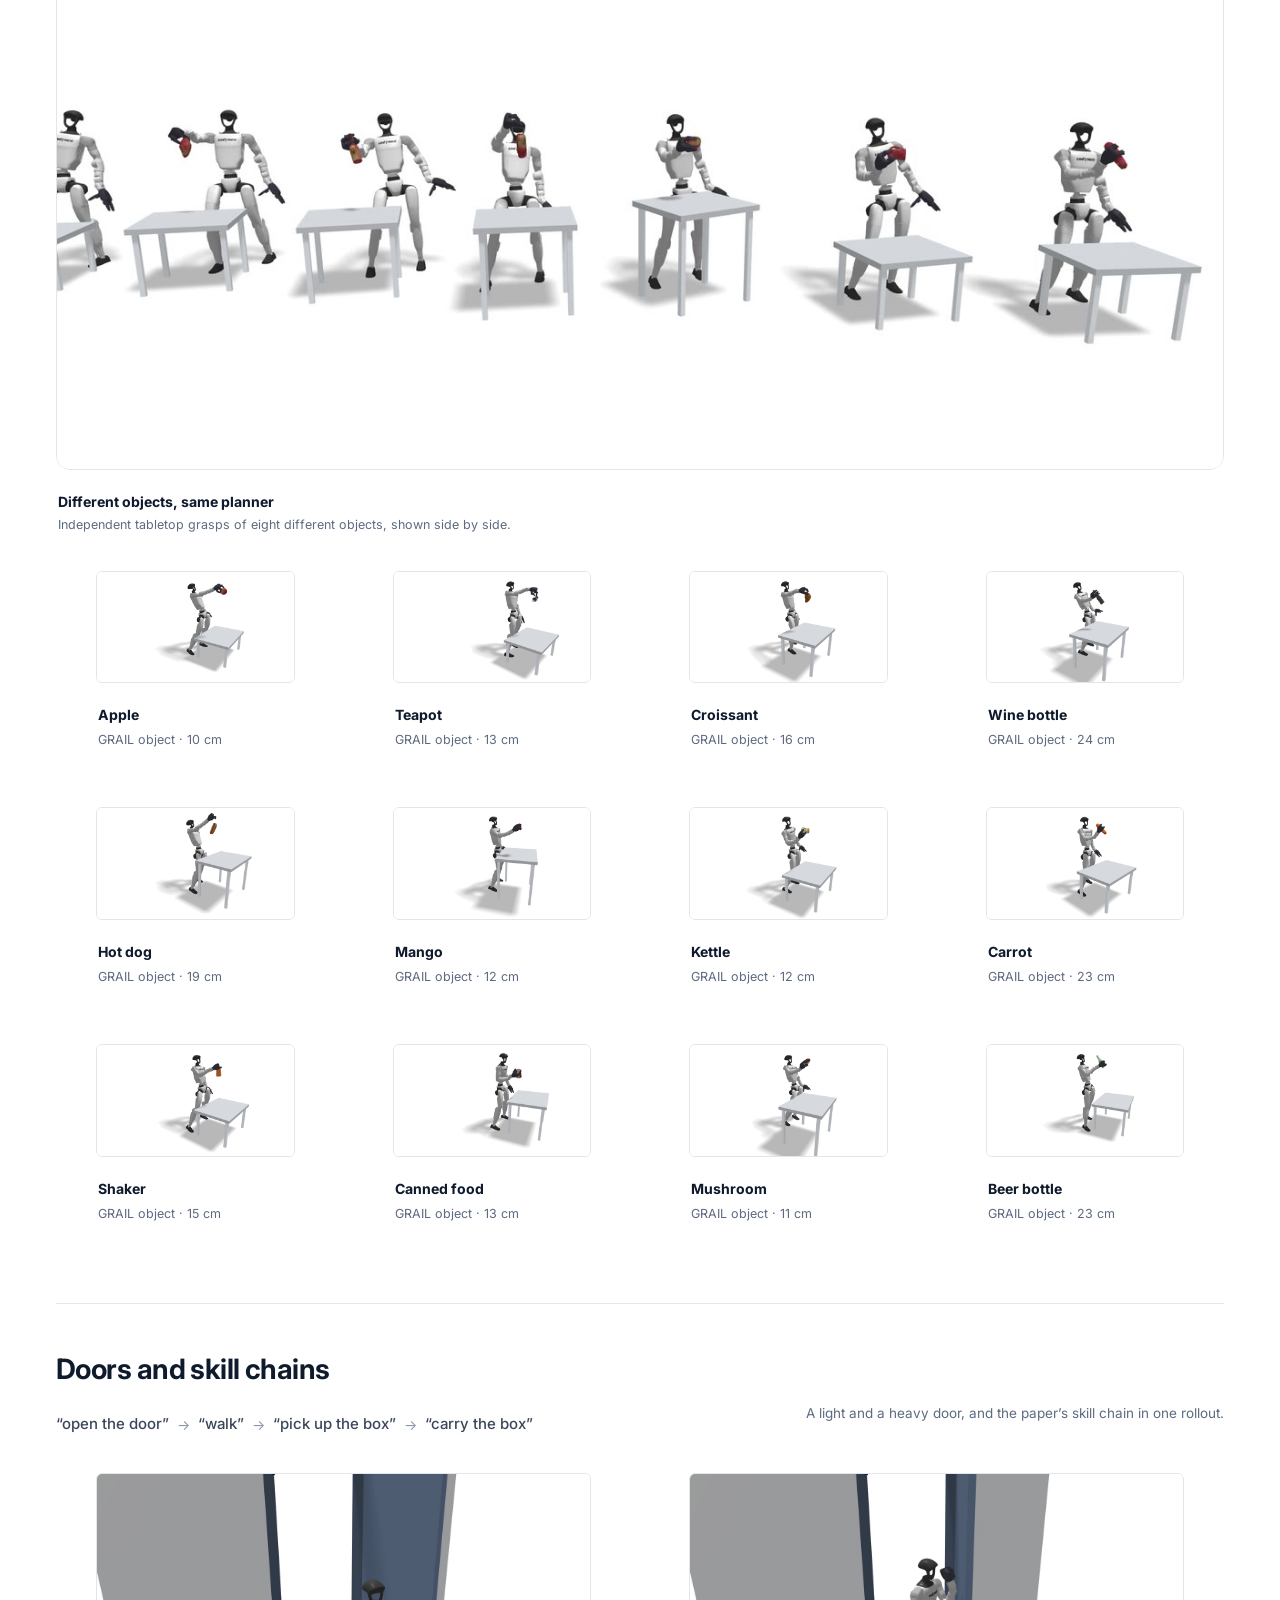
==== commit f62498bd: "Link forthcoming FIBER code and omit DOI" ====
--- a/index.html
+++ b/index.html
@@ -90,7 +90,7 @@
           <div class="hero-actions">
             <a class="hero-link" href="static/papers/FIBER.pdf" target="_blank" rel="noopener">Paper (PDF)</a>
             <a class="hero-link" href="https://arxiv.org/abs/2610.24675" target="_blank" rel="noopener">arXiv</a>
-            <span class="hero-link is-disabled" aria-disabled="true">Code (soon)</span>
+            <a class="hero-link" href="https://github.com/Yutang-Lin/FIBER" target="_blank" rel="noopener">Code (coming soon)</a>
             <a class="hero-link is-ghost" href="#real">Videos</a>
             <a class="hero-link is-ghost" href="#interactive">Playground</a>
           </div>
@@ -667,14 +667,13 @@
             <span>BibTeX</span>
             <button type="button" class="copy-bibtex" id="copy-bibtex" onclick="copyBibTeX()">Copy</button>
           </div>
-          <pre id="bibtex-code"><code>@article{lin2026fiber,
+          <pre id="bibtex-code"><code>@misc{lin2026fiber,
   title  = {Action-Aligned Latent Planning for Versatile Humanoid Loco-Manipulation},
   author = {Lin, Yutang and Shi, Guanya and Liu, C. Karen},
   year   = {2026},
   eprint = {2610.24675},
   archivePrefix = {arXiv},
   primaryClass = {cs.RO},
-  doi = {10.48550/arXiv.2610.24675},
   url = {https://arxiv.org/abs/2610.24675}
 }</code></pre>
         </div>
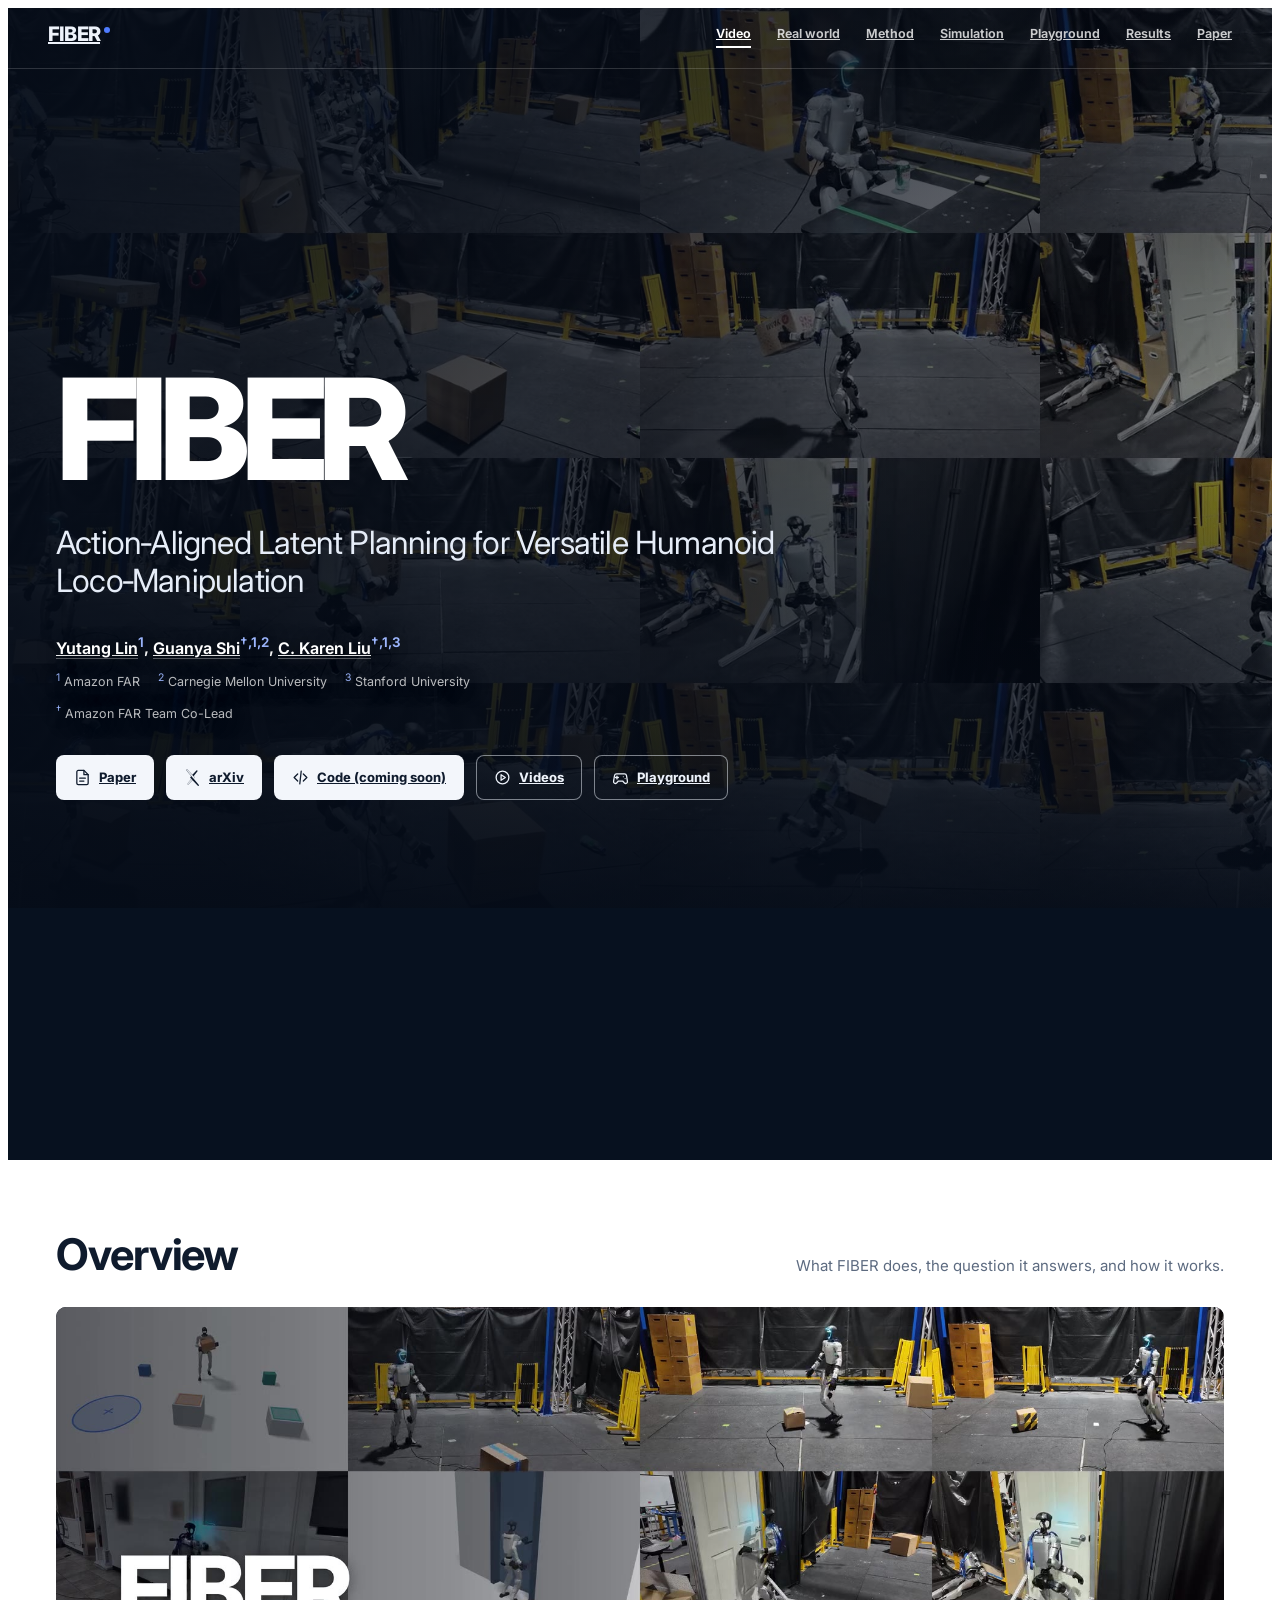
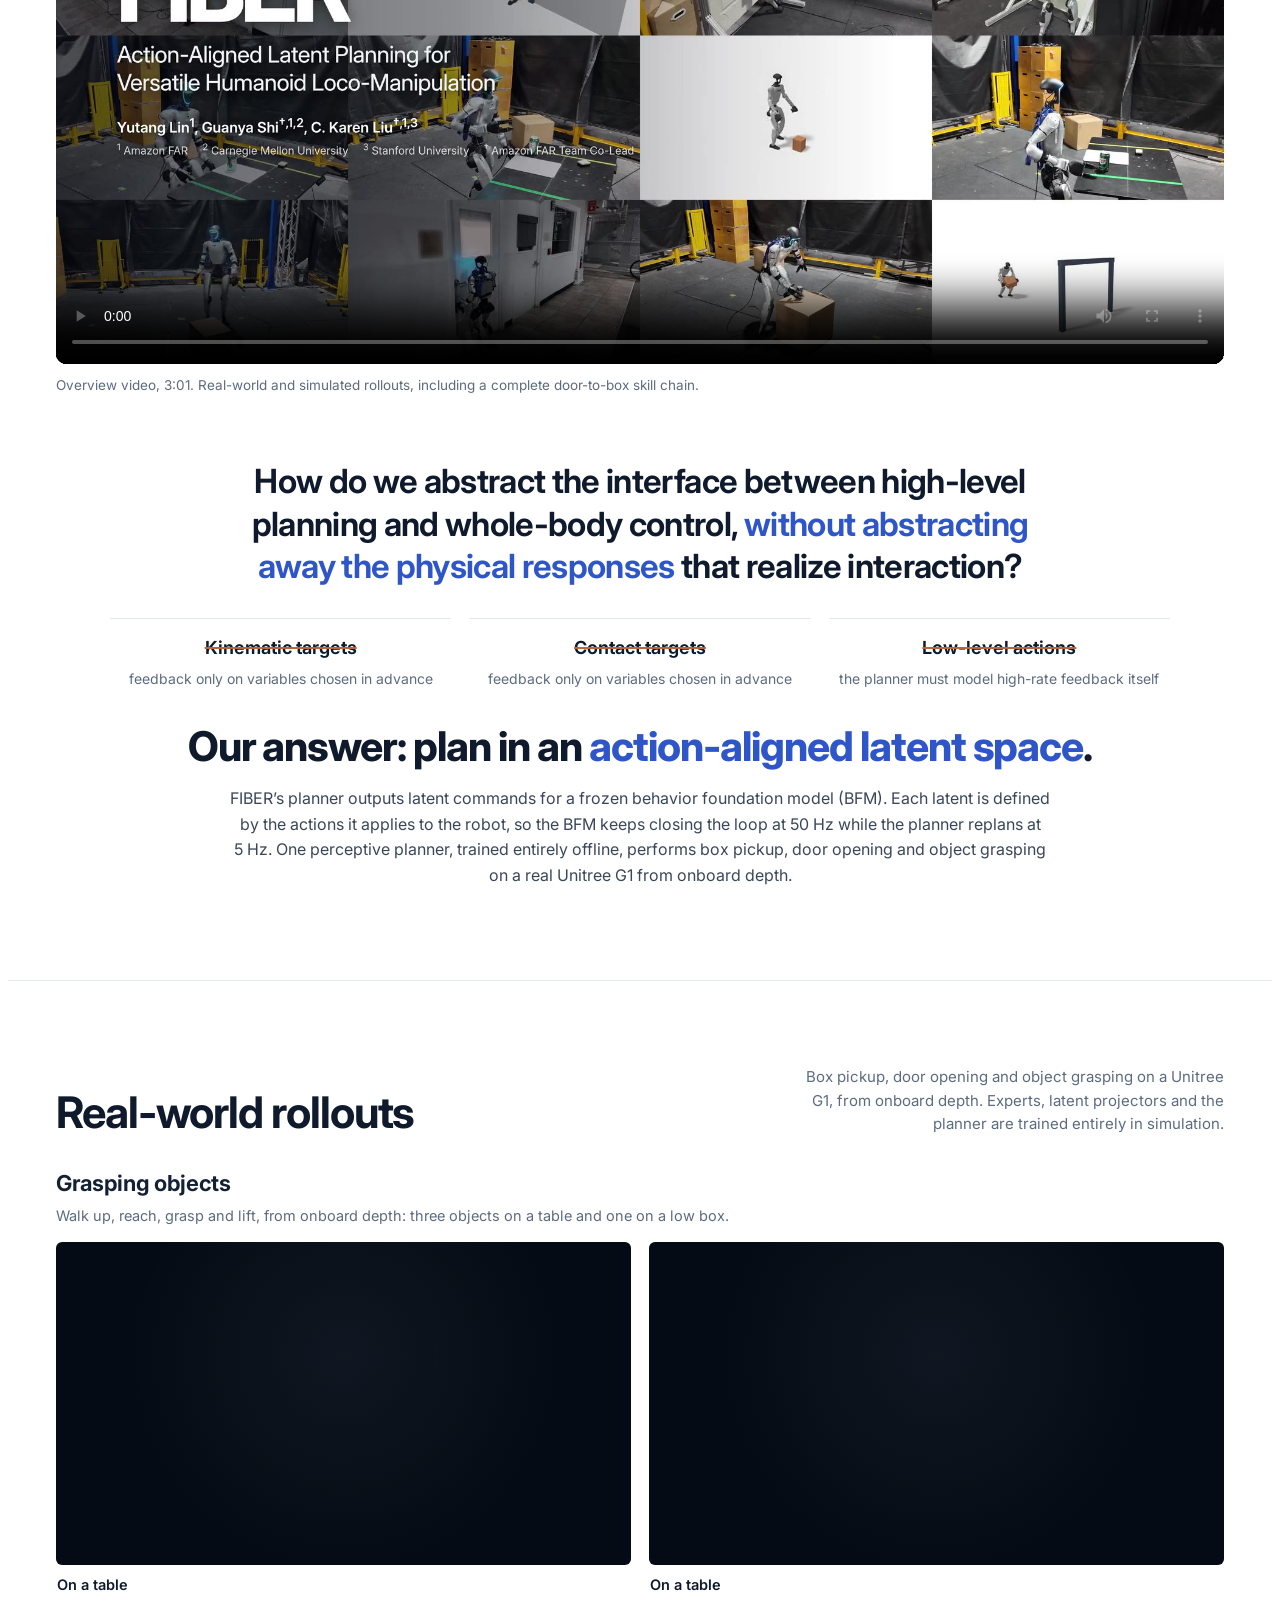
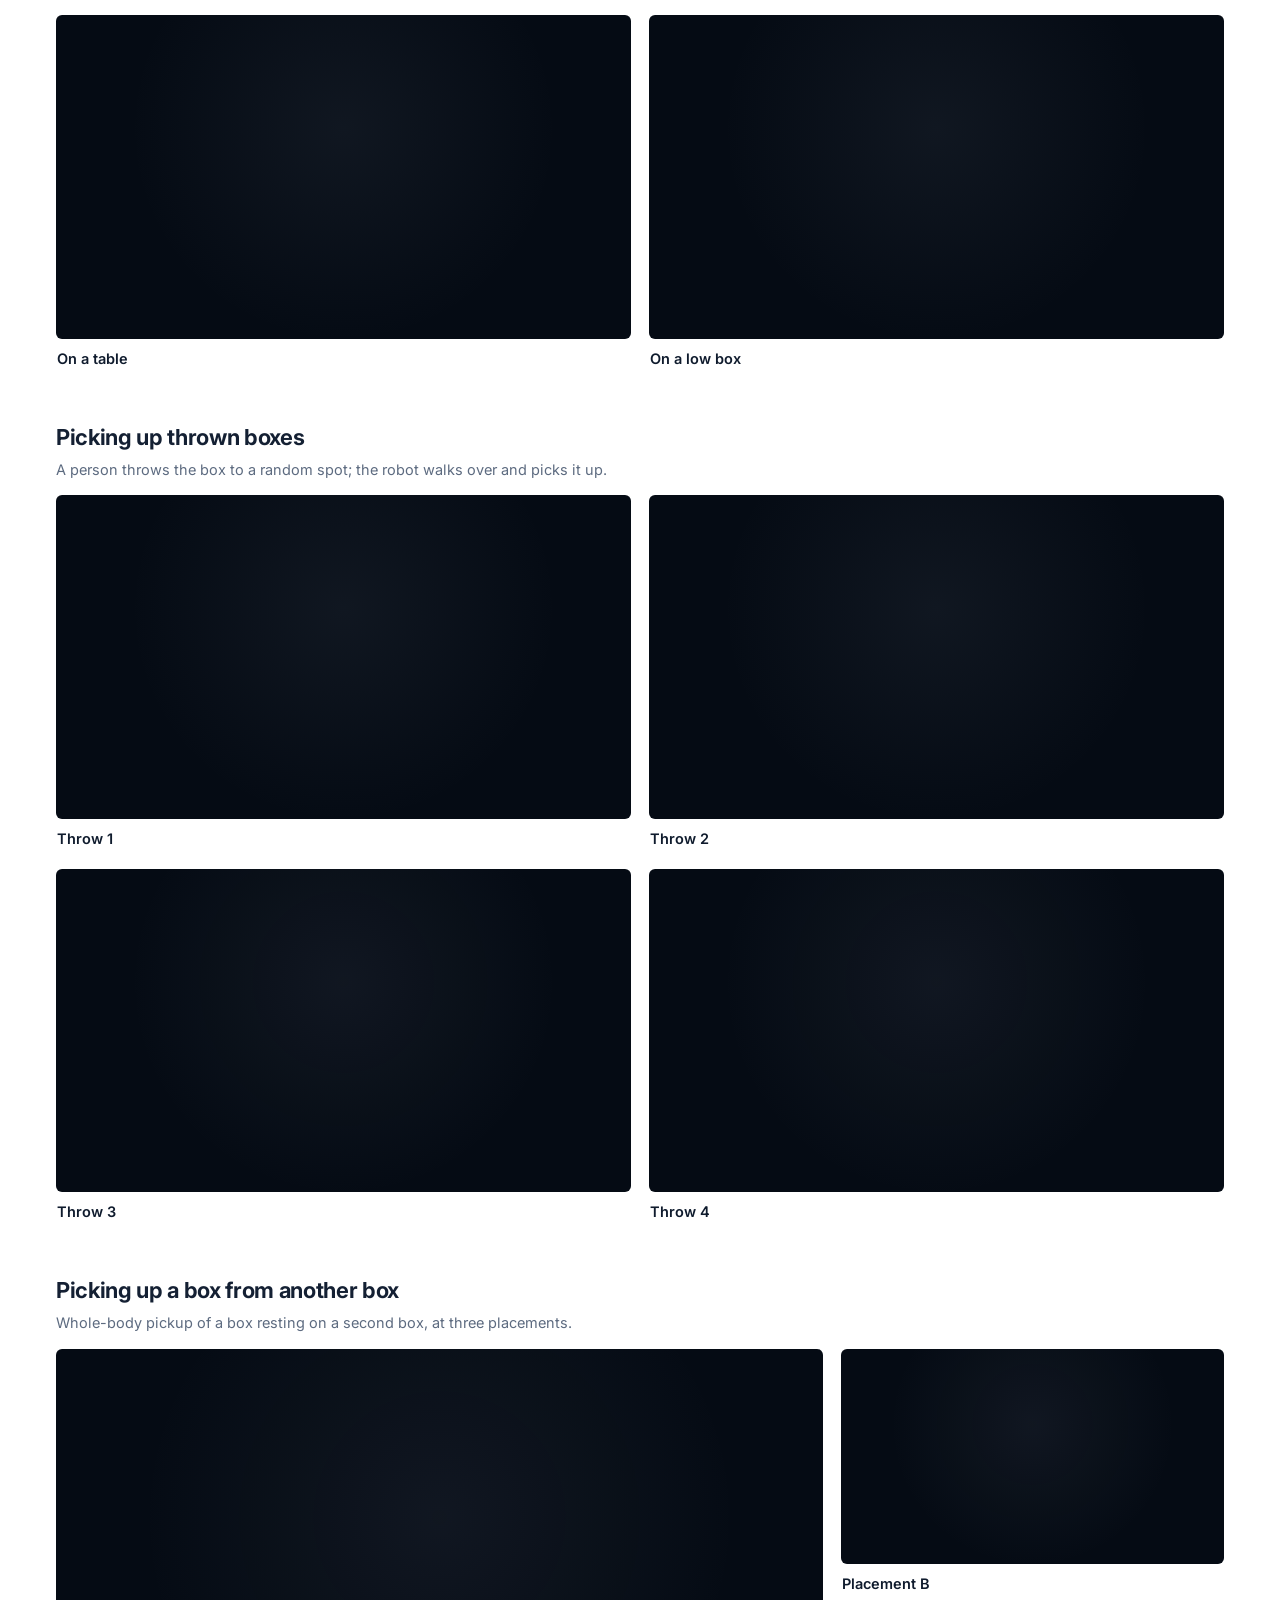
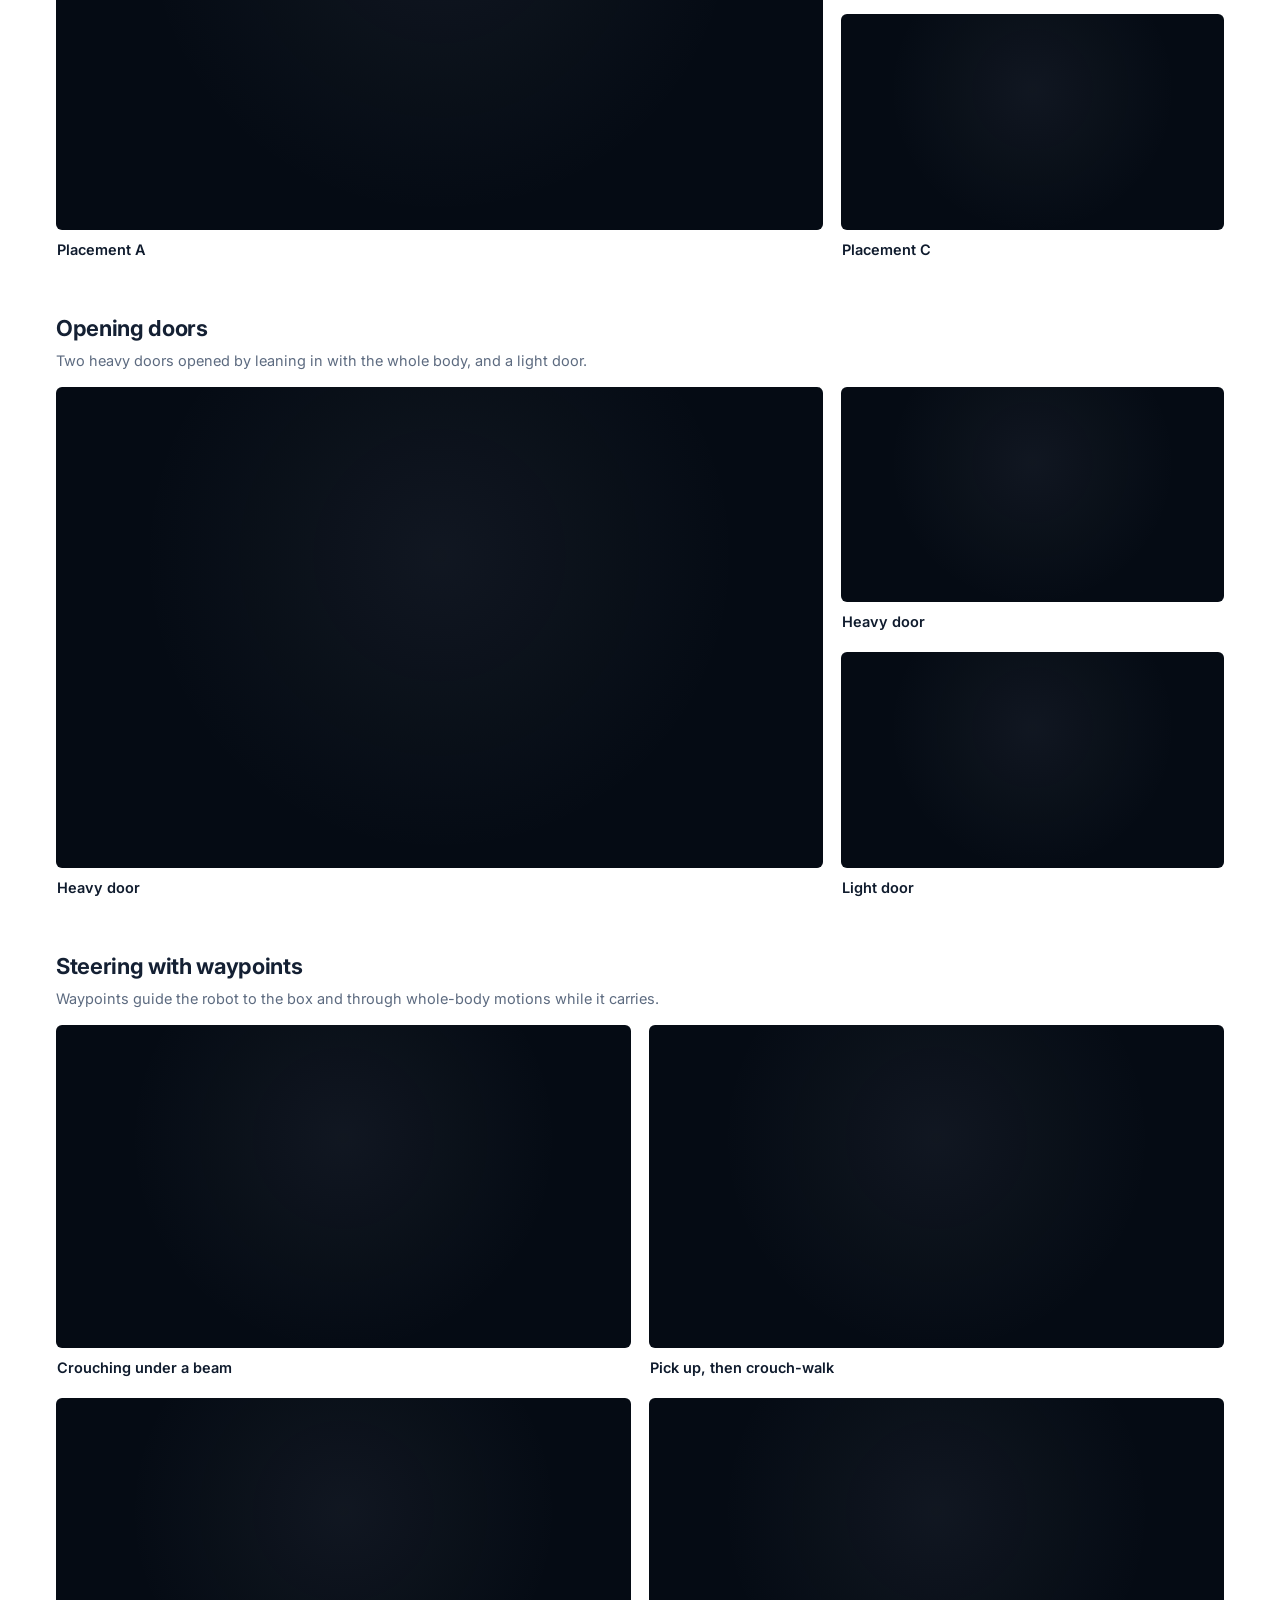
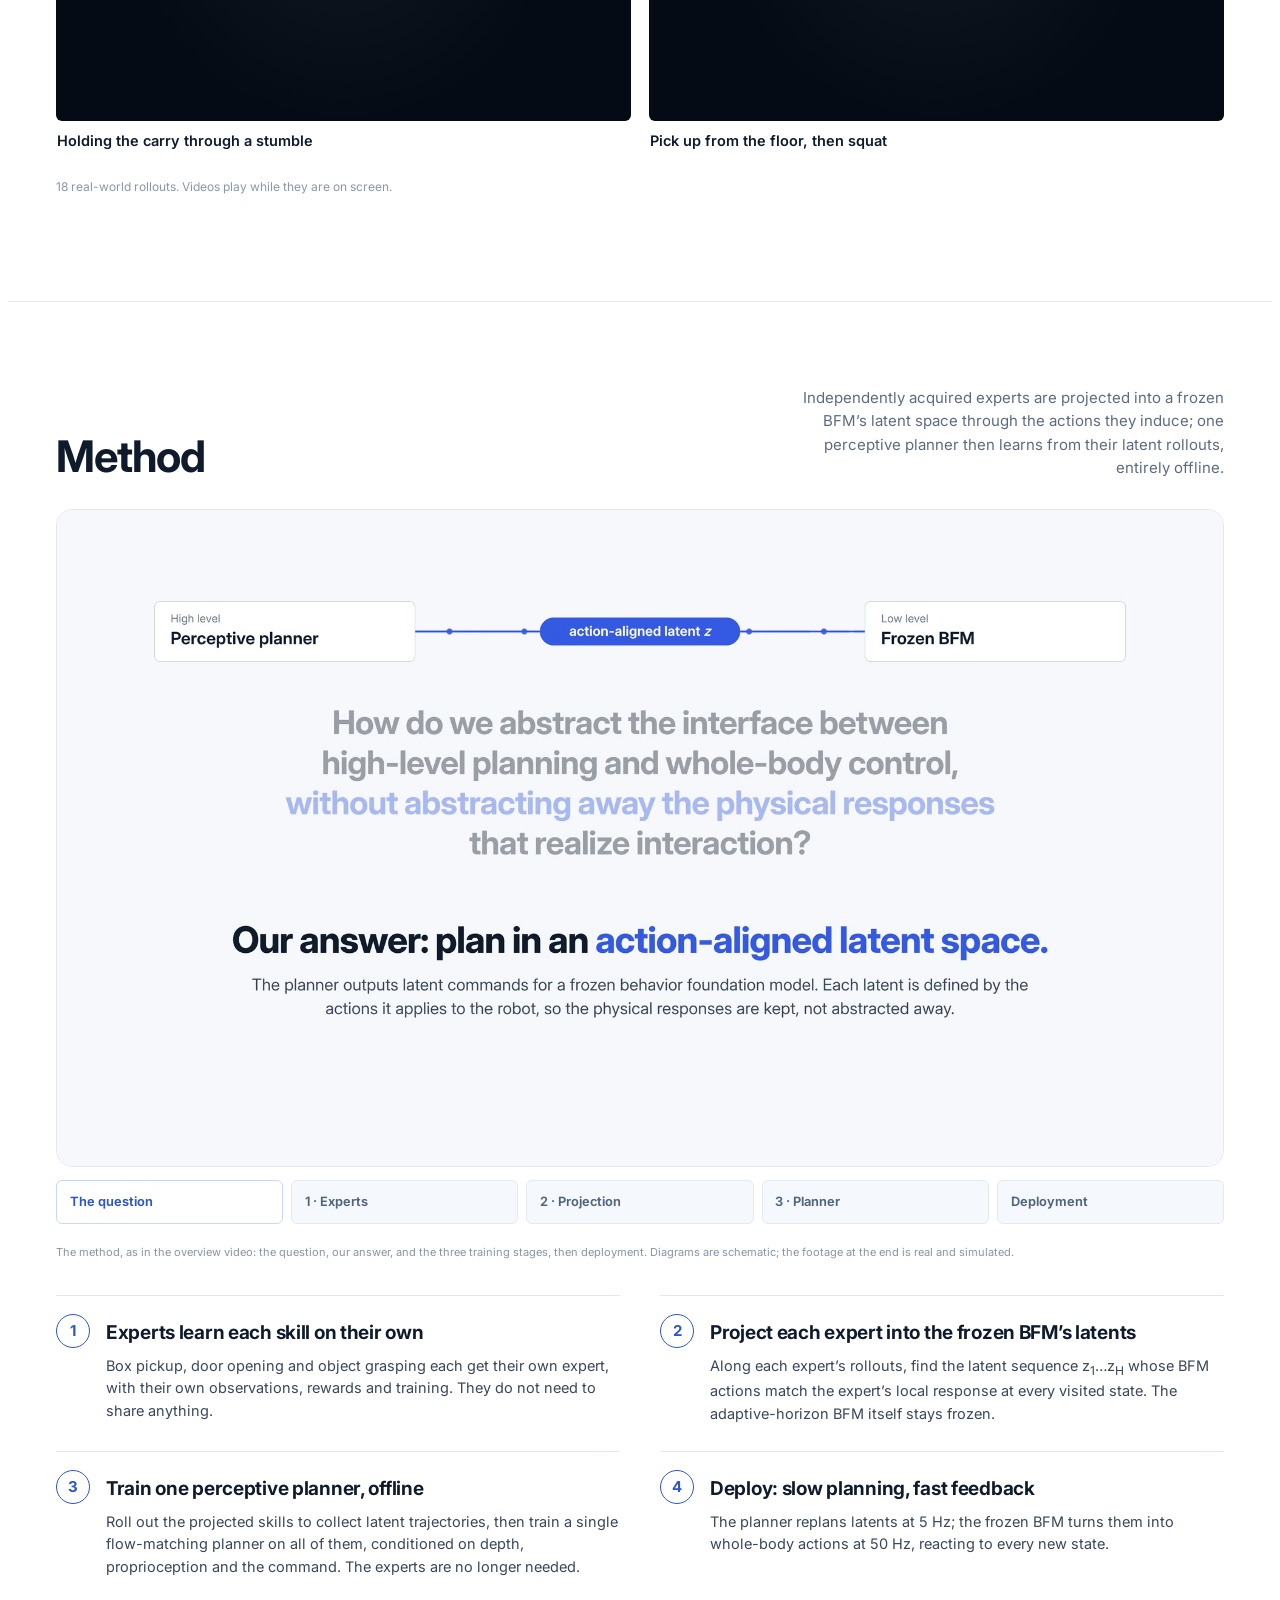
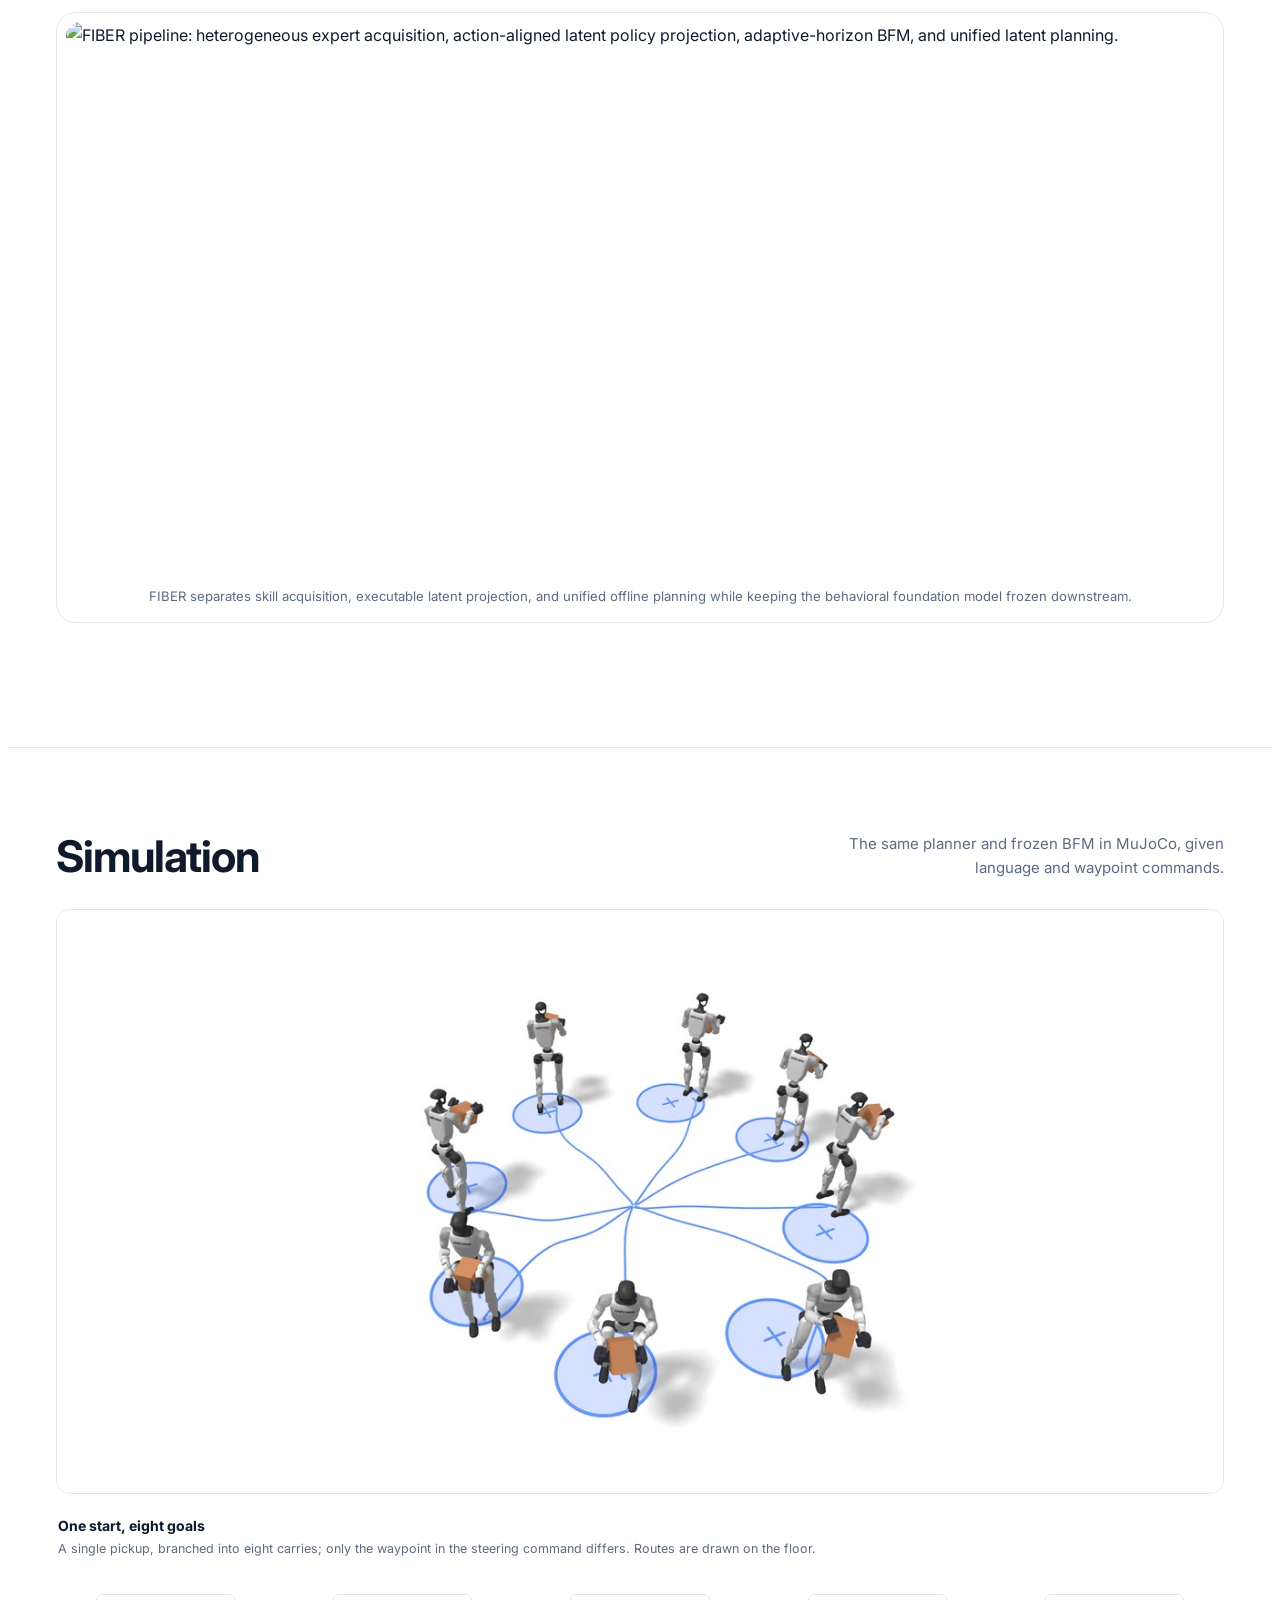
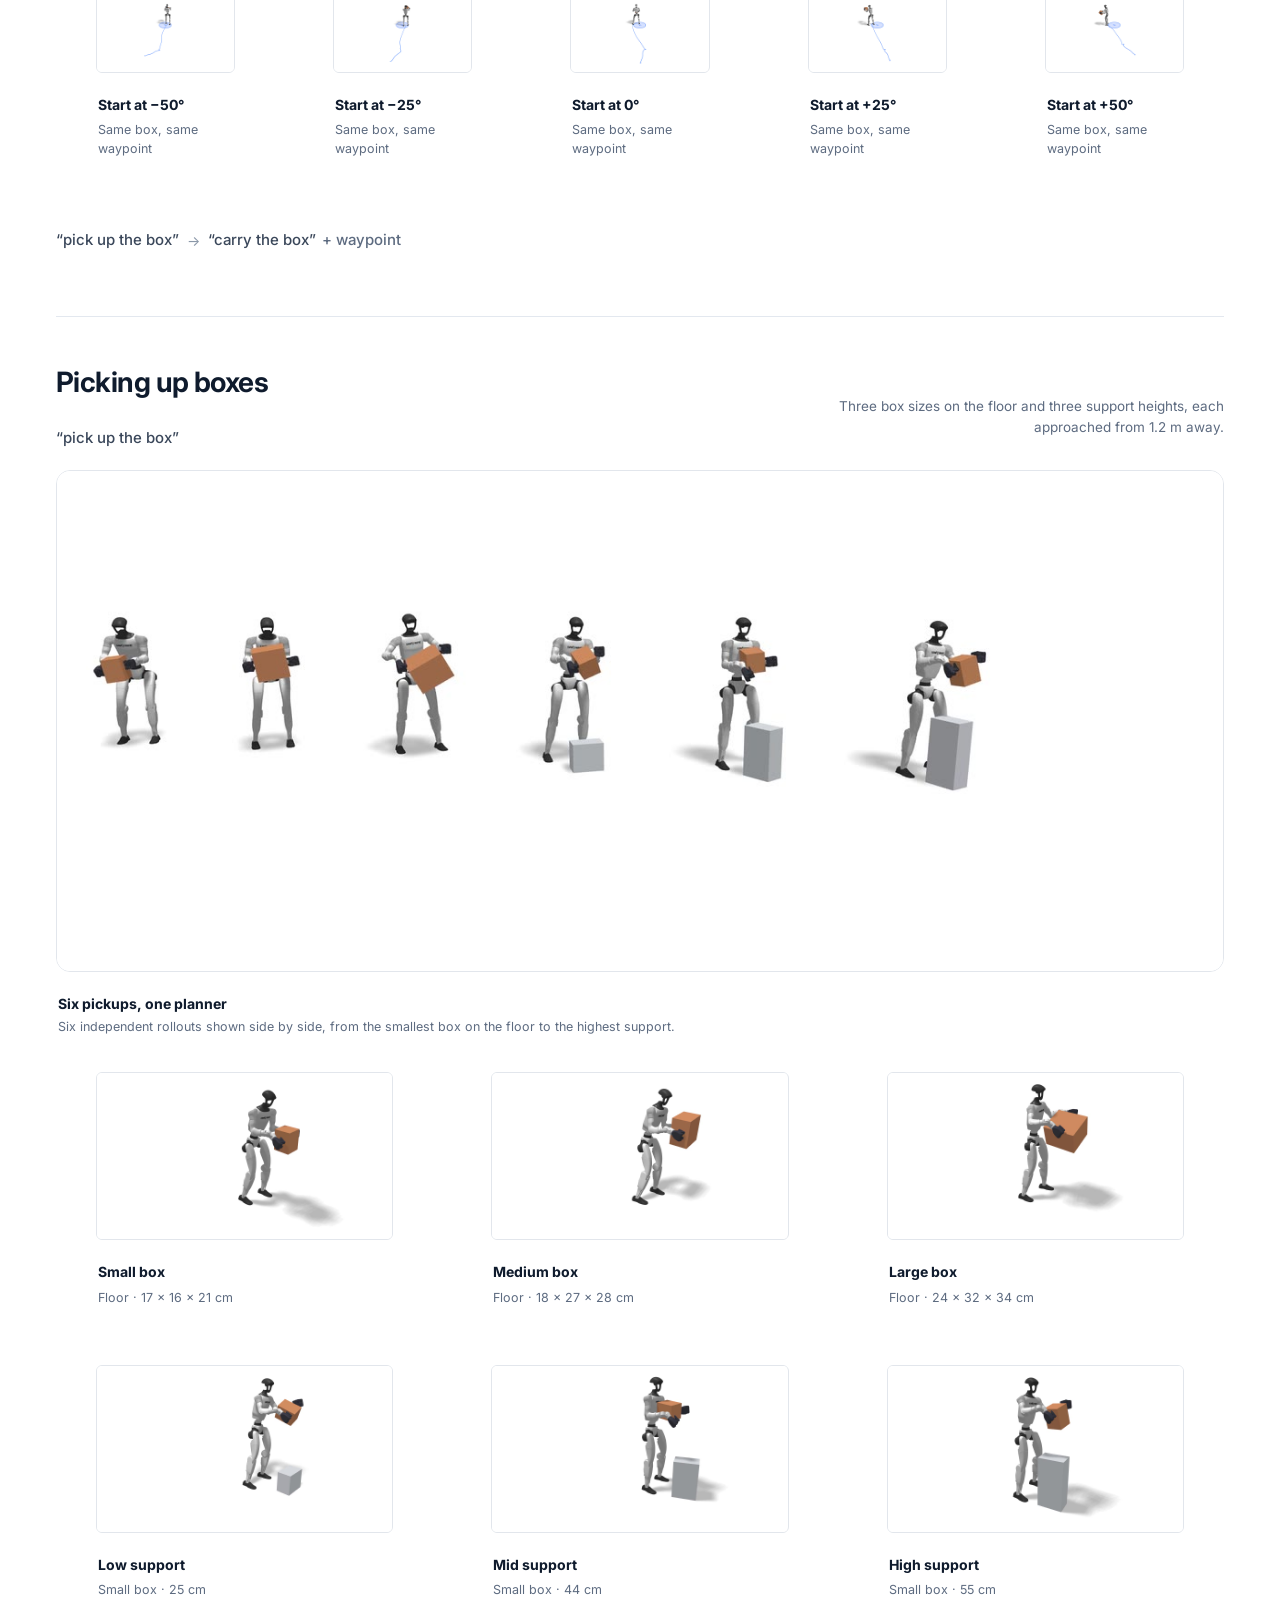
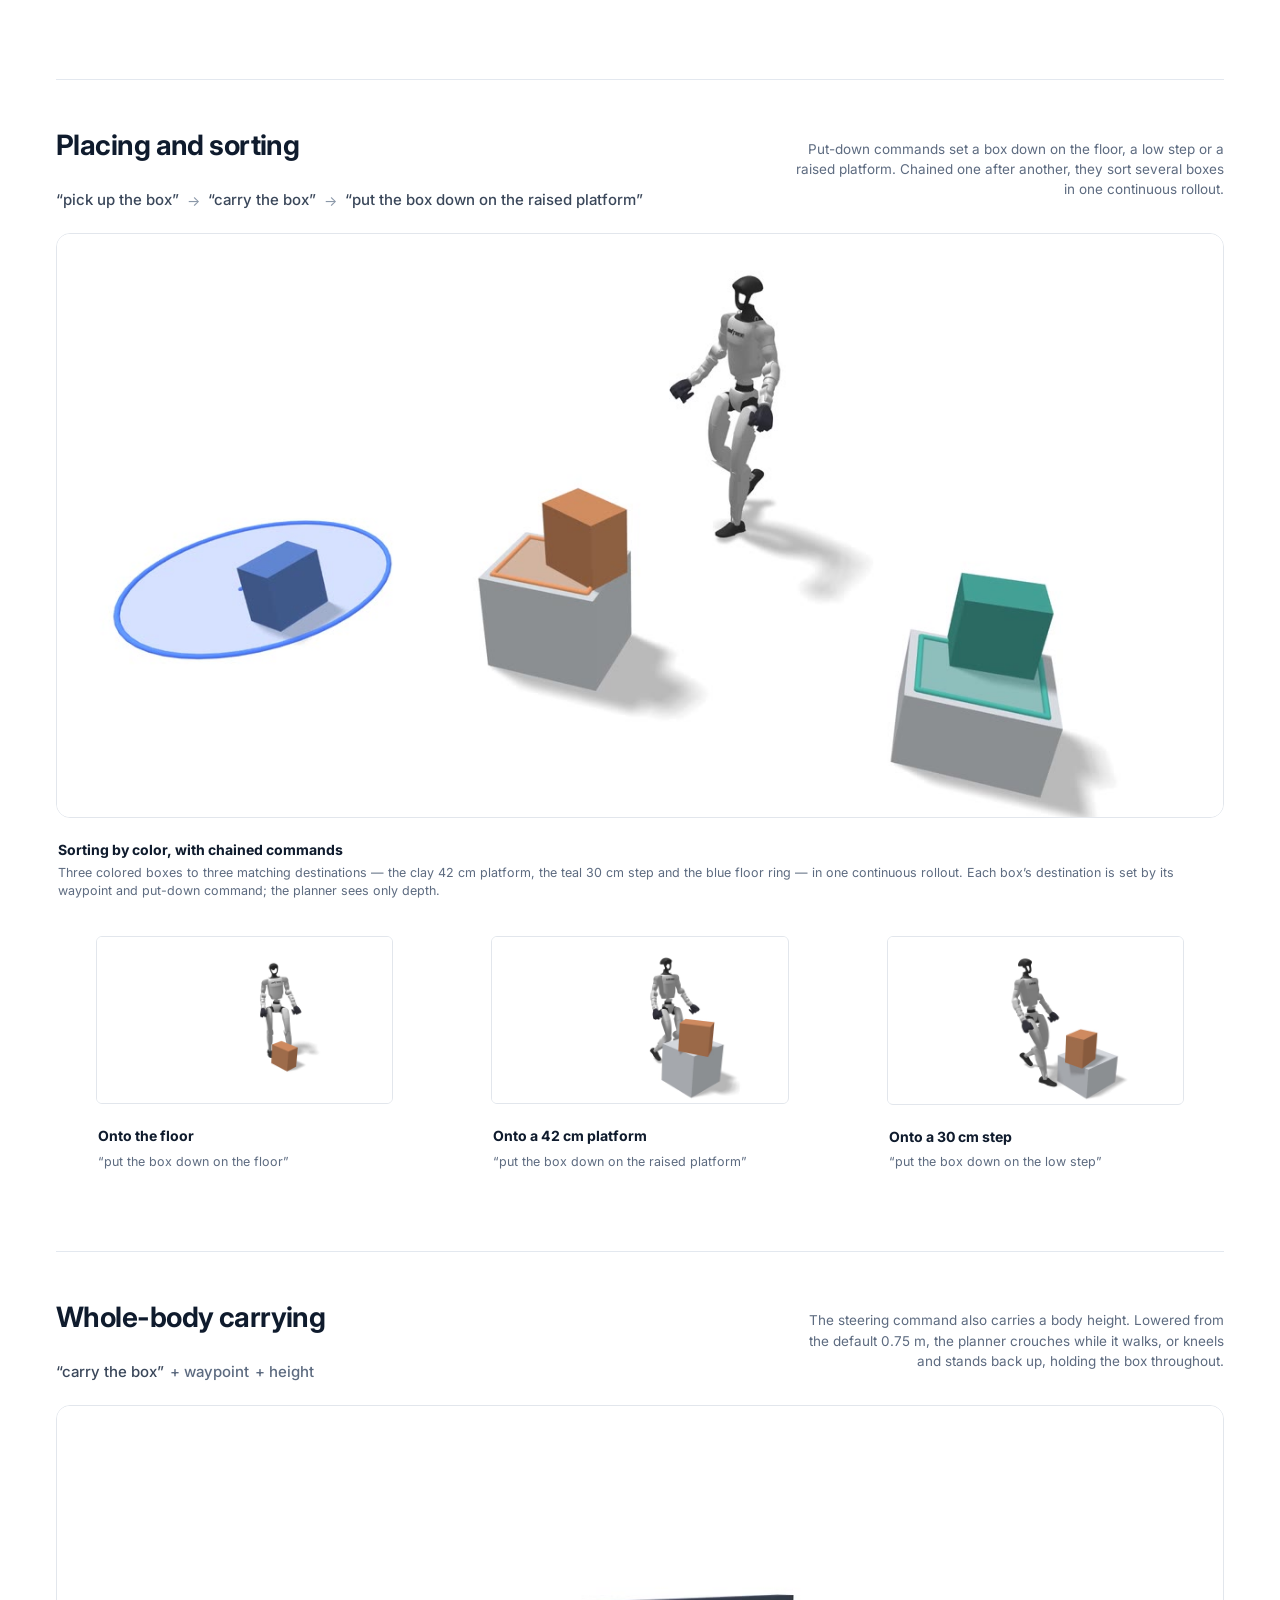
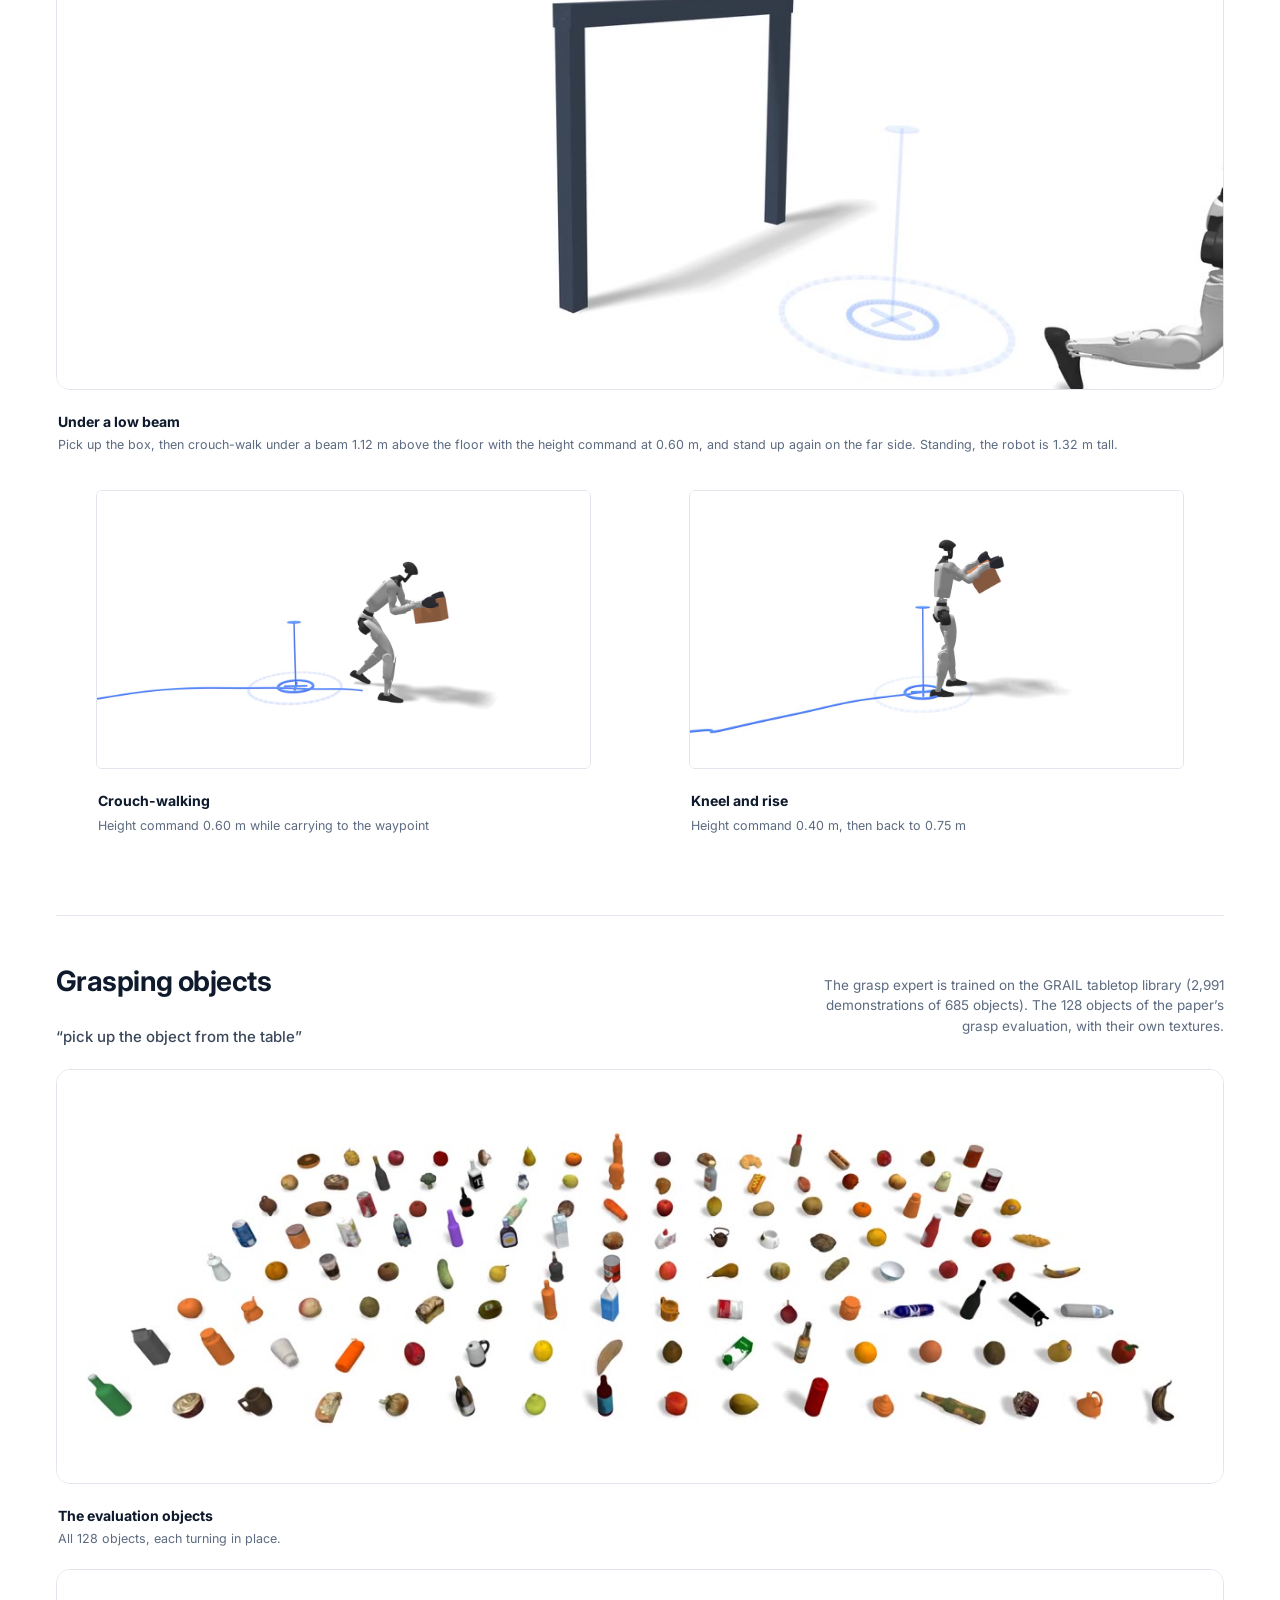
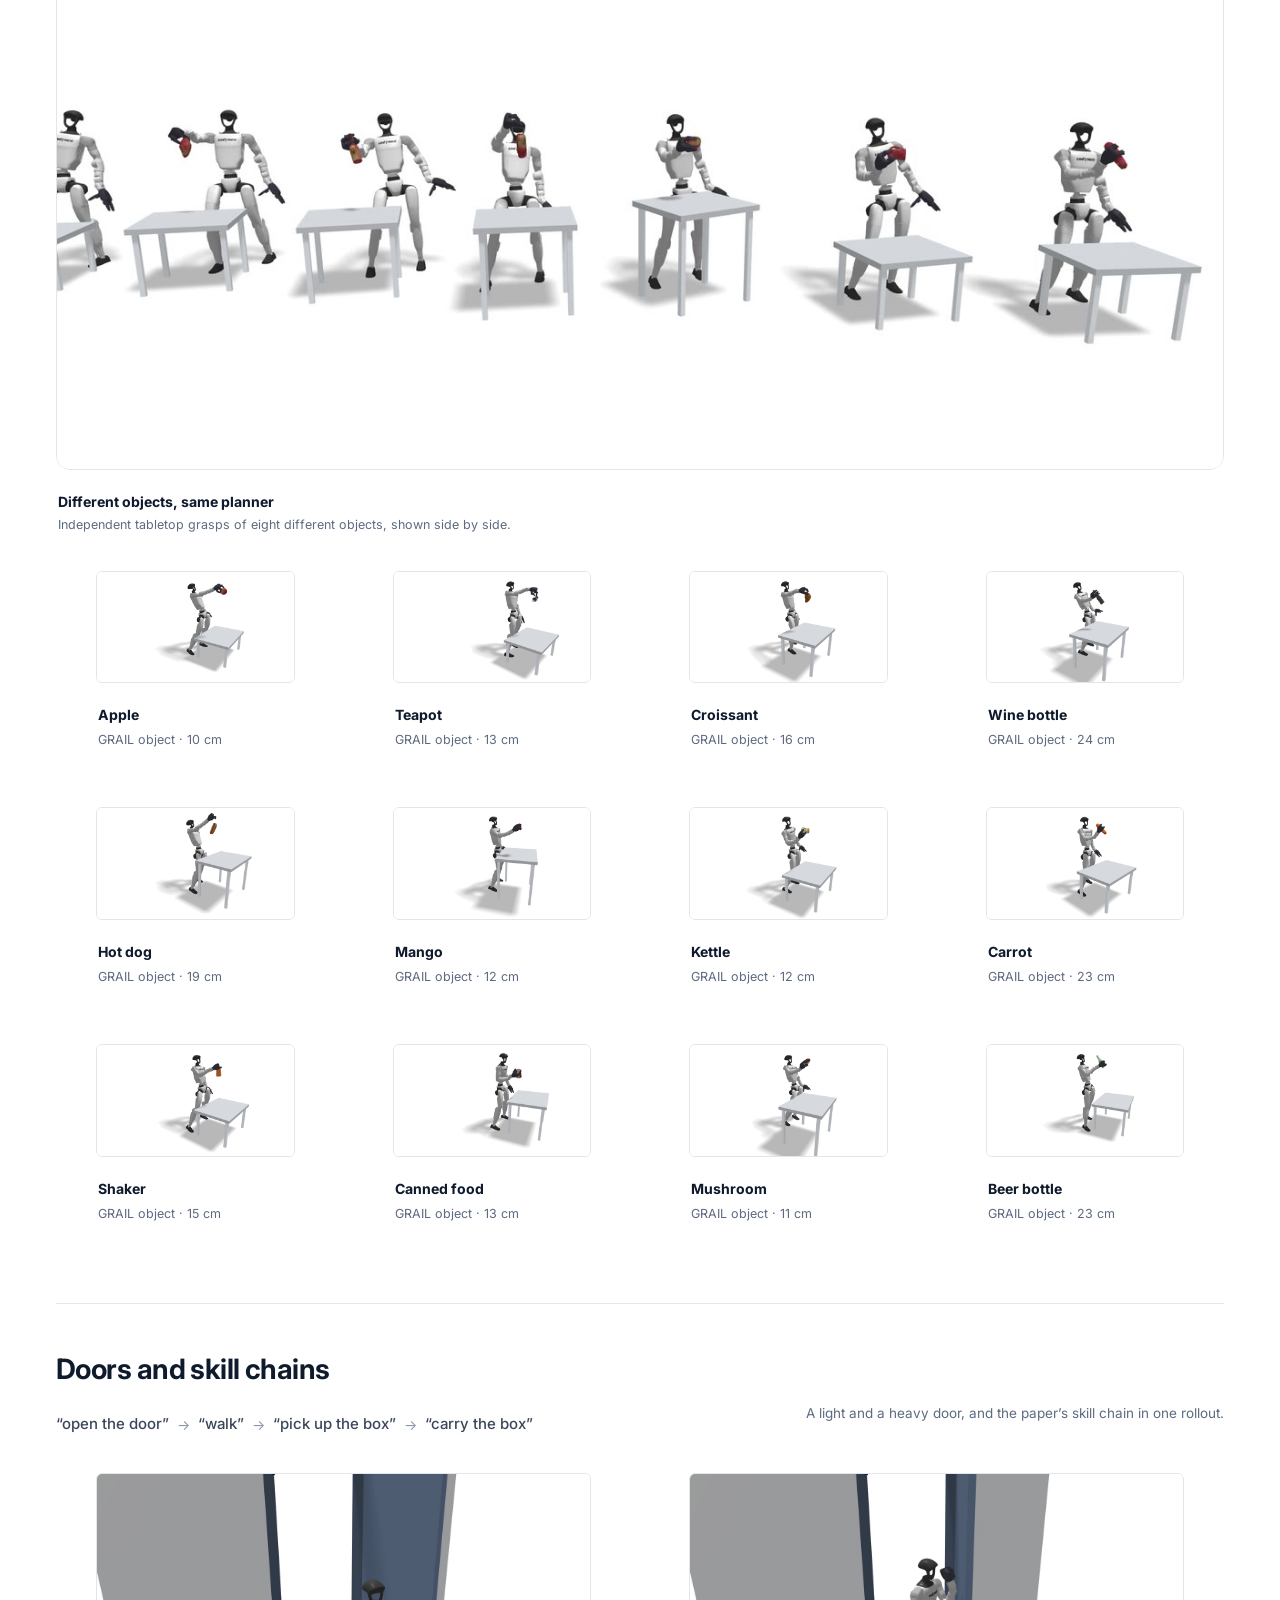
==== commit e5934c20: "Refine author note spacing and add monochrome resource icons" ====
--- a/index.html
+++ b/index.html
@@ -32,7 +32,7 @@
   <link rel="stylesheet" href="static/css/bulma.min.css">
   <link rel="stylesheet" crossorigin="anonymous" href="https://cdn.jsdelivr.net/npm/katex@0.16.11/dist/katex.min.css">
   <link rel="stylesheet" href="static/css/index.css?v=13">
-  <link rel="stylesheet" href="static/css/site.css?v=8">
+  <link rel="stylesheet" href="static/css/site.css?v=9">
   <link rel="preconnect" href="https://fonts.googleapis.com">
   <link rel="preconnect" href="https://fonts.gstatic.com" crossorigin>
   <link crossorigin="anonymous" href="https://fonts.googleapis.com/css2?family=Inter:wght@400;500;600;700;800&amp;display=swap" rel="stylesheet">
@@ -85,14 +85,14 @@
           <div class="hero-authors">
             <p class="publication-authors"><a href="https://yutang-lin.github.io/">Yutang Lin</a><sup>1</sup>, <a href="https://www.gshi.me/">Guanya Shi</a><sup>†,1,2</sup>, <a href="https://cs.stanford.edu/~karenliu">C. Karen Liu</a><sup>†,1,3</sup></p>
             <p class="publication-affiliations"><span><sup>1</sup> Amazon FAR</span><span><sup>2</sup> Carnegie Mellon University</span><span><sup>3</sup> Stanford University</span></p>
-            <p class="publication-note"><sup>†</sup> Amazon FAR Team Co-Lead</p>
+            <p class="publication-note"><span><sup>†</sup> Amazon FAR Team Co-Lead</span></p>
           </div>
           <div class="hero-actions">
-            <a class="hero-link" href="static/papers/FIBER.pdf" target="_blank" rel="noopener">Paper (PDF)</a>
-            <a class="hero-link" href="https://arxiv.org/abs/2610.24675" target="_blank" rel="noopener">arXiv</a>
-            <a class="hero-link" href="https://github.com/Yutang-Lin/FIBER" target="_blank" rel="noopener">Code (coming soon)</a>
-            <a class="hero-link is-ghost" href="#real">Videos</a>
-            <a class="hero-link is-ghost" href="#interactive">Playground</a>
+            <a class="hero-link" href="static/papers/FIBER.pdf?v=20261020" target="_blank" rel="noopener"><svg class="hero-link-icon" viewBox="0 0 24 24" fill="none" stroke="currentColor" stroke-width="1.8" stroke-linecap="round" stroke-linejoin="round" aria-hidden="true" focusable="false"><path d="M14 2H6a2 2 0 0 0-2 2v16a2 2 0 0 0 2 2h12a2 2 0 0 0 2-2V8z"/><path d="M14 2v6h6M8 13h8M8 17h6"/></svg><span>Paper</span></a>
+            <a class="hero-link" href="https://arxiv.org/abs/2610.24675" target="_blank" rel="noopener"><svg class="hero-link-icon" viewBox="0 0 24 24" fill="currentColor" aria-hidden="true" focusable="false"><path d="M3.8423 0a1.0037 1.0037 0 0 0-.922.6078c-.1536.3687-.0438.6275.2938 1.1113l6.9185 8.3597-1.0223 1.1058a1.0393 1.0393 0 0 0 .003 1.4229l1.2292 1.3135-5.4391 6.4444c-.2803.299-.4538.823-.2971 1.1986a1.0253 1.0253 0 0 0 .9585.635.9133.9133 0 0 0 .6891-.3405l5.783-6.126 7.4902 8.0051a.8527.8527 0 0 0 .6835.2597.9575.9575 0 0 0 .8777-.6138c.1577-.377-.017-.7502-.306-1.1407l-7.0518-8.3418 1.0632-1.13a.9626.9626 0 0 0 .0089-1.3165L4.6336.4639s-.3733-.4535-.768-.463zm0 .272h.0166c.2179.0052.4874.2715.5644.3639l.005.006.0052.0055 10.169 10.9905a.6915.6915 0 0 1-.0072.945l-1.0666 1.133-1.4982-1.7724-8.5994-10.39c-.3286-.472-.352-.6183-.2592-.841a.7307.7307 0 0 1 .6704-.4401Zm14.341 1.5701a.877.877 0 0 0-.6554.2418l-5.6962 6.1584 1.6944 1.8319 5.3089-6.5138c.3251-.4335.479-.6603.3247-1.0292a1.1205 1.1205 0 0 0-.9763-.689zm-7.6557 12.2823 1.3186 1.4135-5.7864 6.1295a.6494.6494 0 0 1-.4959.26.7516.7516 0 0 1-.706-.4669c-.1119-.2682.0359-.6864.2442-.9083l.0051-.0055.0047-.0055z"/></svg><span>arXiv</span></a>
+            <a class="hero-link" href="https://github.com/Yutang-Lin/FIBER" target="_blank" rel="noopener"><svg class="hero-link-icon" viewBox="0 0 24 24" fill="none" stroke="currentColor" stroke-width="1.8" stroke-linecap="round" stroke-linejoin="round" aria-hidden="true" focusable="false"><path d="m8 7-5 5 5 5m8-10 5 5-5 5m-3-14-2 18"/></svg><span>Code (coming soon)</span></a>
+            <a class="hero-link is-ghost" href="#real"><svg class="hero-link-icon" viewBox="0 0 24 24" fill="none" stroke="currentColor" stroke-width="1.8" stroke-linecap="round" stroke-linejoin="round" aria-hidden="true" focusable="false"><circle cx="12" cy="12" r="9"/><path d="m10 8 6 4-6 4z"/></svg><span>Videos</span></a>
+            <a class="hero-link is-ghost" href="#interactive"><svg class="hero-link-icon" viewBox="0 0 24 24" fill="none" stroke="currentColor" stroke-width="1.8" stroke-linecap="round" stroke-linejoin="round" aria-hidden="true" focusable="false"><path d="M6.5 7h11a3 3 0 0 1 3 2.5l1.3 8a2.5 2.5 0 0 1-4.2 2.2L15 17H9l-2.6 2.7a2.5 2.5 0 0 1-4.2-2.2l1.3-8a3 3 0 0 1 3-2.5zM7 10v4m-2-2h4"/><circle cx="16" cy="11" r=".8" fill="currentColor" stroke="none"/><circle cx="18.5" cy="13.5" r=".8" fill="currentColor" stroke="none"/></svg><span>Playground</span></a>
           </div>
         </div>
         <div class="hero-veil" aria-hidden="true"></div>
--- a/static/css/site.css
+++ b/static/css/site.css
@@ -261,7 +261,8 @@
 .success-chart, .results-table-wrap { box-shadow: none !important; }
 
 /* hero: buttons plainer */
-.hero-link { border-radius: 8px; padding: 12px 18px; gap: 0; }
+.hero-link { border-radius: 8px; padding: 12px 18px; gap: 8px; }
+.hero-link-icon { width: 17px; height: 17px; flex: 0 0 17px; }
 /* clean pass, part 2: keep needed labels, but as plain sentence case */
 .result-eyebrow { display: block !important; text-transform: none !important; letter-spacing: 0 !important; font-size: 14px !important;
   font-weight: 600 !important; color: var(--muted) !important; margin-bottom: 6px; }
